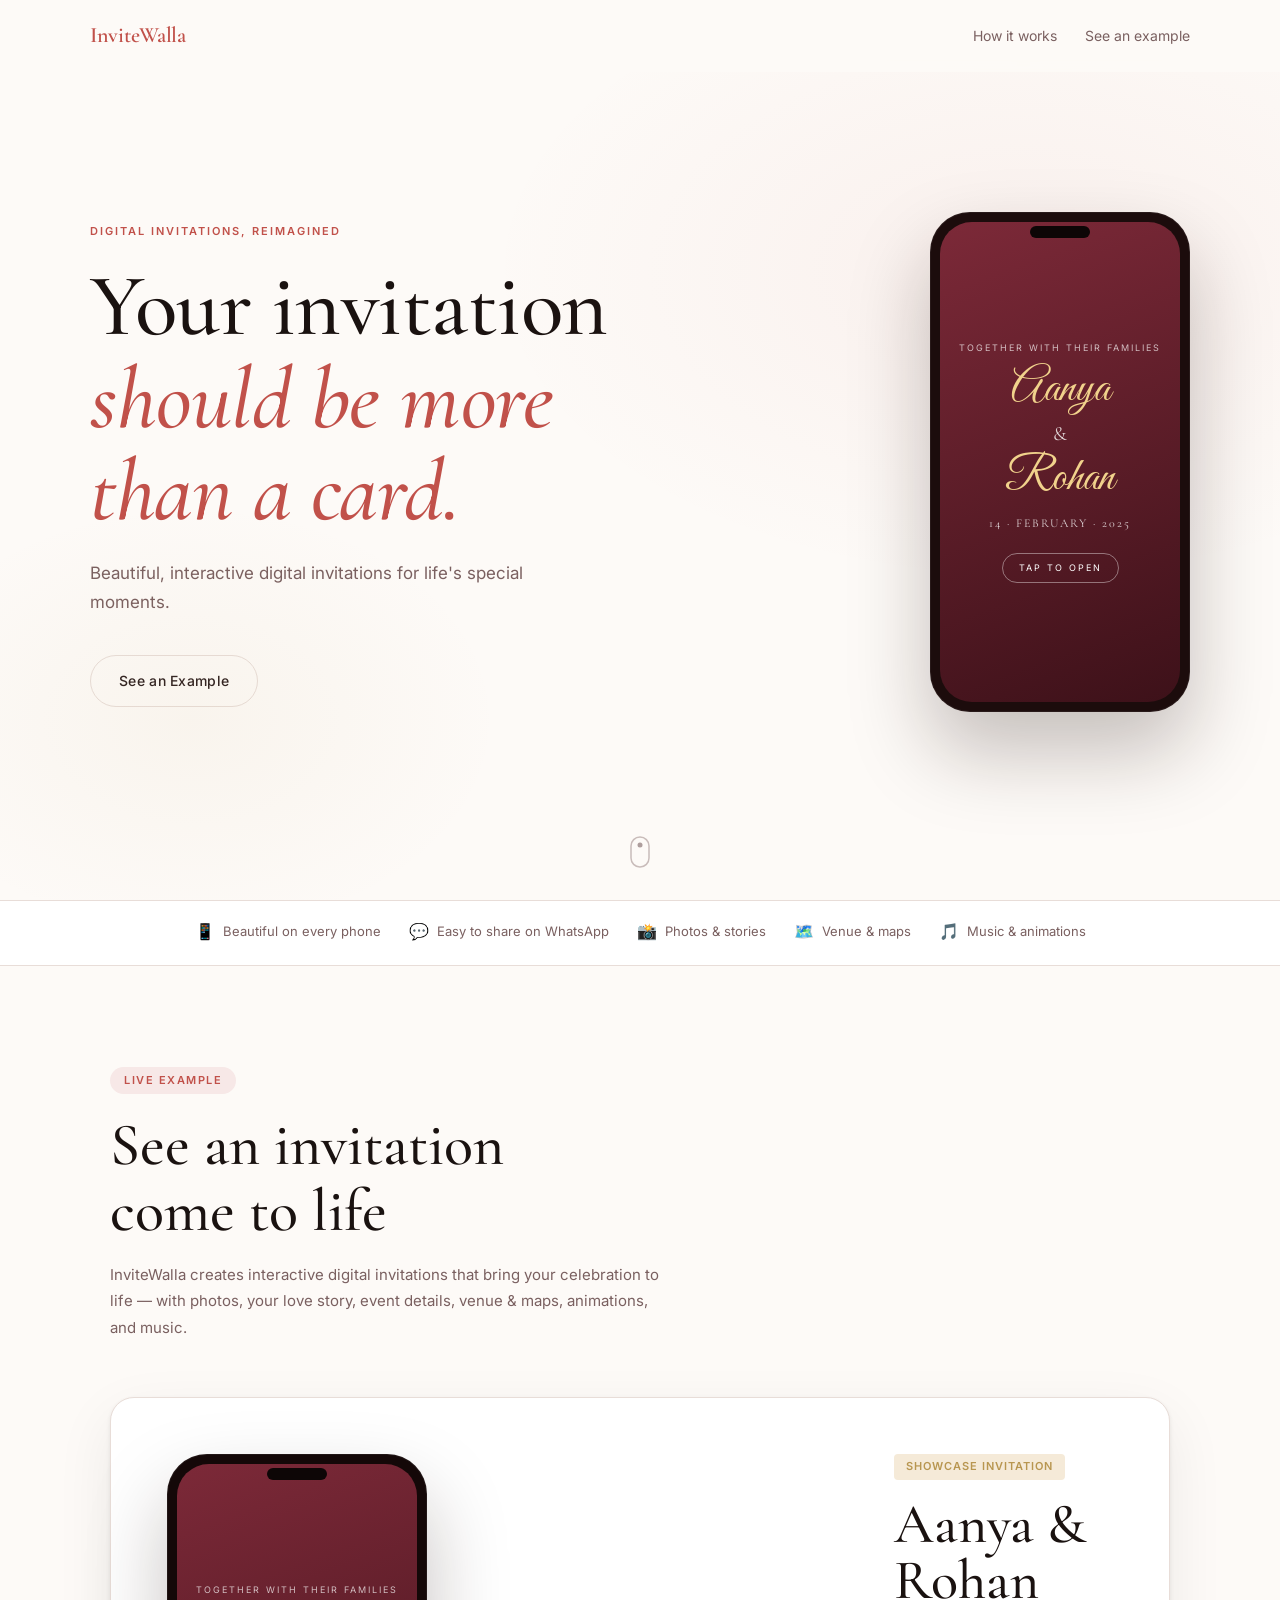
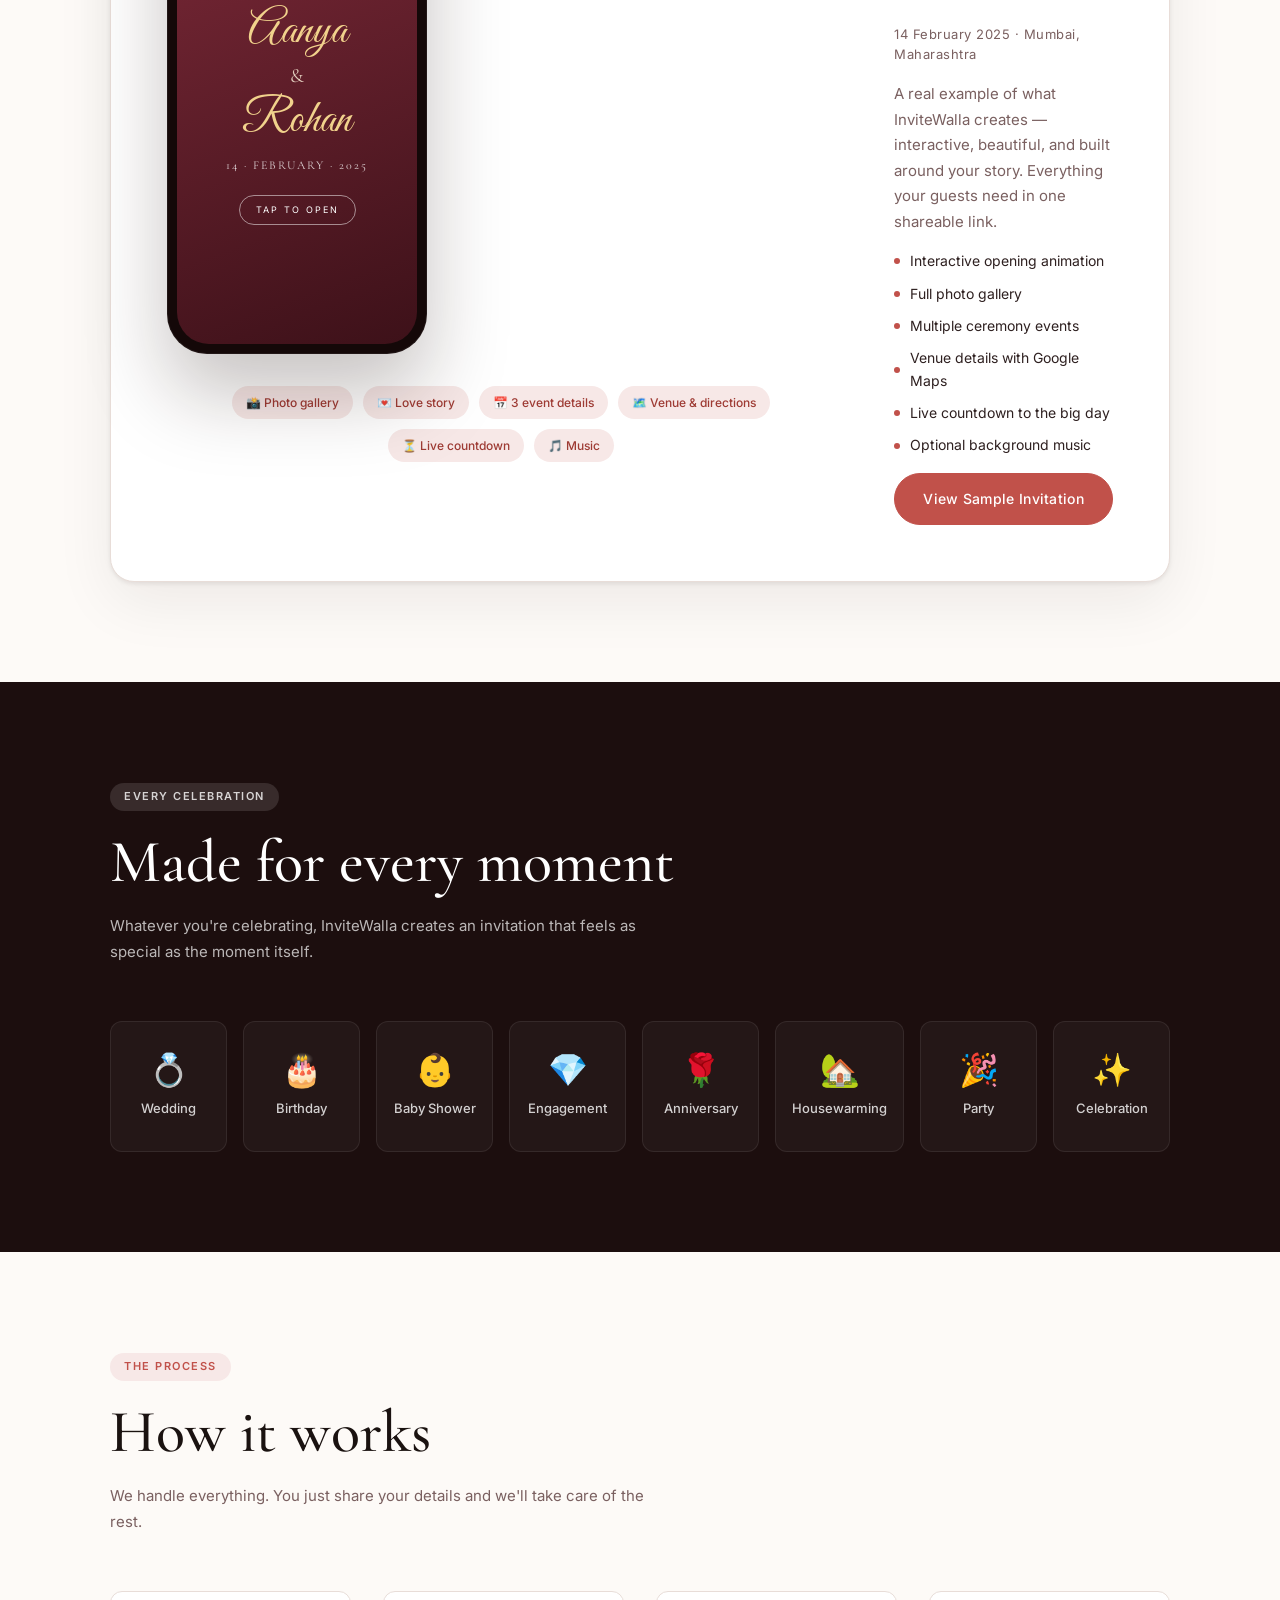
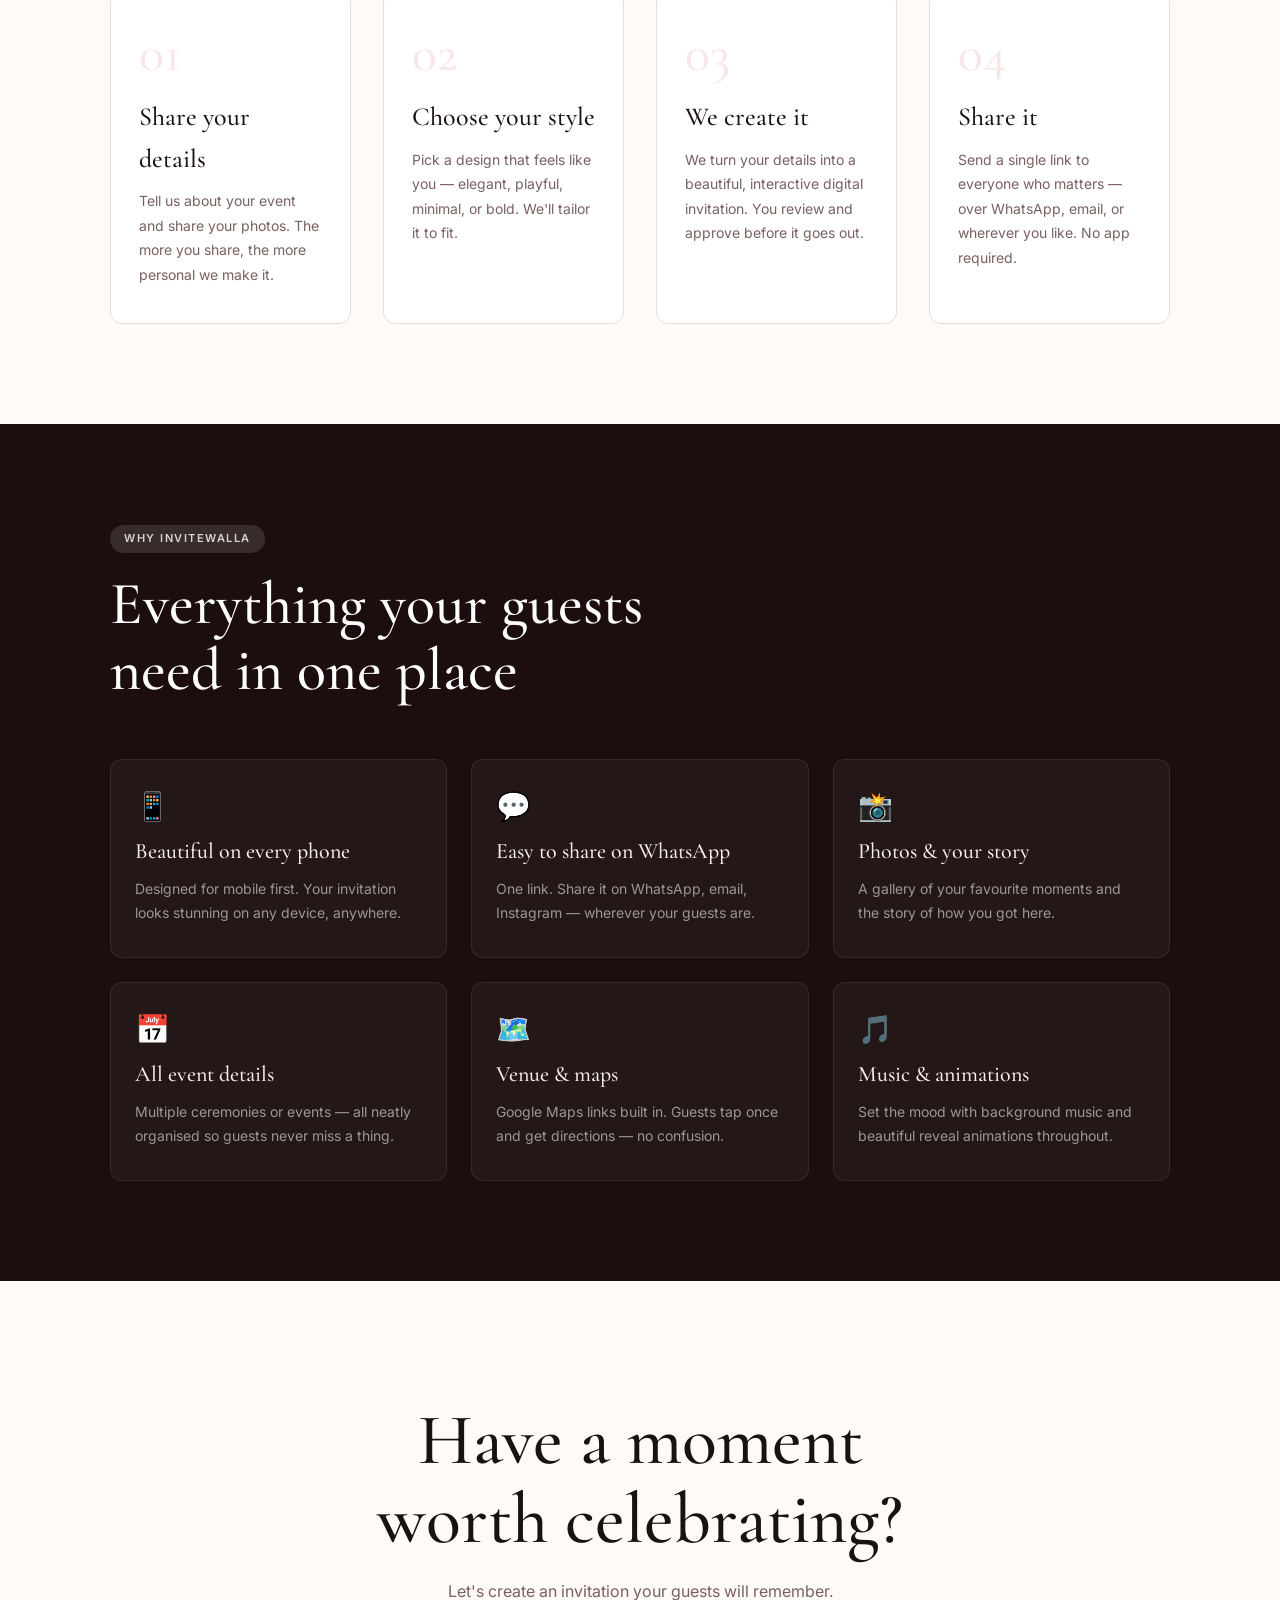
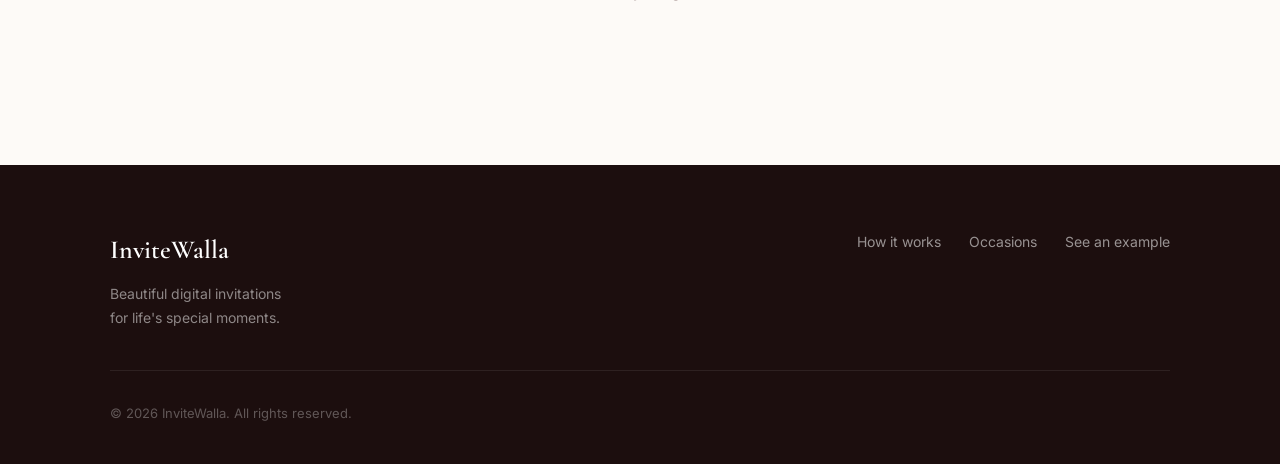
==== index.html @ a3f411bb "First Commit Home Page, Sample Page and Mital Karan Wedding Invite" ====
<!DOCTYPE html>
<html lang="en">
<head>
  <meta charset="UTF-8" />
  <meta name="viewport" content="width=device-width, initial-scale=1.0" />

  <title>InviteWalla — Beautiful Digital Invitations for Every Occasion</title>
  <meta name="description" content="Create beautiful digital invitations for weddings, birthdays, baby showers, anniversaries, parties and life's special moments." />

  <!-- Open Graph -->
  <meta property="og:title" content="InviteWalla — Beautiful Digital Invitations for Every Occasion" />
  <meta property="og:description" content="Create beautiful digital invitations for weddings, birthdays, baby showers, anniversaries, parties and life's special moments." />
  <meta property="og:type" content="website" />
  <meta property="og:url" content="https://invitewalla.com/" />
  <meta property="og:image" content="https://invitewalla.com/images/og-preview.jpg" />

  <!-- Twitter Card -->
  <meta name="twitter:card" content="summary_large_image" />
  <meta name="twitter:title" content="InviteWalla — Beautiful Digital Invitations" />
  <meta name="twitter:description" content="Beautiful, interactive digital invitations for life's special moments." />

  <!-- Favicon placeholder — replace with real favicon -->
  <link rel="icon" href="favicon.ico" type="image/x-icon" />

  <link rel="preconnect" href="https://fonts.googleapis.com">
  <link rel="preconnect" href="https://fonts.gstatic.com" crossorigin>
  <link
    href="https://fonts.googleapis.com/css2?family=Cormorant+Garamond:ital,wght@0,400;0,500;0,600;1,400&family=Inter:wght@300;400;500;600&family=Great+Vibes&display=swap"
    rel="stylesheet"
  >

  <link rel="stylesheet" href="css/marketing.css">
</head>

<body>

  <!-- =========================================================
       NAV
  ========================================================= -->

  <header class="site-header" role="banner">
    <nav class="nav" aria-label="Main navigation">
      <a class="nav-logo" href="/" aria-label="InviteWalla home">
        InviteWalla
      </a>
      <ul class="nav-links" role="list">
        <li><a href="#how-it-works">How it works</a></li>
        <li><a href="#showcase">See an example</a></li>
        <!-- <li><a href="#enquire" class="nav-cta">Get started</a></li> -->
      </ul>
      <button class="nav-mobile-toggle" aria-label="Toggle menu" aria-expanded="false" aria-controls="mobile-menu">
        <span></span>
        <span></span>
        <span></span>
      </button>
    </nav>
    <div class="mobile-menu" id="mobile-menu" hidden>
      <ul role="list">
        <li><a href="#how-it-works">How it works</a></li>
        <li><a href="#showcase">See an example</a></li>
        <li><a href="#occasions">Occasions</a></li>
        <!-- <li><a href="#enquire">Get started</a></li> -->
      </ul>
    </div>
  </header>


  <!-- =========================================================
       HERO
  ========================================================= -->

  <section class="mkt-hero" aria-labelledby="hero-heading">

    <div class="mkt-hero-inner">

      <div class="mkt-hero-text">

        <p class="mkt-eyebrow">Digital invitations, reimagined</p>

        <h1 class="mkt-hero-heading" id="hero-heading">
          Your invitation<br>
          <em>should be more<br>than a card.</em>
        </h1>

        <p class="mkt-hero-sub">
          Beautiful, interactive digital invitations
          for life's special moments.
        </p>

        <div class="mkt-hero-actions">
          <!-- CTA hidden until funnel is ready
          <a href="#enquire" class="btn btn-primary">
            Create Your Invitation
          </a>
          -->
          <a href="invite/aanya-rohan/" class="btn btn-ghost">
            See an Example
          </a>
        </div>

      </div>

      <div class="mkt-hero-visual" aria-hidden="true">
        <div class="phone-mockup">
          <div class="phone-screen">
            <div class="phone-invitation">
              <div class="pi-label">Together with their families</div>
              <div class="pi-name">Aanya</div>
              <div class="pi-and">&amp;</div>
              <div class="pi-name">Rohan</div>
              <div class="pi-date">14 · FEBRUARY · 2025</div>
              <div class="pi-btn">Tap to open</div>
            </div>
          </div>
        </div>
      </div>

    </div>

    <div class="mkt-hero-scroll" aria-hidden="true">
      <svg width="20" height="32" viewBox="0 0 20 32" fill="none" aria-hidden="true">
        <rect x="1" y="1" width="18" height="30" rx="9" stroke="currentColor" stroke-width="1.5" opacity="0.4"/>
        <circle class="scroll-dot" cx="10" cy="9" r="2.5" fill="currentColor" opacity="0.6"/>
      </svg>
    </div>

  </section>


  <!-- =========================================================
       TRUST BAR
  ========================================================= -->

  <div class="trust-bar" aria-label="What InviteWalla includes">
    <ul class="trust-items" role="list">
      <li>
        <span aria-hidden="true">📱</span>
        Beautiful on every phone
      </li>
      <li>
        <span aria-hidden="true">💬</span>
        Easy to share on WhatsApp
      </li>
      <li>
        <span aria-hidden="true">📸</span>
        Photos &amp; stories
      </li>
      <li>
        <span aria-hidden="true">🗺️</span>
        Venue &amp; maps
      </li>
      <li>
        <span aria-hidden="true">🎵</span>
        Music &amp; animations
      </li>
    </ul>
  </div>


  <!-- =========================================================
       SHOWCASE
  ========================================================= -->

  <section class="mkt-showcase" id="showcase" aria-labelledby="showcase-heading">

    <div class="section-container">

      <div class="mkt-eyebrow-row reveal">
        <span class="tag">Live example</span>
      </div>

      <h2 class="mkt-section-heading reveal" id="showcase-heading">
        See an invitation<br>come to life
      </h2>

      <p class="mkt-section-text reveal">
        InviteWalla creates interactive digital invitations that bring your
        celebration to life — with photos, your love story, event details,
        venue &amp; maps, animations, and music.
      </p>

      <div class="showcase-card reveal" aria-label="Sample wedding invitation preview">

        <div class="showcase-preview">

          <div class="showcase-phone-wrap" aria-hidden="true">
            <div class="phone-mockup phone-mockup--dark">
              <div class="phone-screen phone-screen--dark">
                <div class="phone-invitation phone-invitation--dark">
                  <div class="pi-label">Together with their families</div>
                  <div class="pi-name pi-name--gold">Aanya</div>
                  <div class="pi-and pi-and--gold">&amp;</div>
                  <div class="pi-name pi-name--gold">Rohan</div>
                  <div class="pi-date">14 · FEBRUARY · 2025</div>
                  <div class="pi-btn pi-btn--outline">Tap to open</div>
                </div>
              </div>
            </div>
          </div>

          <div class="showcase-features" aria-hidden="true">
            <div class="sf-item">📸 Photo gallery</div>
            <div class="sf-item">💌 Love story</div>
            <div class="sf-item">📅 3 event details</div>
            <div class="sf-item">🗺️ Venue &amp; directions</div>
            <div class="sf-item">⏳ Live countdown</div>
            <div class="sf-item">🎵 Music</div>
          </div>

        </div>

        <div class="showcase-info">

          <div class="showcase-badge">Showcase Invitation</div>

          <h3 class="showcase-names">Aanya &amp; Rohan</h3>

          <p class="showcase-date">14 February 2025 · Mumbai, Maharashtra</p>

          <p class="showcase-desc">
            A real example of what InviteWalla creates — interactive,
            beautiful, and built around your story. Everything your
            guests need in one shareable link.
          </p>

          <ul class="showcase-list" role="list">
            <li>Interactive opening animation</li>
            <li>Full photo gallery</li>
            <li>Multiple ceremony events</li>
            <li>Venue details with Google Maps</li>
            <li>Live countdown to the big day</li>
            <li>Optional background music</li>
          </ul>

          <a
            href="invite/aanya-rohan/"
            class="btn btn-primary"
            aria-label="View a sample wedding invitation"
          >
            View Sample Invitation
          </a>

        </div>

      </div>

    </div>

  </section>


  <!-- =========================================================
       OCCASIONS
  ========================================================= -->

  <section class="mkt-occasions" id="occasions" aria-labelledby="occasions-heading">

    <div class="section-container">

      <div class="mkt-eyebrow-row reveal">
        <span class="tag tag--light">Every celebration</span>
      </div>

      <h2 class="mkt-section-heading mkt-section-heading--light reveal" id="occasions-heading">
        Made for every moment
      </h2>

      <p class="mkt-section-text mkt-section-text--light reveal">
        Whatever you're celebrating, InviteWalla creates an invitation
        that feels as special as the moment itself.
      </p>

      <!-- Occasions grid — add or remove items freely -->
      <ul class="occasions-grid reveal" role="list">

        <li class="occasion-item">
          <div class="occasion-icon" aria-hidden="true">💍</div>
          <div class="occasion-name">Wedding</div>
        </li>

        <li class="occasion-item">
          <div class="occasion-icon" aria-hidden="true">🎂</div>
          <div class="occasion-name">Birthday</div>
        </li>

        <li class="occasion-item">
          <div class="occasion-icon" aria-hidden="true">👶</div>
          <div class="occasion-name">Baby Shower</div>
        </li>

        <li class="occasion-item">
          <div class="occasion-icon" aria-hidden="true">💎</div>
          <div class="occasion-name">Engagement</div>
        </li>

        <li class="occasion-item">
          <div class="occasion-icon" aria-hidden="true">🌹</div>
          <div class="occasion-name">Anniversary</div>
        </li>

        <li class="occasion-item">
          <div class="occasion-icon" aria-hidden="true">🏡</div>
          <div class="occasion-name">Housewarming</div>
        </li>

        <li class="occasion-item">
          <div class="occasion-icon" aria-hidden="true">🎉</div>
          <div class="occasion-name">Party</div>
        </li>

        <li class="occasion-item">
          <div class="occasion-icon" aria-hidden="true">✨</div>
          <div class="occasion-name">Celebration</div>
        </li>

      </ul>

    </div>

  </section>


  <!-- =========================================================
       HOW IT WORKS
  ========================================================= -->

  <section class="mkt-how" id="how-it-works" aria-labelledby="how-heading">

    <div class="section-container">

      <div class="mkt-eyebrow-row reveal">
        <span class="tag">The process</span>
      </div>

      <h2 class="mkt-section-heading reveal" id="how-heading">
        How it works
      </h2>

      <p class="mkt-section-text reveal">
        We handle everything. You just share your details and we'll
        take care of the rest.
      </p>

      <ol class="steps-grid" role="list">

        <li class="step reveal">
          <div class="step-number" aria-hidden="true">01</div>
          <h3 class="step-title">Share your details</h3>
          <p class="step-desc">
            Tell us about your event and share your photos. The more you
            share, the more personal we make it.
          </p>
        </li>

        <li class="step reveal">
          <div class="step-number" aria-hidden="true">02</div>
          <h3 class="step-title">Choose your style</h3>
          <p class="step-desc">
            Pick a design that feels like you — elegant, playful, minimal,
            or bold. We'll tailor it to fit.
          </p>
        </li>

        <li class="step reveal">
          <div class="step-number" aria-hidden="true">03</div>
          <h3 class="step-title">We create it</h3>
          <p class="step-desc">
            We turn your details into a beautiful, interactive digital
            invitation. You review and approve before it goes out.
          </p>
        </li>

        <li class="step reveal">
          <div class="step-number" aria-hidden="true">04</div>
          <h3 class="step-title">Share it</h3>
          <p class="step-desc">
            Send a single link to everyone who matters — over WhatsApp,
            email, or wherever you like. No app required.
          </p>
        </li>

      </ol>

    </div>

  </section>


  <!-- =========================================================
       WHY INVITEWALLA
  ========================================================= -->

  <section class="mkt-why" id="why" aria-labelledby="why-heading">

    <div class="section-container">

      <div class="mkt-eyebrow-row reveal">
        <span class="tag tag--light">Why InviteWalla</span>
      </div>

      <h2 class="mkt-section-heading mkt-section-heading--light reveal" id="why-heading">
        Everything your guests<br>need in one place
      </h2>

      <ul class="benefits-grid reveal" role="list">

        <li class="benefit">
          <div class="benefit-icon" aria-hidden="true">📱</div>
          <h3 class="benefit-title">Beautiful on every phone</h3>
          <p class="benefit-desc">Designed for mobile first. Your invitation looks stunning on any device, anywhere.</p>
        </li>

        <li class="benefit">
          <div class="benefit-icon" aria-hidden="true">💬</div>
          <h3 class="benefit-title">Easy to share on WhatsApp</h3>
          <p class="benefit-desc">One link. Share it on WhatsApp, email, Instagram — wherever your guests are.</p>
        </li>

        <li class="benefit">
          <div class="benefit-icon" aria-hidden="true">📸</div>
          <h3 class="benefit-title">Photos &amp; your story</h3>
          <p class="benefit-desc">A gallery of your favourite moments and the story of how you got here.</p>
        </li>

        <li class="benefit">
          <div class="benefit-icon" aria-hidden="true">📅</div>
          <h3 class="benefit-title">All event details</h3>
          <p class="benefit-desc">Multiple ceremonies or events — all neatly organised so guests never miss a thing.</p>
        </li>

        <li class="benefit">
          <div class="benefit-icon" aria-hidden="true">🗺️</div>
          <h3 class="benefit-title">Venue &amp; maps</h3>
          <p class="benefit-desc">Google Maps links built in. Guests tap once and get directions — no confusion.</p>
        </li>

        <li class="benefit">
          <div class="benefit-icon" aria-hidden="true">🎵</div>
          <h3 class="benefit-title">Music &amp; animations</h3>
          <p class="benefit-desc">Set the mood with background music and beautiful reveal animations throughout.</p>
        </li>

      </ul>

    </div>

  </section>


  <!-- =========================================================
       FINAL CTA
  ========================================================= -->

  <section class="mkt-final-cta" aria-labelledby="final-cta-heading">

    <div class="section-container">

      <h2 class="mkt-final-cta-heading reveal" id="final-cta-heading">
        Have a moment<br>worth celebrating?
      </h2>

      <p class="mkt-final-cta-sub reveal">
        Let's create an invitation your guests will remember.
      </p>

      <!-- CTA hidden until funnel is ready
      <div class="reveal">
        <a href="#enquire" class="btn btn-primary btn-large">
          Create My Invitation
        </a>
      </div>
      -->

    </div>

  </section>


  <!-- =========================================================
       ENQUIRY / LEAD FORM
  ========================================================= -->

  <section class="mkt-enquire" id="enquire" aria-labelledby="enquire-heading">

    <div class="section-container">

      <div class="mkt-eyebrow-row reveal">
        <span class="tag">Get in touch</span>
      </div>

      <h2 class="mkt-section-heading reveal" id="enquire-heading">
        Start your invitation
      </h2>

      <p class="mkt-section-text reveal">
        Fill in your details below and we'll get back to you within 24 hours.
        Or reach us directly on WhatsApp — whichever feels easier.
      </p>

      <div class="enquire-layout reveal">

        <!-- Lead form -->
        <form
          class="enquiry-form"
          id="enquiryForm"
          novalidate
          aria-label="Enquiry form"
        >

          <!--
            ━━━━━━━━━━━━━━━━━━━━━━━━━━━━━━━━━━━━━━━━━━━━
            FORM SUBMISSION PLACEHOLDER
            ━━━━━━━━━━━━━━━━━━━━━━━━━━━━━━━━━━━━━━━━━━━━
            Replace the handleFormSubmit() function below
            with your preferred submission mechanism:

            Option A — Formspree (free tier available):
              fetch("https://formspree.io/f/YOUR_FORM_ID", { method: "POST", body: formData })

            Option B — EmailJS:
              emailjs.sendForm("SERVICE_ID", "TEMPLATE_ID", this)

            Option C — Netlify Forms:
              Add data-netlify="true" to <form> and name="enquiry"

            Option D — Google Forms redirect:
              Change form action to your Google Form URL

            Option E — WhatsApp only (no form backend needed):
              Remove the form and use the WhatsApp CTA exclusively.
            ━━━━━━━━━━━━━━━━━━━━━━━━━━━━━━━━━━━━━━━━━━━━
          -->

          <div class="form-row">
            <div class="form-field">
              <label for="field-name">Your name <span aria-hidden="true">*</span></label>
              <input
                type="text"
                id="field-name"
                name="name"
                autocomplete="name"
                placeholder="Priya Sharma"
                required
                aria-required="true"
              >
              <span class="field-error" id="error-name" role="alert" aria-live="polite"></span>
            </div>
          </div>

          <div class="form-row form-row--two">

            <div class="form-field">
              <label for="field-whatsapp">WhatsApp number <span aria-hidden="true">*</span></label>
              <input
                type="tel"
                id="field-whatsapp"
                name="whatsapp"
                autocomplete="tel"
                placeholder="+91 98765 43210"
                required
                aria-required="true"
              >
              <span class="field-error" id="error-whatsapp" role="alert" aria-live="polite"></span>
            </div>

            <div class="form-field">
              <label for="field-email">Email address</label>
              <input
                type="email"
                id="field-email"
                name="email"
                autocomplete="email"
                placeholder="priya@example.com"
              >
              <span class="field-error" id="error-email" role="alert" aria-live="polite"></span>
            </div>

          </div>

          <div class="form-row">
            <div class="form-field">
              <label for="field-occasion">Occasion <span aria-hidden="true">*</span></label>
              <select
                id="field-occasion"
                name="occasion"
                required
                aria-required="true"
              >
                <option value="" disabled selected>Select an occasion…</option>
                <option value="wedding">Wedding</option>
                <option value="birthday">Birthday</option>
                <option value="baby-shower">Baby Shower</option>
                <option value="engagement">Engagement</option>
                <option value="anniversary">Anniversary</option>
                <option value="housewarming">Housewarming</option>
                <option value="party">Party</option>
                <option value="other">Other celebration</option>
              </select>
              <span class="field-error" id="error-occasion" role="alert" aria-live="polite"></span>
            </div>
          </div>

          <div class="form-row">
            <div class="form-field">
              <label for="field-message">Tell us about your event</label>
              <textarea
                id="field-message"
                name="message"
                rows="4"
                placeholder="Date, venue, any special details you'd like to include…"
              ></textarea>
            </div>
          </div>

          <button type="submit" class="btn btn-primary btn-submit">
            Start My Invitation
          </button>

          <div class="form-status" id="formStatus" role="status" aria-live="polite" hidden></div>

        </form>


        <!-- WhatsApp CTA -->
        <div class="whatsapp-cta">

          <div class="wa-card">

            <div class="wa-icon" aria-hidden="true">
              <svg viewBox="0 0 24 24" fill="currentColor" aria-hidden="true" focusable="false">
                <path d="M17.472 14.382c-.297-.149-1.758-.867-2.03-.967-.273-.099-.471-.148-.67.15-.197.297-.767.966-.94 1.164-.173.199-.347.223-.644.075-.297-.15-1.255-.463-2.39-1.475-.883-.788-1.48-1.761-1.653-2.059-.173-.297-.018-.458.13-.606.134-.133.298-.347.446-.52.149-.174.198-.298.298-.497.099-.198.05-.371-.025-.52-.075-.149-.669-1.612-.916-2.207-.242-.579-.487-.5-.669-.51-.173-.008-.371-.01-.57-.01-.198 0-.52.074-.792.372-.272.297-1.04 1.016-1.04 2.479 0 1.462 1.065 2.875 1.213 3.074.149.198 2.096 3.2 5.077 4.487.709.306 1.262.489 1.694.625.712.227 1.36.195 1.871.118.571-.085 1.758-.719 2.006-1.413.248-.694.248-1.289.173-1.413-.074-.124-.272-.198-.57-.347z"/>
                <path d="M12 0C5.373 0 0 5.373 0 12c0 2.117.554 4.103 1.523 5.828L.057 23.999l6.305-1.654A11.954 11.954 0 0012 24c6.627 0 12-5.373 12-12S18.627 0 12 0zm0 22c-1.886 0-3.645-.525-5.153-1.437l-.369-.221-3.742.981.998-3.649-.241-.374A9.949 9.949 0 012 12C2 6.477 6.477 2 12 2s10 4.477 10 10-4.477 10-10 10z"/>
              </svg>
            </div>

            <h3 class="wa-title">Prefer WhatsApp?</h3>

            <p class="wa-desc">
              Send us a message directly and we'll get back to you right away.
            </p>

            <!--
              ━━━━━━━━━━━━━━━━━━━━━━━━━━━━━━━━━━━━━━━━━
              WHATSAPP CONFIGURATION
              Replace INVITEWALLA_WHATSAPP_NUMBER below
              with the actual business WhatsApp number
              in international format without + or spaces.

              Example: 919876543210  (India +91 98765 43210)
              ━━━━━━━━━━━━━━━━━━━━━━━━━━━━━━━━━━━━━━━━━
            -->
            <a
              class="btn btn-whatsapp"
              id="waLink"
              href="https://wa.me/INVITEWALLA_WHATSAPP_NUMBER?text=Hi%2C%20I%27d%20like%20to%20create%20a%20digital%20invitation%20with%20InviteWalla."
              target="_blank"
              rel="noopener noreferrer"
              aria-label="Chat with InviteWalla on WhatsApp"
            >
              <svg viewBox="0 0 24 24" fill="currentColor" aria-hidden="true" focusable="false" width="20" height="20">
                <path d="M17.472 14.382c-.297-.149-1.758-.867-2.03-.967-.273-.099-.471-.148-.67.15-.197.297-.767.966-.94 1.164-.173.199-.347.223-.644.075-.297-.15-1.255-.463-2.39-1.475-.883-.788-1.48-1.761-1.653-2.059-.173-.297-.018-.458.13-.606.134-.133.298-.347.446-.52.149-.174.198-.298.298-.497.099-.198.05-.371-.025-.52-.075-.149-.669-1.612-.916-2.207-.242-.579-.487-.5-.669-.51-.173-.008-.371-.01-.57-.01-.198 0-.52.074-.792.372-.272.297-1.04 1.016-1.04 2.479 0 1.462 1.065 2.875 1.213 3.074.149.198 2.096 3.2 5.077 4.487.709.306 1.262.489 1.694.625.712.227 1.36.195 1.871.118.571-.085 1.758-.719 2.006-1.413.248-.694.248-1.289.173-1.413-.074-.124-.272-.198-.57-.347z"/>
                <path d="M12 0C5.373 0 0 5.373 0 12c0 2.117.554 4.103 1.523 5.828L.057 23.999l6.305-1.654A11.954 11.954 0 0012 24c6.627 0 12-5.373 12-12S18.627 0 12 0zm0 22c-1.886 0-3.645-.525-5.153-1.437l-.369-.221-3.742.981.998-3.649-.241-.374A9.949 9.949 0 012 12C2 6.477 6.477 2 12 2s10 4.477 10 10-4.477 10-10 10z"/>
              </svg>
              Chat on WhatsApp
            </a>

          </div>

        </div>

      </div>

    </div>

  </section>


  <!-- =========================================================
       SITE FOOTER
  ========================================================= -->

  <footer class="site-footer" role="contentinfo">

    <div class="section-container">

      <div class="site-footer-inner">

        <div class="sf-brand">
          <div class="sf-logo">InviteWalla</div>
          <p class="sf-tagline">Beautiful digital invitations<br>for life's special moments.</p>
        </div>

        <nav class="sf-nav" aria-label="Footer navigation">
          <ul role="list">
            <li><a href="#how-it-works">How it works</a></li>
            <li><a href="#occasions">Occasions</a></li>
            <li><a href="invite/aanya-rohan/">See an example</a></li>
            <!-- <li><a href="#enquire">Get started</a></li> -->
          </ul>
        </nav>

      </div>

      <div class="sf-bottom">
        <p>&copy; <span id="currentYear"></span> InviteWalla. All rights reserved.</p>
      </div>

    </div>

  </footer>


  <!-- =========================================================
       JAVASCRIPT
  ========================================================= -->

  <script>

    /* ── Current year in footer ─────────────────────────── */
    document.getElementById("currentYear").textContent = new Date().getFullYear();


    /* ── Mobile nav toggle ──────────────────────────────── */
    const mobileToggle = document.querySelector(".nav-mobile-toggle");
    const mobileMenu   = document.getElementById("mobile-menu");

    mobileToggle.addEventListener("click", () => {
      const isOpen = !mobileMenu.hidden;
      mobileMenu.hidden = isOpen;
      mobileToggle.setAttribute("aria-expanded", String(!isOpen));
    });

    /* Close mobile menu when a link is clicked */
    mobileMenu.querySelectorAll("a").forEach(link => {
      link.addEventListener("click", () => {
        mobileMenu.hidden = true;
        mobileToggle.setAttribute("aria-expanded", "false");
      });
    });


    /* ── Scroll reveal ──────────────────────────────────── */
    (function initReveal() {

      /* Respect reduced motion */
      const prefersReduced = window.matchMedia("(prefers-reduced-motion: reduce)").matches;

      if (prefersReduced) {
        document.querySelectorAll(".reveal").forEach(el => el.classList.add("visible"));
        return;
      }

      const observer = new IntersectionObserver(
        (entries) => {
          entries.forEach(entry => {
            if (entry.isIntersecting) {
              entry.target.classList.add("visible");
              observer.unobserve(entry.target);
            }
          });
        },
        { threshold: 0.1, rootMargin: "0px 0px -50px 0px" }
      );

      document.querySelectorAll(".reveal").forEach(el => observer.observe(el));

    })();


    /* ── Smooth scroll for anchor links ─────────────────── */
    document.querySelectorAll('a[href^="#"]').forEach(link => {
      link.addEventListener("click", (e) => {
        const target = document.querySelector(link.getAttribute("href"));
        if (!target) return;
        e.preventDefault();
        target.scrollIntoView({ behavior: "smooth", block: "start" });
      });
    });


    /* ── Enquiry form — client-side validation ───────────── */
    (function initForm() {

      const form       = document.getElementById("enquiryForm");
      const statusBox  = document.getElementById("formStatus");

      if (!form) return;

      function showError(fieldId, message) {
        const errEl = document.getElementById("error-" + fieldId);
        const input = document.getElementById("field-" + fieldId);
        if (errEl) errEl.textContent = message;
        if (input) {
          input.setAttribute("aria-invalid", "true");
          input.setAttribute("aria-describedby", "error-" + fieldId);
        }
      }

      function clearErrors() {
        form.querySelectorAll(".field-error").forEach(el => el.textContent = "");
        form.querySelectorAll("[aria-invalid]").forEach(el => {
          el.removeAttribute("aria-invalid");
          el.removeAttribute("aria-describedby");
        });
      }

      function validateForm(data) {
        let valid = true;

        if (!data.get("name") || data.get("name").trim().length < 2) {
          showError("name", "Please enter your name.");
          valid = false;
        }

        const phone = (data.get("whatsapp") || "").replace(/\s/g, "");
        if (!phone || phone.length < 7) {
          showError("whatsapp", "Please enter a valid WhatsApp number.");
          valid = false;
        }

        const email = data.get("email");
        if (email && !/^[^\s@]+@[^\s@]+\.[^\s@]+$/.test(email)) {
          showError("email", "Please enter a valid email address.");
          valid = false;
        }

        if (!data.get("occasion")) {
          showError("occasion", "Please select an occasion.");
          valid = false;
        }

        return valid;
      }

      form.addEventListener("submit", (e) => {
        e.preventDefault();
        clearErrors();

        const data = new FormData(form);
        if (!validateForm(data)) return;

        /*
          ━━━━━━━━━━━━━━━━━━━━━━━━━━━━━━━━━━━━━━━━━━━━━━━━━
          FORM SUBMISSION — replace this block with your
          chosen submission mechanism (see comment in HTML).
          ━━━━━━━━━━━━━━━━━━━━━━━━━━━━━━━━━━━━━━━━━━━━━━━━━

          Example (Formspree):

          fetch("https://formspree.io/f/YOUR_FORM_ID", {
            method: "POST",
            body: data,
            headers: { "Accept": "application/json" }
          })
          .then(res => res.ok ? showSuccess() : showFormError())
          .catch(() => showFormError());

          ━━━━━━━━━━━━━━━━━━━━━━━━━━━━━━━━━━━━━━━━━━━━━━━━━
        */

        /* Fallback: direct to WhatsApp with pre-filled details */
        const name     = data.get("name") || "";
        const occasion = data.get("occasion") || "";
        const message  = data.get("message") || "";

        const waText = encodeURIComponent(
          `Hi, I'd like to create a digital invitation with InviteWalla.\n\nName: ${name}\nOccasion: ${occasion}\n${message ? "Details: " + message : ""}`
        );

        /*
          ━━━━━━━━━━━━━━━━━━━━━━━━━━━━━━━━━━━━━━━━━━━━━━━━━
          WHATSAPP NUMBER — same number used for the CTA.
          Update INVITEWALLA_WHATSAPP_NUMBER in ONE place:
          search this file for INVITEWALLA_WHATSAPP_NUMBER
          ━━━━━━━━━━━━━━━━━━━━━━━━━━━━━━━━━━━━━━━━━━━━━━━━━
        */
        const waNumber = "INVITEWALLA_WHATSAPP_NUMBER";
        window.open(`https://wa.me/${waNumber}?text=${waText}`, "_blank", "noopener");

        showSuccess();
      });

      function showSuccess() {
        statusBox.hidden = false;
        statusBox.className = "form-status form-status--success";
        statusBox.textContent = "Thank you! We'll be in touch shortly.";
        form.querySelectorAll("input, select, textarea").forEach(el => el.value = "");
      }

      function showFormError() {
        statusBox.hidden = false;
        statusBox.className = "form-status form-status--error";
        statusBox.textContent = "Something went wrong. Please try WhatsApp instead.";
      }

    })();


    /* ── Sticky header shadow on scroll ─────────────────── */
    const siteHeader = document.querySelector(".site-header");
    window.addEventListener("scroll", () => {
      siteHeader.classList.toggle("scrolled", window.scrollY > 20);
    }, { passive: true });

  </script>

</body>
</html>
---- css/marketing.css ----
/* =========================================================
   INVITEWALLA — MARKETING HOMEPAGE
   css/marketing.css
   =========================================================
   Design system: clean, premium, warm, modern.
   Mobile-first. Breakpoints: 375 / 390 / 414 / 768 / 1024 / 1440.
   Fonts: Inter (body), Cormorant Garamond (display/script), Great Vibes (accent).
========================================================= */


/* =========================================================
   RESET & TOKENS
========================================================= */

*, *::before, *::after {
  box-sizing: border-box;
  margin: 0;
  padding: 0;
}

html {
  scroll-behavior: smooth;
  -webkit-text-size-adjust: 100%;
}

body {
  font-family: "Inter", system-ui, sans-serif;
  font-size: 16px;
  line-height: 1.6;
  color: var(--iw-text);
  background: var(--iw-bg);
  overflow-x: hidden;
}

img, svg {
  max-width: 100%;
  display: block;
}

a {
  color: inherit;
  text-decoration: none;
}

ul, ol { list-style: none; }

button, input, select, textarea {
  font: inherit;
}

:root {
  /* Brand colours */
  --iw-rose:       #c1514a;
  --iw-rose-dark:  #9e3b34;
  --iw-rose-light: #f7e8e7;
  --iw-gold:       #b89650;
  --iw-gold-light: #f5ead8;

  /* Neutrals */
  --iw-bg:         #fdfaf7;
  --iw-surface:    #ffffff;
  --iw-ink:        #1a1210;
  --iw-text:       #2e2020;
  --iw-muted:      #7a6060;
  --iw-border:     #e8ddd8;
  --iw-shadow:     rgba(30, 15, 10, 0.08);

  /* Dark section */
  --iw-dark-bg:    #1c0e0e;
  --iw-dark-text:  #f9f1ec;

  /* Sizing */
  --iw-radius:     12px;
  --iw-radius-sm:  8px;
  --iw-max-width:  1140px;

  /* Transitions */
  --iw-ease:       cubic-bezier(0.22, 1, 0.36, 1);
}


/* =========================================================
   FOCUS STYLES (accessibility)
========================================================= */

:focus-visible {
  outline: 2px solid var(--iw-rose);
  outline-offset: 3px;
  border-radius: 4px;
}


/* =========================================================
   SCROLL REVEAL
========================================================= */

.reveal {
  opacity: 0;
  transform: translateY(28px);
  transition: opacity 0.7s var(--iw-ease), transform 0.7s var(--iw-ease);
}

.reveal.visible {
  opacity: 1;
  transform: none;
}

@media (prefers-reduced-motion: reduce) {
  .reveal {
    opacity: 1;
    transform: none;
    transition: none;
  }
}


/* =========================================================
   LAYOUT HELPERS
========================================================= */

.section-container {
  width: min(100%, var(--iw-max-width));
  margin-inline: auto;
  padding-inline: 20px;
}

.mkt-eyebrow-row {
  margin-bottom: 18px;
}

.tag {
  display: inline-block;
  padding: 5px 14px;
  border-radius: 50px;
  font-size: 11px;
  font-weight: 600;
  letter-spacing: 1.5px;
  text-transform: uppercase;
  background: var(--iw-rose-light);
  color: var(--iw-rose);
}

.tag--light {
  background: rgba(255,255,255,.12);
  color: rgba(255,255,255,.8);
}

.mkt-section-heading {
  font-family: "Cormorant Garamond", serif;
  font-size: clamp(36px, 8vw, 60px);
  font-weight: 500;
  line-height: 1.1;
  color: var(--iw-ink);
}

.mkt-section-heading--light {
  color: #fff;
}

.mkt-section-text {
  margin-top: 18px;
  max-width: 560px;
  color: var(--iw-muted);
  font-size: 15px;
  line-height: 1.75;
}

.mkt-section-text--light {
  color: rgba(255,255,255,.7);
}


/* =========================================================
   BUTTONS
========================================================= */

.btn {
  display: inline-flex;
  align-items: center;
  gap: 8px;
  padding: 14px 28px;
  border-radius: 50px;
  font-size: 14px;
  font-weight: 500;
  letter-spacing: 0.3px;
  cursor: pointer;
  border: 1.5px solid transparent;
  transition:
    background 0.25s ease,
    color 0.25s ease,
    border-color 0.25s ease,
    box-shadow 0.25s ease,
    transform 0.15s ease;
  text-align: center;
  white-space: nowrap;
}

.btn:active {
  transform: scale(0.97);
}

.btn-primary {
  background: var(--iw-rose);
  color: #fff;
  border-color: var(--iw-rose);
}

.btn-primary:hover {
  background: var(--iw-rose-dark);
  border-color: var(--iw-rose-dark);
  box-shadow: 0 8px 24px rgba(193, 81, 74, 0.3);
}

.btn-ghost {
  background: transparent;
  color: var(--iw-text);
  border-color: var(--iw-border);
}

.btn-ghost:hover {
  background: var(--iw-rose-light);
  border-color: var(--iw-rose);
  color: var(--iw-rose);
}

.btn-large {
  padding: 16px 38px;
  font-size: 15px;
}

.btn-whatsapp {
  background: #25d366;
  color: #fff;
  border-color: #25d366;
  width: 100%;
  justify-content: center;
}

.btn-whatsapp:hover {
  background: #1ebe5d;
  border-color: #1ebe5d;
  box-shadow: 0 8px 24px rgba(37, 211, 102, 0.3);
}

.btn-submit {
  width: 100%;
  justify-content: center;
  padding: 16px;
  font-size: 15px;
  font-weight: 600;
  border-radius: var(--iw-radius);
}


/* =========================================================
   NAVIGATION
========================================================= */

.site-header {
  position: fixed;
  top: 0;
  left: 0;
  right: 0;
  z-index: 200;
  background: rgba(253, 250, 247, 0.92);
  backdrop-filter: blur(12px);
  -webkit-backdrop-filter: blur(12px);
  border-bottom: 1px solid transparent;
  transition: border-color 0.3s ease, box-shadow 0.3s ease;
}

.site-header.scrolled {
  border-bottom-color: var(--iw-border);
  box-shadow: 0 2px 20px var(--iw-shadow);
}

.nav {
  display: flex;
  align-items: center;
  justify-content: space-between;
  width: min(100%, var(--iw-max-width));
  margin-inline: auto;
  padding: 18px 20px;
  gap: 20px;
}

.nav-logo {
  font-family: "Cormorant Garamond", serif;
  font-size: 22px;
  font-weight: 600;
  color: var(--iw-rose);
  letter-spacing: -0.3px;
  flex-shrink: 0;
}

.nav-links {
  display: none;
  align-items: center;
  gap: 28px;
}

.nav-links a {
  font-size: 14px;
  font-weight: 400;
  color: var(--iw-muted);
  transition: color 0.2s ease;
}

.nav-links a:hover {
  color: var(--iw-rose);
}

.nav-cta {
  padding: 9px 22px;
  background: var(--iw-rose);
  color: #fff !important;
  border-radius: 50px;
  font-weight: 500 !important;
  transition: background 0.25s ease, box-shadow 0.25s ease !important;
}

.nav-cta:hover {
  background: var(--iw-rose-dark) !important;
  box-shadow: 0 4px 16px rgba(193, 81, 74, 0.3);
}

/* Mobile hamburger */
.nav-mobile-toggle {
  display: flex;
  flex-direction: column;
  justify-content: space-between;
  width: 26px;
  height: 18px;
  background: none;
  border: none;
  cursor: pointer;
  padding: 0;
}

.nav-mobile-toggle span {
  display: block;
  height: 1.5px;
  background: var(--iw-text);
  border-radius: 2px;
  transition: transform 0.25s ease, opacity 0.25s ease;
}

/* Mobile menu */
.mobile-menu {
  background: var(--iw-surface);
  border-top: 1px solid var(--iw-border);
  padding: 24px 20px;
}

.mobile-menu ul {
  display: flex;
  flex-direction: column;
  gap: 20px;
}

.mobile-menu a {
  font-size: 16px;
  font-weight: 400;
  color: var(--iw-text);
  display: block;
}

.mobile-menu a:hover {
  color: var(--iw-rose);
}


/* =========================================================
   HERO
========================================================= */

.mkt-hero {
  padding-top: 88px; /* nav height */
  min-height: 100svh;
  display: flex;
  flex-direction: column;
  position: relative;
  overflow: hidden;
  background: var(--iw-bg);
}

/* Subtle background texture */
.mkt-hero::before {
  content: "";
  position: absolute;
  inset: 0;
  background:
    radial-gradient(ellipse 60% 50% at 80% 30%, rgba(193,81,74,0.06) 0%, transparent 70%),
    radial-gradient(ellipse 40% 40% at 15% 80%, rgba(184,150,80,0.06) 0%, transparent 60%);
  pointer-events: none;
}

.mkt-hero-inner {
  flex: 1;
  display: flex;
  flex-direction: column;
  align-items: center;
  justify-content: center;
  gap: 56px;
  padding: 60px 20px 40px;
  width: min(100%, var(--iw-max-width));
  margin-inline: auto;
}

.mkt-hero-text {
  text-align: center;
}

.mkt-eyebrow {
  display: inline-block;
  font-size: 11px;
  font-weight: 600;
  letter-spacing: 2px;
  text-transform: uppercase;
  color: var(--iw-rose);
  margin-bottom: 20px;
}

.mkt-hero-heading {
  font-family: "Cormorant Garamond", serif;
  font-size: clamp(44px, 11vw, 88px);
  font-weight: 500;
  line-height: 1.05;
  color: var(--iw-ink);
  letter-spacing: -0.5px;
}

.mkt-hero-heading em {
  font-style: italic;
  color: var(--iw-rose);
}

.mkt-hero-sub {
  margin-top: 22px;
  font-size: clamp(15px, 2.5vw, 17px);
  color: var(--iw-muted);
  max-width: 440px;
  margin-inline: auto;
  line-height: 1.7;
}

.mkt-hero-actions {
  display: flex;
  flex-wrap: wrap;
  gap: 12px;
  justify-content: center;
  margin-top: 38px;
}

/* Phone mockup */
.mkt-hero-visual {
  display: flex;
  justify-content: center;
}

.phone-mockup {
  width: 220px;
  height: 420px;
  background: #1c0c0c;
  border-radius: 40px;
  padding: 10px;
  box-shadow:
    0 40px 80px rgba(30,15,10,0.25),
    0 0 0 1px rgba(255,255,255,0.06) inset;
  position: relative;
  flex-shrink: 0;
}

/* Notch */
.phone-mockup::before {
  content: "";
  position: absolute;
  top: 14px;
  left: 50%;
  transform: translateX(-50%);
  width: 60px;
  height: 12px;
  background: #0d0606;
  border-radius: 6px;
  z-index: 2;
}

.phone-screen {
  width: 100%;
  height: 100%;
  border-radius: 32px;
  background: linear-gradient(160deg, #7c2938 0%, #3d1119 100%);
  display: flex;
  align-items: center;
  justify-content: center;
  overflow: hidden;
}

.phone-invitation {
  text-align: center;
  color: white;
  padding: 24px 16px;
  animation: heroReveal 1.5s ease;
}

@keyframes heroReveal {
  from { opacity: 0; transform: translateY(12px); }
  to   { opacity: 1; transform: none; }
}

.pi-label {
  font-size: 7px;
  letter-spacing: 2px;
  text-transform: uppercase;
  opacity: .7;
  margin-bottom: 14px;
}

.pi-name {
  font-family: "Great Vibes", cursive;
  font-size: 38px;
  line-height: 0.9;
  color: #f1d28c;
}

.pi-and {
  font-family: "Cormorant Garamond", serif;
  font-size: 16px;
  margin: 8px 0;
  opacity: .8;
}

.pi-date {
  font-family: "Cormorant Garamond", serif;
  font-size: 10px;
  letter-spacing: 2px;
  margin-top: 14px;
  opacity: .8;
}

.pi-btn {
  margin-top: 20px;
  display: inline-block;
  padding: 7px 16px;
  border: 1px solid rgba(255,255,255,.4);
  border-radius: 50px;
  font-size: 7px;
  letter-spacing: 2px;
  text-transform: uppercase;
}

/* Scroll nudge */
.mkt-hero-scroll {
  display: flex;
  justify-content: center;
  padding: 20px 0 32px;
  color: var(--iw-muted);
}

.scroll-dot {
  animation: scrollBounce 2s ease-in-out infinite;
}

@keyframes scrollBounce {
  0%, 100% { transform: translateY(0); }
  50%       { transform: translateY(8px); }
}


/* =========================================================
   TRUST BAR
========================================================= */

.trust-bar {
  background: var(--iw-surface);
  border-top: 1px solid var(--iw-border);
  border-bottom: 1px solid var(--iw-border);
  padding: 18px 20px;
  overflow: hidden;
}

.trust-items {
  display: flex;
  gap: 28px;
  overflow-x: auto;
  scrollbar-width: none;
  -webkit-overflow-scrolling: touch;
  padding-bottom: 2px;
}

.trust-items::-webkit-scrollbar { display: none; }

.trust-items li {
  display: flex;
  align-items: center;
  gap: 8px;
  font-size: 13px;
  color: var(--iw-muted);
  white-space: nowrap;
  font-weight: 400;
}

.trust-items li span {
  font-size: 16px;
}


/* =========================================================
   SHOWCASE
========================================================= */

.mkt-showcase {
  padding: 100px 0;
  background: var(--iw-bg);
}

.showcase-card {
  margin-top: 56px;
  display: grid;
  grid-template-columns: 1fr;
  gap: 48px;
  background: var(--iw-surface);
  border-radius: 24px;
  padding: 40px 28px;
  box-shadow:
    0 2px 4px var(--iw-shadow),
    0 20px 60px rgba(30,15,10,0.07);
  border: 1px solid var(--iw-border);
}

.showcase-preview {
  display: flex;
  flex-direction: column;
  align-items: center;
  gap: 32px;
}

.showcase-phone-wrap {
  flex-shrink: 0;
}

/* Dark variant for showcase */
.phone-mockup--dark {
  background: #140808;
}

.phone-screen--dark {
  background: linear-gradient(160deg, #7c2938 0%, #3d1119 100%);
}

.phone-invitation--dark .pi-name--gold {
  color: #f1d28c;
}

.phone-invitation--dark .pi-and--gold {
  color: #fff5df;
}

.phone-invitation--dark .pi-btn--outline {
  border-color: rgba(255,255,255,.5);
}

/* Feature pills */
.showcase-features {
  display: flex;
  flex-wrap: wrap;
  gap: 10px;
  justify-content: center;
}

.sf-item {
  padding: 7px 14px;
  background: var(--iw-rose-light);
  border-radius: 50px;
  font-size: 12px;
  color: var(--iw-rose-dark);
  font-weight: 500;
}

/* Info side */
.showcase-info {
  display: flex;
  flex-direction: column;
  gap: 16px;
}

.showcase-badge {
  display: inline-block;
  padding: 4px 12px;
  border-radius: 4px;
  background: var(--iw-gold-light);
  color: var(--iw-gold);
  font-size: 11px;
  font-weight: 600;
  letter-spacing: 1px;
  text-transform: uppercase;
  width: fit-content;
}

.showcase-names {
  font-family: "Cormorant Garamond", serif;
  font-size: clamp(38px, 8vw, 56px);
  font-weight: 500;
  color: var(--iw-ink);
  line-height: 1;
}

.showcase-date {
  font-size: 13px;
  color: var(--iw-muted);
  letter-spacing: 0.5px;
}

.showcase-desc {
  font-size: 15px;
  color: var(--iw-muted);
  line-height: 1.7;
}

.showcase-list {
  list-style: none;
  display: flex;
  flex-direction: column;
  gap: 10px;
}

.showcase-list li {
  display: flex;
  align-items: center;
  gap: 10px;
  font-size: 14px;
  color: var(--iw-text);
}

.showcase-list li::before {
  content: "";
  display: block;
  width: 6px;
  height: 6px;
  border-radius: 50%;
  background: var(--iw-rose);
  flex-shrink: 0;
}


/* =========================================================
   OCCASIONS
========================================================= */

.mkt-occasions {
  padding: 100px 0;
  background: var(--iw-dark-bg);
}

.occasions-grid {
  margin-top: 56px;
  display: grid;
  grid-template-columns: repeat(2, 1fr);
  gap: 16px;
}

.occasion-item {
  display: flex;
  flex-direction: column;
  align-items: center;
  gap: 12px;
  padding: 28px 20px;
  background: rgba(255,255,255,.04);
  border: 1px solid rgba(255,255,255,.08);
  border-radius: var(--iw-radius);
  transition: background 0.25s ease, border-color 0.25s ease, transform 0.2s ease;
  cursor: default;
}

.occasion-item:hover {
  background: rgba(255,255,255,.07);
  border-color: rgba(193,81,74,.4);
  transform: translateY(-3px);
}

.occasion-icon {
  font-size: 32px;
  line-height: 1;
}

.occasion-name {
  font-size: 13px;
  font-weight: 500;
  color: rgba(255,255,255,.8);
  text-align: center;
}


/* =========================================================
   HOW IT WORKS
========================================================= */

.mkt-how {
  padding: 100px 0;
  background: var(--iw-bg);
}

.steps-grid {
  margin-top: 56px;
  display: grid;
  grid-template-columns: 1fr;
  gap: 32px;
}

.step {
  padding: 36px 28px;
  background: var(--iw-surface);
  border: 1px solid var(--iw-border);
  border-radius: var(--iw-radius);
  transition: box-shadow 0.25s ease, transform 0.2s ease;
}

.step:hover {
  box-shadow: 0 12px 40px var(--iw-shadow);
  transform: translateY(-2px);
}

.step-number {
  font-family: "Cormorant Garamond", serif;
  font-size: 52px;
  font-weight: 500;
  color: var(--iw-rose-light);
  line-height: 1;
  margin-bottom: 16px;
}

.step-title {
  font-family: "Cormorant Garamond", serif;
  font-size: 26px;
  font-weight: 500;
  color: var(--iw-ink);
  margin-bottom: 10px;
}

.step-desc {
  font-size: 14px;
  color: var(--iw-muted);
  line-height: 1.75;
}


/* =========================================================
   WHY INVITEWALLA
========================================================= */

.mkt-why {
  padding: 100px 0;
  background: var(--iw-dark-bg);
}

.benefits-grid {
  margin-top: 56px;
  display: grid;
  grid-template-columns: 1fr;
  gap: 24px;
}

.benefit {
  padding: 32px 24px;
  background: rgba(255,255,255,.04);
  border: 1px solid rgba(255,255,255,.08);
  border-radius: var(--iw-radius);
  transition: background 0.25s ease, border-color 0.25s ease;
}

.benefit:hover {
  background: rgba(255,255,255,.07);
  border-color: rgba(193,81,74,.35);
}

.benefit-icon {
  font-size: 28px;
  margin-bottom: 14px;
  line-height: 1;
}

.benefit-title {
  font-size: 17px;
  font-weight: 500;
  color: #f7ede8;
  margin-bottom: 8px;
  font-family: "Cormorant Garamond", serif;
  font-size: 22px;
}

.benefit-desc {
  font-size: 14px;
  color: rgba(255,255,255,.55);
  line-height: 1.7;
}


/* =========================================================
   FINAL CTA
========================================================= */

.mkt-final-cta {
  padding: 120px 0;
  background: var(--iw-bg);
  text-align: center;
}

.mkt-final-cta-heading {
  font-family: "Cormorant Garamond", serif;
  font-size: clamp(40px, 9vw, 72px);
  font-weight: 500;
  color: var(--iw-ink);
  line-height: 1.1;
  margin-bottom: 20px;
}

.mkt-final-cta-sub {
  font-size: 16px;
  color: var(--iw-muted);
  margin-bottom: 40px;
  max-width: 400px;
  margin-inline: auto;
  margin-bottom: 40px;
}


/* =========================================================
   ENQUIRY FORM
========================================================= */

.mkt-enquire {
  padding: 100px 0;
  background: var(--iw-surface);
  border-top: 1px solid var(--iw-border);
}

.enquire-layout {
  margin-top: 56px;
  display: grid;
  grid-template-columns: 1fr;
  gap: 48px;
}

/* Form */
.enquiry-form {
  display: flex;
  flex-direction: column;
  gap: 20px;
}

.form-row {
  display: flex;
  flex-direction: column;
  gap: 20px;
}

.form-row--two {
  display: grid;
  grid-template-columns: 1fr;
  gap: 20px;
}

.form-field {
  display: flex;
  flex-direction: column;
  gap: 7px;
}

.form-field label {
  font-size: 13px;
  font-weight: 500;
  color: var(--iw-text);
}

.form-field label span {
  color: var(--iw-rose);
}

.form-field input,
.form-field select,
.form-field textarea {
  width: 100%;
  padding: 13px 16px;
  border: 1.5px solid var(--iw-border);
  border-radius: var(--iw-radius-sm);
  background: var(--iw-bg);
  color: var(--iw-text);
  font-size: 15px;
  transition: border-color 0.2s ease, box-shadow 0.2s ease;
  appearance: none;
  -webkit-appearance: none;
}

.form-field input::placeholder,
.form-field textarea::placeholder {
  color: #bbb;
}

.form-field input:focus,
.form-field select:focus,
.form-field textarea:focus {
  outline: none;
  border-color: var(--iw-rose);
  box-shadow: 0 0 0 3px rgba(193, 81, 74, 0.12);
}

.form-field input[aria-invalid="true"],
.form-field select[aria-invalid="true"],
.form-field textarea[aria-invalid="true"] {
  border-color: #d0392e;
}

.form-field select {
  background-image: url("data:image/svg+xml,%3Csvg xmlns='http://www.w3.org/2000/svg' width='12' height='8' viewBox='0 0 12 8'%3E%3Cpath d='M1 1l5 5 5-5' stroke='%237a6060' stroke-width='1.5' fill='none' stroke-linecap='round' stroke-linejoin='round'/%3E%3C/svg%3E");
  background-repeat: no-repeat;
  background-position: right 14px center;
  padding-right: 40px;
  cursor: pointer;
}

.form-field textarea {
  resize: vertical;
  min-height: 110px;
}

.field-error {
  font-size: 12px;
  color: #d0392e;
  min-height: 16px;
}

.form-status {
  padding: 14px 18px;
  border-radius: var(--iw-radius-sm);
  font-size: 14px;
  font-weight: 500;
}

.form-status--success {
  background: #edfaf3;
  color: #1a7a47;
  border: 1px solid #c3e8d5;
}

.form-status--error {
  background: #fef2f2;
  color: #d0392e;
  border: 1px solid #fbc9c9;
}


/* WhatsApp CTA */
.wa-card {
  padding: 36px 28px;
  background: var(--iw-bg);
  border: 1px solid var(--iw-border);
  border-radius: var(--iw-radius);
  display: flex;
  flex-direction: column;
  gap: 16px;
}

.wa-icon {
  width: 48px;
  height: 48px;
  background: #e8faf1;
  border-radius: 50%;
  display: flex;
  align-items: center;
  justify-content: center;
  color: #25d366;
}

.wa-icon svg {
  width: 24px;
  height: 24px;
}

.wa-title {
  font-family: "Cormorant Garamond", serif;
  font-size: 26px;
  font-weight: 500;
  color: var(--iw-ink);
}

.wa-desc {
  font-size: 14px;
  color: var(--iw-muted);
  line-height: 1.7;
}


/* =========================================================
   SITE FOOTER
========================================================= */

.site-footer {
  background: var(--iw-dark-bg);
  padding: 64px 0 40px;
  color: rgba(255,255,255,.6);
}

.site-footer-inner {
  display: flex;
  flex-direction: column;
  gap: 40px;
  padding-bottom: 40px;
  border-bottom: 1px solid rgba(255,255,255,.08);
}

.sf-logo {
  font-family: "Cormorant Garamond", serif;
  font-size: 26px;
  font-weight: 600;
  color: #fff;
  margin-bottom: 12px;
}

.sf-tagline {
  font-size: 14px;
  line-height: 1.7;
  color: rgba(255,255,255,.5);
}

.sf-nav ul {
  display: flex;
  flex-direction: column;
  gap: 14px;
}

.sf-nav a {
  font-size: 14px;
  color: rgba(255,255,255,.55);
  transition: color 0.2s ease;
}

.sf-nav a:hover {
  color: #fff;
}

.sf-bottom {
  padding-top: 32px;
  font-size: 13px;
  text-align: center;
  color: rgba(255,255,255,.3);
}


/* =========================================================
   RESPONSIVE — 480px+
========================================================= */

@media (min-width: 480px) {

  .occasions-grid {
    grid-template-columns: repeat(4, 1fr);
  }

  .form-row--two {
    grid-template-columns: 1fr 1fr;
  }

}


/* =========================================================
   RESPONSIVE — 768px+
========================================================= */

@media (min-width: 768px) {

  .nav-links {
    display: flex;
  }

  .nav-mobile-toggle {
    display: none;
  }

  .mobile-menu {
    display: none !important;
  }

  .mkt-hero-inner {
    flex-direction: row;
    text-align: left;
    gap: 60px;
    padding: 80px 20px 60px;
  }

  .mkt-hero-text {
    flex: 1;
    text-align: left;
  }

  .mkt-hero-sub {
    margin-inline: 0;
  }

  .mkt-hero-actions {
    justify-content: flex-start;
  }

  .mkt-hero-visual {
    flex-shrink: 0;
  }

  .phone-mockup {
    width: 260px;
    height: 500px;
  }

  .pi-name { font-size: 46px; }
  .pi-and  { font-size: 20px; }
  .pi-date { font-size: 12px; }
  .pi-btn  { font-size: 9px; }
  .pi-label { font-size: 9px; }

  .trust-items {
    justify-content: center;
  }

  .showcase-card {
    grid-template-columns: auto 1fr;
    padding: 56px;
    gap: 60px;
  }

  .showcase-preview {
    align-items: flex-start;
  }

  .steps-grid {
    grid-template-columns: repeat(2, 1fr);
  }

  .benefits-grid {
    grid-template-columns: repeat(2, 1fr);
  }

  .enquire-layout {
    grid-template-columns: 1fr 360px;
    align-items: start;
  }

  .site-footer-inner {
    flex-direction: row;
    justify-content: space-between;
    align-items: flex-start;
  }

  .sf-nav ul {
    flex-direction: row;
    gap: 28px;
  }

  .sf-bottom {
    text-align: left;
  }

}


/* =========================================================
   RESPONSIVE — 1024px+
========================================================= */

@media (min-width: 1024px) {

  .section-container {
    padding-inline: 40px;
  }

  .steps-grid {
    grid-template-columns: repeat(4, 1fr);
  }

  .benefits-grid {
    grid-template-columns: repeat(3, 1fr);
  }

  .occasions-grid {
    grid-template-columns: repeat(8, 1fr);
  }

  .occasion-item {
    padding: 32px 16px;
  }

}


/* =========================================================
   RESPONSIVE — 1440px+
========================================================= */

@media (min-width: 1440px) {

  .mkt-hero-inner {
    gap: 100px;
  }

  .phone-mockup {
    width: 280px;
    height: 540px;
  }

}


/* =========================================================
   TEMPORARY — Hide enquiry/lead capture section
   Remove this block once a funnel/submission mechanism
   is in place.
========================================================= */

.mkt-enquire { display: none !important; }
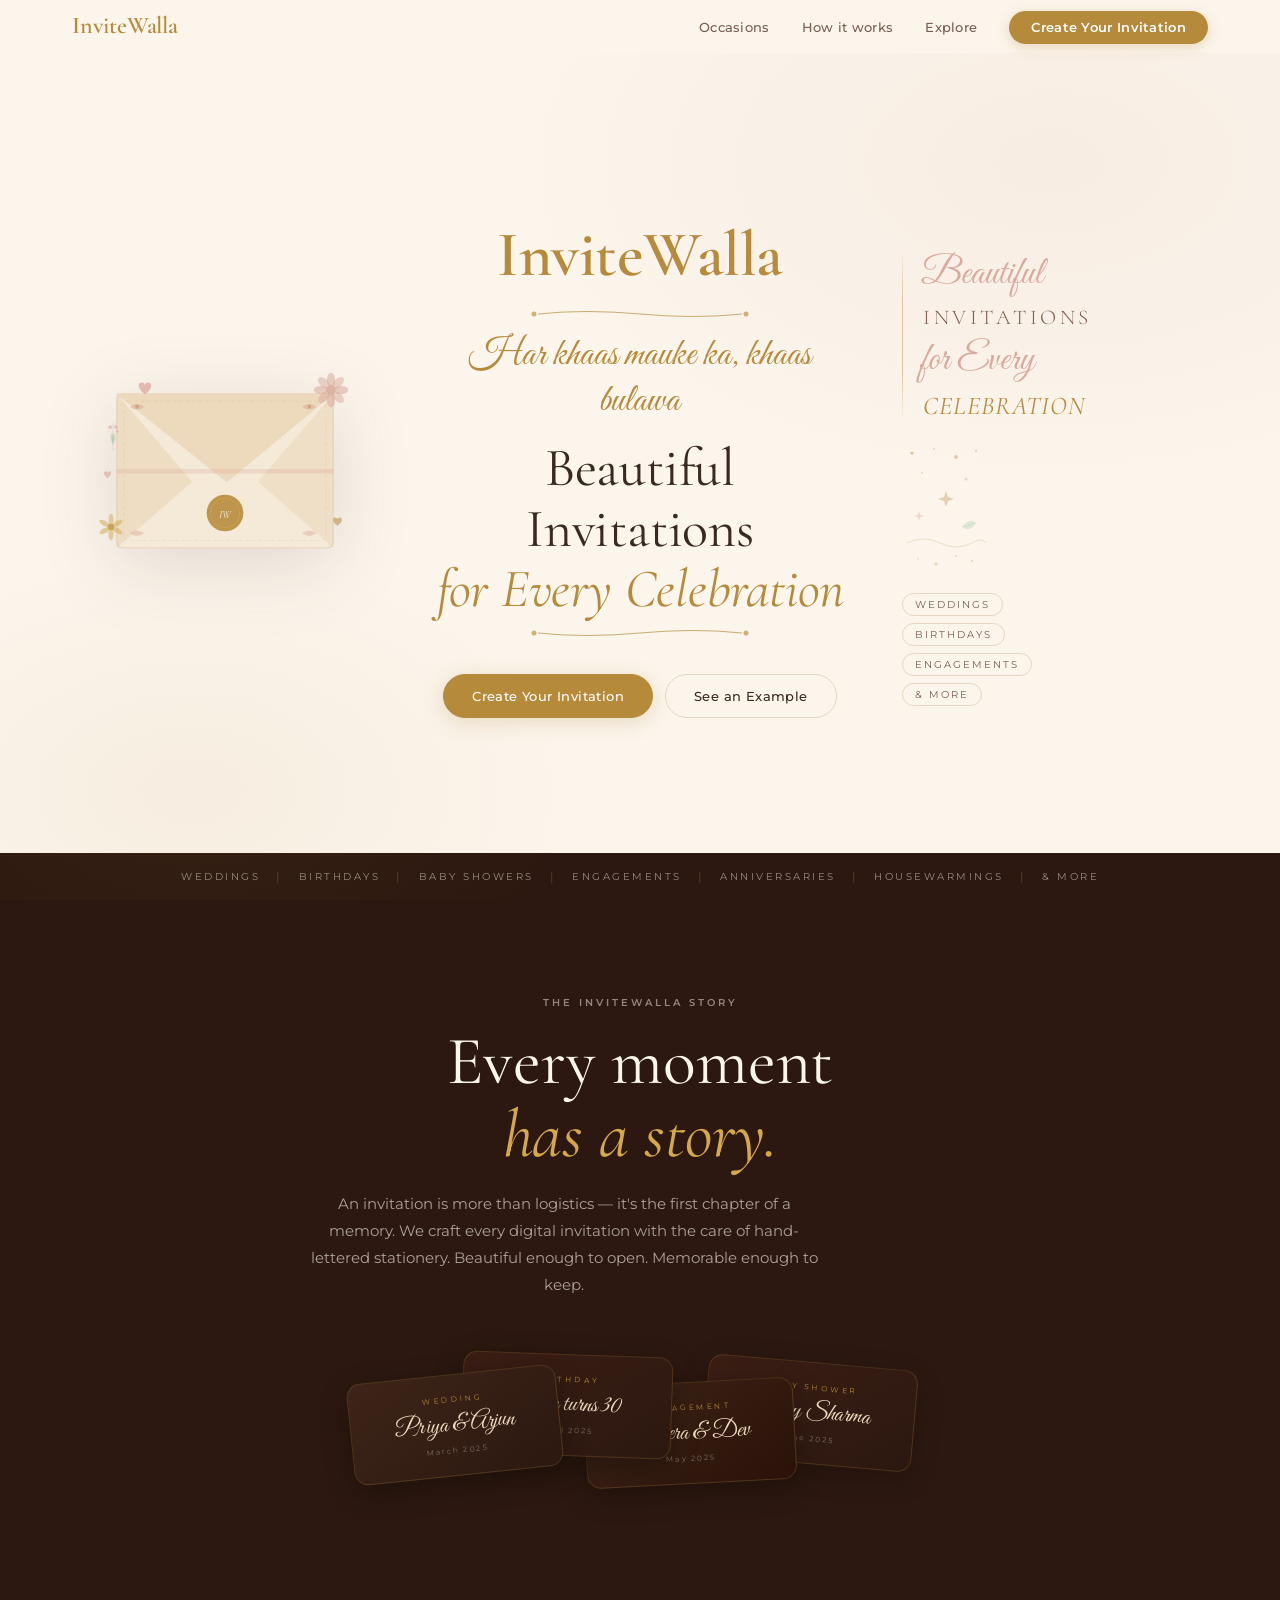
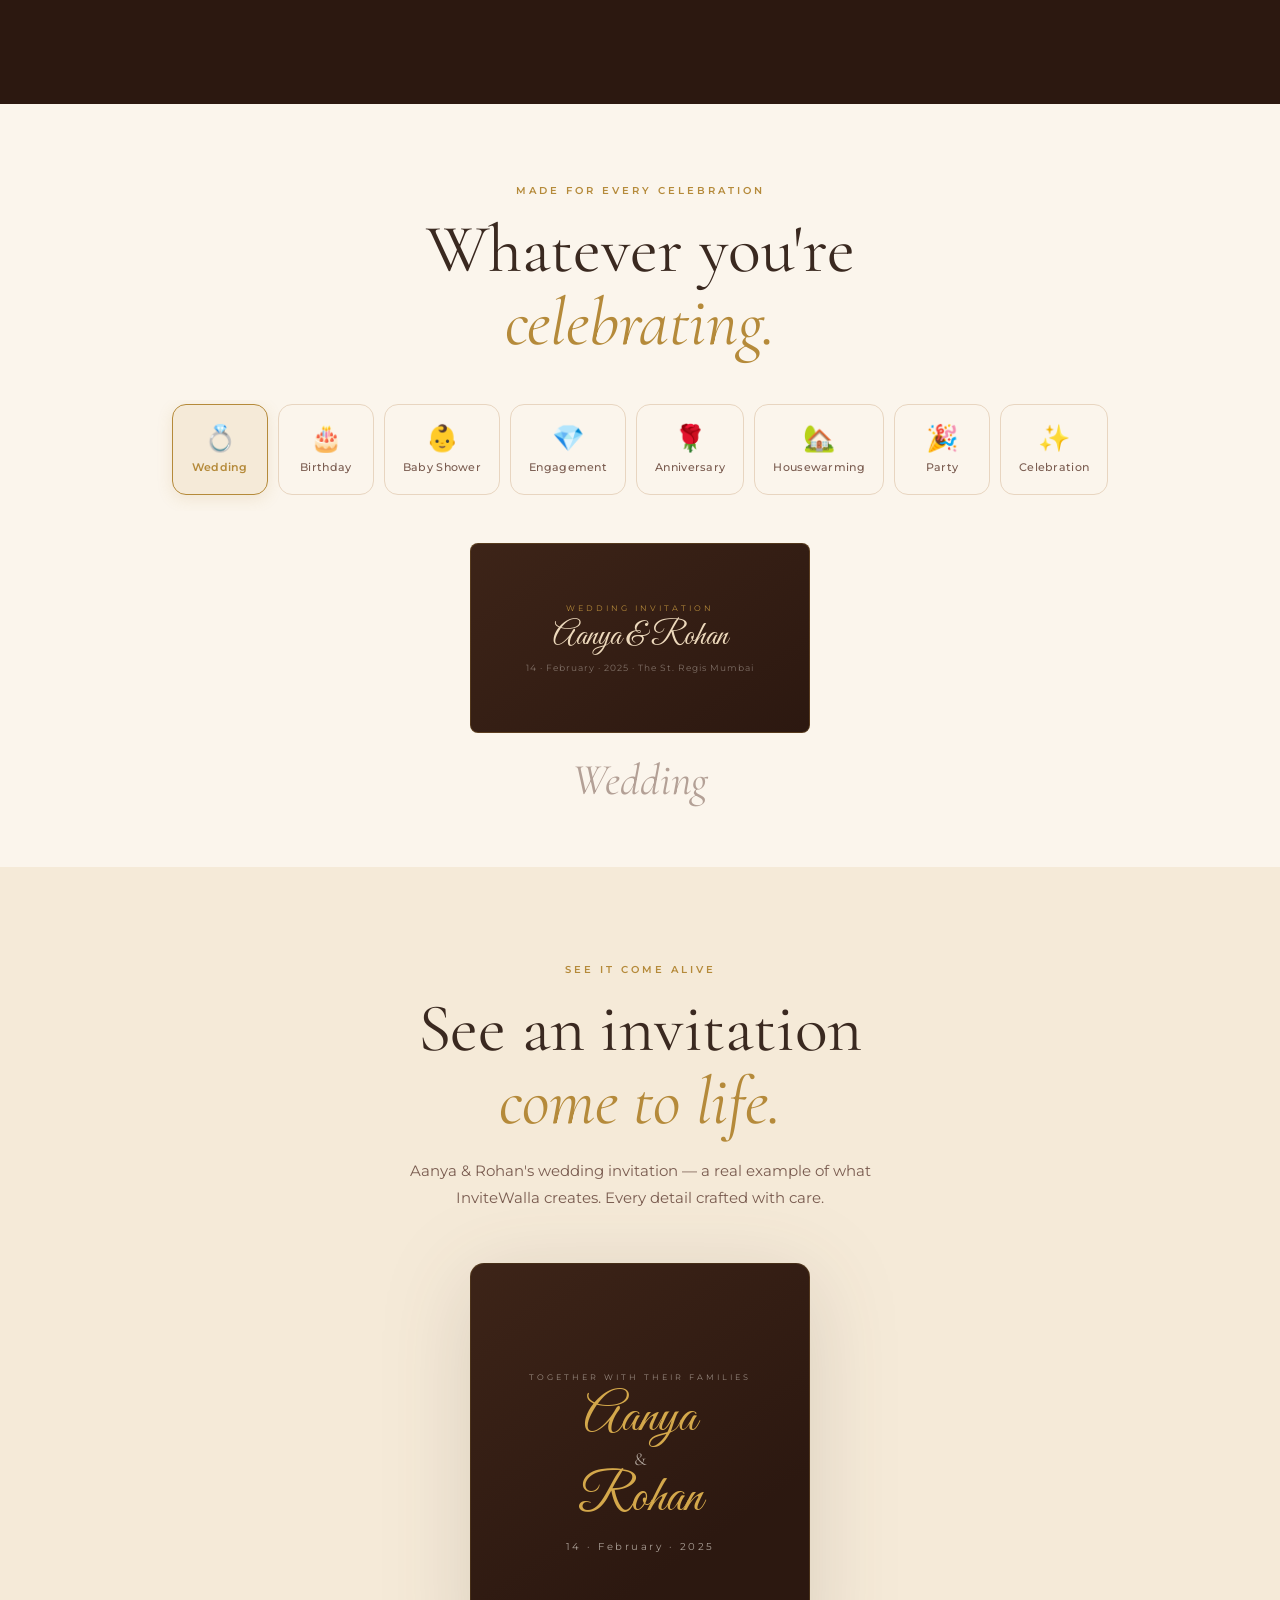
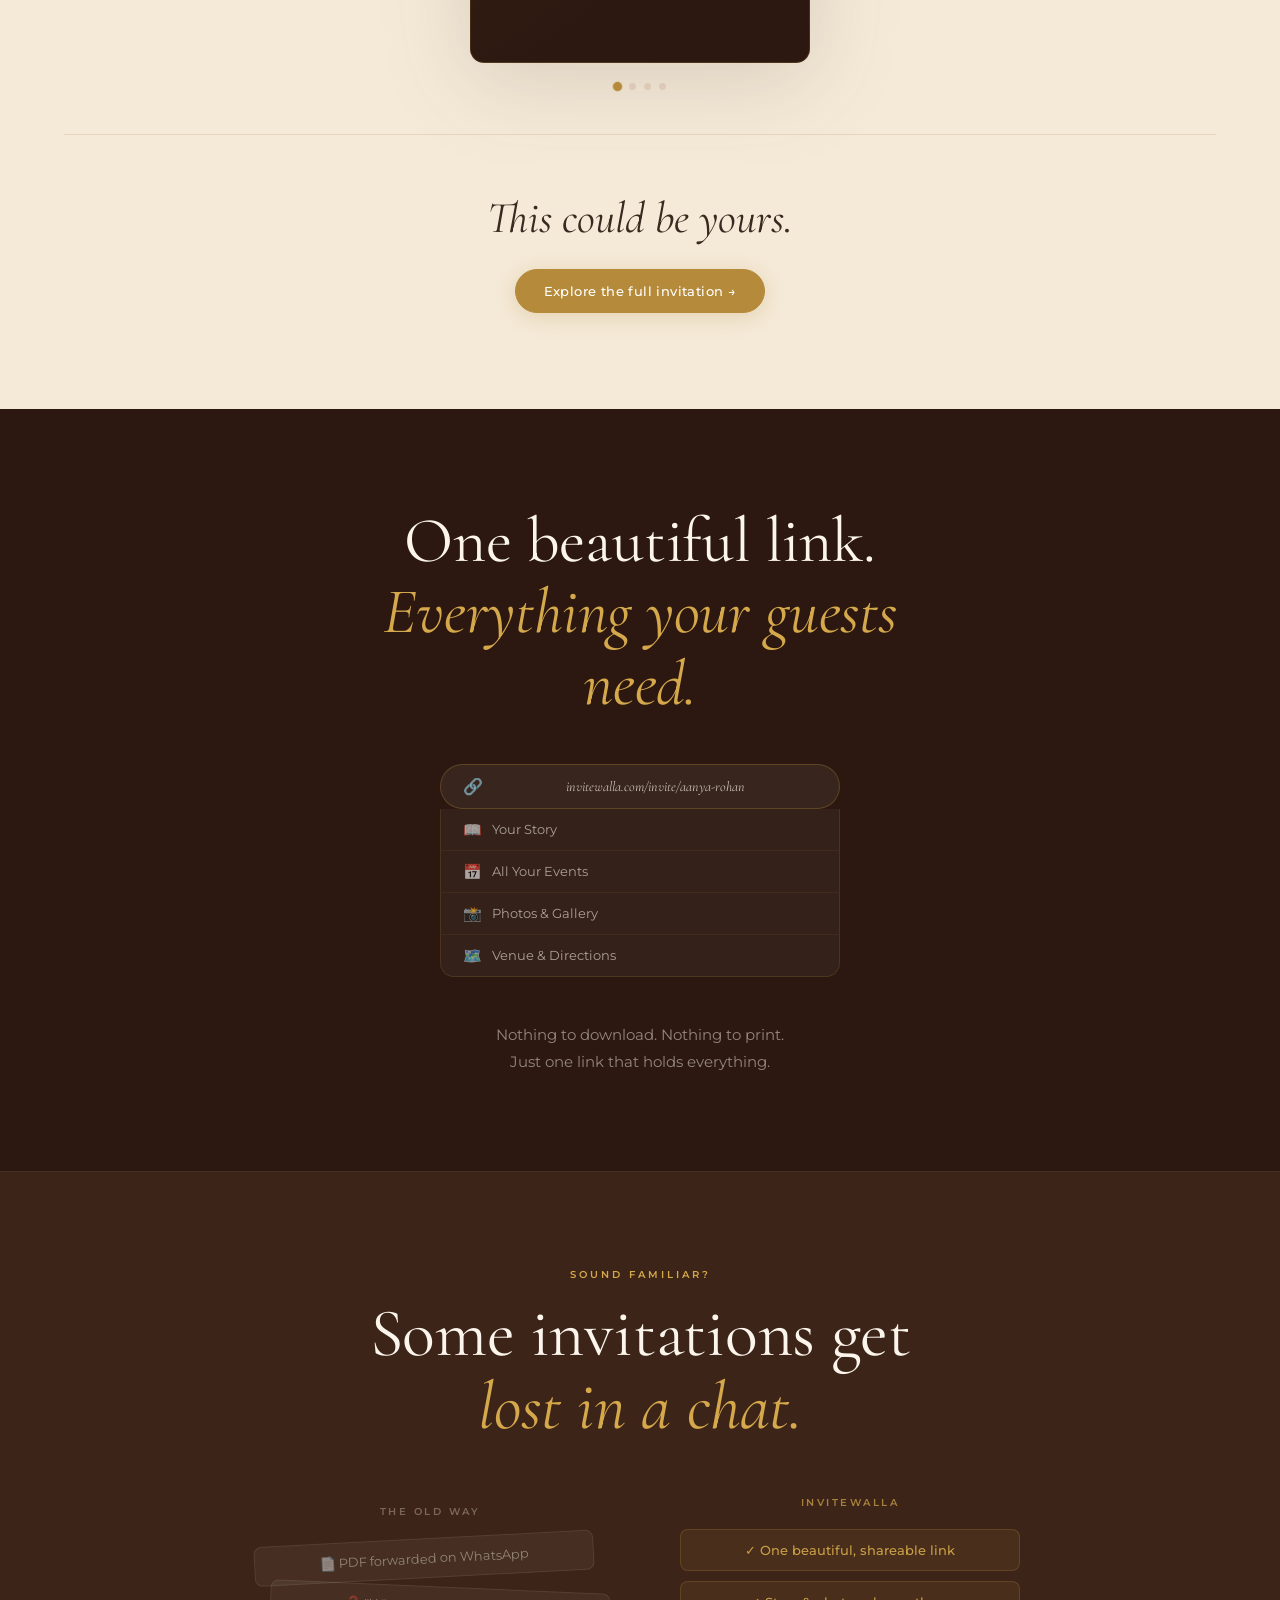
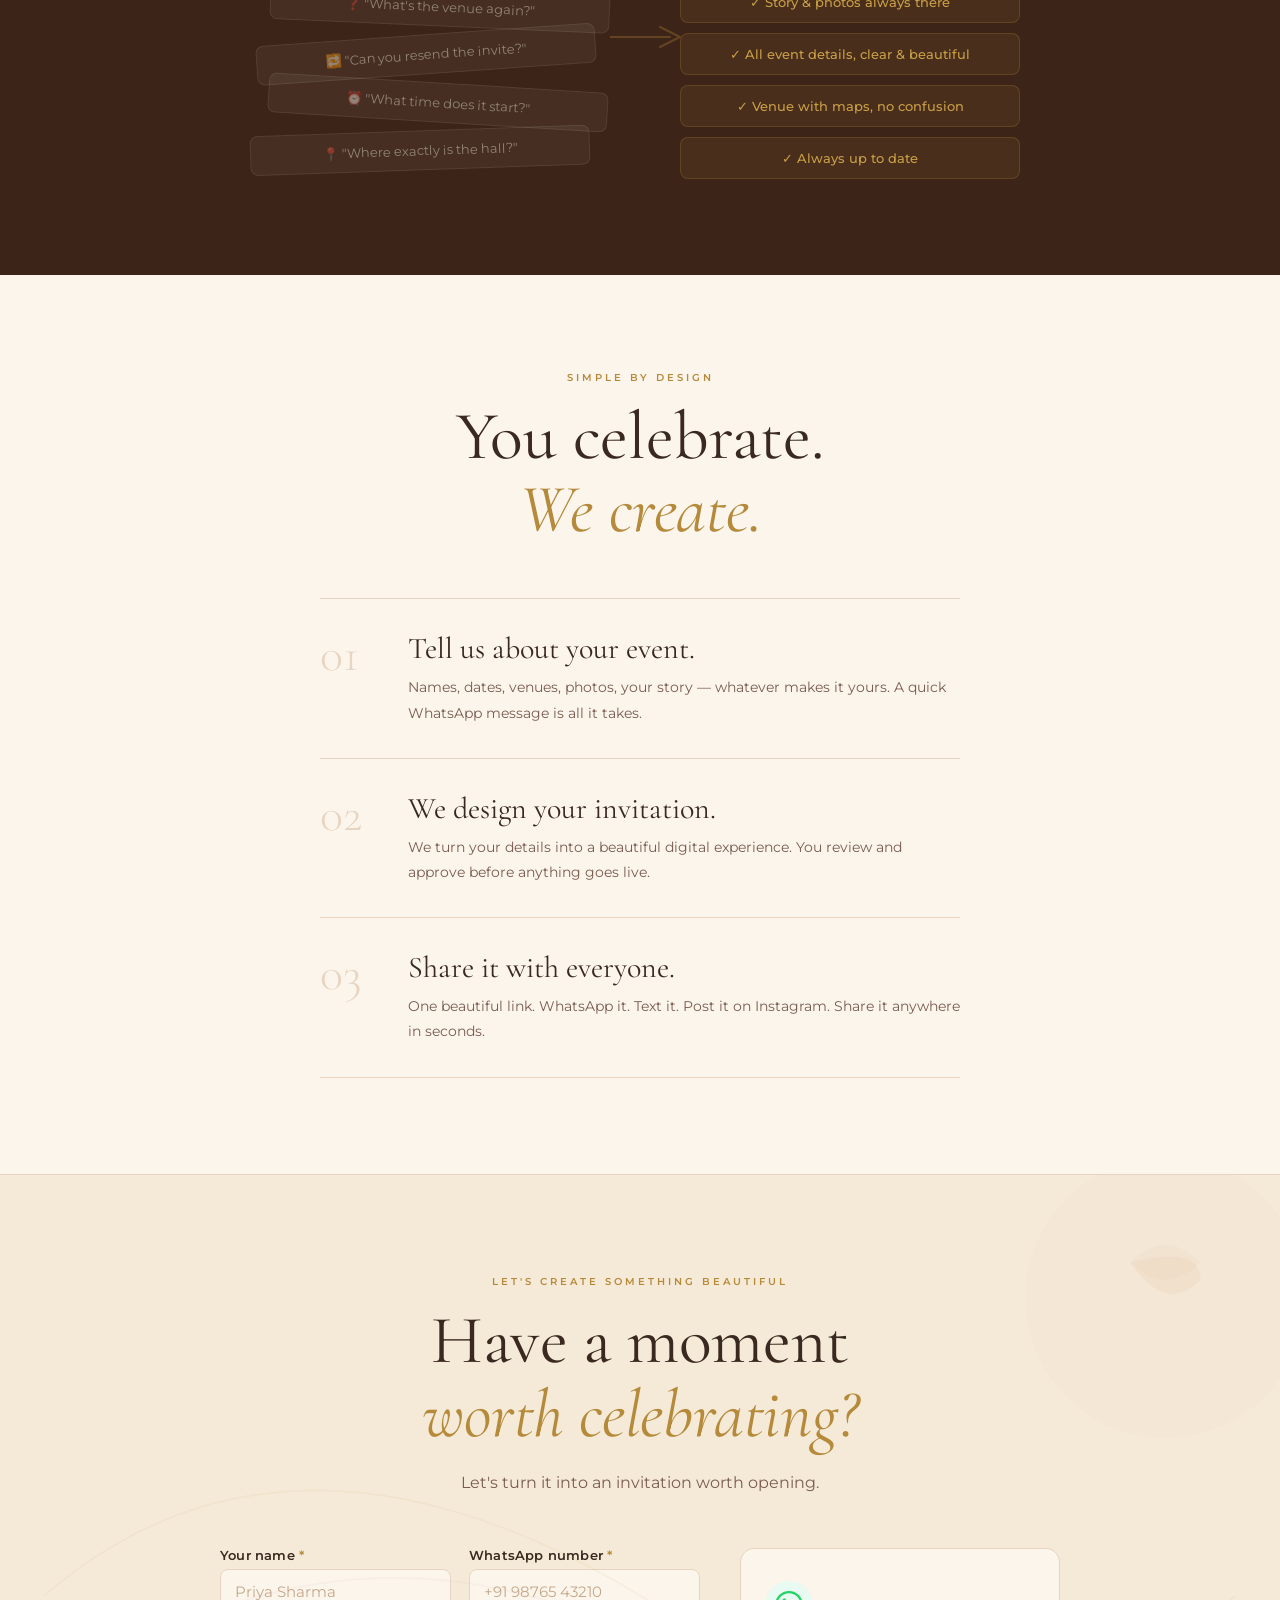
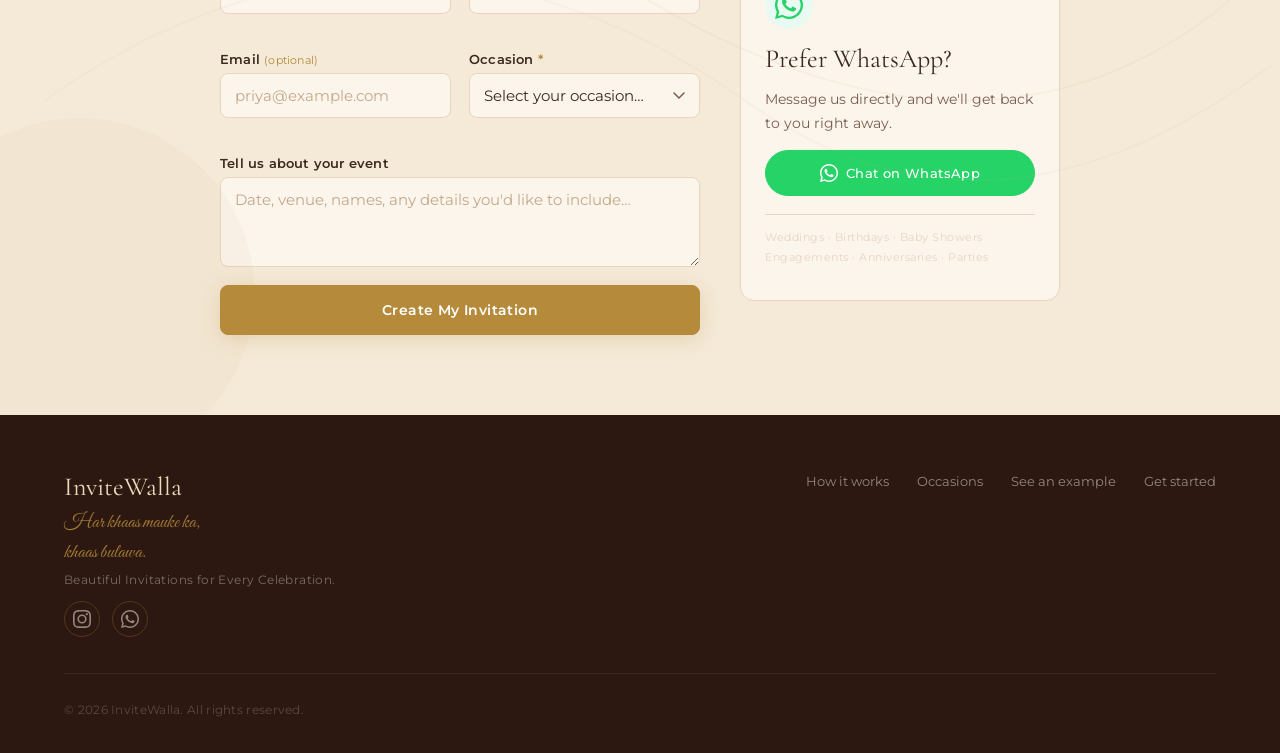
==== commit 717606f1: "Update: Homepage Changes Removed Duplicate Images, Theme Changes" ====
--- a/index.html
+++ b/index.html
@@ -5,11 +5,11 @@
   <meta name="viewport" content="width=device-width, initial-scale=1.0" />
 
   <title>InviteWalla — Beautiful Digital Invitations for Every Occasion</title>
-  <meta name="description" content="Create beautiful digital invitations for weddings, birthdays, baby showers, anniversaries, parties and life's special moments." />
+  <meta name="description" content="Beautiful digital invitations for weddings, birthdays, baby showers, anniversaries, parties and life's special moments." />
 
   <!-- Open Graph -->
   <meta property="og:title" content="InviteWalla — Beautiful Digital Invitations for Every Occasion" />
-  <meta property="og:description" content="Create beautiful digital invitations for weddings, birthdays, baby showers, anniversaries, parties and life's special moments." />
+  <meta property="og:description" content="Har khaas mauke ka, khaas bulawa. Premium digital invitations for every celebration." />
   <meta property="og:type" content="website" />
   <meta property="og:url" content="https://invitewalla.com/" />
   <meta property="og:image" content="https://invitewalla.com/images/og-preview.jpg" />
@@ -17,15 +17,14 @@
   <!-- Twitter Card -->
   <meta name="twitter:card" content="summary_large_image" />
   <meta name="twitter:title" content="InviteWalla — Beautiful Digital Invitations" />
-  <meta name="twitter:description" content="Beautiful, interactive digital invitations for life's special moments." />
-
-  <!-- Favicon placeholder — replace with real favicon -->
+  <meta name="twitter:description" content="Har khaas mauke ka, khaas bulawa." />
+
   <link rel="icon" href="favicon.ico" type="image/x-icon" />
 
   <link rel="preconnect" href="https://fonts.googleapis.com">
   <link rel="preconnect" href="https://fonts.gstatic.com" crossorigin>
   <link
-    href="https://fonts.googleapis.com/css2?family=Cormorant+Garamond:ital,wght@0,400;0,500;0,600;1,400&family=Inter:wght@300;400;500;600&family=Great+Vibes&display=swap"
+    href="https://fonts.googleapis.com/css2?family=Cormorant+Garamond:ital,wght@0,300;0,400;0,500;0,600;1,300;1,400;1,500;1,600&family=Great+Vibes&family=Montserrat:wght@300;400;500;600&family=Inter:wght@300;400;500&display=swap"
     rel="stylesheet"
   >
 
@@ -35,874 +34,775 @@
 <body>
 
   <!-- =========================================================
-       NAV
+       MAIN SITE
   ========================================================= -->
 
-  <header class="site-header" role="banner">
-    <nav class="nav" aria-label="Main navigation">
-      <a class="nav-logo" href="/" aria-label="InviteWalla home">
-        InviteWalla
-      </a>
-      <ul class="nav-links" role="list">
-        <li><a href="#how-it-works">How it works</a></li>
-        <li><a href="#showcase">See an example</a></li>
-        <!-- <li><a href="#enquire" class="nav-cta">Get started</a></li> -->
-      </ul>
-      <button class="nav-mobile-toggle" aria-label="Toggle menu" aria-expanded="false" aria-controls="mobile-menu">
-        <span></span>
-        <span></span>
-        <span></span>
-      </button>
-    </nav>
-    <div class="mobile-menu" id="mobile-menu" hidden>
-      <ul role="list">
-        <li><a href="#how-it-works">How it works</a></li>
-        <li><a href="#showcase">See an example</a></li>
-        <li><a href="#occasions">Occasions</a></li>
-        <!-- <li><a href="#enquire">Get started</a></li> -->
-      </ul>
-    </div>
-  </header>
-
-
-  <!-- =========================================================
-       HERO
-  ========================================================= -->
-
-  <section class="mkt-hero" aria-labelledby="hero-heading">
-
-    <div class="mkt-hero-inner">
-
-      <div class="mkt-hero-text">
-
-        <p class="mkt-eyebrow">Digital invitations, reimagined</p>
-
-        <h1 class="mkt-hero-heading" id="hero-heading">
-          Your invitation<br>
-          <em>should be more<br>than a card.</em>
-        </h1>
-
-        <p class="mkt-hero-sub">
-          Beautiful, interactive digital invitations
-          for life's special moments.
+  <div class="iw-site iw-site--visible" id="iwSite">
+
+    <!-- ── NAV ─────────────────────────────────────────────── -->
+
+    <header class="iw-nav" id="iwNav" role="banner">
+      <nav aria-label="Main navigation">
+        <a class="iw-nav-logo" href="/" aria-label="InviteWalla home">
+          <span class="iw-nav-logo-text">InviteWalla</span>
+        </a>
+        <ul class="iw-nav-links" role="list">
+          <li><a href="#occasions">Occasions</a></li>
+          <li><a href="#how-it-works">How it works</a></li>
+          <li><a href="invite/aanya-rohan/">Explore</a></li>
+          <li>
+            <a href="#enquire" class="iw-nav-cta">Create Your Invitation</a>
+          </li>
+        </ul>
+        <button class="iw-nav-toggle" id="iwNavToggle" aria-label="Toggle menu" aria-expanded="false" aria-controls="iwMobileMenu">
+          <span></span><span></span><span></span>
+        </button>
+      </nav>
+      <div class="iw-mobile-menu" id="iwMobileMenu" hidden>
+        <ul role="list">
+          <li><a href="#occasions">Occasions</a></li>
+          <li><a href="#how-it-works">How it works</a></li>
+          <li><a href="invite/aanya-rohan/">Explore</a></li>
+          <li><a href="#enquire" class="iw-mobile-cta">Create Your Invitation</a></li>
+        </ul>
+      </div>
+    </header>
+
+
+    <!-- ── HERO ────────────────────────────────────────────── -->
+
+    <section class="iw-hero" id="hero" aria-labelledby="iw-hero-heading">
+
+      <div class="iw-hero-inner">
+
+        <!-- LEFT: Envelope illustration -->
+        <div class="iw-hero-left" aria-hidden="true">
+          <div class="iw-hero-envelope" id="iwHeroEnvelope">
+
+            <svg class="iw-hero-env-svg" viewBox="0 0 240 172" fill="none" xmlns="http://www.w3.org/2000/svg">
+              <rect x="2" y="2" width="236" height="168" rx="6" fill="#F5EAD8" stroke="#E8D5C0" stroke-width="1.5"/>
+              <path d="M2 2 L122 98 L238 2 Z" fill="#EDD9BC" stroke="#E8D5C0" stroke-width="0.8"/>
+              <path d="M2 170 L84 98 L2 2" fill="#E4CCA8" opacity="0.45"/>
+              <path d="M238 170 L156 98 L238 2" fill="#E4CCA8" opacity="0.38"/>
+              <circle cx="120" cy="132" r="20" fill="#B58A3A" opacity="0.88"/>
+              <circle cx="120" cy="132" r="16" fill="none" stroke="#D4A84B" stroke-width="1" opacity="0.65"/>
+              <text x="120" y="137" text-anchor="middle" font-family="Cormorant Garamond, serif" font-size="12" font-style="italic" fill="#FBF5EC" opacity="0.92">IW</text>
+              <!-- Ribbon horizontal -->
+              <rect x="2" y="84" width="236" height="5" fill="#D9A99B" opacity="0.3"/>
+              <!-- Corner florals -->
+              <path d="M16 16 Q24 10 32 16 Q24 22 16 16Z" fill="#D9A99B" opacity="0.55"/>
+              <circle cx="24" cy="16" r="2" fill="#B58A3A" opacity="0.4"/>
+              <path d="M204 16 Q212 10 220 16 Q212 22 204 16Z" fill="#D9A99B" opacity="0.55"/>
+              <circle cx="212" cy="16" r="2" fill="#B58A3A" opacity="0.4"/>
+              <path d="M16 154 Q24 148 32 154 Q24 160 16 154Z" fill="#D9A99B" opacity="0.45"/>
+              <path d="M204 154 Q212 148 220 154 Q212 160 204 154Z" fill="#D9A99B" opacity="0.45"/>
+              <!-- Dashed inner border -->
+              <rect x="10" y="10" width="220" height="152" rx="4" fill="none" stroke="#B58A3A" stroke-width="0.5" stroke-dasharray="4 3" opacity="0.25"/>
+            </svg>
+
+            <!-- Florals around envelope -->
+            <div class="iw-hero-florals">
+              <svg class="hero-floral hero-floral-1" viewBox="0 0 44 44" fill="none" width="40" height="40">
+                <circle cx="22" cy="22" r="5" fill="#D9A99B" opacity="0.85"/>
+                <ellipse cx="22" cy="11" rx="4.5" ry="8" fill="#D9A99B" opacity="0.55" transform="rotate(0 22 22)"/>
+                <ellipse cx="22" cy="11" rx="4.5" ry="8" fill="#D9A99B" opacity="0.5"  transform="rotate(45 22 22)"/>
+                <ellipse cx="22" cy="11" rx="4.5" ry="8" fill="#D9A99B" opacity="0.55" transform="rotate(90 22 22)"/>
+                <ellipse cx="22" cy="11" rx="4.5" ry="8" fill="#D9A99B" opacity="0.5"  transform="rotate(135 22 22)"/>
+                <ellipse cx="22" cy="11" rx="4.5" ry="8" fill="#D9A99B" opacity="0.55" transform="rotate(180 22 22)"/>
+                <ellipse cx="22" cy="11" rx="4.5" ry="8" fill="#D9A99B" opacity="0.5"  transform="rotate(225 22 22)"/>
+                <ellipse cx="22" cy="11" rx="4.5" ry="8" fill="#D9A99B" opacity="0.55" transform="rotate(270 22 22)"/>
+                <ellipse cx="22" cy="11" rx="4.5" ry="8" fill="#D9A99B" opacity="0.5"  transform="rotate(315 22 22)"/>
+              </svg>
+              <svg class="hero-floral hero-floral-2" viewBox="0 0 34 34" fill="none" width="28" height="28">
+                <circle cx="17" cy="17" r="4" fill="#B58A3A" opacity="0.75"/>
+                <ellipse cx="17" cy="8"  rx="3" ry="7" fill="#D4A84B" opacity="0.5" transform="rotate(0 17 17)"/>
+                <ellipse cx="17" cy="8"  rx="3" ry="7" fill="#D4A84B" opacity="0.5" transform="rotate(60 17 17)"/>
+                <ellipse cx="17" cy="8"  rx="3" ry="7" fill="#D4A84B" opacity="0.5" transform="rotate(120 17 17)"/>
+                <ellipse cx="17" cy="8"  rx="3" ry="7" fill="#D4A84B" opacity="0.5" transform="rotate(180 17 17)"/>
+                <ellipse cx="17" cy="8"  rx="3" ry="7" fill="#D4A84B" opacity="0.5" transform="rotate(240 17 17)"/>
+                <ellipse cx="17" cy="8"  rx="3" ry="7" fill="#D4A84B" opacity="0.5" transform="rotate(300 17 17)"/>
+              </svg>
+              <!-- Baby's breath sprig -->
+              <svg class="hero-floral hero-floral-3" viewBox="0 0 22 42" fill="none" width="16" height="30">
+                <line x1="11" y1="42" x2="11" y2="6" stroke="#A8C4A0" stroke-width="0.9" opacity="0.55"/>
+                <path d="M11 34 Q5 26 9 18 Q14 24 11 34Z" fill="#A8C4A0" opacity="0.5"/>
+                <path d="M11 34 Q17 26 13 18 Q8 24 11 34Z" fill="#A8C4A0" opacity="0.45"/>
+                <circle cx="7"  cy="10" r="2.5" fill="#D9A99B" opacity="0.6"/>
+                <circle cx="11" cy="6"  r="2"   fill="#F2DDD8" opacity="0.7"/>
+                <circle cx="15" cy="10" r="2.5" fill="#D9A99B" opacity="0.6"/>
+                <circle cx="5"  cy="16" r="2"   fill="#F2DDD8" opacity="0.55"/>
+                <circle cx="17" cy="16" r="2"   fill="#D9A99B" opacity="0.55"/>
+              </svg>
+            </div>
+
+            <!-- Floating hearts -->
+            <div class="iw-hero-hearts" aria-hidden="true">
+              <svg class="hero-heart hero-heart-1" viewBox="0 0 20 18" width="16" height="14">
+                <path d="M10 16 C10 16 2 10 2 5.5 A3.8 3.8 0 0 1 10 4 A3.8 3.8 0 0 1 18 5.5 C18 10 10 16 10 16Z" fill="#D9A99B" opacity="0.75"/>
+              </svg>
+              <svg class="hero-heart hero-heart-2" viewBox="0 0 20 18" width="11" height="10">
+                <path d="M10 16 C10 16 2 10 2 5.5 A3.8 3.8 0 0 1 10 4 A3.8 3.8 0 0 1 18 5.5 C18 10 10 16 10 16Z" fill="#B58A3A" opacity="0.55"/>
+              </svg>
+              <svg class="hero-heart hero-heart-3" viewBox="0 0 20 18" width="9" height="8">
+                <path d="M10 16 C10 16 2 10 2 5.5 A3.8 3.8 0 0 1 10 4 A3.8 3.8 0 0 1 18 5.5 C18 10 10 16 10 16Z" fill="#D9A99B" opacity="0.65"/>
+              </svg>
+            </div>
+
+          </div>
+        </div>
+
+        <!-- CENTER: Brand identity -->
+        <div class="iw-hero-center">
+
+          <div class="iw-hero-logo-wrap iw-hero-anim iw-hero-anim--0">
+            <p class="iw-hero-logo-text">InviteWalla</p>
+          </div>
+
+          <div class="iw-hero-gold-line iw-hero-anim iw-hero-anim--1" aria-hidden="true">
+            <svg viewBox="0 0 220 14" fill="none" width="220" height="14" class="iw-gold-svg">
+              <path class="iw-gold-path" d="M8 7 Q55 2 110 7 Q165 12 212 7" stroke="#B58A3A" stroke-width="1" fill="none" opacity="0.7"/>
+              <circle cx="4"   cy="7" r="2.5" fill="#B58A3A" opacity="0.65"/>
+              <circle cx="216" cy="7" r="2.5" fill="#B58A3A" opacity="0.65"/>
+            </svg>
+          </div>
+
+          <p class="iw-hero-tagline iw-hero-anim iw-hero-anim--2">
+            Har khaas mauke ka, khaas bulawa
+          </p>
+
+          <h1 class="iw-hero-heading iw-hero-anim iw-hero-anim--3" id="iw-hero-heading">
+            Beautiful Invitations<br>
+            <em>for Every Celebration</em>
+          </h1>
+
+          <div class="iw-hero-gold-line iw-hero-anim iw-hero-anim--4" aria-hidden="true">
+            <svg viewBox="0 0 220 14" fill="none" width="220" height="14" class="iw-gold-svg">
+              <path class="iw-gold-path" d="M8 7 Q55 12 110 7 Q165 2 212 7" stroke="#B58A3A" stroke-width="1" fill="none" opacity="0.7"/>
+              <circle cx="4"   cy="7" r="2.5" fill="#B58A3A" opacity="0.65"/>
+              <circle cx="216" cy="7" r="2.5" fill="#B58A3A" opacity="0.65"/>
+            </svg>
+          </div>
+
+          <div class="iw-hero-actions iw-hero-anim iw-hero-anim--5">
+            <a href="#enquire" class="iw-btn iw-btn-primary">Create Your Invitation</a>
+            <a href="invite/aanya-rohan/" class="iw-btn iw-btn-ghost">See an Example</a>
+          </div>
+
+        </div>
+
+        <!-- RIGHT: Handwritten accent text -->
+        <div class="iw-hero-right" aria-hidden="true">
+
+          <div class="iw-hero-script-wrap">
+            <div class="iw-hero-vline"></div>
+            <div class="iw-hero-script-content">
+              <p class="iw-hero-script iw-hero-script--anim">Beautiful</p>
+              <p class="iw-hero-script-serif">Invitations</p>
+              <p class="iw-hero-script iw-hero-script--anim iw-hero-script--delay">for Every</p>
+              <p class="iw-hero-script-serif iw-hero-script-serif--gold">Celebration</p>
+            </div>
+          </div>
+
+          <!-- Decorative sparkles / dots -->
+          <div class="iw-hero-dots">
+            <svg viewBox="0 0 88 130" fill="none" width="88" height="130">
+              <circle cx="10"  cy="10"  r="1.5" fill="#B58A3A" opacity="0.6"/>
+              <circle cx="32"  cy="6"   r="1"   fill="#D9A99B" opacity="0.55"/>
+              <circle cx="54"  cy="14"  r="2"   fill="#B58A3A" opacity="0.45"/>
+              <circle cx="74"  cy="8"   r="1.2" fill="#D9A99B" opacity="0.6"/>
+              <circle cx="20"  cy="30"  r="1"   fill="#B58A3A" opacity="0.35"/>
+              <circle cx="64"  cy="36"  r="1.5" fill="#D9A99B" opacity="0.5"/>
+              <!-- 4-point star -->
+              <path d="M42 54 L44 48 L46 54 L52 56 L46 58 L44 64 L42 58 L36 56 Z" fill="#B58A3A" opacity="0.4"/>
+              <!-- Tiny star -->
+              <path d="M16 72 L17 68 L18 72 L22 73 L18 74 L17 78 L16 74 L12 73 Z" fill="#D9A99B" opacity="0.5"/>
+              <!-- Leaf doodle -->
+              <path d="M60 84 Q68 74 74 80 Q68 90 60 84Z" fill="#A8C4A0" opacity="0.38"/>
+              <line x1="60" y1="84" x2="74" y2="80" stroke="#A8C4A0" stroke-width="0.8" opacity="0.28"/>
+              <!-- Curly line -->
+              <path d="M4 100 Q22 92 38 100 Q54 108 70 100 Q80 94 84 100" stroke="#B58A3A" stroke-width="0.8" fill="none" opacity="0.3"/>
+              <!-- Bottom dots -->
+              <circle cx="16"  cy="116" r="1"   fill="#D9A99B" opacity="0.4"/>
+              <circle cx="34"  cy="121" r="1.5" fill="#B58A3A" opacity="0.35"/>
+              <circle cx="54"  cy="113" r="1"   fill="#D9A99B" opacity="0.45"/>
+              <circle cx="70"  cy="118" r="1.2" fill="#B58A3A" opacity="0.3"/>
+            </svg>
+          </div>
+
+          <!-- Occasion badges -->
+          <div class="iw-hero-badges">
+            <span class="iw-hero-badge">Weddings</span>
+            <span class="iw-hero-badge">Birthdays</span>
+            <span class="iw-hero-badge">Engagements</span>
+            <span class="iw-hero-badge">& More</span>
+          </div>
+
+        </div>
+
+      </div>
+
+      <!-- Occasion strip -->
+      <div class="iw-hero-occasions" aria-label="Occasions InviteWalla serves">
+        <ul class="iw-hero-occ-list" role="list">
+          <li>Weddings</li>
+          <li class="sep" aria-hidden="true">|</li>
+          <li>Birthdays</li>
+          <li class="sep" aria-hidden="true">|</li>
+          <li>Baby Showers</li>
+          <li class="sep" aria-hidden="true">|</li>
+          <li>Engagements</li>
+          <li class="sep" aria-hidden="true">|</li>
+          <li>Anniversaries</li>
+          <li class="sep" aria-hidden="true">|</li>
+          <li>Housewarmings</li>
+          <li class="sep" aria-hidden="true">|</li>
+          <li>&amp; More</li>
+        </ul>
+      </div>
+
+    </section>
+
+
+    <!-- ── STORY SECTION ───────────────────────────────────── -->
+
+    <section class="iw-story" id="story" aria-labelledby="iw-story-heading">
+
+      <div class="iw-section-container">
+        <p class="iw-eyebrow iw-eyebrow--light reveal">The InviteWalla story</p>
+        <h2 class="iw-section-heading iw-section-heading--light reveal" id="iw-story-heading">
+          Every moment<br><em>has a story.</em>
+        </h2>
+        <p class="iw-section-sub iw-section-sub--light reveal">
+          An invitation is more than logistics — it's the first chapter of a memory.
+          We craft every digital invitation with the care of hand-lettered stationery.
+          Beautiful enough to open. Memorable enough to keep.
         </p>
-
-        <div class="mkt-hero-actions">
-          <!-- CTA hidden until funnel is ready
-          <a href="#enquire" class="btn btn-primary">
-            Create Your Invitation
-          </a>
-          -->
-          <a href="invite/aanya-rohan/" class="btn btn-ghost">
-            See an Example
-          </a>
-        </div>
-
-      </div>
-
-      <div class="mkt-hero-visual" aria-hidden="true">
-        <div class="phone-mockup">
-          <div class="phone-screen">
-            <div class="phone-invitation">
-              <div class="pi-label">Together with their families</div>
-              <div class="pi-name">Aanya</div>
-              <div class="pi-and">&amp;</div>
-              <div class="pi-name">Rohan</div>
-              <div class="pi-date">14 · FEBRUARY · 2025</div>
-              <div class="pi-btn">Tap to open</div>
-            </div>
-          </div>
-        </div>
-      </div>
-
-    </div>
-
-    <div class="mkt-hero-scroll" aria-hidden="true">
-      <svg width="20" height="32" viewBox="0 0 20 32" fill="none" aria-hidden="true">
-        <rect x="1" y="1" width="18" height="30" rx="9" stroke="currentColor" stroke-width="1.5" opacity="0.4"/>
-        <circle class="scroll-dot" cx="10" cy="9" r="2.5" fill="currentColor" opacity="0.6"/>
-      </svg>
-    </div>
-
-  </section>
-
-
-  <!-- =========================================================
-       TRUST BAR
-  ========================================================= -->
-
-  <div class="trust-bar" aria-label="What InviteWalla includes">
-    <ul class="trust-items" role="list">
-      <li>
-        <span aria-hidden="true">📱</span>
-        Beautiful on every phone
-      </li>
-      <li>
-        <span aria-hidden="true">💬</span>
-        Easy to share on WhatsApp
-      </li>
-      <li>
-        <span aria-hidden="true">📸</span>
-        Photos &amp; stories
-      </li>
-      <li>
-        <span aria-hidden="true">🗺️</span>
-        Venue &amp; maps
-      </li>
-      <li>
-        <span aria-hidden="true">🎵</span>
-        Music &amp; animations
-      </li>
-    </ul>
-  </div>
-
-
-  <!-- =========================================================
-       SHOWCASE
-  ========================================================= -->
-
-  <section class="mkt-showcase" id="showcase" aria-labelledby="showcase-heading">
-
-    <div class="section-container">
-
-      <div class="mkt-eyebrow-row reveal">
-        <span class="tag">Live example</span>
-      </div>
-
-      <h2 class="mkt-section-heading reveal" id="showcase-heading">
-        See an invitation<br>come to life
-      </h2>
-
-      <p class="mkt-section-text reveal">
-        InviteWalla creates interactive digital invitations that bring your
-        celebration to life — with photos, your love story, event details,
-        venue &amp; maps, animations, and music.
-      </p>
-
-      <div class="showcase-card reveal" aria-label="Sample wedding invitation preview">
-
-        <div class="showcase-preview">
-
-          <div class="showcase-phone-wrap" aria-hidden="true">
-            <div class="phone-mockup phone-mockup--dark">
-              <div class="phone-screen phone-screen--dark">
-                <div class="phone-invitation phone-invitation--dark">
-                  <div class="pi-label">Together with their families</div>
-                  <div class="pi-name pi-name--gold">Aanya</div>
-                  <div class="pi-and pi-and--gold">&amp;</div>
-                  <div class="pi-name pi-name--gold">Rohan</div>
-                  <div class="pi-date">14 · FEBRUARY · 2025</div>
-                  <div class="pi-btn pi-btn--outline">Tap to open</div>
+      </div>
+
+      <!-- Overlapping occasion cards -->
+      <div class="iw-story-cards reveal" aria-label="Sample invitation cards for different occasions">
+        <div class="iw-story-card iw-story-card--1">
+          <div class="iw-story-card-inner">
+            <p class="iw-story-card-label">Wedding</p>
+            <p class="iw-story-card-names">Priya &amp; Arjun</p>
+            <p class="iw-story-card-date">March 2025</p>
+          </div>
+        </div>
+        <div class="iw-story-card iw-story-card--2">
+          <div class="iw-story-card-inner">
+            <p class="iw-story-card-label">Birthday</p>
+            <p class="iw-story-card-names">Riya turns 30</p>
+            <p class="iw-story-card-date">April 2025</p>
+          </div>
+        </div>
+        <div class="iw-story-card iw-story-card--3">
+          <div class="iw-story-card-inner">
+            <p class="iw-story-card-label">Engagement</p>
+            <p class="iw-story-card-names">Meera &amp; Dev</p>
+            <p class="iw-story-card-date">May 2025</p>
+          </div>
+        </div>
+        <div class="iw-story-card iw-story-card--4">
+          <div class="iw-story-card-inner">
+            <p class="iw-story-card-label">Baby Shower</p>
+            <p class="iw-story-card-names">Baby Sharma</p>
+            <p class="iw-story-card-date">June 2025</p>
+          </div>
+        </div>
+      </div>
+
+    </section>
+
+
+    <!-- ── OCCASIONS ───────────────────────────────────────── -->
+
+    <section class="iw-occasions" id="occasions" aria-labelledby="iw-occasions-heading">
+
+      <div class="iw-section-container">
+        <p class="iw-eyebrow reveal">Made for every celebration</p>
+        <h2 class="iw-section-heading reveal" id="iw-occasions-heading">
+          Whatever you're<br><em>celebrating.</em>
+        </h2>
+      </div>
+
+      <div class="iw-occasions-track-wrap" role="list" aria-label="Occasions InviteWalla serves">
+        <ul class="iw-occasions-track" id="iwOccasionsTrack">
+          <li class="iw-occasion iw-occasion--active" data-label="Wedding"     data-card="wedding"     role="listitem" tabindex="0">
+            <span class="iw-occ-icon" aria-hidden="true">💍</span>
+            <span class="iw-occ-label">Wedding</span>
+          </li>
+          <li class="iw-occasion" data-label="Birthday"    data-card="birthday"    role="listitem" tabindex="0">
+            <span class="iw-occ-icon" aria-hidden="true">🎂</span>
+            <span class="iw-occ-label">Birthday</span>
+          </li>
+          <li class="iw-occasion" data-label="Baby Shower" data-card="baby"        role="listitem" tabindex="0">
+            <span class="iw-occ-icon" aria-hidden="true">👶</span>
+            <span class="iw-occ-label">Baby Shower</span>
+          </li>
+          <li class="iw-occasion" data-label="Engagement"  data-card="engagement"  role="listitem" tabindex="0">
+            <span class="iw-occ-icon" aria-hidden="true">💎</span>
+            <span class="iw-occ-label">Engagement</span>
+          </li>
+          <li class="iw-occasion" data-label="Anniversary" data-card="anniversary" role="listitem" tabindex="0">
+            <span class="iw-occ-icon" aria-hidden="true">🌹</span>
+            <span class="iw-occ-label">Anniversary</span>
+          </li>
+          <li class="iw-occasion" data-label="Housewarming" data-card="housewarming" role="listitem" tabindex="0">
+            <span class="iw-occ-icon" aria-hidden="true">🏡</span>
+            <span class="iw-occ-label">Housewarming</span>
+          </li>
+          <li class="iw-occasion" data-label="Party"       data-card="party"       role="listitem" tabindex="0">
+            <span class="iw-occ-icon" aria-hidden="true">🎉</span>
+            <span class="iw-occ-label">Party</span>
+          </li>
+          <li class="iw-occasion" data-label="Celebration" data-card="celebration" role="listitem" tabindex="0">
+            <span class="iw-occ-icon" aria-hidden="true">✨</span>
+            <span class="iw-occ-label">Celebration</span>
+          </li>
+        </ul>
+      </div>
+
+      <!-- Occasion card preview -->
+      <div class="iw-occasions-card-area" aria-live="polite">
+        <div class="iw-occ-card iw-occ-card--active" id="occ-card-wedding"     data-occ="wedding">
+          <div class="iw-occ-card-inner">
+            <p class="iw-occ-card-label">Wedding Invitation</p>
+            <p class="iw-occ-card-names">Aanya &amp; Rohan</p>
+            <p class="iw-occ-card-detail">14 · February · 2025 · The St. Regis Mumbai</p>
+          </div>
+        </div>
+        <div class="iw-occ-card" id="occ-card-birthday"    data-occ="birthday">
+          <div class="iw-occ-card-inner iw-occ-card-inner--birthday">
+            <p class="iw-occ-card-label">Birthday Invitation</p>
+            <p class="iw-occ-card-names">Riya turns 30</p>
+            <p class="iw-occ-card-detail">April 2025 · Taj Mahal Palace, Mumbai</p>
+          </div>
+        </div>
+        <div class="iw-occ-card" id="occ-card-baby"        data-occ="baby">
+          <div class="iw-occ-card-inner iw-occ-card-inner--baby">
+            <p class="iw-occ-card-label">Baby Shower</p>
+            <p class="iw-occ-card-names">Baby Sharma</p>
+            <p class="iw-occ-card-detail">June 2025 · ITC Grand Bharat</p>
+          </div>
+        </div>
+        <div class="iw-occ-card" id="occ-card-engagement"  data-occ="engagement">
+          <div class="iw-occ-card-inner iw-occ-card-inner--engagement">
+            <p class="iw-occ-card-label">Engagement</p>
+            <p class="iw-occ-card-names">Meera &amp; Dev</p>
+            <p class="iw-occ-card-detail">May 2025 · The Leela Palace, Delhi</p>
+          </div>
+        </div>
+        <div class="iw-occ-card" id="occ-card-anniversary" data-occ="anniversary">
+          <div class="iw-occ-card-inner iw-occ-card-inner--anniversary">
+            <p class="iw-occ-card-label">Anniversary</p>
+            <p class="iw-occ-card-names">25 Years Together</p>
+            <p class="iw-occ-card-detail">December 2025 · Grand Hyatt, Chennai</p>
+          </div>
+        </div>
+        <div class="iw-occ-card" id="occ-card-housewarming" data-occ="housewarming">
+          <div class="iw-occ-card-inner iw-occ-card-inner--housewarming">
+            <p class="iw-occ-card-label">Housewarming</p>
+            <p class="iw-occ-card-names">The Patel Family</p>
+            <p class="iw-occ-card-detail">September 2025 · Pune</p>
+          </div>
+        </div>
+        <div class="iw-occ-card" id="occ-card-party"       data-occ="party">
+          <div class="iw-occ-card-inner iw-occ-card-inner--party">
+            <p class="iw-occ-card-label">Party</p>
+            <p class="iw-occ-card-names">New Year's Gala</p>
+            <p class="iw-occ-card-detail">31 Dec 2025 · Bandra Rooftop</p>
+          </div>
+        </div>
+        <div class="iw-occ-card" id="occ-card-celebration" data-occ="celebration">
+          <div class="iw-occ-card-inner iw-occ-card-inner--celebration">
+            <p class="iw-occ-card-label">Celebration</p>
+            <p class="iw-occ-card-names">Your Special Moment</p>
+            <p class="iw-occ-card-detail">Any occasion · Anywhere in India</p>
+          </div>
+        </div>
+      </div>
+
+      <div class="iw-occasions-active-label" aria-live="polite">
+        <span id="iwActiveOccLabel">Wedding</span>
+      </div>
+
+    </section>
+
+
+    <!-- ── SHOWCASE ────────────────────────────────────────── -->
+
+    <section class="iw-showcase" id="showcase" aria-labelledby="iw-showcase-heading">
+
+      <div class="iw-section-container">
+
+        <p class="iw-eyebrow reveal">See it come alive</p>
+        <h2 class="iw-section-heading reveal" id="iw-showcase-heading">
+          See an invitation<br><em>come to life.</em>
+        </h2>
+        <p class="iw-section-sub reveal">
+          Aanya &amp; Rohan's wedding invitation — a real example of what InviteWalla creates.
+          Every detail crafted with care.
+        </p>
+
+        <div class="iw-demo-wrap" id="iwDemoWrap">
+          <div class="iw-demo-sticky">
+
+            <div class="iw-demo-card-stack" id="iwDemoStack" aria-hidden="true">
+
+              <div class="iw-demo-layer iw-demo-card-cover" id="iwDemoCardCover">
+                <p class="idcc-small">Together with their families</p>
+                <p class="idcc-name">Aanya</p>
+                <p class="idcc-amp">&amp;</p>
+                <p class="idcc-name">Rohan</p>
+                <p class="idcc-date">14 · February · 2025</p>
+              </div>
+
+              <div class="iw-demo-layer iw-demo-story" id="iwDemoStory">
+                <p class="ids-label">Their Story</p>
+                <p class="ids-text">It started with a chance meeting at a friend's rooftop in Mumbai — one conversation that somehow never ended.</p>
+                <p class="ids-text">Now, after three years of adventures, late-night drives and a thousand little moments, they're ready to begin the greatest chapter yet.</p>
+              </div>
+
+              <div class="iw-demo-layer iw-demo-events" id="iwDemoEvents">
+                <p class="ide-label">The Events</p>
+                <div class="ide-event">
+                  <span class="ide-icon">🌸</span>
+                  <div>
+                    <p class="ide-title">Mehendi &amp; Sangeet</p>
+                    <p class="ide-detail">13 Feb · 6:00 PM</p>
+                  </div>
+                </div>
+                <div class="ide-event">
+                  <span class="ide-icon">💍</span>
+                  <div>
+                    <p class="ide-title">Wedding Ceremony</p>
+                    <p class="ide-detail">14 Feb · 11:00 AM</p>
+                  </div>
+                </div>
+                <div class="ide-event">
+                  <span class="ide-icon">✨</span>
+                  <div>
+                    <p class="ide-title">Reception</p>
+                    <p class="ide-detail">14 Feb · 7:00 PM</p>
+                  </div>
                 </div>
               </div>
-            </div>
-          </div>
-
-          <div class="showcase-features" aria-hidden="true">
-            <div class="sf-item">📸 Photo gallery</div>
-            <div class="sf-item">💌 Love story</div>
-            <div class="sf-item">📅 3 event details</div>
-            <div class="sf-item">🗺️ Venue &amp; directions</div>
-            <div class="sf-item">⏳ Live countdown</div>
-            <div class="sf-item">🎵 Music</div>
-          </div>
-
-        </div>
-
-        <div class="showcase-info">
-
-          <div class="showcase-badge">Showcase Invitation</div>
-
-          <h3 class="showcase-names">Aanya &amp; Rohan</h3>
-
-          <p class="showcase-date">14 February 2025 · Mumbai, Maharashtra</p>
-
-          <p class="showcase-desc">
-            A real example of what InviteWalla creates — interactive,
-            beautiful, and built around your story. Everything your
-            guests need in one shareable link.
+
+              <div class="iw-demo-layer iw-demo-venue" id="iwDemoVenue">
+                <p class="idv-label">Venue</p>
+                <p class="idv-name">The St. Regis Mumbai</p>
+                <p class="idv-address">462 Senapati Bapat Marg<br>Lower Parel, Mumbai</p>
+                <div class="idv-map-placeholder" aria-hidden="true">
+                  <svg viewBox="0 0 200 90" fill="none">
+                    <rect width="200" height="90" fill="#F5EAD8" rx="8"/>
+                    <circle cx="100" cy="45" r="8" fill="#B58A3A" opacity=".75"/>
+                    <circle cx="100" cy="45" r="16" stroke="#B58A3A" stroke-width="1.5" opacity=".3"/>
+                    <path d="M60 45 Q80 30 100 45 Q120 60 140 45" stroke="#D9A99B" stroke-width="1" opacity=".5" fill="none"/>
+                  </svg>
+                </div>
+              </div>
+
+            </div>
+
+            <div class="iw-demo-progress" aria-hidden="true">
+              <button class="iw-demo-pip iw-demo-pip--active" aria-label="Card cover"></button>
+              <button class="iw-demo-pip" aria-label="Their story"></button>
+              <button class="iw-demo-pip" aria-label="Events"></button>
+              <button class="iw-demo-pip" aria-label="Venue"></button>
+            </div>
+
+          </div>
+        </div>
+
+        <div class="iw-showcase-end reveal">
+          <p class="iw-showcase-end-text">This could be yours.</p>
+          <a href="invite/aanya-rohan/" class="iw-btn iw-btn-primary">
+            Explore the full invitation →
+          </a>
+        </div>
+
+      </div>
+
+    </section>
+
+
+    <!-- ── ONE LINK ─────────────────────────────────────────── -->
+
+    <section class="iw-onelink" id="one-link" aria-labelledby="iw-onelink-heading">
+      <div class="iw-section-container">
+
+        <h2 class="iw-onelink-heading reveal" id="iw-onelink-heading">
+          One beautiful link.<br>
+          <em>Everything your guests need.</em>
+        </h2>
+
+        <div class="iw-onelink-visual reveal" aria-hidden="true">
+          <div class="iw-link-pill" id="iwLinkPill">
+            <span class="iw-link-icon">🔗</span>
+            <span class="iw-link-text">invitewalla.com/invite/aanya-rohan</span>
+          </div>
+          <div class="iw-link-expands" id="iwLinkExpands">
+            <div class="iw-link-item" style="--i:0"><span class="iw-li-icon">📖</span> Your Story</div>
+            <div class="iw-link-item" style="--i:1"><span class="iw-li-icon">📅</span> All Your Events</div>
+            <div class="iw-link-item" style="--i:2"><span class="iw-li-icon">📸</span> Photos &amp; Gallery</div>
+            <div class="iw-link-item" style="--i:3"><span class="iw-li-icon">🗺️</span> Venue &amp; Directions</div>
+          </div>
+        </div>
+
+        <p class="iw-onelink-sub reveal">
+          Nothing to download. Nothing to print.<br>
+          Just one link that holds everything.
+        </p>
+
+      </div>
+    </section>
+
+
+    <!-- ── COMPARE ─────────────────────────────────────────── -->
+
+    <section class="iw-compare" id="compare" aria-labelledby="iw-compare-heading">
+      <div class="iw-section-container">
+
+        <p class="iw-eyebrow iw-eyebrow--gold reveal">Sound familiar?</p>
+        <h2 class="iw-section-heading iw-section-heading--light reveal" id="iw-compare-heading">
+          Some invitations get<br><em>lost in a chat.</em>
+        </h2>
+
+        <div class="iw-compare-layout">
+
+          <div class="iw-compare-old reveal">
+            <p class="iw-compare-label">The old way</p>
+            <div class="iw-compare-mess">
+              <div class="iw-mess-item" style="--r:-3deg;  --x:-6px">📄 PDF forwarded on WhatsApp</div>
+              <div class="iw-mess-item" style="--r: 2.5deg; --x:10px">❓ "What's the venue again?"</div>
+              <div class="iw-mess-item" style="--r:-4deg;  --x:-4px">🔁 "Can you resend the invite?"</div>
+              <div class="iw-mess-item" style="--r: 3.5deg; --x: 8px">⏰ "What time does it start?"</div>
+              <div class="iw-mess-item" style="--r:-2deg;  --x:-10px">📍 "Where exactly is the hall?"</div>
+            </div>
+          </div>
+
+          <div class="iw-compare-arrow" aria-hidden="true">
+            <svg viewBox="0 0 40 80" fill="none">
+              <path d="M20 0 L20 60 M10 50 L20 70 L30 50" stroke="currentColor" stroke-width="2" stroke-linecap="round" stroke-linejoin="round"/>
+            </svg>
+          </div>
+
+          <div class="iw-compare-new reveal">
+            <p class="iw-compare-label iw-compare-label--new">InviteWalla</p>
+            <div class="iw-compare-clean">
+              <div class="iw-clean-item">✓ One beautiful, shareable link</div>
+              <div class="iw-clean-item">✓ Story &amp; photos always there</div>
+              <div class="iw-clean-item">✓ All event details, clear &amp; beautiful</div>
+              <div class="iw-clean-item">✓ Venue with maps, no confusion</div>
+              <div class="iw-clean-item">✓ Always up to date</div>
+            </div>
+          </div>
+
+        </div>
+
+      </div>
+    </section>
+
+
+    <!-- ── HOW IT WORKS ─────────────────────────────────────── -->
+
+    <section class="iw-how" id="how-it-works" aria-labelledby="iw-how-heading">
+      <div class="iw-section-container">
+
+        <p class="iw-eyebrow reveal">Simple by design</p>
+        <h2 class="iw-section-heading reveal" id="iw-how-heading">
+          You celebrate.<br><em>We create.</em>
+        </h2>
+
+        <ol class="iw-steps" role="list">
+          <li class="iw-step reveal">
+            <div class="iw-step-num" aria-hidden="true">01</div>
+            <div class="iw-step-body">
+              <h3 class="iw-step-title">Tell us about your event.</h3>
+              <p class="iw-step-desc">Names, dates, venues, photos, your story — whatever makes it yours. A quick WhatsApp message is all it takes.</p>
+            </div>
+          </li>
+          <li class="iw-step reveal">
+            <div class="iw-step-num" aria-hidden="true">02</div>
+            <div class="iw-step-body">
+              <h3 class="iw-step-title">We design your invitation.</h3>
+              <p class="iw-step-desc">We turn your details into a beautiful digital experience. You review and approve before anything goes live.</p>
+            </div>
+          </li>
+          <li class="iw-step reveal">
+            <div class="iw-step-num" aria-hidden="true">03</div>
+            <div class="iw-step-body">
+              <h3 class="iw-step-title">Share it with everyone.</h3>
+              <p class="iw-step-desc">One beautiful link. WhatsApp it. Text it. Post it on Instagram. Share it anywhere in seconds.</p>
+            </div>
+          </li>
+        </ol>
+
+      </div>
+    </section>
+
+
+    <!-- ── FINAL CTA ────────────────────────────────────────── -->
+
+    <section class="iw-final-cta" id="enquire" aria-labelledby="iw-cta-heading">
+
+      <div class="iw-final-cta-bg" aria-hidden="true">
+        <svg class="iw-final-bg-svg" viewBox="0 0 800 480" fill="none" preserveAspectRatio="xMidYMid slice">
+          <path d="M60 240 Q200 120 400 240 Q600 360 740 240" stroke="#B58A3A" stroke-width="1" fill="none" opacity="0.07"/>
+          <path d="M60 300 Q260 160 460 300 Q600 400 760 280" stroke="#D9A99B" stroke-width="1" fill="none" opacity="0.09"/>
+          <circle cx="700" cy="70"  r="80"  fill="#D9A99B" opacity="0.05"/>
+          <circle cx="80"  cy="410" r="100" fill="#B58A3A" opacity="0.04"/>
+          <!-- Corner floral hint -->
+          <path d="M680 50 Q700 30 720 50 Q700 70 680 50Z" fill="#D9A99B" opacity="0.08"/>
+          <path d="M680 50 Q720 40 720 60 Q700 80 680 50Z" fill="#B58A3A" opacity="0.06"/>
+        </svg>
+      </div>
+
+      <div class="iw-section-container">
+
+        <div class="iw-final-intro reveal">
+          <p class="iw-eyebrow">Let's create something beautiful</p>
+          <h2 class="iw-final-heading" id="iw-cta-heading">
+            Have a moment<br><em>worth celebrating?</em>
+          </h2>
+          <p class="iw-final-sub">
+            Let's turn it into an invitation worth opening.
           </p>
-
-          <ul class="showcase-list" role="list">
-            <li>Interactive opening animation</li>
-            <li>Full photo gallery</li>
-            <li>Multiple ceremony events</li>
-            <li>Venue details with Google Maps</li>
-            <li>Live countdown to the big day</li>
-            <li>Optional background music</li>
-          </ul>
-
-          <a
-            href="invite/aanya-rohan/"
-            class="btn btn-primary"
-            aria-label="View a sample wedding invitation"
-          >
-            View Sample Invitation
-          </a>
-
-        </div>
-
-      </div>
-
-    </div>
-
-  </section>
-
-
-  <!-- =========================================================
-       OCCASIONS
-  ========================================================= -->
-
-  <section class="mkt-occasions" id="occasions" aria-labelledby="occasions-heading">
-
-    <div class="section-container">
-
-      <div class="mkt-eyebrow-row reveal">
-        <span class="tag tag--light">Every celebration</span>
-      </div>
-
-      <h2 class="mkt-section-heading mkt-section-heading--light reveal" id="occasions-heading">
-        Made for every moment
-      </h2>
-
-      <p class="mkt-section-text mkt-section-text--light reveal">
-        Whatever you're celebrating, InviteWalla creates an invitation
-        that feels as special as the moment itself.
-      </p>
-
-      <!-- Occasions grid — add or remove items freely -->
-      <ul class="occasions-grid reveal" role="list">
-
-        <li class="occasion-item">
-          <div class="occasion-icon" aria-hidden="true">💍</div>
-          <div class="occasion-name">Wedding</div>
-        </li>
-
-        <li class="occasion-item">
-          <div class="occasion-icon" aria-hidden="true">🎂</div>
-          <div class="occasion-name">Birthday</div>
-        </li>
-
-        <li class="occasion-item">
-          <div class="occasion-icon" aria-hidden="true">👶</div>
-          <div class="occasion-name">Baby Shower</div>
-        </li>
-
-        <li class="occasion-item">
-          <div class="occasion-icon" aria-hidden="true">💎</div>
-          <div class="occasion-name">Engagement</div>
-        </li>
-
-        <li class="occasion-item">
-          <div class="occasion-icon" aria-hidden="true">🌹</div>
-          <div class="occasion-name">Anniversary</div>
-        </li>
-
-        <li class="occasion-item">
-          <div class="occasion-icon" aria-hidden="true">🏡</div>
-          <div class="occasion-name">Housewarming</div>
-        </li>
-
-        <li class="occasion-item">
-          <div class="occasion-icon" aria-hidden="true">🎉</div>
-          <div class="occasion-name">Party</div>
-        </li>
-
-        <li class="occasion-item">
-          <div class="occasion-icon" aria-hidden="true">✨</div>
-          <div class="occasion-name">Celebration</div>
-        </li>
-
-      </ul>
-
-    </div>
-
-  </section>
-
-
-  <!-- =========================================================
-       HOW IT WORKS
-  ========================================================= -->
-
-  <section class="mkt-how" id="how-it-works" aria-labelledby="how-heading">
-
-    <div class="section-container">
-
-      <div class="mkt-eyebrow-row reveal">
-        <span class="tag">The process</span>
-      </div>
-
-      <h2 class="mkt-section-heading reveal" id="how-heading">
-        How it works
-      </h2>
-
-      <p class="mkt-section-text reveal">
-        We handle everything. You just share your details and we'll
-        take care of the rest.
-      </p>
-
-      <ol class="steps-grid" role="list">
-
-        <li class="step reveal">
-          <div class="step-number" aria-hidden="true">01</div>
-          <h3 class="step-title">Share your details</h3>
-          <p class="step-desc">
-            Tell us about your event and share your photos. The more you
-            share, the more personal we make it.
-          </p>
-        </li>
-
-        <li class="step reveal">
-          <div class="step-number" aria-hidden="true">02</div>
-          <h3 class="step-title">Choose your style</h3>
-          <p class="step-desc">
-            Pick a design that feels like you — elegant, playful, minimal,
-            or bold. We'll tailor it to fit.
-          </p>
-        </li>
-
-        <li class="step reveal">
-          <div class="step-number" aria-hidden="true">03</div>
-          <h3 class="step-title">We create it</h3>
-          <p class="step-desc">
-            We turn your details into a beautiful, interactive digital
-            invitation. You review and approve before it goes out.
-          </p>
-        </li>
-
-        <li class="step reveal">
-          <div class="step-number" aria-hidden="true">04</div>
-          <h3 class="step-title">Share it</h3>
-          <p class="step-desc">
-            Send a single link to everyone who matters — over WhatsApp,
-            email, or wherever you like. No app required.
-          </p>
-        </li>
-
-      </ol>
-
-    </div>
-
-  </section>
-
-
-  <!-- =========================================================
-       WHY INVITEWALLA
-  ========================================================= -->
-
-  <section class="mkt-why" id="why" aria-labelledby="why-heading">
-
-    <div class="section-container">
-
-      <div class="mkt-eyebrow-row reveal">
-        <span class="tag tag--light">Why InviteWalla</span>
-      </div>
-
-      <h2 class="mkt-section-heading mkt-section-heading--light reveal" id="why-heading">
-        Everything your guests<br>need in one place
-      </h2>
-
-      <ul class="benefits-grid reveal" role="list">
-
-        <li class="benefit">
-          <div class="benefit-icon" aria-hidden="true">📱</div>
-          <h3 class="benefit-title">Beautiful on every phone</h3>
-          <p class="benefit-desc">Designed for mobile first. Your invitation looks stunning on any device, anywhere.</p>
-        </li>
-
-        <li class="benefit">
-          <div class="benefit-icon" aria-hidden="true">💬</div>
-          <h3 class="benefit-title">Easy to share on WhatsApp</h3>
-          <p class="benefit-desc">One link. Share it on WhatsApp, email, Instagram — wherever your guests are.</p>
-        </li>
-
-        <li class="benefit">
-          <div class="benefit-icon" aria-hidden="true">📸</div>
-          <h3 class="benefit-title">Photos &amp; your story</h3>
-          <p class="benefit-desc">A gallery of your favourite moments and the story of how you got here.</p>
-        </li>
-
-        <li class="benefit">
-          <div class="benefit-icon" aria-hidden="true">📅</div>
-          <h3 class="benefit-title">All event details</h3>
-          <p class="benefit-desc">Multiple ceremonies or events — all neatly organised so guests never miss a thing.</p>
-        </li>
-
-        <li class="benefit">
-          <div class="benefit-icon" aria-hidden="true">🗺️</div>
-          <h3 class="benefit-title">Venue &amp; maps</h3>
-          <p class="benefit-desc">Google Maps links built in. Guests tap once and get directions — no confusion.</p>
-        </li>
-
-        <li class="benefit">
-          <div class="benefit-icon" aria-hidden="true">🎵</div>
-          <h3 class="benefit-title">Music &amp; animations</h3>
-          <p class="benefit-desc">Set the mood with background music and beautiful reveal animations throughout.</p>
-        </li>
-
-      </ul>
-
-    </div>
-
-  </section>
-
-
-  <!-- =========================================================
-       FINAL CTA
-  ========================================================= -->
-
-  <section class="mkt-final-cta" aria-labelledby="final-cta-heading">
-
-    <div class="section-container">
-
-      <h2 class="mkt-final-cta-heading reveal" id="final-cta-heading">
-        Have a moment<br>worth celebrating?
-      </h2>
-
-      <p class="mkt-final-cta-sub reveal">
-        Let's create an invitation your guests will remember.
-      </p>
-
-      <!-- CTA hidden until funnel is ready
-      <div class="reveal">
-        <a href="#enquire" class="btn btn-primary btn-large">
-          Create My Invitation
-        </a>
-      </div>
-      -->
-
-    </div>
-
-  </section>
-
-
-  <!-- =========================================================
-       ENQUIRY / LEAD FORM
-  ========================================================= -->
-
-  <section class="mkt-enquire" id="enquire" aria-labelledby="enquire-heading">
-
-    <div class="section-container">
-
-      <div class="mkt-eyebrow-row reveal">
-        <span class="tag">Get in touch</span>
-      </div>
-
-      <h2 class="mkt-section-heading reveal" id="enquire-heading">
-        Start your invitation
-      </h2>
-
-      <p class="mkt-section-text reveal">
-        Fill in your details below and we'll get back to you within 24 hours.
-        Or reach us directly on WhatsApp — whichever feels easier.
-      </p>
-
-      <div class="enquire-layout reveal">
-
-        <!-- Lead form -->
-        <form
-          class="enquiry-form"
-          id="enquiryForm"
-          novalidate
-          aria-label="Enquiry form"
-        >
-
-          <!--
-            ━━━━━━━━━━━━━━━━━━━━━━━━━━━━━━━━━━━━━━━━━━━━
-            FORM SUBMISSION PLACEHOLDER
-            ━━━━━━━━━━━━━━━━━━━━━━━━━━━━━━━━━━━━━━━━━━━━
-            Replace the handleFormSubmit() function below
-            with your preferred submission mechanism:
-
-            Option A — Formspree (free tier available):
-              fetch("https://formspree.io/f/YOUR_FORM_ID", { method: "POST", body: formData })
-
-            Option B — EmailJS:
-              emailjs.sendForm("SERVICE_ID", "TEMPLATE_ID", this)
-
-            Option C — Netlify Forms:
-              Add data-netlify="true" to <form> and name="enquiry"
-
-            Option D — Google Forms redirect:
-              Change form action to your Google Form URL
-
-            Option E — WhatsApp only (no form backend needed):
-              Remove the form and use the WhatsApp CTA exclusively.
-            ━━━━━━━━━━━━━━━━━━━━━━━━━━━━━━━━━━━━━━━━━━━━
-          -->
-
-          <div class="form-row">
-            <div class="form-field">
-              <label for="field-name">Your name <span aria-hidden="true">*</span></label>
-              <input
-                type="text"
-                id="field-name"
-                name="name"
-                autocomplete="name"
-                placeholder="Priya Sharma"
-                required
-                aria-required="true"
-              >
-              <span class="field-error" id="error-name" role="alert" aria-live="polite"></span>
-            </div>
-          </div>
-
-          <div class="form-row form-row--two">
-
-            <div class="form-field">
-              <label for="field-whatsapp">WhatsApp number <span aria-hidden="true">*</span></label>
-              <input
-                type="tel"
-                id="field-whatsapp"
-                name="whatsapp"
-                autocomplete="tel"
-                placeholder="+91 98765 43210"
-                required
-                aria-required="true"
-              >
-              <span class="field-error" id="error-whatsapp" role="alert" aria-live="polite"></span>
-            </div>
-
-            <div class="form-field">
-              <label for="field-email">Email address</label>
-              <input
-                type="email"
-                id="field-email"
-                name="email"
-                autocomplete="email"
-                placeholder="priya@example.com"
-              >
-              <span class="field-error" id="error-email" role="alert" aria-live="polite"></span>
-            </div>
-
-          </div>
-
-          <div class="form-row">
-            <div class="form-field">
-              <label for="field-occasion">Occasion <span aria-hidden="true">*</span></label>
-              <select
-                id="field-occasion"
-                name="occasion"
-                required
-                aria-required="true"
-              >
-                <option value="" disabled selected>Select an occasion…</option>
-                <option value="wedding">Wedding</option>
-                <option value="birthday">Birthday</option>
-                <option value="baby-shower">Baby Shower</option>
-                <option value="engagement">Engagement</option>
-                <option value="anniversary">Anniversary</option>
-                <option value="housewarming">Housewarming</option>
-                <option value="party">Party</option>
-                <option value="other">Other celebration</option>
-              </select>
-              <span class="field-error" id="error-occasion" role="alert" aria-live="polite"></span>
-            </div>
-          </div>
-
-          <div class="form-row">
-            <div class="form-field">
+        </div>
+
+        <div class="iw-enquire-layout reveal">
+
+          <form class="iw-enquiry-form" id="enquiryForm" novalidate aria-label="Enquiry form">
+
+            <div class="iw-form-row iw-form-row--two">
+              <div class="iw-form-field">
+                <label for="field-name">Your name <span aria-hidden="true">*</span></label>
+                <input type="text" id="field-name" name="name" autocomplete="name" placeholder="Priya Sharma" required aria-required="true">
+                <span class="iw-field-error" id="error-name" role="alert" aria-live="polite"></span>
+              </div>
+              <div class="iw-form-field">
+                <label for="field-whatsapp">WhatsApp number <span aria-hidden="true">*</span></label>
+                <input type="tel" id="field-whatsapp" name="whatsapp" autocomplete="tel" placeholder="+91 98765 43210" required aria-required="true">
+                <span class="iw-field-error" id="error-whatsapp" role="alert" aria-live="polite"></span>
+              </div>
+            </div>
+
+            <div class="iw-form-row iw-form-row--two">
+              <div class="iw-form-field">
+                <label for="field-email">Email <span class="iw-optional">(optional)</span></label>
+                <input type="email" id="field-email" name="email" autocomplete="email" placeholder="priya@example.com">
+                <span class="iw-field-error" id="error-email" role="alert" aria-live="polite"></span>
+              </div>
+              <div class="iw-form-field">
+                <label for="field-occasion">Occasion <span aria-hidden="true">*</span></label>
+                <select id="field-occasion" name="occasion" required aria-required="true">
+                  <option value="" disabled selected>Select your occasion…</option>
+                  <option value="wedding">Wedding</option>
+                  <option value="birthday">Birthday</option>
+                  <option value="baby-shower">Baby Shower</option>
+                  <option value="engagement">Engagement</option>
+                  <option value="anniversary">Anniversary</option>
+                  <option value="housewarming">Housewarming</option>
+                  <option value="party">Party</option>
+                  <option value="other">Other</option>
+                </select>
+                <span class="iw-field-error" id="error-occasion" role="alert" aria-live="polite"></span>
+              </div>
+            </div>
+
+            <div class="iw-form-field">
               <label for="field-message">Tell us about your event</label>
-              <textarea
-                id="field-message"
-                name="message"
-                rows="4"
-                placeholder="Date, venue, any special details you'd like to include…"
-              ></textarea>
-            </div>
-          </div>
-
-          <button type="submit" class="btn btn-primary btn-submit">
-            Start My Invitation
-          </button>
-
-          <div class="form-status" id="formStatus" role="status" aria-live="polite" hidden></div>
-
-        </form>
-
-
-        <!-- WhatsApp CTA -->
-        <div class="whatsapp-cta">
-
-          <div class="wa-card">
-
-            <div class="wa-icon" aria-hidden="true">
-              <svg viewBox="0 0 24 24" fill="currentColor" aria-hidden="true" focusable="false">
+              <textarea id="field-message" name="message" rows="3" placeholder="Date, venue, names, any details you'd like to include…"></textarea>
+            </div>
+
+            <button type="submit" class="iw-btn iw-btn-primary iw-btn-submit">
+              Create My Invitation
+            </button>
+
+            <div class="iw-form-status" id="formStatus" role="status" aria-live="polite" hidden></div>
+
+          </form>
+
+          <div class="iw-wa-panel">
+            <div class="iw-wa-icon" aria-hidden="true">
+              <svg viewBox="0 0 24 24" fill="currentColor" width="28" height="28">
                 <path d="M17.472 14.382c-.297-.149-1.758-.867-2.03-.967-.273-.099-.471-.148-.67.15-.197.297-.767.966-.94 1.164-.173.199-.347.223-.644.075-.297-.15-1.255-.463-2.39-1.475-.883-.788-1.48-1.761-1.653-2.059-.173-.297-.018-.458.13-.606.134-.133.298-.347.446-.52.149-.174.198-.298.298-.497.099-.198.05-.371-.025-.52-.075-.149-.669-1.612-.916-2.207-.242-.579-.487-.5-.669-.51-.173-.008-.371-.01-.57-.01-.198 0-.52.074-.792.372-.272.297-1.04 1.016-1.04 2.479 0 1.462 1.065 2.875 1.213 3.074.149.198 2.096 3.2 5.077 4.487.709.306 1.262.489 1.694.625.712.227 1.36.195 1.871.118.571-.085 1.758-.719 2.006-1.413.248-.694.248-1.289.173-1.413-.074-.124-.272-.198-.57-.347z"/>
                 <path d="M12 0C5.373 0 0 5.373 0 12c0 2.117.554 4.103 1.523 5.828L.057 23.999l6.305-1.654A11.954 11.954 0 0012 24c6.627 0 12-5.373 12-12S18.627 0 12 0zm0 22c-1.886 0-3.645-.525-5.153-1.437l-.369-.221-3.742.981.998-3.649-.241-.374A9.949 9.949 0 012 12C2 6.477 6.477 2 12 2s10 4.477 10 10-4.477 10-10 10z"/>
               </svg>
             </div>
-
-            <h3 class="wa-title">Prefer WhatsApp?</h3>
-
-            <p class="wa-desc">
-              Send us a message directly and we'll get back to you right away.
-            </p>
-
-            <!--
-              ━━━━━━━━━━━━━━━━━━━━━━━━━━━━━━━━━━━━━━━━━
-              WHATSAPP CONFIGURATION
-              Replace INVITEWALLA_WHATSAPP_NUMBER below
-              with the actual business WhatsApp number
-              in international format without + or spaces.
-
-              Example: 919876543210  (India +91 98765 43210)
-              ━━━━━━━━━━━━━━━━━━━━━━━━━━━━━━━━━━━━━━━━━
-            -->
+            <p class="iw-wa-title">Prefer WhatsApp?</p>
+            <p class="iw-wa-desc">Message us directly and we'll get back to you right away.</p>
             <a
-              class="btn btn-whatsapp"
+              class="iw-btn iw-btn-whatsapp"
               id="waLink"
-              href="https://wa.me/INVITEWALLA_WHATSAPP_NUMBER?text=Hi%2C%20I%27d%20like%20to%20create%20a%20digital%20invitation%20with%20InviteWalla."
+              data-wa-link
+              href="https://wa.me/917055747717?text=Hi%2C%20I%27d%20like%20to%20create%20a%20digital%20invitation%20with%20InviteWalla."
               target="_blank"
               rel="noopener noreferrer"
               aria-label="Chat with InviteWalla on WhatsApp"
             >
-              <svg viewBox="0 0 24 24" fill="currentColor" aria-hidden="true" focusable="false" width="20" height="20">
+              <svg viewBox="0 0 24 24" fill="currentColor" width="18" height="18" aria-hidden="true">
                 <path d="M17.472 14.382c-.297-.149-1.758-.867-2.03-.967-.273-.099-.471-.148-.67.15-.197.297-.767.966-.94 1.164-.173.199-.347.223-.644.075-.297-.15-1.255-.463-2.39-1.475-.883-.788-1.48-1.761-1.653-2.059-.173-.297-.018-.458.13-.606.134-.133.298-.347.446-.52.149-.174.198-.298.298-.497.099-.198.05-.371-.025-.52-.075-.149-.669-1.612-.916-2.207-.242-.579-.487-.5-.669-.51-.173-.008-.371-.01-.57-.01-.198 0-.52.074-.792.372-.272.297-1.04 1.016-1.04 2.479 0 1.462 1.065 2.875 1.213 3.074.149.198 2.096 3.2 5.077 4.487.709.306 1.262.489 1.694.625.712.227 1.36.195 1.871.118.571-.085 1.758-.719 2.006-1.413.248-.694.248-1.289.173-1.413-.074-.124-.272-.198-.57-.347z"/>
                 <path d="M12 0C5.373 0 0 5.373 0 12c0 2.117.554 4.103 1.523 5.828L.057 23.999l6.305-1.654A11.954 11.954 0 0012 24c6.627 0 12-5.373 12-12S18.627 0 12 0zm0 22c-1.886 0-3.645-.525-5.153-1.437l-.369-.221-3.742.981.998-3.649-.241-.374A9.949 9.949 0 012 12C2 6.477 6.477 2 12 2s10 4.477 10 10-4.477 10-10 10z"/>
               </svg>
               Chat on WhatsApp
             </a>
-
-          </div>
-
-        </div>
-
-      </div>
-
-    </div>
-
-  </section>
-
-
-  <!-- =========================================================
-       SITE FOOTER
-  ========================================================= -->
-
-  <footer class="site-footer" role="contentinfo">
-
-    <div class="section-container">
-
-      <div class="site-footer-inner">
-
-        <div class="sf-brand">
-          <div class="sf-logo">InviteWalla</div>
-          <p class="sf-tagline">Beautiful digital invitations<br>for life's special moments.</p>
-        </div>
-
-        <nav class="sf-nav" aria-label="Footer navigation">
-          <ul role="list">
-            <li><a href="#how-it-works">How it works</a></li>
-            <li><a href="#occasions">Occasions</a></li>
-            <li><a href="invite/aanya-rohan/">See an example</a></li>
-            <!-- <li><a href="#enquire">Get started</a></li> -->
-          </ul>
-        </nav>
-
-      </div>
-
-      <div class="sf-bottom">
-        <p>&copy; <span id="currentYear"></span> InviteWalla. All rights reserved.</p>
-      </div>
-
-    </div>
-
-  </footer>
-
-
-  <!-- =========================================================
-       JAVASCRIPT
-  ========================================================= -->
-
-  <script>
-
-    /* ── Current year in footer ─────────────────────────── */
-    document.getElementById("currentYear").textContent = new Date().getFullYear();
-
-
-    /* ── Mobile nav toggle ──────────────────────────────── */
-    const mobileToggle = document.querySelector(".nav-mobile-toggle");
-    const mobileMenu   = document.getElementById("mobile-menu");
-
-    mobileToggle.addEventListener("click", () => {
-      const isOpen = !mobileMenu.hidden;
-      mobileMenu.hidden = isOpen;
-      mobileToggle.setAttribute("aria-expanded", String(!isOpen));
-    });
-
-    /* Close mobile menu when a link is clicked */
-    mobileMenu.querySelectorAll("a").forEach(link => {
-      link.addEventListener("click", () => {
-        mobileMenu.hidden = true;
-        mobileToggle.setAttribute("aria-expanded", "false");
-      });
-    });
-
-
-    /* ── Scroll reveal ──────────────────────────────────── */
-    (function initReveal() {
-
-      /* Respect reduced motion */
-      const prefersReduced = window.matchMedia("(prefers-reduced-motion: reduce)").matches;
-
-      if (prefersReduced) {
-        document.querySelectorAll(".reveal").forEach(el => el.classList.add("visible"));
-        return;
-      }
-
-      const observer = new IntersectionObserver(
-        (entries) => {
-          entries.forEach(entry => {
-            if (entry.isIntersecting) {
-              entry.target.classList.add("visible");
-              observer.unobserve(entry.target);
-            }
-          });
-        },
-        { threshold: 0.1, rootMargin: "0px 0px -50px 0px" }
-      );
-
-      document.querySelectorAll(".reveal").forEach(el => observer.observe(el));
-
-    })();
-
-
-    /* ── Smooth scroll for anchor links ─────────────────── */
-    document.querySelectorAll('a[href^="#"]').forEach(link => {
-      link.addEventListener("click", (e) => {
-        const target = document.querySelector(link.getAttribute("href"));
-        if (!target) return;
-        e.preventDefault();
-        target.scrollIntoView({ behavior: "smooth", block: "start" });
-      });
-    });
-
-
-    /* ── Enquiry form — client-side validation ───────────── */
-    (function initForm() {
-
-      const form       = document.getElementById("enquiryForm");
-      const statusBox  = document.getElementById("formStatus");
-
-      if (!form) return;
-
-      function showError(fieldId, message) {
-        const errEl = document.getElementById("error-" + fieldId);
-        const input = document.getElementById("field-" + fieldId);
-        if (errEl) errEl.textContent = message;
-        if (input) {
-          input.setAttribute("aria-invalid", "true");
-          input.setAttribute("aria-describedby", "error-" + fieldId);
-        }
-      }
-
-      function clearErrors() {
-        form.querySelectorAll(".field-error").forEach(el => el.textContent = "");
-        form.querySelectorAll("[aria-invalid]").forEach(el => {
-          el.removeAttribute("aria-invalid");
-          el.removeAttribute("aria-describedby");
-        });
-      }
-
-      function validateForm(data) {
-        let valid = true;
-
-        if (!data.get("name") || data.get("name").trim().length < 2) {
-          showError("name", "Please enter your name.");
-          valid = false;
-        }
-
-        const phone = (data.get("whatsapp") || "").replace(/\s/g, "");
-        if (!phone || phone.length < 7) {
-          showError("whatsapp", "Please enter a valid WhatsApp number.");
-          valid = false;
-        }
-
-        const email = data.get("email");
-        if (email && !/^[^\s@]+@[^\s@]+\.[^\s@]+$/.test(email)) {
-          showError("email", "Please enter a valid email address.");
-          valid = false;
-        }
-
-        if (!data.get("occasion")) {
-          showError("occasion", "Please select an occasion.");
-          valid = false;
-        }
-
-        return valid;
-      }
-
-      form.addEventListener("submit", (e) => {
-        e.preventDefault();
-        clearErrors();
-
-        const data = new FormData(form);
-        if (!validateForm(data)) return;
-
-        /*
-          ━━━━━━━━━━━━━━━━━━━━━━━━━━━━━━━━━━━━━━━━━━━━━━━━━
-          FORM SUBMISSION — replace this block with your
-          chosen submission mechanism (see comment in HTML).
-          ━━━━━━━━━━━━━━━━━━━━━━━━━━━━━━━━━━━━━━━━━━━━━━━━━
-
-          Example (Formspree):
-
-          fetch("https://formspree.io/f/YOUR_FORM_ID", {
-            method: "POST",
-            body: data,
-            headers: { "Accept": "application/json" }
-          })
-          .then(res => res.ok ? showSuccess() : showFormError())
-          .catch(() => showFormError());
-
-          ━━━━━━━━━━━━━━━━━━━━━━━━━━━━━━━━━━━━━━━━━━━━━━━━━
-        */
-
-        /* Fallback: direct to WhatsApp with pre-filled details */
-        const name     = data.get("name") || "";
-        const occasion = data.get("occasion") || "";
-        const message  = data.get("message") || "";
-
-        const waText = encodeURIComponent(
-          `Hi, I'd like to create a digital invitation with InviteWalla.\n\nName: ${name}\nOccasion: ${occasion}\n${message ? "Details: " + message : ""}`
-        );
-
-        /*
-          ━━━━━━━━━━━━━━━━━━━━━━━━━━━━━━━━━━━━━━━━━━━━━━━━━
-          WHATSAPP NUMBER — same number used for the CTA.
-          Update INVITEWALLA_WHATSAPP_NUMBER in ONE place:
-          search this file for INVITEWALLA_WHATSAPP_NUMBER
-          ━━━━━━━━━━━━━━━━━━━━━━━━━━━━━━━━━━━━━━━━━━━━━━━━━
-        */
-        const waNumber = "INVITEWALLA_WHATSAPP_NUMBER";
-        window.open(`https://wa.me/${waNumber}?text=${waText}`, "_blank", "noopener");
-
-        showSuccess();
-      });
-
-      function showSuccess() {
-        statusBox.hidden = false;
-        statusBox.className = "form-status form-status--success";
-        statusBox.textContent = "Thank you! We'll be in touch shortly.";
-        form.querySelectorAll("input, select, textarea").forEach(el => el.value = "");
-      }
-
-      function showFormError() {
-        statusBox.hidden = false;
-        statusBox.className = "form-status form-status--error";
-        statusBox.textContent = "Something went wrong. Please try WhatsApp instead.";
-      }
-
-    })();
-
-
-    /* ── Sticky header shadow on scroll ─────────────────── */
-    const siteHeader = document.querySelector(".site-header");
-    window.addEventListener("scroll", () => {
-      siteHeader.classList.toggle("scrolled", window.scrollY > 20);
-    }, { passive: true });
-
-  </script>
+            <div class="iw-wa-occasions">
+              <p>Weddings · Birthdays · Baby Showers</p>
+              <p>Engagements · Anniversaries · Parties</p>
+            </div>
+          </div>
+
+        </div>
+
+      </div>
+    </section>
+
+
+    <!-- ── FOOTER ────────────────────────────────────────────── -->
+
+    <footer class="iw-footer" role="contentinfo">
+      <div class="iw-section-container">
+        <div class="iw-footer-inner">
+
+          <div class="iw-footer-brand">
+            <p class="iw-footer-logo">InviteWalla</p>
+            <p class="iw-footer-tagline">Har khaas mauke ka,<br>khaas bulawa.</p>
+            <p class="iw-footer-sub">Beautiful Invitations for Every Celebration.</p>
+            <div class="iw-footer-social">
+              <a href="https://instagram.com/invitewalla" data-ig-link target="_blank" rel="noopener noreferrer" aria-label="InviteWalla on Instagram" class="iw-footer-social-link">
+                <svg viewBox="0 0 24 24" fill="currentColor" width="18" height="18" aria-hidden="true">
+                  <path d="M12 2.163c3.204 0 3.584.012 4.85.07 3.252.148 4.771 1.691 4.919 4.919.058 1.265.069 1.645.069 4.849 0 3.205-.012 3.584-.069 4.849-.149 3.225-1.664 4.771-4.919 4.919-1.266.058-1.644.07-4.85.07-3.204 0-3.584-.012-4.849-.07-3.26-.149-4.771-1.699-4.919-4.92-.058-1.265-.07-1.644-.07-4.849 0-3.204.013-3.583.07-4.849.149-3.227 1.664-4.771 4.919-4.919 1.266-.057 1.645-.069 4.849-.069zM12 0C8.741 0 8.333.014 7.053.072 2.695.272.273 2.69.073 7.052.014 8.333 0 8.741 0 12c0 3.259.014 3.668.072 4.948.2 4.358 2.618 6.78 6.98 6.98C8.333 23.986 8.741 24 12 24c3.259 0 3.668-.014 4.948-.072 4.354-.2 6.782-2.618 6.979-6.98.059-1.28.073-1.689.073-4.948 0-3.259-.014-3.667-.072-4.947-.196-4.354-2.617-6.78-6.979-6.98C15.668.014 15.259 0 12 0zm0 5.838a6.162 6.162 0 100 12.324 6.162 6.162 0 000-12.324zM12 16a4 4 0 110-8 4 4 0 010 8zm6.406-11.845a1.44 1.44 0 100 2.881 1.44 1.44 0 000-2.881z"/>
+                </svg>
+              </a>
+              <a href="https://wa.me/917055747717" data-wa-link target="_blank" rel="noopener noreferrer" aria-label="WhatsApp InviteWalla" class="iw-footer-social-link">
+                <svg viewBox="0 0 24 24" fill="currentColor" width="18" height="18" aria-hidden="true">
+                  <path d="M17.472 14.382c-.297-.149-1.758-.867-2.03-.967-.273-.099-.471-.148-.67.15-.197.297-.767.966-.94 1.164-.173.199-.347.223-.644.075-.297-.15-1.255-.463-2.39-1.475-.883-.788-1.48-1.761-1.653-2.059-.173-.297-.018-.458.13-.606.134-.133.298-.347.446-.52.149-.174.198-.298.298-.497.099-.198.05-.371-.025-.52-.075-.149-.669-1.612-.916-2.207-.242-.579-.487-.5-.669-.51-.173-.008-.371-.01-.57-.01-.198 0-.52.074-.792.372-.272.297-1.04 1.016-1.04 2.479 0 1.462 1.065 2.875 1.213 3.074.149.198 2.096 3.2 5.077 4.487.709.306 1.262.489 1.694.625.712.227 1.36.195 1.871.118.571-.085 1.758-.719 2.006-1.413.248-.694.248-1.289.173-1.413-.074-.124-.272-.198-.57-.347z"/>
+                  <path d="M12 0C5.373 0 0 5.373 0 12c0 2.117.554 4.103 1.523 5.828L.057 23.999l6.305-1.654A11.954 11.954 0 0012 24c6.627 0 12-5.373 12-12S18.627 0 12 0zm0 22c-1.886 0-3.645-.525-5.153-1.437l-.369-.221-3.742.981.998-3.649-.241-.374A9.949 9.949 0 012 12C2 6.477 6.477 2 12 2s10 4.477 10 10-4.477 10-10 10z"/>
+                </svg>
+              </a>
+            </div>
+          </div>
+
+          <nav aria-label="Footer navigation">
+            <ul class="iw-footer-links" role="list">
+              <li><a href="#how-it-works">How it works</a></li>
+              <li><a href="#occasions">Occasions</a></li>
+              <li><a href="invite/aanya-rohan/">See an example</a></li>
+              <li><a href="#enquire">Get started</a></li>
+            </ul>
+          </nav>
+
+        </div>
+        <p class="iw-footer-copy">&copy; <span id="currentYear"></span> InviteWalla. All rights reserved.</p>
+      </div>
+    </footer>
+
+  </div><!-- /.iw-site -->
+
+
+  <script src="site-config.js"></script>
+  <script src="js/home.js"></script>
 
 </body>
 </html>
--- a/css/marketing.css
+++ b/css/marketing.css
@@ -1,793 +1,1350 @@
 /* =========================================================
-   INVITEWALLA — MARKETING HOMEPAGE
+   INVITEWALLA — Marketing Homepage  v3
    css/marketing.css
    =========================================================
-   Design system: clean, premium, warm, modern.
-   Mobile-first. Breakpoints: 375 / 390 / 414 / 768 / 1024 / 1440.
-   Fonts: Inter (body), Cormorant Garamond (display/script), Great Vibes (accent).
+   Fonts: Cormorant Garamond (headings), Great Vibes (accent),
+          Montserrat (body / nav / UI)
+   Mobile-first. Breakpoints: 480 / 768 / 1024 / 1440
+   All animations respect prefers-reduced-motion.
 ========================================================= */
 
 
-/* =========================================================
-   RESET & TOKENS
-========================================================= */
-
-*, *::before, *::after {
-  box-sizing: border-box;
-  margin: 0;
-  padding: 0;
-}
-
-html {
-  scroll-behavior: smooth;
-  -webkit-text-size-adjust: 100%;
-}
-
+/* ── TOKENS ────────────────────────────────────────────── */
+
+:root {
+  --ivory:        #FBF5EC;
+  --cream:        #F5EAD8;
+  --parchment:    #EDD9BC;
+  --gold:         #B58A3A;
+  --gold-light:   #D4A84B;
+  --gold-pale:    #F2E4C8;
+  --blush:        #D9A99B;
+  --blush-light:  #F2DDD8;
+  --dark-bg:      #2C1810;
+  --dark-mid:     #3D2418;
+  --text:         #3A2920;
+  --muted:        #7A5C50;
+  --border:       #E8D5C0;
+  --shadow:       rgba(58,41,32,.08);
+  --max:          1200px;
+  --ease:         cubic-bezier(0.22, 1, 0.36, 1);
+  --radius:       14px;
+  --radius-sm:    8px;
+}
+
+
+/* ── RESET ─────────────────────────────────────────────── */
+
+*, *::before, *::after { box-sizing: border-box; margin: 0; padding: 0; }
+html { scroll-behavior: smooth; -webkit-text-size-adjust: 100%; overflow-x: hidden; }
 body {
-  font-family: "Inter", system-ui, sans-serif;
-  font-size: 16px;
-  line-height: 1.6;
-  color: var(--iw-text);
-  background: var(--iw-bg);
+  background: var(--ivory);
+  color: var(--text);
+  font-family: "Montserrat", sans-serif;
   overflow-x: hidden;
-}
-
-img, svg {
-  max-width: 100%;
-  display: block;
-}
-
-a {
-  color: inherit;
-  text-decoration: none;
-}
-
+  -webkit-font-smoothing: antialiased;
+  -moz-osx-font-smoothing: grayscale;
+}
+img, svg { max-width: 100%; display: block; }
+a { color: inherit; text-decoration: none; }
 ul, ol { list-style: none; }
-
-button, input, select, textarea {
-  font: inherit;
-}
-
-:root {
-  /* Brand colours */
-  --iw-rose:       #c1514a;
-  --iw-rose-dark:  #9e3b34;
-  --iw-rose-light: #f7e8e7;
-  --iw-gold:       #b89650;
-  --iw-gold-light: #f5ead8;
-
-  /* Neutrals */
-  --iw-bg:         #fdfaf7;
-  --iw-surface:    #ffffff;
-  --iw-ink:        #1a1210;
-  --iw-text:       #2e2020;
-  --iw-muted:      #7a6060;
-  --iw-border:     #e8ddd8;
-  --iw-shadow:     rgba(30, 15, 10, 0.08);
-
-  /* Dark section */
-  --iw-dark-bg:    #1c0e0e;
-  --iw-dark-text:  #f9f1ec;
-
-  /* Sizing */
-  --iw-radius:     12px;
-  --iw-radius-sm:  8px;
-  --iw-max-width:  1140px;
-
-  /* Transitions */
-  --iw-ease:       cubic-bezier(0.22, 1, 0.36, 1);
-}
-
-
-/* =========================================================
-   FOCUS STYLES (accessibility)
-========================================================= */
+button, input, select, textarea { font: inherit; }
 
 :focus-visible {
-  outline: 2px solid var(--iw-rose);
+  outline: 2px solid var(--gold);
   outline-offset: 3px;
   border-radius: 4px;
 }
 
 
-/* =========================================================
-   SCROLL REVEAL
-========================================================= */
+/* ── SCROLL REVEAL ──────────────────────────────────────── */
 
 .reveal {
   opacity: 0;
   transform: translateY(28px);
-  transition: opacity 0.7s var(--iw-ease), transform 0.7s var(--iw-ease);
-}
-
-.reveal.visible {
-  opacity: 1;
-  transform: none;
-}
-
-@media (prefers-reduced-motion: reduce) {
-  .reveal {
-    opacity: 1;
-    transform: none;
-    transition: none;
-  }
-}
-
-
-/* =========================================================
-   LAYOUT HELPERS
-========================================================= */
-
-.section-container {
-  width: min(100%, var(--iw-max-width));
+  transition: opacity .8s var(--ease), transform .8s var(--ease);
+}
+.reveal.visible { opacity: 1; transform: none; }
+
+
+/* ── LAYOUT HELPERS ─────────────────────────────────────── */
+
+.iw-section-container {
+  width: min(100%, var(--max));
   margin-inline: auto;
-  padding-inline: 20px;
-}
-
-.mkt-eyebrow-row {
-  margin-bottom: 18px;
-}
-
-.tag {
-  display: inline-block;
-  padding: 5px 14px;
+  padding-inline: 24px;
+}
+
+.iw-eyebrow {
+  font-family: "Montserrat", sans-serif;
+  font-size: 10px;
+  font-weight: 600;
+  letter-spacing: 3px;
+  text-transform: uppercase;
+  color: var(--gold);
+  margin-bottom: 16px;
+  display: block;
+}
+.iw-eyebrow--gold  { color: var(--gold-light); }
+.iw-eyebrow--light { color: rgba(251,245,236,.5); }
+
+.iw-section-heading {
+  font-family: "Cormorant Garamond", serif;
+  font-size: clamp(40px, 8vw, 68px);
+  font-weight: 400;
+  line-height: 1.08;
+  color: var(--text);
+  letter-spacing: -.2px;
+}
+.iw-section-heading em          { font-style: italic; color: var(--gold); }
+.iw-section-heading--light      { color: var(--ivory); }
+.iw-section-heading--light em   { color: var(--gold-light); }
+
+.iw-section-sub {
+  margin-top: 18px;
+  font-size: 15px;
+  color: var(--muted);
+  line-height: 1.8;
+  max-width: 520px;
+}
+.iw-section-sub--light { color: rgba(251,245,236,.62); }
+
+
+/* ── BUTTONS ────────────────────────────────────────────── */
+
+.iw-btn {
+  display: inline-flex;
+  align-items: center;
+  gap: 8px;
+  padding: 13px 28px;
   border-radius: 50px;
-  font-size: 11px;
-  font-weight: 600;
-  letter-spacing: 1.5px;
-  text-transform: uppercase;
-  background: var(--iw-rose-light);
-  color: var(--iw-rose);
-}
-
-.tag--light {
-  background: rgba(255,255,255,.12);
-  color: rgba(255,255,255,.8);
-}
-
-.mkt-section-heading {
-  font-family: "Cormorant Garamond", serif;
-  font-size: clamp(36px, 8vw, 60px);
+  font-family: "Montserrat", sans-serif;
+  font-size: 13px;
   font-weight: 500;
-  line-height: 1.1;
-  color: var(--iw-ink);
-}
-
-.mkt-section-heading--light {
+  letter-spacing: .4px;
+  border: 1.5px solid transparent;
+  cursor: pointer;
+  transition: background .22s ease, border-color .22s ease,
+              box-shadow .22s ease, transform .14s ease;
+  white-space: nowrap;
+  text-align: center;
+  text-decoration: none;
+}
+.iw-btn:active { transform: scale(.97); }
+
+.iw-btn-primary {
+  background: var(--gold);
   color: #fff;
-}
-
-.mkt-section-text {
-  margin-top: 18px;
-  max-width: 560px;
-  color: var(--iw-muted);
-  font-size: 15px;
-  line-height: 1.75;
-}
-
-.mkt-section-text--light {
-  color: rgba(255,255,255,.7);
-}
-
-
-/* =========================================================
-   BUTTONS
-========================================================= */
-
-.btn {
-  display: inline-flex;
-  align-items: center;
-  gap: 8px;
-  padding: 14px 28px;
-  border-radius: 50px;
-  font-size: 14px;
-  font-weight: 500;
-  letter-spacing: 0.3px;
-  cursor: pointer;
-  border: 1.5px solid transparent;
-  transition:
-    background 0.25s ease,
-    color 0.25s ease,
-    border-color 0.25s ease,
-    box-shadow 0.25s ease,
-    transform 0.15s ease;
-  text-align: center;
-  white-space: nowrap;
-}
-
-.btn:active {
-  transform: scale(0.97);
-}
-
-.btn-primary {
-  background: var(--iw-rose);
-  color: #fff;
-  border-color: var(--iw-rose);
-}
-
-.btn-primary:hover {
-  background: var(--iw-rose-dark);
-  border-color: var(--iw-rose-dark);
-  box-shadow: 0 8px 24px rgba(193, 81, 74, 0.3);
-}
-
-.btn-ghost {
+  border-color: var(--gold);
+  box-shadow: 0 4px 20px rgba(181,138,58,.25);
+}
+.iw-btn-primary:hover {
+  background: var(--gold-light);
+  border-color: var(--gold-light);
+  box-shadow: 0 8px 28px rgba(181,138,58,.38);
+}
+
+.iw-btn-ghost {
   background: transparent;
-  color: var(--iw-text);
-  border-color: var(--iw-border);
-}
-
-.btn-ghost:hover {
-  background: var(--iw-rose-light);
-  border-color: var(--iw-rose);
-  color: var(--iw-rose);
-}
-
-.btn-large {
-  padding: 16px 38px;
-  font-size: 15px;
-}
-
-.btn-whatsapp {
+  color: var(--text);
+  border-color: var(--border);
+}
+.iw-btn-ghost:hover {
+  background: var(--cream);
+  border-color: var(--gold);
+  color: var(--gold);
+}
+
+.iw-btn-whatsapp {
   background: #25d366;
   color: #fff;
   border-color: #25d366;
   width: 100%;
   justify-content: center;
 }
-
-.btn-whatsapp:hover {
+.iw-btn-whatsapp:hover {
   background: #1ebe5d;
-  border-color: #1ebe5d;
-  box-shadow: 0 8px 24px rgba(37, 211, 102, 0.3);
-}
-
-.btn-submit {
+  box-shadow: 0 6px 20px rgba(37,211,102,.28);
+}
+
+.iw-btn-submit {
   width: 100%;
   justify-content: center;
-  padding: 16px;
-  font-size: 15px;
+  padding: 15px;
+  font-size: 14px;
   font-weight: 600;
-  border-radius: var(--iw-radius);
+  border-radius: var(--radius-sm);
 }
 
 
 /* =========================================================
-   NAVIGATION
+   OPENING SCREEN
 ========================================================= */
 
-.site-header {
+.iw-opening {
   position: fixed;
-  top: 0;
-  left: 0;
-  right: 0;
+  inset: 0;
+  z-index: 500;
+  display: flex;
+  flex-direction: column;
+  align-items: center;
+  justify-content: center;
+  gap: 36px;
+  background: var(--dark-bg);
+  overflow: hidden;
+  transition: opacity .9s var(--ease), visibility .9s var(--ease);
+}
+.iw-opening.dismissed {
+  opacity: 0;
+  visibility: hidden;
+  pointer-events: none;
+}
+
+/* Floating petals */
+.iw-opening-petals {
+  position: absolute;
+  inset: 0;
+  pointer-events: none;
+  overflow: hidden;
+}
+.petal {
+  position: absolute;
+  border-radius: 50% 50% 50% 50% / 60% 60% 40% 40%;
+  opacity: 0;
+  animation: petalFall 8s ease-in infinite;
+}
+.petal-1 { left: 10%; width: 5px;  height: 8px;  background: var(--blush);     animation-delay: 0s;   animation-duration: 9s; }
+.petal-2 { left: 25%; width: 7px;  height: 11px; background: var(--gold-pale); animation-delay: 1.5s; animation-duration: 7s; }
+.petal-3 { left: 45%; width: 4px;  height: 7px;  background: var(--blush);     animation-delay: 3s;   animation-duration: 10s;}
+.petal-4 { left: 65%; width: 6px;  height: 9px;  background: var(--parchment); animation-delay: 0.8s; animation-duration: 8s; }
+.petal-5 { left: 80%; width: 5px;  height: 8px;  background: var(--blush);     animation-delay: 2.2s; animation-duration: 9s; }
+.petal-6 { left: 55%; width: 4px;  height: 6px;  background: var(--gold-pale); animation-delay: 4s;   animation-duration: 7s; }
+
+@keyframes petalFall {
+  0%   { transform: translateY(-20px) rotate(0deg); opacity: 0; }
+  10%  { opacity: .7; }
+  100% { transform: translateY(110vh) rotate(720deg); opacity: 0; }
+}
+
+/* Corner ornaments */
+.iw-opening-corner { position: absolute; pointer-events: none; }
+.iw-opening-corner--tl { top: 20px; left: 20px; }
+.iw-opening-corner--tr { top: 20px; right: 20px; }
+.iw-opening-corner--bl { bottom: 20px; left: 20px; }
+.iw-opening-corner--br { bottom: 20px; right: 20px; }
+
+/* Envelope */
+.iw-envelope {
+  position: relative;
+  width: min(320px, 82vw);
+  height: min(240px, 62vw);
+  flex-shrink: 0;
+  animation: envFloat 3.6s ease-in-out infinite;
+}
+@keyframes envFloat {
+  0%, 100% { transform: translateY(0) rotate(-1deg); }
+  50%       { transform: translateY(-12px) rotate(1deg); }
+}
+
+.iw-env-svg {
+  position: absolute;
+  inset: 0;
+  width: 100%;
+  height: 100%;
+}
+
+.iw-env-flap {
+  position: absolute;
+  top: 0; left: 0;
+  width: 100%;
+  height: 54%;
+  transform-origin: top center;
+  transition: transform .85s var(--ease);
+  pointer-events: none;
+}
+.iw-envelope.open .iw-env-flap { transform: rotateX(180deg); }
+
+.iw-env-card {
+  position: absolute;
+  left: 12%;
+  width: 76%;
+  bottom: 8%;
+  background: linear-gradient(145deg, var(--dark-mid), var(--dark-bg));
+  border: 1px solid rgba(181,138,58,.3);
+  border-radius: 8px;
+  z-index: 2;
+  padding: 18px 16px;
+  text-align: center;
+  transform: translateY(0);
+  transition: transform .9s var(--ease);
+  box-shadow: 0 8px 32px rgba(0,0,0,.4);
+}
+.iw-envelope.open .iw-env-card { transform: translateY(-76%); }
+
+.iw-env-card-inner { color: var(--ivory); }
+.iw-env-eyebrow {
+  font-family: "Montserrat", sans-serif;
+  font-size: 7px;
+  letter-spacing: 2.5px;
+  text-transform: uppercase;
+  opacity: .5;
+  margin-bottom: 8px;
+}
+.iw-env-names {
+  font-family: "Great Vibes", cursive;
+  font-size: clamp(22px, 5.5vw, 30px);
+  line-height: 1;
+  color: var(--gold-light);
+  display: flex;
+  flex-direction: column;
+  align-items: center;
+  gap: 0;
+}
+.name-a, .name-b { line-height: 1.15; }
+.iw-env-amp {
+  font-family: "Cormorant Garamond", serif;
+  font-size: .45em;
+  opacity: .7;
+  line-height: 1.6;
+}
+.iw-env-divider {
+  width: 32px;
+  height: 1px;
+  background: rgba(181,138,58,.4);
+  margin: 8px auto;
+}
+.iw-env-date {
+  font-family: "Montserrat", sans-serif;
+  font-size: 7px;
+  letter-spacing: 2px;
+  opacity: .55;
+}
+
+/* Opening text */
+.iw-opening-text {
+  text-align: center;
+  color: var(--ivory);
+  animation: openingFadeIn 1.2s var(--ease) .4s both;
+}
+@keyframes openingFadeIn {
+  from { opacity: 0; transform: translateY(18px); }
+  to   { opacity: 1; transform: none; }
+}
+
+.iw-opening-brand {
+  font-family: "Cormorant Garamond", serif;
+  font-size: 12px;
+  letter-spacing: 5px;
+  text-transform: uppercase;
+  color: var(--gold);
+  margin-bottom: 10px;
+}
+
+.iw-opening-tagline {
+  font-family: "Great Vibes", cursive;
+  font-size: clamp(32px, 9vw, 52px);
+  color: var(--parchment);
+  margin-bottom: 28px;
+  line-height: 1.1;
+}
+
+.iw-opening-btn {
+  display: inline-flex;
+  align-items: center;
+  gap: 8px;
+  padding: 12px 30px;
+  border: 1px solid rgba(181,138,58,.5);
+  border-radius: 50px;
+  background: transparent;
+  color: var(--parchment);
+  font-family: "Montserrat", sans-serif;
+  font-size: 11px;
+  letter-spacing: 2.5px;
+  text-transform: uppercase;
+  cursor: pointer;
+  transition: background .25s ease, border-color .25s ease, color .25s ease;
+}
+.iw-opening-btn:hover {
+  background: rgba(181,138,58,.12);
+  border-color: var(--gold);
+  color: var(--gold-light);
+}
+.iw-opening-btn svg { animation: btnBounce 1.8s ease-in-out infinite; }
+@keyframes btnBounce {
+  0%, 100% { transform: translateY(0); }
+  50%       { transform: translateY(4px); }
+}
+
+
+/* =========================================================
+   SITE WRAPPER
+========================================================= */
+
+.iw-site {
+  opacity: 0;
+  transition: opacity .6s ease .1s;
+  overflow-x: hidden;
+}
+.iw-site.visible,
+.iw-site--visible { opacity: 1; }
+
+
+/* =========================================================
+   NAV
+========================================================= */
+
+.iw-nav {
+  position: fixed;
+  top: 0; left: 0; right: 0;
   z-index: 200;
-  background: rgba(253, 250, 247, 0.92);
-  backdrop-filter: blur(12px);
-  -webkit-backdrop-filter: blur(12px);
+  background: rgba(251,245,236,.94);
+  backdrop-filter: blur(14px);
+  -webkit-backdrop-filter: blur(14px);
   border-bottom: 1px solid transparent;
-  transition: border-color 0.3s ease, box-shadow 0.3s ease;
-}
-
-.site-header.scrolled {
-  border-bottom-color: var(--iw-border);
-  box-shadow: 0 2px 20px var(--iw-shadow);
-}
-
-.nav {
+  transition: border-color .3s ease, box-shadow .3s ease;
+}
+.iw-nav.scrolled {
+  border-bottom-color: var(--border);
+  box-shadow: 0 2px 24px var(--shadow);
+}
+
+.iw-nav nav {
   display: flex;
   align-items: center;
   justify-content: space-between;
-  width: min(100%, var(--iw-max-width));
+  width: min(100%, var(--max));
   margin-inline: auto;
-  padding: 18px 20px;
+  padding: 12px 24px;
   gap: 20px;
 }
 
-.nav-logo {
+.iw-nav-logo {
+  display: flex;
+  align-items: center;
+  flex-shrink: 0;
+  text-decoration: none;
+}
+.iw-nav-logo-text {
   font-family: "Cormorant Garamond", serif;
-  font-size: 22px;
+  font-size: 24px;
   font-weight: 600;
-  color: var(--iw-rose);
-  letter-spacing: -0.3px;
-  flex-shrink: 0;
-}
-
-.nav-links {
+  color: var(--gold);
+  letter-spacing: -.2px;
+  line-height: 1;
+}
+/* hide the img fallback entirely */
+.iw-nav-logo-img { display: none; }
+
+.iw-nav-links {
   display: none;
   align-items: center;
-  gap: 28px;
-}
-
-.nav-links a {
-  font-size: 14px;
-  font-weight: 400;
-  color: var(--iw-muted);
-  transition: color 0.2s ease;
-}
-
-.nav-links a:hover {
-  color: var(--iw-rose);
-}
-
-.nav-cta {
-  padding: 9px 22px;
-  background: var(--iw-rose);
+  gap: 32px;
+}
+.iw-nav-links a {
+  font-family: "Montserrat", sans-serif;
+  font-size: 12.5px;
+  font-weight: 500;
+  color: var(--muted);
+  letter-spacing: .3px;
+  transition: color .2s ease;
+}
+.iw-nav-links a:hover { color: var(--gold); }
+
+.iw-nav-cta {
+  padding: 9px 22px !important;
+  background: var(--gold) !important;
   color: #fff !important;
   border-radius: 50px;
-  font-weight: 500 !important;
-  transition: background 0.25s ease, box-shadow 0.25s ease !important;
-}
-
-.nav-cta:hover {
-  background: var(--iw-rose-dark) !important;
-  box-shadow: 0 4px 16px rgba(193, 81, 74, 0.3);
-}
-
-/* Mobile hamburger */
-.nav-mobile-toggle {
+  font-weight: 600 !important;
+  letter-spacing: .3px !important;
+  transition: background .22s ease !important;
+  box-shadow: 0 3px 14px rgba(181,138,58,.28);
+}
+.iw-nav-cta:hover {
+  background: var(--gold-light) !important;
+  box-shadow: 0 5px 20px rgba(181,138,58,.38) !important;
+}
+
+/* Mobile toggle */
+.iw-nav-toggle {
   display: flex;
   flex-direction: column;
   justify-content: space-between;
-  width: 26px;
-  height: 18px;
+  width: 24px;
+  height: 16px;
   background: none;
   border: none;
   cursor: pointer;
   padding: 0;
-}
-
-.nav-mobile-toggle span {
+  flex-shrink: 0;
+}
+.iw-nav-toggle span {
   display: block;
   height: 1.5px;
-  background: var(--iw-text);
+  background: var(--text);
   border-radius: 2px;
-  transition: transform 0.25s ease, opacity 0.25s ease;
+  transition: transform .22s ease, opacity .22s ease;
 }
 
 /* Mobile menu */
-.mobile-menu {
-  background: var(--iw-surface);
-  border-top: 1px solid var(--iw-border);
-  padding: 24px 20px;
-}
-
-.mobile-menu ul {
-  display: flex;
-  flex-direction: column;
-  gap: 20px;
-}
-
-.mobile-menu a {
+.iw-mobile-menu {
+  background: var(--ivory);
+  border-top: 1px solid var(--border);
+  padding: 24px;
+}
+.iw-mobile-menu ul { display: flex; flex-direction: column; gap: 20px; }
+.iw-mobile-menu a {
+  font-family: "Montserrat", sans-serif;
   font-size: 16px;
   font-weight: 400;
-  color: var(--iw-text);
+  color: var(--text);
   display: block;
-}
-
-.mobile-menu a:hover {
-  color: var(--iw-rose);
-}
+  transition: color .2s ease;
+}
+.iw-mobile-menu a:hover { color: var(--gold); }
+.iw-mobile-cta { color: var(--gold) !important; font-weight: 600 !important; }
 
 
 /* =========================================================
-   HERO
+   HERO — three-column (desktop) / stacked (mobile)
 ========================================================= */
 
-.mkt-hero {
-  padding-top: 88px; /* nav height */
+.iw-hero {
   min-height: 100svh;
-  display: flex;
-  flex-direction: column;
+  padding-top: 68px;
+  display: flex;
+  flex-direction: column;
+  background: var(--ivory);
   position: relative;
   overflow: hidden;
-  background: var(--iw-bg);
-}
-
-/* Subtle background texture */
-.mkt-hero::before {
+}
+
+/* Subtle warm gradient background */
+.iw-hero::before {
   content: "";
   position: absolute;
   inset: 0;
   background:
-    radial-gradient(ellipse 60% 50% at 80% 30%, rgba(193,81,74,0.06) 0%, transparent 70%),
-    radial-gradient(ellipse 40% 40% at 15% 80%, rgba(184,150,80,0.06) 0%, transparent 60%);
+    radial-gradient(ellipse 65% 55% at 82% 18%, rgba(217,169,155,.11) 0%, transparent 65%),
+    radial-gradient(ellipse 50% 45% at 15% 88%, rgba(181,138,58,.07) 0%, transparent 60%);
   pointer-events: none;
 }
 
-.mkt-hero-inner {
+.iw-hero-inner {
   flex: 1;
   display: flex;
   flex-direction: column;
   align-items: center;
   justify-content: center;
-  gap: 56px;
-  padding: 60px 20px 40px;
-  width: min(100%, var(--iw-max-width));
+  gap: 36px;
+  padding: 48px 24px 32px;
+  width: min(100%, var(--max));
   margin-inline: auto;
 }
 
-.mkt-hero-text {
+/* ── LEFT: envelope illustration ── */
+
+.iw-hero-left {
+  display: none;
+  align-items: center;
+  justify-content: center;
+  flex: 1;
+}
+
+.iw-hero-envelope {
+  position: relative;
+  width: 220px;
+  cursor: pointer;
+  animation: heroEnvFloat 4.2s ease-in-out infinite;
+}
+@keyframes heroEnvFloat {
+  0%, 100% { transform: translateY(0) rotate(-2deg); }
+  50%       { transform: translateY(-15px) rotate(1.5deg); }
+}
+
+.iw-hero-env-svg {
+  width: 100%;
+  height: auto;
+  filter: drop-shadow(0 14px 36px rgba(58,41,32,.14));
+}
+
+/* Florals */
+.iw-hero-florals {
+  position: absolute;
+  inset: 0;
+  pointer-events: none;
+}
+.hero-floral {
+  position: absolute;
+  animation: floralSway 5.5s ease-in-out infinite;
+}
+.hero-floral-1 { top: -22px;  right: -16px; animation-delay: 0s; }
+.hero-floral-2 { bottom: 8px; left: -18px;  animation-delay: 1.6s; }
+.hero-floral-3 { top: 28px;   left: -10px;  animation-delay: 0.9s; }
+@keyframes floralSway {
+  0%, 100% { transform: rotate(-5deg) scale(1); }
+  50%       { transform: rotate(5deg) scale(1.04); }
+}
+
+/* Floating hearts */
+.iw-hero-hearts {
+  position: absolute;
+  inset: 0;
+  pointer-events: none;
+}
+.hero-heart {
+  position: absolute;
+  animation: heartFloat 3.8s ease-in-out infinite;
+}
+.hero-heart-1 { top: -10px;  left: 22px;  animation-delay: 0s;   }
+.hero-heart-2 { bottom: 22px; right: -8px;  animation-delay: 1.2s; }
+.hero-heart-3 { top: 50%;    left: -12px; animation-delay: 0.6s; }
+@keyframes heartFloat {
+  0%, 100% { transform: translateY(0) scale(1);    opacity: .7; }
+  50%       { transform: translateY(-9px) scale(1.12); opacity: 1; }
+}
+
+/* ── CENTER: brand identity ── */
+
+.iw-hero-center {
+  display: flex;
+  flex-direction: column;
+  align-items: center;
   text-align: center;
-}
-
-.mkt-eyebrow {
-  display: inline-block;
-  font-size: 11px;
+  flex: 0 0 auto;
+  max-width: 560px;
+  width: 100%;
+}
+
+/* Hero entrance animations */
+.iw-hero-anim {
+  opacity: 0;
+  transform: translateY(20px);
+  transition: opacity .8s var(--ease), transform .8s var(--ease);
+}
+.iw-hero-anim.iw-hero-in { opacity: 1; transform: none; }
+.iw-hero-anim--0 { transition-delay: .10s; }
+.iw-hero-anim--1 { transition-delay: .24s; }
+.iw-hero-anim--2 { transition-delay: .40s; }
+.iw-hero-anim--3 { transition-delay: .56s; }
+.iw-hero-anim--4 { transition-delay: .72s; }
+.iw-hero-anim--5 { transition-delay: .88s; }
+
+.iw-hero-logo-wrap {
+  display: flex;
+  align-items: center;
+  justify-content: center;
+  margin-bottom: 14px;
+}
+.iw-hero-logo-text {
+  font-family: "Cormorant Garamond", serif;
+  font-size: clamp(44px, 8vw, 64px);
   font-weight: 600;
-  letter-spacing: 2px;
-  text-transform: uppercase;
-  color: var(--iw-rose);
-  margin-bottom: 20px;
-}
-
-.mkt-hero-heading {
+  color: var(--gold);
+  letter-spacing: -.5px;
+  line-height: 1;
+}
+.iw-hero-logo-img     { display: none; }
+.iw-hero-logo-fallback { display: none; }
+
+/* Gold decorative lines */
+.iw-hero-gold-line {
+  display: flex;
+  justify-content: center;
+  margin: 6px 0;
+}
+.iw-gold-svg .iw-gold-path {
+  stroke-dasharray: 300;
+  stroke-dashoffset: 300;
+  transition: stroke-dashoffset 1.3s var(--ease);
+}
+.iw-hero-anim--1.iw-hero-in .iw-gold-path,
+.iw-hero-anim--4.iw-hero-in .iw-gold-path {
+  stroke-dashoffset: 0;
+}
+
+/* Hindi tagline in Great Vibes */
+.iw-hero-tagline {
+  font-family: "Great Vibes", cursive;
+  font-size: clamp(26px, 5.5vw, 38px);
+  color: var(--gold);
+  line-height: 1.2;
+  margin: 6px 0 14px;
+}
+
+/* Main hero heading */
+.iw-hero-heading {
   font-family: "Cormorant Garamond", serif;
-  font-size: clamp(44px, 11vw, 88px);
-  font-weight: 500;
-  line-height: 1.05;
-  color: var(--iw-ink);
-  letter-spacing: -0.5px;
-}
-
-.mkt-hero-heading em {
-  font-style: italic;
-  color: var(--iw-rose);
-}
-
-.mkt-hero-sub {
-  margin-top: 22px;
-  font-size: clamp(15px, 2.5vw, 17px);
-  color: var(--iw-muted);
-  max-width: 440px;
-  margin-inline: auto;
-  line-height: 1.7;
-}
-
-.mkt-hero-actions {
+  font-size: clamp(32px, 6.5vw, 54px);
+  font-weight: 400;
+  line-height: 1.12;
+  color: var(--text);
+  letter-spacing: -.2px;
+}
+.iw-hero-heading em { font-style: italic; color: var(--gold); }
+
+.iw-hero-actions {
   display: flex;
   flex-wrap: wrap;
   gap: 12px;
   justify-content: center;
-  margin-top: 38px;
-}
-
-/* Phone mockup */
-.mkt-hero-visual {
-  display: flex;
+  margin-top: 28px;
+}
+
+/* ── RIGHT: handwritten accent text ── */
+
+.iw-hero-right {
+  display: none;
+  flex: 1;
+  flex-direction: column;
+  align-items: flex-start;
   justify-content: center;
-}
-
-.phone-mockup {
-  width: 220px;
-  height: 420px;
-  background: #1c0c0c;
-  border-radius: 40px;
-  padding: 10px;
-  box-shadow:
-    0 40px 80px rgba(30,15,10,0.25),
-    0 0 0 1px rgba(255,255,255,0.06) inset;
-  position: relative;
+  padding-top: 16px;
+}
+
+.iw-hero-script-wrap {
+  display: flex;
+  gap: 18px;
+  align-items: flex-start;
+}
+
+.iw-hero-vline {
+  width: 1px;
+  height: 170px;
+  background: linear-gradient(to bottom, transparent, var(--gold) 30%, var(--gold) 70%, transparent);
   flex-shrink: 0;
-}
-
-/* Notch */
-.phone-mockup::before {
-  content: "";
-  position: absolute;
-  top: 14px;
-  left: 50%;
-  transform: translateX(-50%);
-  width: 60px;
-  height: 12px;
-  background: #0d0606;
-  border-radius: 6px;
-  z-index: 2;
-}
-
-.phone-screen {
-  width: 100%;
-  height: 100%;
-  border-radius: 32px;
-  background: linear-gradient(160deg, #7c2938 0%, #3d1119 100%);
-  display: flex;
-  align-items: center;
-  justify-content: center;
-  overflow: hidden;
-}
-
-.phone-invitation {
-  text-align: center;
-  color: white;
-  padding: 24px 16px;
-  animation: heroReveal 1.5s ease;
-}
-
-@keyframes heroReveal {
-  from { opacity: 0; transform: translateY(12px); }
-  to   { opacity: 1; transform: none; }
-}
-
-.pi-label {
-  font-size: 7px;
+  opacity: 0;
+  animation: vlineGrow 1.4s var(--ease) 1.3s both;
+}
+@keyframes vlineGrow {
+  from { height: 0; opacity: 0; }
+  to   { height: 170px; opacity: .45; }
+}
+
+.iw-hero-script-content {
+  display: flex;
+  flex-direction: column;
+  gap: 3px;
+}
+
+.iw-hero-script {
+  font-family: "Great Vibes", cursive;
+  font-size: clamp(28px, 3vw, 40px);
+  color: var(--blush);
+  line-height: 1.2;
+  opacity: 0;
+  transform: translateX(14px);
+  transition: opacity .8s var(--ease), transform .8s var(--ease);
+}
+.iw-hero-script--anim.iw-script-in {
+  opacity: 1;
+  transform: none;
+}
+.iw-hero-script--delay { transition-delay: .38s; }
+
+.iw-hero-script-serif {
+  font-family: "Cormorant Garamond", serif;
+  font-size: clamp(15px, 1.7vw, 21px);
+  font-weight: 300;
+  letter-spacing: 3.5px;
+  text-transform: uppercase;
+  color: var(--muted);
+  padding-left: 2px;
+  margin: 4px 0;
+}
+.iw-hero-script-serif--gold {
+  color: var(--gold);
+  font-style: italic;
+  letter-spacing: 1px;
+  font-size: clamp(17px, 2vw, 26px);
+  font-weight: 400;
+}
+
+.iw-hero-dots { margin-top: 18px; opacity: .85; }
+
+.iw-hero-badges {
+  margin-top: 20px;
+  display: flex;
+  flex-direction: column;
+  gap: 7px;
+}
+.iw-hero-badge {
+  font-family: "Montserrat", sans-serif;
+  font-size: 9.5px;
   letter-spacing: 2px;
   text-transform: uppercase;
-  opacity: .7;
-  margin-bottom: 14px;
-}
-
-.pi-name {
+  color: var(--muted);
+  padding: 5px 12px;
+  border: 1px solid var(--border);
+  border-radius: 20px;
+  display: inline-block;
+  width: fit-content;
+}
+
+/* ── Occasions strip ── */
+
+.iw-hero-occasions {
+  background: var(--dark-bg);
+  padding: 15px 24px;
+  width: 100%;
+}
+.iw-hero-occ-list {
+  display: flex;
+  flex-wrap: wrap;
+  justify-content: center;
+  align-items: center;
+  gap: 9px 16px;
+  max-width: var(--max);
+  margin-inline: auto;
+}
+.iw-hero-occ-list li {
+  font-family: "Montserrat", sans-serif;
+  font-size: 9.5px;
+  letter-spacing: 2.5px;
+  text-transform: uppercase;
+  color: rgba(251,245,236,.52);
+}
+.iw-hero-occ-list .sep { color: rgba(181,138,58,.38); font-size: 12px; }
+
+
+/* =========================================================
+   STORY SECTION
+========================================================= */
+
+.iw-story {
+  background: var(--dark-bg);
+  padding: 96px 0 80px;
+  /* overflow handled per breakpoint via .iw-story-cards */
+  text-align: center;
+}
+.iw-story .iw-section-container { max-width: 720px; }
+
+/* Overlapping invitation cards */
+.iw-story-cards {
+  /* Mobile: vertical stack */
+  display: flex;
+  flex-direction: column;
+  gap: 12px;
+  padding: 16px 24px 24px;
+  margin: 40px auto 0;
+  width: min(340px, 88vw);
+}
+
+.iw-story-card {
+  width: 100%;
+  padding: 20px 16px;
+  border-radius: var(--radius);
+  border: 1px solid rgba(181,138,58,.22);
+  text-align: center;
+  transition: transform .32s var(--ease), box-shadow .32s ease;
+}
+.iw-story-card:hover {
+  transform: translateY(-4px) !important;
+  box-shadow: 0 20px 44px rgba(0,0,0,.4);
+}
+.iw-story-card--1 {
+  background: linear-gradient(145deg, var(--dark-mid), var(--dark-bg));
+  box-shadow: 0 8px 28px rgba(0,0,0,.3);
+}
+.iw-story-card--2 {
+  background: linear-gradient(145deg, #3a1e14, var(--dark-bg));
+  box-shadow: 0 8px 28px rgba(0,0,0,.28);
+}
+.iw-story-card--3 {
+  background: linear-gradient(145deg, var(--dark-mid), #2a1208);
+  box-shadow: 0 8px 28px rgba(0,0,0,.25);
+}
+.iw-story-card--4 {
+  background: linear-gradient(145deg, #3a1e14, var(--dark-bg));
+  box-shadow: 0 8px 28px rgba(0,0,0,.2);
+}
+
+.iw-story-card-inner { color: var(--ivory); }
+.iw-story-card-label {
+  font-family: "Montserrat", sans-serif;
+  font-size: 7.5px;
+  letter-spacing: 2.5px;
+  text-transform: uppercase;
+  color: var(--gold);
+  margin-bottom: 8px;
+}
+.iw-story-card-names {
   font-family: "Great Vibes", cursive;
-  font-size: 38px;
-  line-height: 0.9;
-  color: #f1d28c;
-}
-
-.pi-and {
-  font-family: "Cormorant Garamond", serif;
-  font-size: 16px;
-  margin: 8px 0;
-  opacity: .8;
-}
-
-.pi-date {
-  font-family: "Cormorant Garamond", serif;
-  font-size: 10px;
-  letter-spacing: 2px;
-  margin-top: 14px;
-  opacity: .8;
-}
-
-.pi-btn {
-  margin-top: 20px;
-  display: inline-block;
-  padding: 7px 16px;
-  border: 1px solid rgba(255,255,255,.4);
-  border-radius: 50px;
-  font-size: 7px;
-  letter-spacing: 2px;
-  text-transform: uppercase;
-}
-
-/* Scroll nudge */
-.mkt-hero-scroll {
-  display: flex;
-  justify-content: center;
-  padding: 20px 0 32px;
-  color: var(--iw-muted);
-}
-
-.scroll-dot {
-  animation: scrollBounce 2s ease-in-out infinite;
-}
-
-@keyframes scrollBounce {
-  0%, 100% { transform: translateY(0); }
-  50%       { transform: translateY(8px); }
+  font-size: 24px;
+  line-height: 1.1;
+  color: var(--parchment);
+}
+.iw-story-card-date {
+  font-family: "Montserrat", sans-serif;
+  font-size: 7.5px;
+  letter-spacing: 1.5px;
+  color: rgba(251,245,236,.38);
+  margin-top: 8px;
 }
 
 
 /* =========================================================
-   TRUST BAR
+   OCCASIONS
 ========================================================= */
 
-.trust-bar {
-  background: var(--iw-surface);
-  border-top: 1px solid var(--iw-border);
-  border-bottom: 1px solid var(--iw-border);
-  padding: 18px 20px;
+.iw-occasions {
+  padding: 80px 0 60px;
+  background: var(--ivory);
   overflow: hidden;
 }
-
-.trust-items {
-  display: flex;
-  gap: 28px;
+.iw-occasions .iw-section-container {
+  margin-bottom: 40px;
+  text-align: center;
+}
+
+.iw-occasions-track-wrap {
+  padding: 0 24px;
   overflow-x: auto;
   scrollbar-width: none;
   -webkit-overflow-scrolling: touch;
-  padding-bottom: 2px;
-}
-
-.trust-items::-webkit-scrollbar { display: none; }
-
-.trust-items li {
-  display: flex;
-  align-items: center;
-  gap: 8px;
-  font-size: 13px;
-  color: var(--iw-muted);
+  cursor: grab;
+}
+.iw-occasions-track-wrap:active { cursor: grabbing; }
+.iw-occasions-track-wrap::-webkit-scrollbar { display: none; }
+
+.iw-occasions-track {
+  display: flex;
+  gap: 10px;
+  width: max-content;
+  padding: 4px 0 16px;
+  max-width: var(--max);
+  margin-inline: auto;
+}
+
+.iw-occasion {
+  display: flex;
+  flex-direction: column;
+  align-items: center;
+  gap: 10px;
+  padding: 20px 18px;
+  background: var(--ivory);
+  border: 1.5px solid var(--border);
+  border-radius: var(--radius);
+  min-width: 96px;
+  cursor: pointer;
+  transition: background .25s ease, border-color .25s ease,
+              transform .2s ease, box-shadow .25s ease;
+  user-select: none;
+}
+.iw-occasion:hover {
+  background: var(--cream);
+  border-color: var(--gold);
+  transform: translateY(-3px);
+  box-shadow: 0 6px 20px var(--shadow);
+}
+.iw-occasion--active {
+  background: var(--cream);
+  border-color: var(--gold);
+  box-shadow: 0 4px 16px rgba(181,138,58,.15);
+}
+.iw-occasion--active .iw-occ-label { color: var(--gold); font-weight: 600; }
+
+.iw-occ-icon  { font-size: 26px; line-height: 1; }
+.iw-occ-label {
+  font-family: "Montserrat", sans-serif;
+  font-size: 10.5px;
+  font-weight: 500;
+  color: var(--muted);
+  text-align: center;
   white-space: nowrap;
-  font-weight: 400;
-}
-
-.trust-items li span {
-  font-size: 16px;
+  letter-spacing: .3px;
+  transition: color .2s ease;
+}
+
+/* Occasion card preview area */
+.iw-occasions-card-area {
+  position: relative;
+  width: min(340px, 88vw);
+  height: 190px;
+  margin: 32px auto 0;
+}
+
+.iw-occ-card {
+  position: absolute;
+  inset: 0;
+  border-radius: var(--radius);
+  opacity: 0;
+  transform: translateY(12px) scale(.98);
+  transition: opacity .4s var(--ease), transform .4s var(--ease);
+  pointer-events: none;
+}
+.iw-occ-card--active { opacity: 1; transform: none; pointer-events: auto; }
+
+.iw-occ-card-inner {
+  background: linear-gradient(145deg, var(--dark-mid), var(--dark-bg));
+  border: 1px solid rgba(181,138,58,.28);
+  border-radius: var(--radius-sm);
+  padding: 28px 24px;
+  text-align: center;
+  height: 100%;
+  display: flex;
+  flex-direction: column;
+  align-items: center;
+  justify-content: center;
+  gap: 7px;
+}
+.iw-occ-card-inner--birthday    { background: linear-gradient(145deg, #1e1528, #0d0a18); border-color: rgba(180,130,200,.3); }
+.iw-occ-card-inner--baby        { background: linear-gradient(145deg, #1a2035, #0d1020); border-color: rgba(130,160,220,.28); }
+.iw-occ-card-inner--engagement  { background: linear-gradient(145deg, #2a1430, #180e20); border-color: rgba(200,130,180,.28); }
+.iw-occ-card-inner--anniversary { background: linear-gradient(145deg, #1a2830, #0d1418); border-color: rgba(130,200,180,.22); }
+.iw-occ-card-inner--housewarming{ background: linear-gradient(145deg, #1e1a10, #100e08); border-color: rgba(200,180,100,.22); }
+.iw-occ-card-inner--party       { background: linear-gradient(145deg, #201015, #10080c); border-color: rgba(220,100,120,.28); }
+.iw-occ-card-inner--celebration { background: linear-gradient(145deg, var(--dark-mid), var(--dark-bg)); border-color: rgba(181,138,58,.38); }
+
+.iw-occ-card-label {
+  font-family: "Montserrat", sans-serif;
+  font-size: 8px;
+  letter-spacing: 3px;
+  text-transform: uppercase;
+  color: var(--gold);
+}
+.iw-occ-card-names {
+  font-family: "Great Vibes", cursive;
+  font-size: 32px;
+  color: var(--parchment);
+  line-height: 1.1;
+}
+.iw-occ-card-detail {
+  font-family: "Montserrat", sans-serif;
+  font-size: 9px;
+  letter-spacing: 1px;
+  color: rgba(251,245,236,.38);
+}
+
+/* Active occasion label */
+.iw-occasions-active-label {
+  text-align: center;
+  padding: 20px 24px 0;
+  font-family: "Cormorant Garamond", serif;
+  font-size: clamp(26px, 6vw, 44px);
+  font-style: italic;
+  color: var(--muted);
+  opacity: .55;
+  min-height: 56px;
+}
+.iw-occasions-active-label span {
+  display: inline-block;
+  transition: opacity .25s ease, transform .3s var(--ease);
 }
 
 
 /* =========================================================
-   SHOWCASE
+   SHOWCASE / PRODUCT DEMO
 ========================================================= */
 
-.mkt-showcase {
-  padding: 100px 0;
-  background: var(--iw-bg);
-}
-
-.showcase-card {
-  margin-top: 56px;
-  display: grid;
-  grid-template-columns: 1fr;
-  gap: 48px;
-  background: var(--iw-surface);
-  border-radius: 24px;
-  padding: 40px 28px;
-  box-shadow:
-    0 2px 4px var(--iw-shadow),
-    0 20px 60px rgba(30,15,10,0.07);
-  border: 1px solid var(--iw-border);
-}
-
-.showcase-preview {
-  display: flex;
-  flex-direction: column;
-  align-items: center;
-  gap: 32px;
-}
-
-.showcase-phone-wrap {
-  flex-shrink: 0;
-}
-
-/* Dark variant for showcase */
-.phone-mockup--dark {
-  background: #140808;
-}
-
-.phone-screen--dark {
-  background: linear-gradient(160deg, #7c2938 0%, #3d1119 100%);
-}
-
-.phone-invitation--dark .pi-name--gold {
-  color: #f1d28c;
-}
-
-.phone-invitation--dark .pi-and--gold {
-  color: #fff5df;
-}
-
-.phone-invitation--dark .pi-btn--outline {
-  border-color: rgba(255,255,255,.5);
-}
-
-/* Feature pills */
-.showcase-features {
-  display: flex;
-  flex-wrap: wrap;
+.iw-showcase {
+  padding: 96px 0;
+  background: var(--cream);
+}
+.iw-showcase .iw-section-container { text-align: center; }
+.iw-showcase .iw-section-heading   { margin-top: 12px; }
+.iw-showcase .iw-section-sub       { margin-inline: auto; }
+
+.iw-demo-wrap {
+  margin-top: 52px;
+  display: flex;
+  flex-direction: column;
+  align-items: center;
+  gap: 20px;
+}
+.iw-demo-sticky {
+  display: flex;
+  justify-content: center;
+  align-items: center;
+  flex-direction: column;
+  gap: 20px;
+  width: 100%;
+}
+
+.iw-demo-card-stack {
+  position: relative;
+  width: min(340px, 88vw);
+  height: clamp(280px, 55vw, 400px);
+  filter: drop-shadow(0 16px 44px rgba(58,41,32,.15));
+}
+
+.iw-demo-layer {
+  position: absolute;
+  inset: 0;
+  border-radius: var(--radius);
+  padding: 28px 24px;
+  opacity: 0;
+  transform: translateY(18px) scale(.97);
+  transition: opacity .5s var(--ease), transform .5s var(--ease);
+  pointer-events: none;
+}
+.iw-demo-layer.active {
+  opacity: 1;
+  transform: none;
+  pointer-events: auto;
+}
+
+/* Demo layer: cover card */
+.iw-demo-card-cover {
+  background: linear-gradient(145deg, var(--dark-mid) 0%, var(--dark-bg) 70%);
+  color: var(--ivory);
+  text-align: center;
+  display: flex;
+  flex-direction: column;
+  align-items: center;
+  justify-content: center;
+  gap: 5px;
+  border: 1px solid rgba(181,138,58,.2);
+}
+.idcc-small {
+  font-size: 8px;
+  letter-spacing: 3px;
+  text-transform: uppercase;
+  opacity: .5;
+  margin-bottom: 8px;
+  font-family: "Montserrat", sans-serif;
+}
+.idcc-name {
+  font-family: "Great Vibes", cursive;
+  font-size: clamp(36px, 9vw, 52px);
+  line-height: .92;
+  color: var(--gold-light);
+}
+.idcc-amp  { font-family: "Cormorant Garamond", serif; font-size: 18px; opacity: .6; }
+.idcc-date {
+  font-size: 10px;
+  letter-spacing: 2.5px;
+  opacity: .6;
+  margin-top: 12px;
+  font-family: "Montserrat", sans-serif;
+}
+
+/* Demo layer: story */
+.iw-demo-story {
+  background: var(--ivory);
+  border: 1px solid var(--border);
+  display: flex;
+  flex-direction: column;
+  gap: 14px;
+  justify-content: center;
+}
+.ids-label { font-family: "Cormorant Garamond", serif; font-size: 13px; letter-spacing: 2.5px; text-transform: uppercase; color: var(--gold); }
+.ids-text  { font-size: 13px; line-height: 1.8; color: var(--muted); }
+
+/* Demo layer: events */
+.iw-demo-events {
+  background: var(--ivory);
+  border: 1px solid var(--border);
+  display: flex;
+  flex-direction: column;
+  gap: 14px;
+  justify-content: center;
+}
+.ide-label  { font-family: "Cormorant Garamond", serif; font-size: 13px; letter-spacing: 2.5px; text-transform: uppercase; color: var(--gold); }
+.ide-event  { display: flex; align-items: flex-start; gap: 12px; }
+.ide-icon   { font-size: 18px; flex-shrink: 0; }
+.ide-title  { font-size: 13px; font-weight: 500; color: var(--text); }
+.ide-detail { font-size: 11px; color: var(--muted); margin-top: 2px; }
+
+/* Demo layer: venue */
+.iw-demo-venue {
+  background: var(--ivory);
+  border: 1px solid var(--border);
+  display: flex;
+  flex-direction: column;
   gap: 10px;
   justify-content: center;
 }
-
-.sf-item {
-  padding: 7px 14px;
-  background: var(--iw-rose-light);
+.idv-label   { font-family: "Cormorant Garamond", serif; font-size: 13px; letter-spacing: 2.5px; text-transform: uppercase; color: var(--gold); }
+.idv-name    { font-family: "Cormorant Garamond", serif; font-size: 22px; color: var(--text); }
+.idv-address { font-size: 12px; color: var(--muted); line-height: 1.65; }
+.idv-map-placeholder { margin-top: 8px; border-radius: 8px; overflow: hidden; }
+
+/* Progress dots */
+.iw-demo-progress { display: flex; gap: 8px; justify-content: center; }
+.iw-demo-pip {
+  width: 7px; height: 7px;
+  border-radius: 50%;
+  background: var(--border);
+  border: none;
+  cursor: pointer;
+  transition: background .3s ease, transform .3s ease;
+  padding: 0;
+}
+.iw-demo-pip--active { background: var(--gold); transform: scale(1.35); }
+
+/* Showcase end CTA */
+.iw-showcase-end {
+  text-align: center;
+  padding-top: 56px;
+  margin-top: 44px;
+  border-top: 1px solid var(--border);
+}
+.iw-showcase-end-text {
+  font-family: "Cormorant Garamond", serif;
+  font-size: clamp(28px, 6vw, 44px);
+  font-style: italic;
+  color: var(--text);
+  margin-bottom: 24px;
+}
+
+
+/* =========================================================
+   ONE LINK
+========================================================= */
+
+.iw-onelink {
+  padding: 96px 0;
+  background: var(--dark-bg);
+  text-align: center;
+  overflow: hidden;
+}
+.iw-onelink .iw-section-container { max-width: 680px; }
+
+.iw-onelink-heading {
+  font-family: "Cormorant Garamond", serif;
+  font-size: clamp(36px, 8vw, 64px);
+  font-weight: 400;
+  line-height: 1.12;
+  color: var(--ivory);
+  letter-spacing: -.2px;
+}
+.iw-onelink-heading em { font-style: italic; color: var(--gold-light); }
+
+.iw-onelink-visual {
+  margin: 44px auto;
+  max-width: 480px;
+  display: flex;
+  flex-direction: column;
+  align-items: center;
+}
+
+.iw-link-pill {
+  display: inline-flex;
+  align-items: center;
+  gap: 10px;
+  padding: 12px 22px;
+  background: rgba(251,245,236,.06);
+  border: 1px solid rgba(181,138,58,.3);
   border-radius: 50px;
   font-size: 12px;
-  color: var(--iw-rose-dark);
+  color: rgba(251,245,236,.75);
+  width: 100%;
+  max-width: 400px;
+}
+.iw-link-icon { font-size: 16px; }
+.iw-link-text {
+  font-family: "Cormorant Garamond", serif;
+  font-size: 14px;
+  font-style: italic;
+  overflow: hidden;
+  text-overflow: ellipsis;
+  white-space: nowrap;
+  flex: 1;
+}
+
+.iw-link-expands {
+  display: flex;
+  flex-direction: column;
+  overflow: hidden;
+  max-height: 0;
+  transition: max-height .7s var(--ease);
+  width: 100%;
+  max-width: 400px;
+}
+.iw-link-expands.expanded { max-height: 290px; }
+
+.iw-link-item {
+  display: flex;
+  align-items: center;
+  gap: 10px;
+  padding: 11px 22px;
+  background: rgba(251,245,236,.04);
+  border-left: 1px solid rgba(181,138,58,.18);
+  border-right: 1px solid rgba(181,138,58,.18);
+  border-bottom: 1px solid rgba(181,138,58,.1);
+  font-size: 13px;
+  color: rgba(251,245,236,.6);
+  opacity: 0;
+  transform: translateX(-10px);
+  transition:
+    opacity .4s var(--ease) calc(var(--i) * .09s),
+    transform .4s var(--ease) calc(var(--i) * .09s);
+}
+.iw-link-expands.expanded .iw-link-item { opacity: 1; transform: none; }
+.iw-link-item:last-child {
+  border-radius: 0 0 var(--radius) var(--radius);
+  border-bottom: 1px solid rgba(181,138,58,.2);
+}
+.iw-li-icon { font-size: 15px; }
+
+.iw-onelink-sub {
+  font-size: 15px;
+  color: rgba(251,245,236,.5);
+  line-height: 1.8;
+  max-width: 360px;
+  margin-inline: auto;
+}
+
+
+/* =========================================================
+   COMPARE
+========================================================= */
+
+.iw-compare {
+  padding: 96px 0;
+  background: var(--dark-mid);
+  border-top: 1px solid rgba(251,245,236,.04);
+}
+.iw-compare .iw-section-container { text-align: center; }
+
+.iw-compare-layout {
+  margin-top: 52px;
+  display: flex;
+  flex-direction: column;
+  gap: 32px;
+  align-items: center;
+}
+
+.iw-compare-label {
+  font-family: "Montserrat", sans-serif;
+  font-size: 10px;
+  letter-spacing: 2.5px;
+  text-transform: uppercase;
+  color: rgba(251,245,236,.32);
+  margin-bottom: 20px;
+  font-weight: 600;
+}
+.iw-compare-label--new { color: rgba(212,168,75,.7); }
+
+.iw-compare-old { width: min(340px, 90vw); }
+.iw-compare-mess { display: flex; flex-direction: column; gap: 8px; }
+.iw-mess-item {
+  padding: 11px 16px;
+  background: rgba(251,245,236,.05);
+  border: 1px solid rgba(251,245,236,.08);
+  border-radius: 8px;
+  font-size: 13px;
+  color: rgba(251,245,236,.42);
+  transform: rotate(var(--r)) translateX(var(--x));
+}
+
+.iw-compare-arrow {
+  width: 40px; height: 60px;
+  color: rgba(181,138,58,.32);
+  flex-shrink: 0;
+}
+
+.iw-compare-new { width: min(340px, 90vw); }
+.iw-compare-clean { display: flex; flex-direction: column; gap: 10px; }
+.iw-clean-item {
+  padding: 12px 18px;
+  background: rgba(181,138,58,.1);
+  border: 1px solid rgba(181,138,58,.24);
+  border-radius: 8px;
+  font-size: 13px;
+  color: rgba(212,168,75,.92);
   font-weight: 500;
-}
-
-/* Info side */
-.showcase-info {
-  display: flex;
-  flex-direction: column;
-  gap: 16px;
-}
-
-.showcase-badge {
-  display: inline-block;
-  padding: 4px 12px;
-  border-radius: 4px;
-  background: var(--iw-gold-light);
-  color: var(--iw-gold);
-  font-size: 11px;
-  font-weight: 600;
-  letter-spacing: 1px;
-  text-transform: uppercase;
-  width: fit-content;
-}
-
-.showcase-names {
-  font-family: "Cormorant Garamond", serif;
-  font-size: clamp(38px, 8vw, 56px);
-  font-weight: 500;
-  color: var(--iw-ink);
-  line-height: 1;
-}
-
-.showcase-date {
-  font-size: 13px;
-  color: var(--iw-muted);
-  letter-spacing: 0.5px;
-}
-
-.showcase-desc {
-  font-size: 15px;
-  color: var(--iw-muted);
-  line-height: 1.7;
-}
-
-.showcase-list {
-  list-style: none;
-  display: flex;
-  flex-direction: column;
-  gap: 10px;
-}
-
-.showcase-list li {
-  display: flex;
-  align-items: center;
-  gap: 10px;
-  font-size: 14px;
-  color: var(--iw-text);
-}
-
-.showcase-list li::before {
-  content: "";
-  display: block;
-  width: 6px;
-  height: 6px;
-  border-radius: 50%;
-  background: var(--iw-rose);
-  flex-shrink: 0;
-}
-
-
-/* =========================================================
-   OCCASIONS
-========================================================= */
-
-.mkt-occasions {
-  padding: 100px 0;
-  background: var(--iw-dark-bg);
-}
-
-.occasions-grid {
-  margin-top: 56px;
-  display: grid;
-  grid-template-columns: repeat(2, 1fr);
-  gap: 16px;
-}
-
-.occasion-item {
-  display: flex;
-  flex-direction: column;
-  align-items: center;
-  gap: 12px;
-  padding: 28px 20px;
-  background: rgba(255,255,255,.04);
-  border: 1px solid rgba(255,255,255,.08);
-  border-radius: var(--iw-radius);
-  transition: background 0.25s ease, border-color 0.25s ease, transform 0.2s ease;
-  cursor: default;
-}
-
-.occasion-item:hover {
-  background: rgba(255,255,255,.07);
-  border-color: rgba(193,81,74,.4);
-  transform: translateY(-3px);
-}
-
-.occasion-icon {
-  font-size: 32px;
-  line-height: 1;
-}
-
-.occasion-name {
-  font-size: 13px;
-  font-weight: 500;
-  color: rgba(255,255,255,.8);
-  text-align: center;
 }
 
 
@@ -795,274 +1352,177 @@
    HOW IT WORKS
 ========================================================= */
 
-.mkt-how {
-  padding: 100px 0;
-  background: var(--iw-bg);
-}
-
-.steps-grid {
-  margin-top: 56px;
+.iw-how {
+  padding: 96px 0;
+  background: var(--ivory);
+}
+.iw-how .iw-section-container { text-align: center; }
+.iw-how .iw-section-heading   { margin-top: 14px; }
+
+.iw-steps {
+  margin-top: 52px;
+  display: flex;
+  flex-direction: column;
+  gap: 0;
+  text-align: left;
+  max-width: 640px;
+  margin-inline: auto;
+}
+.iw-step {
+  display: flex;
+  gap: 24px;
+  padding: 32px 0;
+  border-bottom: 1px solid var(--border);
+}
+.iw-step:first-child { border-top: 1px solid var(--border); }
+.iw-step-num {
+  font-family: "Cormorant Garamond", serif;
+  font-size: 48px;
+  font-weight: 300;
+  color: var(--border);
+  line-height: 1;
+  flex-shrink: 0;
+  width: 64px;
+  transition: color .3s ease;
+}
+.iw-step:hover .iw-step-num { color: var(--gold-pale); }
+.iw-step-title {
+  font-family: "Cormorant Garamond", serif;
+  font-size: clamp(22px, 3.8vw, 30px);
+  font-weight: 400;
+  color: var(--text);
+  margin-bottom: 8px;
+  line-height: 1.2;
+}
+.iw-step-desc { font-size: 14px; color: var(--muted); line-height: 1.8; }
+
+
+/* =========================================================
+   FINAL CTA / ENQUIRY
+========================================================= */
+
+.iw-final-cta {
+  padding: 100px 0 80px;
+  background: var(--cream);
+  border-top: 1px solid var(--border);
+  position: relative;
+  overflow: hidden;
+}
+
+.iw-final-cta-bg {
+  position: absolute;
+  inset: 0;
+  pointer-events: none;
+}
+.iw-final-bg-svg {
+  position: absolute;
+  inset: 0;
+  width: 100%;
+  height: 100%;
+}
+
+.iw-final-intro {
+  text-align: center;
+  max-width: 560px;
+  margin-inline: auto;
+  margin-bottom: 52px;
+}
+
+.iw-final-heading {
+  font-family: "Cormorant Garamond", serif;
+  font-size: clamp(38px, 8vw, 68px);
+  font-weight: 400;
+  line-height: 1.1;
+  color: var(--text);
+  letter-spacing: -.2px;
+  margin-top: 12px;
+  margin-bottom: 16px;
+}
+.iw-final-heading em { font-style: italic; color: var(--gold); }
+.iw-final-sub { font-size: 16px; color: var(--muted); line-height: 1.7; }
+
+/* Enquiry grid */
+.iw-enquire-layout {
   display: grid;
   grid-template-columns: 1fr;
-  gap: 32px;
-}
-
-.step {
-  padding: 36px 28px;
-  background: var(--iw-surface);
-  border: 1px solid var(--iw-border);
-  border-radius: var(--iw-radius);
-  transition: box-shadow 0.25s ease, transform 0.2s ease;
-}
-
-.step:hover {
-  box-shadow: 0 12px 40px var(--iw-shadow);
-  transform: translateY(-2px);
-}
-
-.step-number {
-  font-family: "Cormorant Garamond", serif;
-  font-size: 52px;
-  font-weight: 500;
-  color: var(--iw-rose-light);
-  line-height: 1;
-  margin-bottom: 16px;
-}
-
-.step-title {
-  font-family: "Cormorant Garamond", serif;
-  font-size: 26px;
-  font-weight: 500;
-  color: var(--iw-ink);
-  margin-bottom: 10px;
-}
-
-.step-desc {
-  font-size: 14px;
-  color: var(--iw-muted);
-  line-height: 1.75;
-}
-
-
-/* =========================================================
-   WHY INVITEWALLA
-========================================================= */
-
-.mkt-why {
-  padding: 100px 0;
-  background: var(--iw-dark-bg);
-}
-
-.benefits-grid {
-  margin-top: 56px;
-  display: grid;
-  grid-template-columns: 1fr;
-  gap: 24px;
-}
-
-.benefit {
-  padding: 32px 24px;
-  background: rgba(255,255,255,.04);
-  border: 1px solid rgba(255,255,255,.08);
-  border-radius: var(--iw-radius);
-  transition: background 0.25s ease, border-color 0.25s ease;
-}
-
-.benefit:hover {
-  background: rgba(255,255,255,.07);
-  border-color: rgba(193,81,74,.35);
-}
-
-.benefit-icon {
-  font-size: 28px;
-  margin-bottom: 14px;
-  line-height: 1;
-}
-
-.benefit-title {
-  font-size: 17px;
-  font-weight: 500;
-  color: #f7ede8;
-  margin-bottom: 8px;
-  font-family: "Cormorant Garamond", serif;
-  font-size: 22px;
-}
-
-.benefit-desc {
-  font-size: 14px;
-  color: rgba(255,255,255,.55);
-  line-height: 1.7;
-}
-
-
-/* =========================================================
-   FINAL CTA
-========================================================= */
-
-.mkt-final-cta {
-  padding: 120px 0;
-  background: var(--iw-bg);
-  text-align: center;
-}
-
-.mkt-final-cta-heading {
-  font-family: "Cormorant Garamond", serif;
-  font-size: clamp(40px, 9vw, 72px);
-  font-weight: 500;
-  color: var(--iw-ink);
-  line-height: 1.1;
-  margin-bottom: 20px;
-}
-
-.mkt-final-cta-sub {
-  font-size: 16px;
-  color: var(--iw-muted);
-  margin-bottom: 40px;
-  max-width: 400px;
+  gap: 40px;
+  max-width: 840px;
   margin-inline: auto;
-  margin-bottom: 40px;
-}
-
-
-/* =========================================================
-   ENQUIRY FORM
-========================================================= */
-
-.mkt-enquire {
-  padding: 100px 0;
-  background: var(--iw-surface);
-  border-top: 1px solid var(--iw-border);
-}
-
-.enquire-layout {
-  margin-top: 56px;
-  display: grid;
-  grid-template-columns: 1fr;
-  gap: 48px;
 }
 
 /* Form */
-.enquiry-form {
-  display: flex;
-  flex-direction: column;
-  gap: 20px;
-}
-
-.form-row {
-  display: flex;
-  flex-direction: column;
-  gap: 20px;
-}
-
-.form-row--two {
-  display: grid;
-  grid-template-columns: 1fr;
-  gap: 20px;
-}
-
-.form-field {
-  display: flex;
-  flex-direction: column;
-  gap: 7px;
-}
-
-.form-field label {
-  font-size: 13px;
-  font-weight: 500;
-  color: var(--iw-text);
-}
-
-.form-field label span {
-  color: var(--iw-rose);
-}
-
-.form-field input,
-.form-field select,
-.form-field textarea {
+.iw-enquiry-form { display: flex; flex-direction: column; gap: 18px; }
+.iw-form-row     { display: flex; flex-direction: column; gap: 18px; }
+.iw-form-row--two { display: grid; grid-template-columns: 1fr; gap: 18px; }
+
+.iw-form-field { display: flex; flex-direction: column; gap: 6px; }
+.iw-form-field label {
+  font-family: "Montserrat", sans-serif;
+  font-size: 12.5px;
+  font-weight: 600;
+  color: var(--text);
+  letter-spacing: .2px;
+}
+.iw-form-field label span { color: var(--gold); }
+.iw-optional { font-weight: 400; color: var(--muted); font-size: 11px; }
+
+.iw-form-field input,
+.iw-form-field select,
+.iw-form-field textarea {
   width: 100%;
-  padding: 13px 16px;
-  border: 1.5px solid var(--iw-border);
-  border-radius: var(--iw-radius-sm);
-  background: var(--iw-bg);
-  color: var(--iw-text);
+  padding: 12px 14px;
+  border: 1.5px solid var(--border);
+  border-radius: var(--radius-sm);
+  background: var(--ivory);
+  color: var(--text);
   font-size: 15px;
-  transition: border-color 0.2s ease, box-shadow 0.2s ease;
+  transition: border-color .2s ease, box-shadow .2s ease;
   appearance: none;
   -webkit-appearance: none;
 }
-
-.form-field input::placeholder,
-.form-field textarea::placeholder {
-  color: #bbb;
-}
-
-.form-field input:focus,
-.form-field select:focus,
-.form-field textarea:focus {
+.iw-form-field input::placeholder,
+.iw-form-field textarea::placeholder { color: #c4a88a; }
+.iw-form-field input:focus,
+.iw-form-field select:focus,
+.iw-form-field textarea:focus {
   outline: none;
-  border-color: var(--iw-rose);
-  box-shadow: 0 0 0 3px rgba(193, 81, 74, 0.12);
-}
-
-.form-field input[aria-invalid="true"],
-.form-field select[aria-invalid="true"],
-.form-field textarea[aria-invalid="true"] {
-  border-color: #d0392e;
-}
-
-.form-field select {
-  background-image: url("data:image/svg+xml,%3Csvg xmlns='http://www.w3.org/2000/svg' width='12' height='8' viewBox='0 0 12 8'%3E%3Cpath d='M1 1l5 5 5-5' stroke='%237a6060' stroke-width='1.5' fill='none' stroke-linecap='round' stroke-linejoin='round'/%3E%3C/svg%3E");
+  border-color: var(--gold);
+  box-shadow: 0 0 0 3px rgba(181,138,58,.1);
+}
+.iw-form-field input[aria-invalid="true"],
+.iw-form-field select[aria-invalid="true"] { border-color: #c0392b; }
+.iw-form-field select {
+  background-image: url("data:image/svg+xml,%3Csvg xmlns='http://www.w3.org/2000/svg' width='12' height='8' viewBox='0 0 12 8'%3E%3Cpath d='M1 1l5 5 5-5' stroke='%237A5C50' stroke-width='1.5' fill='none' stroke-linecap='round' stroke-linejoin='round'/%3E%3C/svg%3E");
   background-repeat: no-repeat;
   background-position: right 14px center;
   padding-right: 40px;
   cursor: pointer;
 }
-
-.form-field textarea {
-  resize: vertical;
-  min-height: 110px;
-}
-
-.field-error {
-  font-size: 12px;
-  color: #d0392e;
-  min-height: 16px;
-}
-
-.form-status {
-  padding: 14px 18px;
-  border-radius: var(--iw-radius-sm);
+.iw-form-field textarea { resize: vertical; min-height: 90px; }
+.iw-field-error { font-size: 12px; color: #c0392b; min-height: 14px; }
+
+.iw-form-status {
+  padding: 13px 16px;
+  border-radius: var(--radius-sm);
   font-size: 14px;
   font-weight: 500;
 }
-
-.form-status--success {
-  background: #edfaf3;
-  color: #1a7a47;
-  border: 1px solid #c3e8d5;
-}
-
-.form-status--error {
-  background: #fef2f2;
-  color: #d0392e;
-  border: 1px solid #fbc9c9;
-}
-
-
-/* WhatsApp CTA */
-.wa-card {
-  padding: 36px 28px;
-  background: var(--iw-bg);
-  border: 1px solid var(--iw-border);
-  border-radius: var(--iw-radius);
-  display: flex;
-  flex-direction: column;
-  gap: 16px;
-}
-
-.wa-icon {
-  width: 48px;
-  height: 48px;
+.iw-form-status--success { background: #f0f9f5; color: #1a7a47; border: 1px solid #c3e8d5; }
+.iw-form-status--error   { background: #fef2f2; color: #c0392b; border: 1px solid #fbc9c9; }
+
+/* WhatsApp panel */
+.iw-wa-panel {
+  display: flex;
+  flex-direction: column;
+  gap: 14px;
+  padding: 32px 24px;
+  background: var(--ivory);
+  border: 1.5px solid var(--border);
+  border-radius: var(--radius);
+  align-self: start;
+}
+.iw-wa-icon {
+  width: 48px; height: 48px;
   background: #e8faf1;
   border-radius: 50%;
   display: flex;
@@ -1070,248 +1530,232 @@
   justify-content: center;
   color: #25d366;
 }
-
-.wa-icon svg {
-  width: 24px;
-  height: 24px;
-}
-
-.wa-title {
+.iw-wa-title { font-family: "Cormorant Garamond", serif; font-size: 26px; font-weight: 400; color: var(--text); }
+.iw-wa-desc  { font-size: 14px; color: var(--muted); line-height: 1.7; }
+.iw-wa-occasions {
+  font-size: 11px;
+  color: var(--border);
+  letter-spacing: .5px;
+  line-height: 1.85;
+  border-top: 1px solid var(--border);
+  padding-top: 12px;
+  margin-top: 4px;
+}
+
+
+/* =========================================================
+   FOOTER
+========================================================= */
+
+.iw-footer {
+  background: var(--dark-bg);
+  padding: 56px 0 36px;
+  color: rgba(251,245,236,.5);
+}
+.iw-footer-inner {
+  display: flex;
+  flex-direction: column;
+  gap: 36px;
+  padding-bottom: 36px;
+  border-bottom: 1px solid rgba(251,245,236,.07);
+}
+
+.iw-footer-logo {
   font-family: "Cormorant Garamond", serif;
   font-size: 26px;
-  font-weight: 500;
-  color: var(--iw-ink);
-}
-
-.wa-desc {
-  font-size: 14px;
-  color: var(--iw-muted);
-  line-height: 1.7;
+  font-weight: 400;
+  color: var(--parchment);
+  margin-bottom: 6px;
+}
+.iw-footer-tagline {
+  font-family: "Great Vibes", cursive;
+  font-size: 20px;
+  color: var(--gold);
+  line-height: 1.5;
+  opacity: .85;
+  margin-bottom: 4px;
+}
+.iw-footer-sub {
+  font-size: 12px;
+  color: rgba(251,245,236,.38);
+  letter-spacing: .4px;
+  margin-bottom: 14px;
+}
+.iw-footer-social { display: flex; gap: 12px; }
+.iw-footer-social-link {
+  width: 36px; height: 36px;
+  border-radius: 50%;
+  border: 1px solid rgba(181,138,58,.28);
+  display: flex;
+  align-items: center;
+  justify-content: center;
+  color: rgba(251,245,236,.5);
+  transition: border-color .2s ease, color .2s ease, background .2s ease;
+}
+.iw-footer-social-link:hover {
+  border-color: var(--gold);
+  color: var(--gold);
+  background: rgba(181,138,58,.1);
+}
+
+.iw-footer-links { display: flex; flex-direction: column; gap: 14px; }
+.iw-footer-links a { font-size: 13px; color: rgba(251,245,236,.5); transition: color .2s ease; }
+.iw-footer-links a:hover { color: var(--gold); }
+
+.iw-footer-copy {
+  font-size: 12px;
+  text-align: center;
+  color: rgba(251,245,236,.22);
+  padding-top: 28px;
+  letter-spacing: .3px;
 }
 
 
 /* =========================================================
-   SITE FOOTER
+   RESPONSIVE — 480px
 ========================================================= */
 
-.site-footer {
-  background: var(--iw-dark-bg);
-  padding: 64px 0 40px;
-  color: rgba(255,255,255,.6);
-}
-
-.site-footer-inner {
-  display: flex;
-  flex-direction: column;
-  gap: 40px;
-  padding-bottom: 40px;
-  border-bottom: 1px solid rgba(255,255,255,.08);
-}
-
-.sf-logo {
-  font-family: "Cormorant Garamond", serif;
-  font-size: 26px;
-  font-weight: 600;
-  color: #fff;
-  margin-bottom: 12px;
-}
-
-.sf-tagline {
-  font-size: 14px;
-  line-height: 1.7;
-  color: rgba(255,255,255,.5);
-}
-
-.sf-nav ul {
-  display: flex;
-  flex-direction: column;
-  gap: 14px;
-}
-
-.sf-nav a {
-  font-size: 14px;
-  color: rgba(255,255,255,.55);
-  transition: color 0.2s ease;
-}
-
-.sf-nav a:hover {
-  color: #fff;
-}
-
-.sf-bottom {
-  padding-top: 32px;
-  font-size: 13px;
-  text-align: center;
-  color: rgba(255,255,255,.3);
+@media (min-width: 480px) {
+  .iw-form-row--two { grid-template-columns: 1fr 1fr; }
+  .iw-hero-occ-list { flex-wrap: nowrap; }
 }
 
 
 /* =========================================================
-   RESPONSIVE — 480px+
+   RESPONSIVE — 768px
 ========================================================= */
 
-@media (min-width: 480px) {
-
-  .occasions-grid {
-    grid-template-columns: repeat(4, 1fr);
+@media (min-width: 768px) {
+
+  .iw-nav nav      { padding: 14px 32px; }
+  .iw-nav-links    { display: flex; }
+  .iw-nav-toggle   { display: none; }
+  .iw-nav-logo-img { height: 50px; }
+
+  .iw-hero-inner {
+    flex-direction: row;
+    align-items: center;
+    padding: 60px 32px 40px;
+    gap: 28px;
   }
-
-  .form-row--two {
-    grid-template-columns: 1fr 1fr;
+  .iw-hero-left   { display: flex; }
+  .iw-hero-right  { display: flex; }
+  .iw-hero-center { flex: 1.4; }
+  .iw-hero-occasions { padding: 16px 32px; }
+
+  .iw-story-cards {
+    display: block;
+    position: relative;
+    overflow: visible;
+    padding: 0;
+    margin: 56px auto 0;
+    width: 100%;
+    max-width: 520px;
+    height: 260px;
   }
-
-}
-
-
-/* =========================================================
-   RESPONSIVE — 768px+
-========================================================= */
-
-@media (min-width: 768px) {
-
-  .nav-links {
-    display: flex;
+  .iw-story-card {
+    position: absolute;
+    flex: none;
+    width: 190px;
   }
-
-  .nav-mobile-toggle {
-    display: none;
+  .iw-story-card:hover {
+    transform: translateY(-10px) rotate(0deg) !important;
+    z-index: 10 !important;
+    box-shadow: 0 24px 52px rgba(0,0,0,.4);
   }
-
-  .mobile-menu {
-    display: none !important;
+  .iw-story-card--1 { top: 20px; left: 0;     transform: rotate(-6deg); z-index: 4; }
+  .iw-story-card--2 { top: 0;    left: 90px;  transform: rotate(2deg);  z-index: 3; }
+  .iw-story-card--3 { top: 28px; left: 188px; transform: rotate(-3deg); z-index: 2; }
+  .iw-story-card--4 { top: 8px;  left: 282px; transform: rotate(5deg);  z-index: 1; }
+
+  .iw-compare-layout {
+    flex-direction: row;
+    align-items: center;
+    justify-content: center;
+    flex-wrap: wrap;
+    gap: 20px;
   }
-
-  .mkt-hero-inner {
-    flex-direction: row;
-    text-align: left;
-    gap: 60px;
-    padding: 80px 20px 60px;
-  }
-
-  .mkt-hero-text {
-    flex: 1;
-    text-align: left;
-  }
-
-  .mkt-hero-sub {
-    margin-inline: 0;
-  }
-
-  .mkt-hero-actions {
-    justify-content: flex-start;
-  }
-
-  .mkt-hero-visual {
-    flex-shrink: 0;
-  }
-
-  .phone-mockup {
-    width: 260px;
-    height: 500px;
-  }
-
-  .pi-name { font-size: 46px; }
-  .pi-and  { font-size: 20px; }
-  .pi-date { font-size: 12px; }
-  .pi-btn  { font-size: 9px; }
-  .pi-label { font-size: 9px; }
-
-  .trust-items {
-    justify-content: center;
-  }
-
-  .showcase-card {
-    grid-template-columns: auto 1fr;
-    padding: 56px;
-    gap: 60px;
-  }
-
-  .showcase-preview {
-    align-items: flex-start;
-  }
-
-  .steps-grid {
-    grid-template-columns: repeat(2, 1fr);
-  }
-
-  .benefits-grid {
-    grid-template-columns: repeat(2, 1fr);
-  }
-
-  .enquire-layout {
-    grid-template-columns: 1fr 360px;
-    align-items: start;
-  }
-
-  .site-footer-inner {
+  .iw-compare-arrow { transform: rotate(-90deg); }
+
+  .iw-footer-inner {
     flex-direction: row;
     justify-content: space-between;
     align-items: flex-start;
   }
-
-  .sf-nav ul {
+  .iw-footer-links {
     flex-direction: row;
-    gap: 28px;
+    flex-wrap: wrap;
+    gap: 10px 28px;
+    align-items: center;
   }
-
-  .sf-bottom {
-    text-align: left;
+  .iw-footer-copy { text-align: left; }
+
+}
+
+
+/* =========================================================
+   RESPONSIVE — 1024px
+========================================================= */
+
+@media (min-width: 1024px) {
+
+  .iw-hero-inner   { gap: 48px; }
+
+  .iw-enquire-layout { grid-template-columns: 1fr 320px; }
+
+  .iw-story-cards { max-width: 580px; height: 270px; }
+  .iw-story-card  { width: 210px; }
+  .iw-story-card--1 { top: 20px; left: 0;     }
+  .iw-story-card--2 { top: 0;    left: 112px; }
+  .iw-story-card--3 { top: 28px; left: 235px; }
+  .iw-story-card--4 { top: 8px;  left: 355px; }
+
+}
+
+
+/* =========================================================
+   RESPONSIVE — 1440px
+========================================================= */
+
+@media (min-width: 1440px) {
+  .iw-hero-inner    { gap: 64px; padding: 72px 0 48px; }
+  .iw-hero-envelope { width: 255px; }
+}
+
+
+/* =========================================================
+   REDUCED MOTION
+========================================================= */
+
+@media (prefers-reduced-motion: reduce) {
+  .reveal { opacity: 1; transform: none; transition: none; }
+
+  .iw-envelope,
+  .iw-hero-envelope,
+  .hero-floral,
+  .hero-heart,
+  .petal,
+  .iw-opening-btn svg { animation: none !important; }
+
+  .iw-hero-anim {
+    opacity: 1 !important;
+    transform: none !important;
+    transition: none !important;
   }
-
-}
-
-
-/* =========================================================
-   RESPONSIVE — 1024px+
-========================================================= */
-
-@media (min-width: 1024px) {
-
-  .section-container {
-    padding-inline: 40px;
+  .iw-hero-script {
+    opacity: 1 !important;
+    transform: none !important;
+    transition: none !important;
   }
-
-  .steps-grid {
-    grid-template-columns: repeat(4, 1fr);
+  .iw-hero-vline {
+    opacity: .45 !important;
+    height: 170px !important;
+    animation: none !important;
   }
-
-  .benefits-grid {
-    grid-template-columns: repeat(3, 1fr);
+  .iw-gold-svg .iw-gold-path {
+    stroke-dashoffset: 0 !important;
+    transition: none !important;
   }
-
-  .occasions-grid {
-    grid-template-columns: repeat(8, 1fr);
-  }
-
-  .occasion-item {
-    padding: 32px 16px;
-  }
-
-}
-
-
-/* =========================================================
-   RESPONSIVE — 1440px+
-========================================================= */
-
-@media (min-width: 1440px) {
-
-  .mkt-hero-inner {
-    gap: 100px;
-  }
-
-  .phone-mockup {
-    width: 280px;
-    height: 540px;
-  }
-
-}
-
-
-/* =========================================================
-   TEMPORARY — Hide enquiry/lead capture section
-   Remove this block once a funnel/submission mechanism
-   is in place.
-========================================================= */
-
-.mkt-enquire { display: none !important; }
+  .iw-link-item { transition: none !important; }
+  .iw-demo-layer { transition: none !important; }
+}
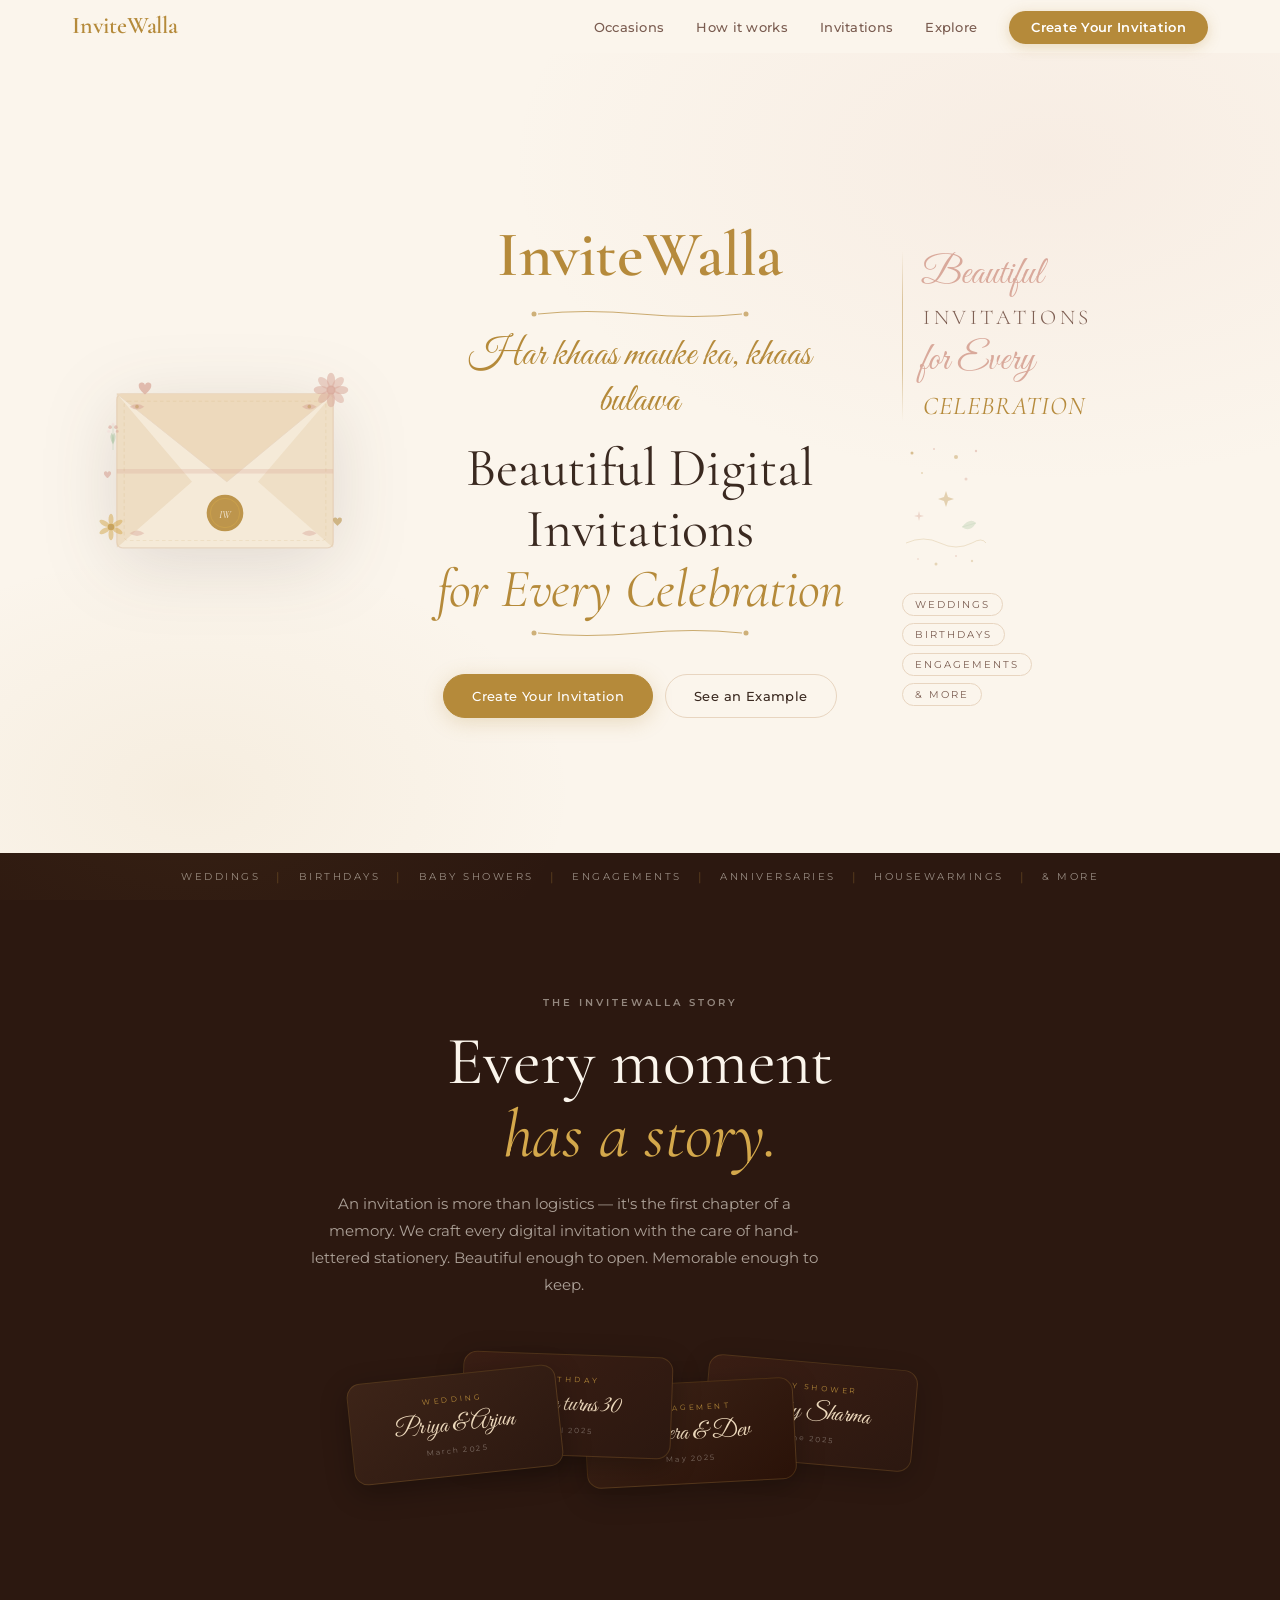
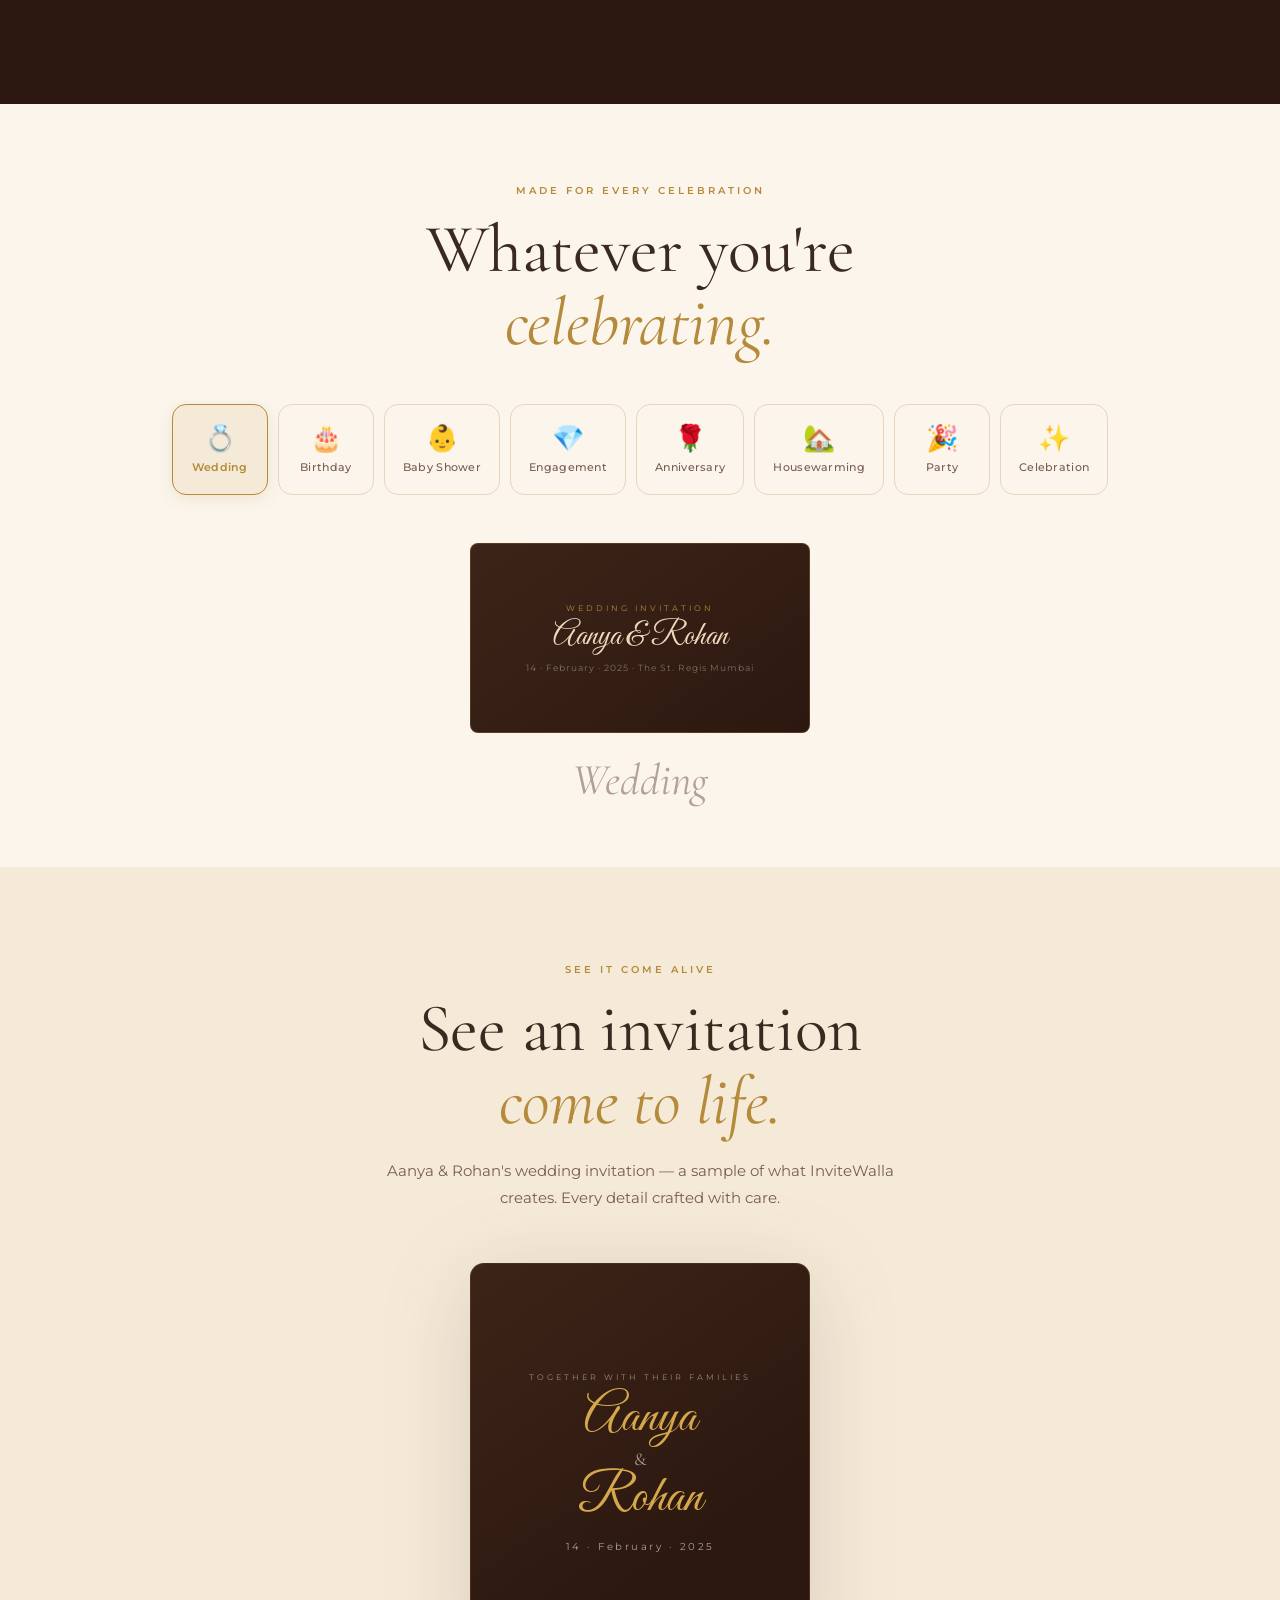
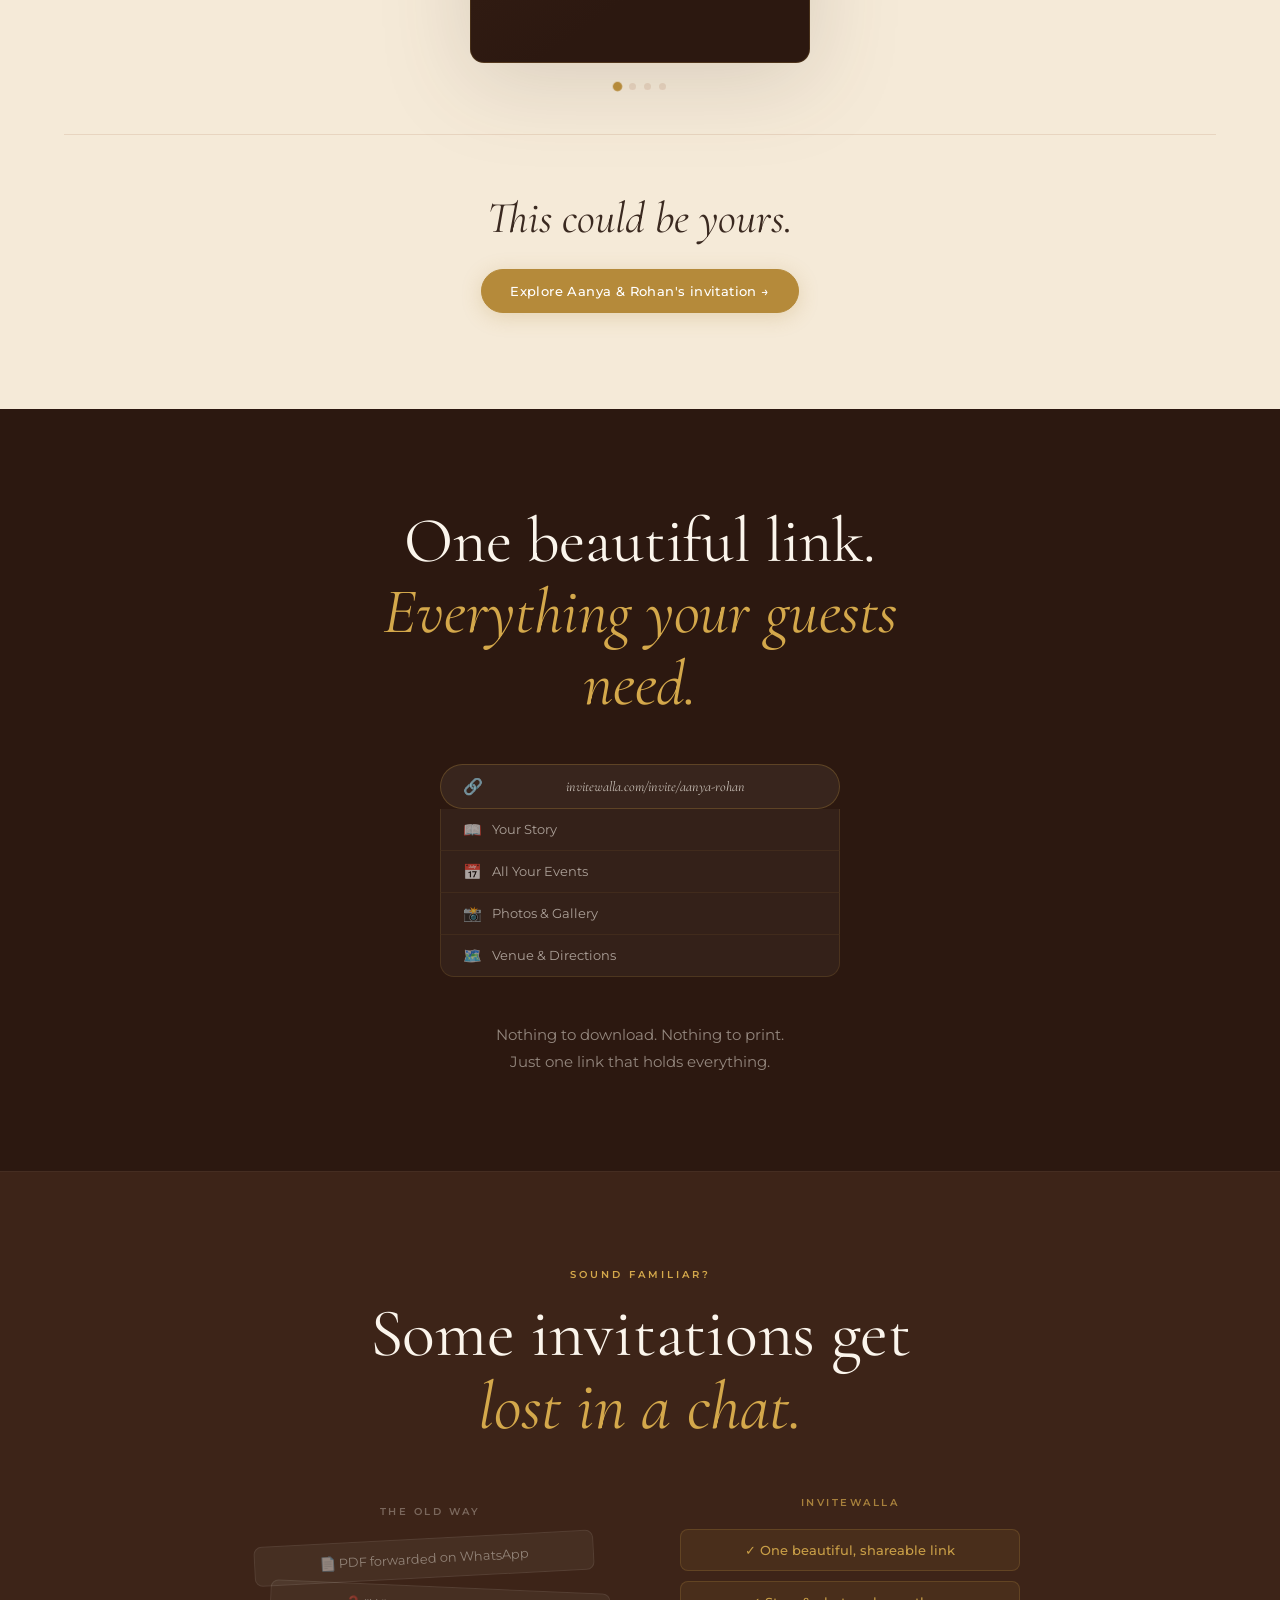
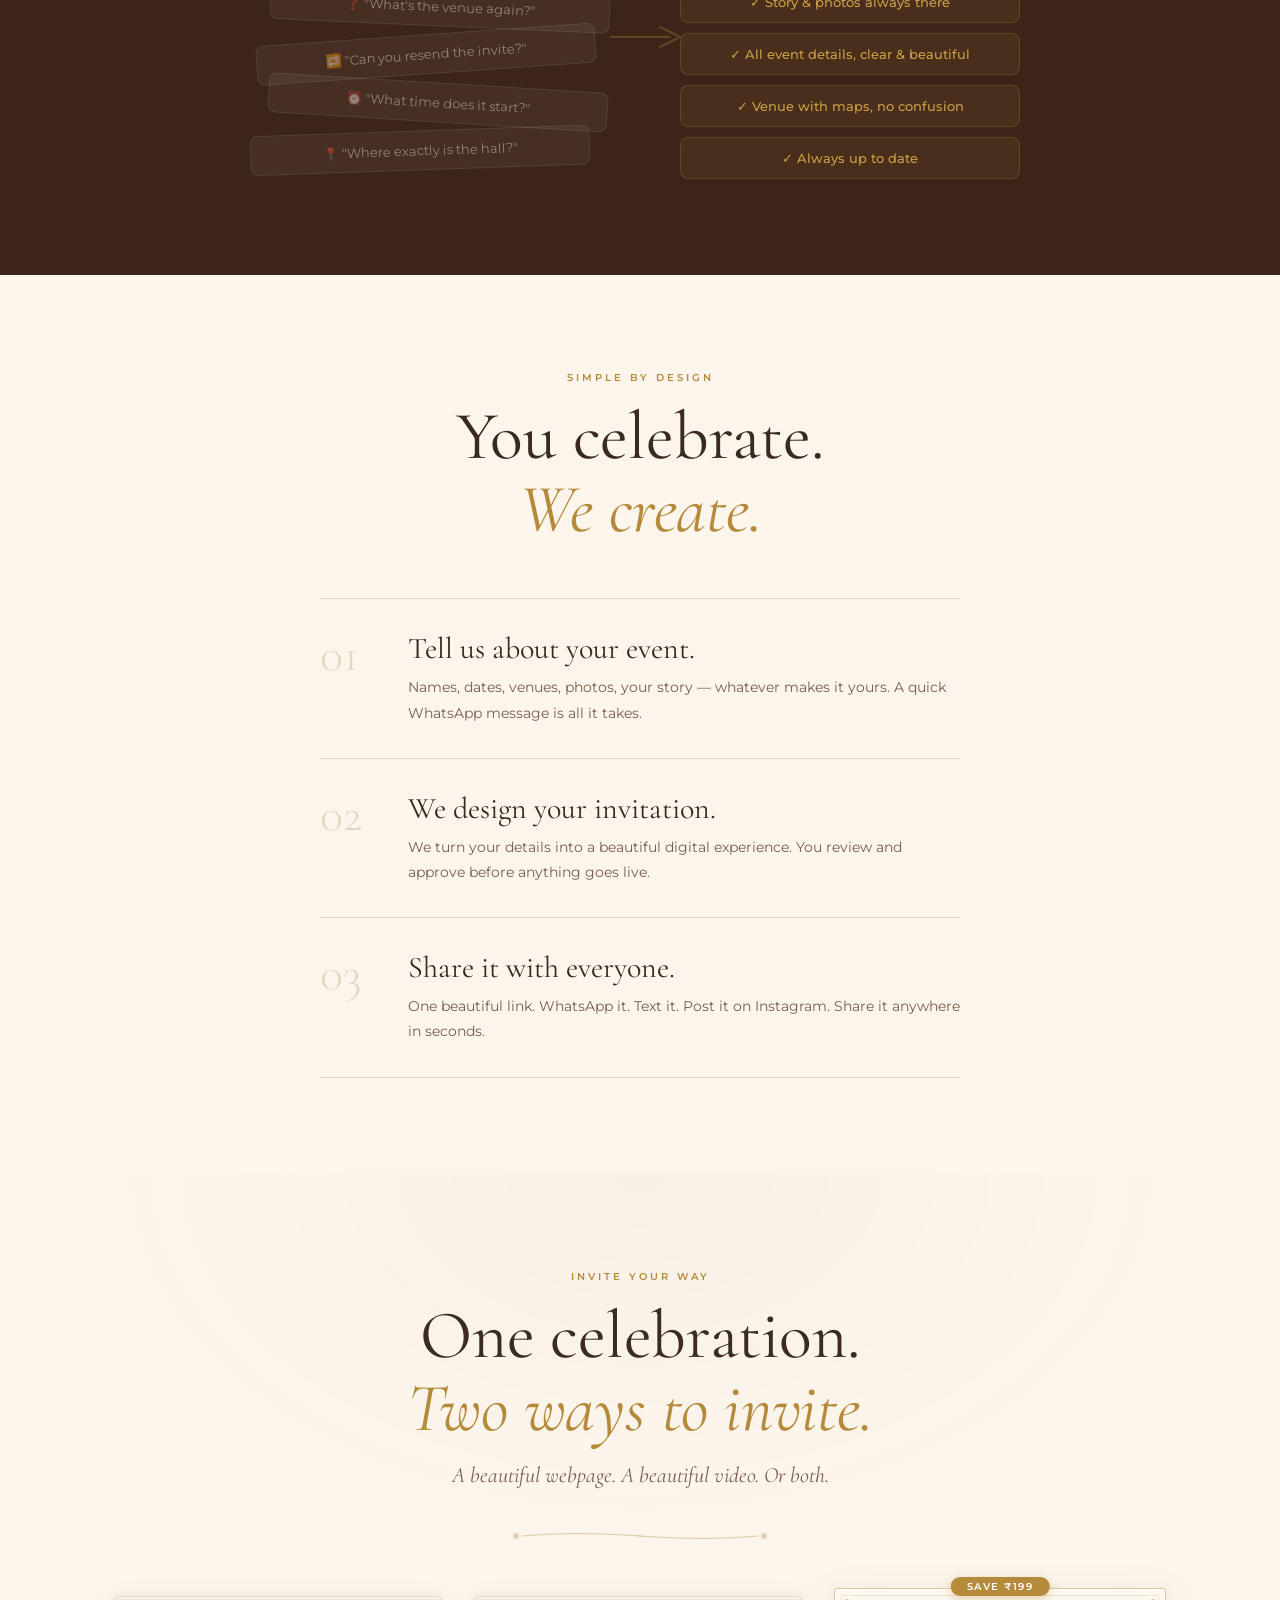
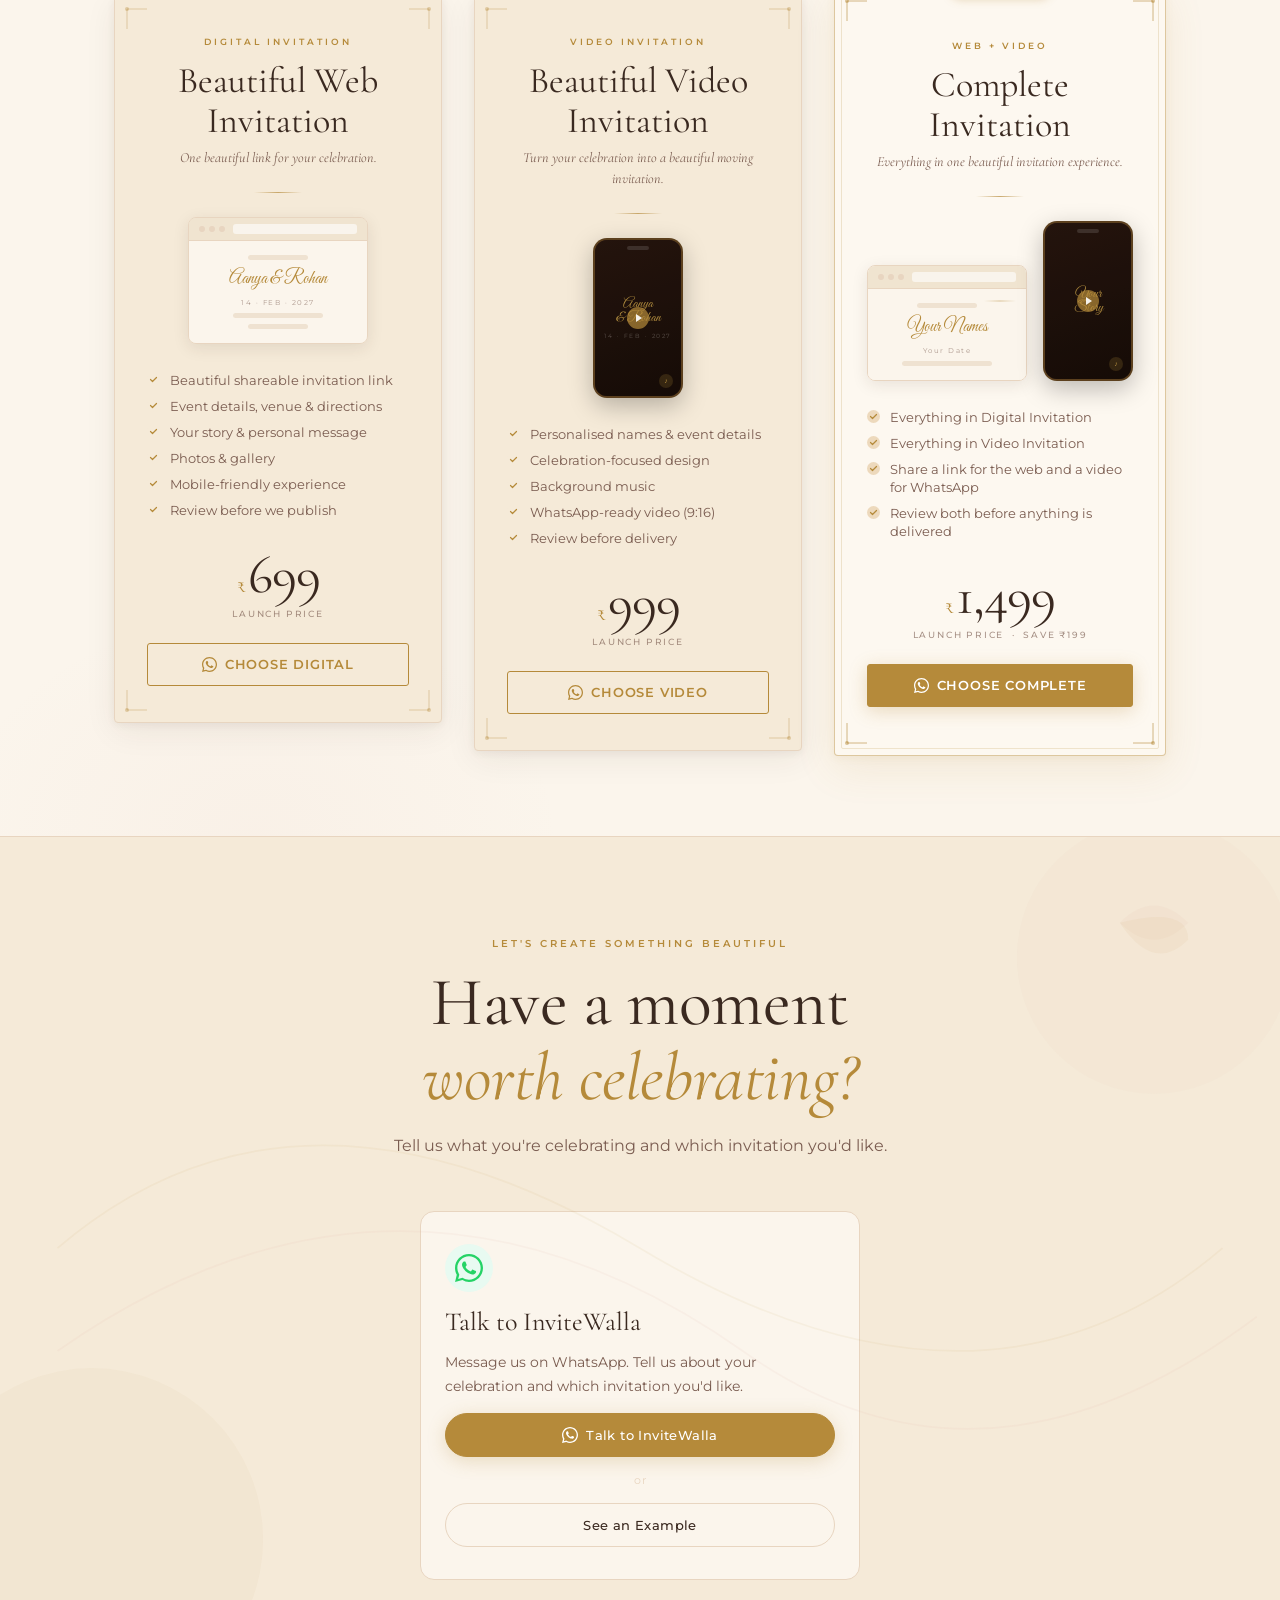
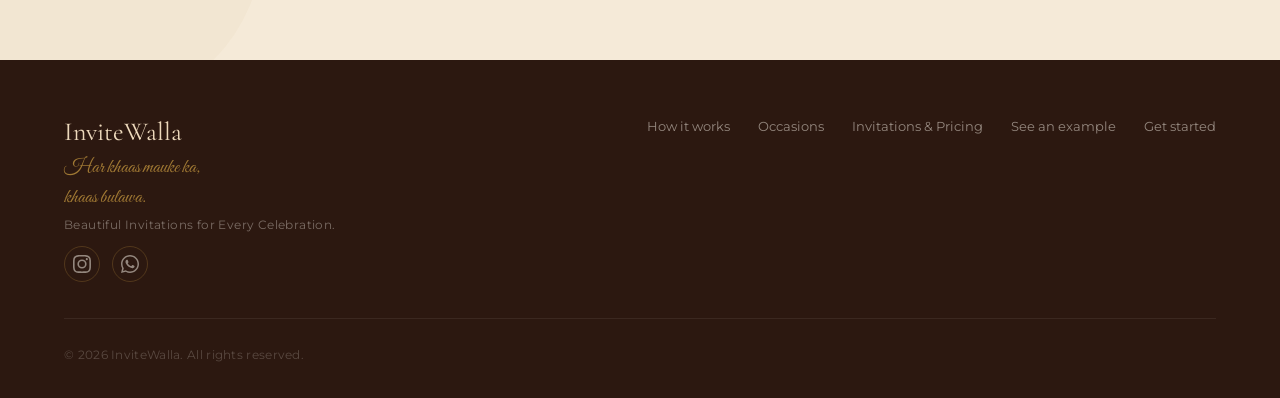
==== commit 64ccb6ae: "Update: SEO and pricing SEO Done, and Pricing Added for Digital Web Invite and Video Invite" ====
--- a/index.html
+++ b/index.html
@@ -4,31 +4,62 @@
   <meta charset="UTF-8" />
   <meta name="viewport" content="width=device-width, initial-scale=1.0" />
 
+  <!-- SEO -->
   <title>InviteWalla — Beautiful Digital Invitations for Every Occasion</title>
-  <meta name="description" content="Beautiful digital invitations for weddings, birthdays, baby showers, anniversaries, parties and life's special moments." />
+  <meta name="description" content="Create beautiful digital and video invitations for weddings, birthdays, baby showers, engagements, anniversaries, housewarmings and every special celebration." />
+  <meta name="robots" content="index, follow" />
+  <link rel="canonical" href="https://invitewalla.com/" />
 
   <!-- Open Graph -->
   <meta property="og:title" content="InviteWalla — Beautiful Digital Invitations for Every Occasion" />
-  <meta property="og:description" content="Har khaas mauke ka, khaas bulawa. Premium digital invitations for every celebration." />
+  <meta property="og:description" content="Beautiful digital and video invitations for weddings, birthdays, baby showers, engagements, anniversaries, housewarmings and every special celebration." />
   <meta property="og:type" content="website" />
   <meta property="og:url" content="https://invitewalla.com/" />
-  <meta property="og:image" content="https://invitewalla.com/images/og-preview.jpg" />
-
-  <!-- Twitter Card -->
+  <meta property="og:image" content="https://invitewalla.com/images/banner.jpeg" />
+  <meta property="og:image:alt" content="InviteWalla — Beautiful Digital Invitations for Every Occasion" />
+  <meta property="og:site_name" content="InviteWalla" />
+  <meta property="og:locale" content="en_IN" />
+
+  <!-- Twitter / X Card -->
   <meta name="twitter:card" content="summary_large_image" />
-  <meta name="twitter:title" content="InviteWalla — Beautiful Digital Invitations" />
-  <meta name="twitter:description" content="Har khaas mauke ka, khaas bulawa." />
-
-  <link rel="icon" href="favicon.ico" type="image/x-icon" />
-
+  <meta name="twitter:title" content="InviteWalla — Beautiful Digital Invitations for Every Occasion" />
+  <meta name="twitter:description" content="Beautiful digital and video invitations for weddings, birthdays, baby showers, engagements, anniversaries, housewarmings and every special celebration." />
+  <meta name="twitter:image" content="https://invitewalla.com/images/banner.jpeg" />
+
+  <!-- Favicon -->
+  <link rel="icon" href="images/logo.jpeg" type="image/jpeg" />
+
+  <!-- Fonts -->
   <link rel="preconnect" href="https://fonts.googleapis.com">
   <link rel="preconnect" href="https://fonts.gstatic.com" crossorigin>
   <link
-    href="https://fonts.googleapis.com/css2?family=Cormorant+Garamond:ital,wght@0,300;0,400;0,500;0,600;1,300;1,400;1,500;1,600&family=Great+Vibes&family=Montserrat:wght@300;400;500;600&family=Inter:wght@300;400;500&display=swap"
+    href="https://fonts.googleapis.com/css2?family=Cormorant+Garamond:ital,wght@0,300;0,400;0,500;0,600;1,300;1,400;1,500;1,600&family=Great+Vibes&family=Montserrat:wght@300;400;500;600&display=swap"
     rel="stylesheet"
   >
 
+  <!-- Styles -->
   <link rel="stylesheet" href="css/marketing.css">
+  <link rel="stylesheet" href="css/pricing.css">
+
+  <!-- Structured Data -->
+  <script type="application/ld+json">
+  {
+    "@context": "https://schema.org",
+    "@type": "Organization",
+    "name": "InviteWalla",
+    "url": "https://invitewalla.com/",
+    "logo": "https://invitewalla.com/images/logo.jpeg",
+    "description": "InviteWalla creates beautiful digital and video invitations for weddings, birthdays, baby showers, engagements, anniversaries, housewarmings and every special celebration.",
+    "sameAs": [
+      "https://instagram.com/invitewalla"
+    ],
+    "contactPoint": {
+      "@type": "ContactPoint",
+      "contactType": "customer service",
+      "availableLanguage": ["English", "Hindi"]
+    }
+  }
+  </script>
 </head>
 
 <body>
@@ -49,7 +80,8 @@
         <ul class="iw-nav-links" role="list">
           <li><a href="#occasions">Occasions</a></li>
           <li><a href="#how-it-works">How it works</a></li>
-          <li><a href="invite/aanya-rohan/">Explore</a></li>
+          <li><a href="#pricing">Invitations</a></li>
+          <li><a href="invite/aanya-rohan/" aria-label="See a sample digital wedding invitation by InviteWalla">Explore</a></li>
           <li>
             <a href="#enquire" class="iw-nav-cta">Create Your Invitation</a>
           </li>
@@ -62,6 +94,7 @@
         <ul role="list">
           <li><a href="#occasions">Occasions</a></li>
           <li><a href="#how-it-works">How it works</a></li>
+          <li><a href="#pricing">Invitations</a></li>
           <li><a href="invite/aanya-rohan/">Explore</a></li>
           <li><a href="#enquire" class="iw-mobile-cta">Create Your Invitation</a></li>
         </ul>
@@ -171,9 +204,12 @@
           </p>
 
           <h1 class="iw-hero-heading iw-hero-anim iw-hero-anim--3" id="iw-hero-heading">
-            Beautiful Invitations<br>
+            Beautiful Digital Invitations<br>
             <em>for Every Celebration</em>
           </h1>
+          <p class="iw-hero-occasions-seo iw-sr-only">
+            Beautiful invitations for weddings, birthdays, baby showers, engagements, anniversaries, housewarmings and every special celebration.
+          </p>
 
           <div class="iw-hero-gold-line iw-hero-anim iw-hero-anim--4" aria-hidden="true">
             <svg viewBox="0 0 220 14" fill="none" width="220" height="14" class="iw-gold-svg">
@@ -440,7 +476,7 @@
           See an invitation<br><em>come to life.</em>
         </h2>
         <p class="iw-section-sub reveal">
-          Aanya &amp; Rohan's wedding invitation — a real example of what InviteWalla creates.
+          Aanya &amp; Rohan's wedding invitation — a sample of what InviteWalla creates.
           Every detail crafted with care.
         </p>
 
@@ -517,7 +553,7 @@
         <div class="iw-showcase-end reveal">
           <p class="iw-showcase-end-text">This could be yours.</p>
           <a href="invite/aanya-rohan/" class="iw-btn iw-btn-primary">
-            Explore the full invitation →
+            Explore Aanya &amp; Rohan's invitation →
           </a>
         </div>
 
@@ -637,6 +673,369 @@
             </div>
           </li>
         </ol>
+
+      </div>
+    </section>
+
+
+    <!-- ── PRICING / PRODUCTS ───────────────────────────────── -->
+
+    <section class="iw-pricing" id="pricing" aria-labelledby="iw-pricing-heading">
+      <div class="iw-section-container">
+
+        <p class="iw-eyebrow reveal">Invite your way</p>
+        <h2 class="iw-section-heading reveal" id="iw-pricing-heading">
+          One celebration.<br><em>Two ways to invite.</em>
+        </h2>
+        <p class="iw-pricing-sub reveal">
+          A beautiful webpage. A beautiful video. Or both.
+        </p>
+
+        <!-- Gold divider -->
+        <div class="iw-pricing-divider reveal" aria-hidden="true">
+          <svg viewBox="0 0 260 16" fill="none" width="260" height="16">
+            <path d="M12 8 Q65 3 130 8 Q195 13 248 8" stroke="#B58A3A" stroke-width="0.9" fill="none" opacity="0.7"/>
+            <circle cx="6"   cy="8" r="3" fill="#B58A3A" opacity="0.5"/>
+            <circle cx="254" cy="8" r="3" fill="#B58A3A" opacity="0.5"/>
+            <circle cx="130" cy="8" r="2" fill="#D4A84B" opacity="0.45"/>
+          </svg>
+        </div>
+
+        <div class="iw-pricing-grid">
+
+          <!-- ── DIGITAL INVITATION ── -->
+          <article class="iw-price-card" aria-label="Digital Invitation — ₹699">
+
+            <!-- Corner ornaments -->
+            <svg class="iw-price-card-corner iw-price-card-corner--tl" viewBox="0 0 24 24" fill="none" aria-hidden="true">
+              <path d="M2 22 L2 2 L22 2" stroke="#B58A3A" stroke-width="0.8" opacity="0.45"/>
+              <circle cx="2" cy="2" r="2" fill="#B58A3A" opacity="0.35"/>
+            </svg>
+            <svg class="iw-price-card-corner iw-price-card-corner--tr" viewBox="0 0 24 24" fill="none" aria-hidden="true">
+              <path d="M2 22 L2 2 L22 2" stroke="#B58A3A" stroke-width="0.8" opacity="0.45"/>
+              <circle cx="2" cy="2" r="2" fill="#B58A3A" opacity="0.35"/>
+            </svg>
+            <svg class="iw-price-card-corner iw-price-card-corner--bl" viewBox="0 0 24 24" fill="none" aria-hidden="true">
+              <path d="M2 22 L2 2 L22 2" stroke="#B58A3A" stroke-width="0.8" opacity="0.45"/>
+              <circle cx="2" cy="2" r="2" fill="#B58A3A" opacity="0.35"/>
+            </svg>
+            <svg class="iw-price-card-corner iw-price-card-corner--br" viewBox="0 0 24 24" fill="none" aria-hidden="true">
+              <path d="M2 22 L2 2 L22 2" stroke="#B58A3A" stroke-width="0.8" opacity="0.45"/>
+              <circle cx="2" cy="2" r="2" fill="#B58A3A" opacity="0.35"/>
+            </svg>
+
+            <span class="iw-price-eyebrow">Digital Invitation</span>
+
+            <h3 class="iw-price-name">Beautiful Web<br>Invitation</h3>
+            <p class="iw-price-tagline">One beautiful link for your celebration.</p>
+
+            <div class="iw-price-rule" aria-hidden="true"></div>
+
+            <!-- Web preview mockup -->
+            <div class="iw-price-visual" aria-hidden="true">
+              <div class="iw-price-web-preview">
+                <div class="iw-price-web-preview-bar">
+                  <div class="iw-price-web-preview-dot"></div>
+                  <div class="iw-price-web-preview-dot"></div>
+                  <div class="iw-price-web-preview-dot"></div>
+                  <div class="iw-price-web-preview-url"></div>
+                </div>
+                <div class="iw-price-web-preview-body">
+                  <div class="iw-price-web-preview-line iw-price-web-preview-line--sm"></div>
+                  <p class="iw-price-web-preview-name">Aanya &amp; Rohan</p>
+                  <p class="iw-price-web-preview-date">14 · FEB · 2027</p>
+                  <div class="iw-price-web-preview-line iw-price-web-preview-line--md"></div>
+                  <div class="iw-price-web-preview-line iw-price-web-preview-line--sm"></div>
+                </div>
+              </div>
+            </div>
+
+            <ul class="iw-price-features">
+              <li class="iw-price-feature">
+                <span class="iw-price-feature-check" aria-hidden="true">
+                  <svg width="13" height="13" viewBox="0 0 13 13" fill="none"><circle cx="6.5" cy="6.5" r="6.5" fill="#F5EAD8"/><path d="M3.5 6.5 L5.5 8.5 L9.5 4.5" stroke="#B58A3A" stroke-width="1.2" stroke-linecap="round" stroke-linejoin="round"/></svg>
+                </span>
+                Beautiful shareable invitation link
+              </li>
+              <li class="iw-price-feature">
+                <span class="iw-price-feature-check" aria-hidden="true">
+                  <svg width="13" height="13" viewBox="0 0 13 13" fill="none"><circle cx="6.5" cy="6.5" r="6.5" fill="#F5EAD8"/><path d="M3.5 6.5 L5.5 8.5 L9.5 4.5" stroke="#B58A3A" stroke-width="1.2" stroke-linecap="round" stroke-linejoin="round"/></svg>
+                </span>
+                Event details, venue &amp; directions
+              </li>
+              <li class="iw-price-feature">
+                <span class="iw-price-feature-check" aria-hidden="true">
+                  <svg width="13" height="13" viewBox="0 0 13 13" fill="none"><circle cx="6.5" cy="6.5" r="6.5" fill="#F5EAD8"/><path d="M3.5 6.5 L5.5 8.5 L9.5 4.5" stroke="#B58A3A" stroke-width="1.2" stroke-linecap="round" stroke-linejoin="round"/></svg>
+                </span>
+                Your story &amp; personal message
+              </li>
+              <li class="iw-price-feature">
+                <span class="iw-price-feature-check" aria-hidden="true">
+                  <svg width="13" height="13" viewBox="0 0 13 13" fill="none"><circle cx="6.5" cy="6.5" r="6.5" fill="#F5EAD8"/><path d="M3.5 6.5 L5.5 8.5 L9.5 4.5" stroke="#B58A3A" stroke-width="1.2" stroke-linecap="round" stroke-linejoin="round"/></svg>
+                </span>
+                Photos &amp; gallery
+              </li>
+              <li class="iw-price-feature">
+                <span class="iw-price-feature-check" aria-hidden="true">
+                  <svg width="13" height="13" viewBox="0 0 13 13" fill="none"><circle cx="6.5" cy="6.5" r="6.5" fill="#F5EAD8"/><path d="M3.5 6.5 L5.5 8.5 L9.5 4.5" stroke="#B58A3A" stroke-width="1.2" stroke-linecap="round" stroke-linejoin="round"/></svg>
+                </span>
+                Mobile-friendly experience
+              </li>
+              <li class="iw-price-feature">
+                <span class="iw-price-feature-check" aria-hidden="true">
+                  <svg width="13" height="13" viewBox="0 0 13 13" fill="none"><circle cx="6.5" cy="6.5" r="6.5" fill="#F5EAD8"/><path d="M3.5 6.5 L5.5 8.5 L9.5 4.5" stroke="#B58A3A" stroke-width="1.2" stroke-linecap="round" stroke-linejoin="round"/></svg>
+                </span>
+                Review before we publish
+              </li>
+            </ul>
+
+            <div class="iw-price-amount-wrap">
+              <span class="iw-price-currency">₹</span>
+              <span class="iw-price-amount">699</span>
+            </div>
+            <p class="iw-price-launch">Launch price</p>
+
+            <a
+              class="iw-price-cta"
+              href="https://wa.me/917055747717?text=Hi%20InviteWalla%2C%20I%27d%20like%20a%20Digital%20Invitation%20for%20my%20event."
+              target="_blank"
+              rel="noopener noreferrer"
+              data-price-wa
+              aria-label="Choose Digital Invitation — ₹699. Message InviteWalla on WhatsApp."
+            >
+              <svg class="iw-price-wa-icon" viewBox="0 0 24 24" fill="currentColor" width="15" height="15" aria-hidden="true">
+                <path d="M17.472 14.382c-.297-.149-1.758-.867-2.03-.967-.273-.099-.471-.148-.67.15-.197.297-.767.966-.94 1.164-.173.199-.347.223-.644.075-.297-.15-1.255-.463-2.39-1.475-.883-.788-1.48-1.761-1.653-2.059-.173-.297-.018-.458.13-.606.134-.133.298-.347.446-.52.149-.174.198-.298.298-.497.099-.198.05-.371-.025-.52-.075-.149-.669-1.612-.916-2.207-.242-.579-.487-.5-.669-.51-.173-.008-.371-.01-.57-.01-.198 0-.52.074-.792.372-.272.297-1.04 1.016-1.04 2.479 0 1.462 1.065 2.875 1.213 3.074.149.198 2.096 3.2 5.077 4.487.709.306 1.262.489 1.694.625.712.227 1.36.195 1.871.118.571-.085 1.758-.719 2.006-1.413.248-.694.248-1.289.173-1.413-.074-.124-.272-.198-.57-.347z"/>
+                <path d="M12 0C5.373 0 0 5.373 0 12c0 2.117.554 4.103 1.523 5.828L.057 23.999l6.305-1.654A11.954 11.954 0 0012 24c6.627 0 12-5.373 12-12S18.627 0 12 0zm0 22c-1.886 0-3.645-.525-5.153-1.437l-.369-.221-3.742.981.998-3.649-.241-.374A9.949 9.949 0 012 12C2 6.477 6.477 2 12 2s10 4.477 10 10-4.477 10-10 10z"/>
+              </svg>
+              Choose Digital
+            </a>
+          </article>
+
+
+          <!-- ── VIDEO INVITATION ── -->
+          <article class="iw-price-card" aria-label="Video Invitation — ₹999">
+
+            <svg class="iw-price-card-corner iw-price-card-corner--tl" viewBox="0 0 24 24" fill="none" aria-hidden="true">
+              <path d="M2 22 L2 2 L22 2" stroke="#B58A3A" stroke-width="0.8" opacity="0.45"/>
+              <circle cx="2" cy="2" r="2" fill="#B58A3A" opacity="0.35"/>
+            </svg>
+            <svg class="iw-price-card-corner iw-price-card-corner--tr" viewBox="0 0 24 24" fill="none" aria-hidden="true">
+              <path d="M2 22 L2 2 L22 2" stroke="#B58A3A" stroke-width="0.8" opacity="0.45"/>
+              <circle cx="2" cy="2" r="2" fill="#B58A3A" opacity="0.35"/>
+            </svg>
+            <svg class="iw-price-card-corner iw-price-card-corner--bl" viewBox="0 0 24 24" fill="none" aria-hidden="true">
+              <path d="M2 22 L2 2 L22 2" stroke="#B58A3A" stroke-width="0.8" opacity="0.45"/>
+              <circle cx="2" cy="2" r="2" fill="#B58A3A" opacity="0.35"/>
+            </svg>
+            <svg class="iw-price-card-corner iw-price-card-corner--br" viewBox="0 0 24 24" fill="none" aria-hidden="true">
+              <path d="M2 22 L2 2 L22 2" stroke="#B58A3A" stroke-width="0.8" opacity="0.45"/>
+              <circle cx="2" cy="2" r="2" fill="#B58A3A" opacity="0.35"/>
+            </svg>
+
+            <span class="iw-price-eyebrow">Video Invitation</span>
+
+            <h3 class="iw-price-name">Beautiful Video<br>Invitation</h3>
+            <p class="iw-price-tagline">Turn your celebration into a beautiful moving invitation.</p>
+
+            <div class="iw-price-rule" aria-hidden="true"></div>
+
+            <!-- Phone / video mockup -->
+            <div class="iw-price-visual" aria-hidden="true">
+              <div class="iw-price-phone">
+                <div class="iw-price-phone-frame">
+                  <div class="iw-price-phone-notch"></div>
+                  <div class="iw-price-phone-screen">
+                    <p class="iw-price-phone-names">Aanya<br>&amp; Rohan</p>
+                    <p class="iw-price-phone-date">14 · FEB · 2027</p>
+                    <div class="iw-price-phone-music">
+                      <span class="iw-price-phone-music-icon">♪</span>
+                    </div>
+                  </div>
+                  <div class="iw-price-phone-play">
+                    <div class="iw-price-phone-play-btn">
+                      <svg width="8" height="10" viewBox="0 0 8 10" fill="none" aria-label="Play">
+                        <path d="M1 1 L7 5 L1 9 Z" fill="white" opacity="0.9"/>
+                      </svg>
+                    </div>
+                  </div>
+                </div>
+              </div>
+            </div>
+
+            <ul class="iw-price-features">
+              <li class="iw-price-feature">
+                <span class="iw-price-feature-check" aria-hidden="true">
+                  <svg width="13" height="13" viewBox="0 0 13 13" fill="none"><circle cx="6.5" cy="6.5" r="6.5" fill="#F5EAD8"/><path d="M3.5 6.5 L5.5 8.5 L9.5 4.5" stroke="#B58A3A" stroke-width="1.2" stroke-linecap="round" stroke-linejoin="round"/></svg>
+                </span>
+                Personalised names &amp; event details
+              </li>
+              <li class="iw-price-feature">
+                <span class="iw-price-feature-check" aria-hidden="true">
+                  <svg width="13" height="13" viewBox="0 0 13 13" fill="none"><circle cx="6.5" cy="6.5" r="6.5" fill="#F5EAD8"/><path d="M3.5 6.5 L5.5 8.5 L9.5 4.5" stroke="#B58A3A" stroke-width="1.2" stroke-linecap="round" stroke-linejoin="round"/></svg>
+                </span>
+                Celebration-focused design
+              </li>
+              <li class="iw-price-feature">
+                <span class="iw-price-feature-check" aria-hidden="true">
+                  <svg width="13" height="13" viewBox="0 0 13 13" fill="none"><circle cx="6.5" cy="6.5" r="6.5" fill="#F5EAD8"/><path d="M3.5 6.5 L5.5 8.5 L9.5 4.5" stroke="#B58A3A" stroke-width="1.2" stroke-linecap="round" stroke-linejoin="round"/></svg>
+                </span>
+                Background music
+              </li>
+              <li class="iw-price-feature">
+                <span class="iw-price-feature-check" aria-hidden="true">
+                  <svg width="13" height="13" viewBox="0 0 13 13" fill="none"><circle cx="6.5" cy="6.5" r="6.5" fill="#F5EAD8"/><path d="M3.5 6.5 L5.5 8.5 L9.5 4.5" stroke="#B58A3A" stroke-width="1.2" stroke-linecap="round" stroke-linejoin="round"/></svg>
+                </span>
+                WhatsApp-ready video (9:16)
+              </li>
+              <li class="iw-price-feature">
+                <span class="iw-price-feature-check" aria-hidden="true">
+                  <svg width="13" height="13" viewBox="0 0 13 13" fill="none"><circle cx="6.5" cy="6.5" r="6.5" fill="#F5EAD8"/><path d="M3.5 6.5 L5.5 8.5 L9.5 4.5" stroke="#B58A3A" stroke-width="1.2" stroke-linecap="round" stroke-linejoin="round"/></svg>
+                </span>
+                Review before delivery
+              </li>
+            </ul>
+
+            <div class="iw-price-amount-wrap">
+              <span class="iw-price-currency">₹</span>
+              <span class="iw-price-amount">999</span>
+            </div>
+            <p class="iw-price-launch">Launch price</p>
+
+            <a
+              class="iw-price-cta"
+              href="https://wa.me/917055747717?text=Hi%20InviteWalla%2C%20I%27d%20like%20a%20Video%20Invitation%20for%20my%20event."
+              target="_blank"
+              rel="noopener noreferrer"
+              data-price-wa
+              aria-label="Choose Video Invitation — ₹999. Message InviteWalla on WhatsApp."
+            >
+              <svg class="iw-price-wa-icon" viewBox="0 0 24 24" fill="currentColor" width="15" height="15" aria-hidden="true">
+                <path d="M17.472 14.382c-.297-.149-1.758-.867-2.03-.967-.273-.099-.471-.148-.67.15-.197.297-.767.966-.94 1.164-.173.199-.347.223-.644.075-.297-.15-1.255-.463-2.39-1.475-.883-.788-1.48-1.761-1.653-2.059-.173-.297-.018-.458.13-.606.134-.133.298-.347.446-.52.149-.174.198-.298.298-.497.099-.198.05-.371-.025-.52-.075-.149-.669-1.612-.916-2.207-.242-.579-.487-.5-.669-.51-.173-.008-.371-.01-.57-.01-.198 0-.52.074-.792.372-.272.297-1.04 1.016-1.04 2.479 0 1.462 1.065 2.875 1.213 3.074.149.198 2.096 3.2 5.077 4.487.709.306 1.262.489 1.694.625.712.227 1.36.195 1.871.118.571-.085 1.758-.719 2.006-1.413.248-.694.248-1.289.173-1.413-.074-.124-.272-.198-.57-.347z"/>
+                <path d="M12 0C5.373 0 0 5.373 0 12c0 2.117.554 4.103 1.523 5.828L.057 23.999l6.305-1.654A11.954 11.954 0 0012 24c6.627 0 12-5.373 12-12S18.627 0 12 0zm0 22c-1.886 0-3.645-.525-5.153-1.437l-.369-.221-3.742.981.998-3.649-.241-.374A9.949 9.949 0 012 12C2 6.477 6.477 2 12 2s10 4.477 10 10-4.477 10-10 10z"/>
+              </svg>
+              Choose Video
+            </a>
+          </article>
+
+
+          <!-- ── COMPLETE INVITATION ── -->
+          <article class="iw-price-card iw-price-card--featured" aria-label="Complete Invitation — ₹1,499. Save ₹199.">
+
+            <div class="iw-price-save" aria-label="Save ₹199">Save ₹199</div>
+
+            <svg class="iw-price-card-corner iw-price-card-corner--tl" viewBox="0 0 24 24" fill="none" aria-hidden="true">
+              <path d="M2 22 L2 2 L22 2" stroke="#B58A3A" stroke-width="1" opacity="0.6"/>
+              <circle cx="2" cy="2" r="2" fill="#B58A3A" opacity="0.5"/>
+            </svg>
+            <svg class="iw-price-card-corner iw-price-card-corner--tr" viewBox="0 0 24 24" fill="none" aria-hidden="true">
+              <path d="M2 22 L2 2 L22 2" stroke="#B58A3A" stroke-width="1" opacity="0.6"/>
+              <circle cx="2" cy="2" r="2" fill="#B58A3A" opacity="0.5"/>
+            </svg>
+            <svg class="iw-price-card-corner iw-price-card-corner--bl" viewBox="0 0 24 24" fill="none" aria-hidden="true">
+              <path d="M2 22 L2 2 L22 2" stroke="#B58A3A" stroke-width="1" opacity="0.6"/>
+              <circle cx="2" cy="2" r="2" fill="#B58A3A" opacity="0.5"/>
+            </svg>
+            <svg class="iw-price-card-corner iw-price-card-corner--br" viewBox="0 0 24 24" fill="none" aria-hidden="true">
+              <path d="M2 22 L2 2 L22 2" stroke="#B58A3A" stroke-width="1" opacity="0.6"/>
+              <circle cx="2" cy="2" r="2" fill="#B58A3A" opacity="0.5"/>
+            </svg>
+
+            <span class="iw-price-eyebrow">Web + Video</span>
+
+            <h3 class="iw-price-name">Complete<br>Invitation</h3>
+            <p class="iw-price-tagline">Everything in one beautiful invitation experience.</p>
+
+            <div class="iw-price-rule" aria-hidden="true"></div>
+
+            <!-- Combined visual: web preview + phone -->
+            <div class="iw-price-visual" aria-hidden="true">
+              <div class="iw-price-combo-visual">
+                <div class="iw-price-web-preview">
+                  <div class="iw-price-web-preview-bar">
+                    <div class="iw-price-web-preview-dot"></div>
+                    <div class="iw-price-web-preview-dot"></div>
+                    <div class="iw-price-web-preview-dot"></div>
+                    <div class="iw-price-web-preview-url"></div>
+                  </div>
+                  <div class="iw-price-web-preview-body">
+                    <div class="iw-price-web-preview-line iw-price-web-preview-line--sm"></div>
+                    <p class="iw-price-web-preview-name">Your Names</p>
+                    <p class="iw-price-web-preview-date">Your Date</p>
+                    <div class="iw-price-web-preview-line iw-price-web-preview-line--md"></div>
+                  </div>
+                </div>
+                <div class="iw-price-combo-line"></div>
+                <div class="iw-price-phone">
+                  <div class="iw-price-phone-frame">
+                    <div class="iw-price-phone-notch"></div>
+                    <div class="iw-price-phone-screen">
+                      <p class="iw-price-phone-names">Your<br>Story</p>
+                      <div class="iw-price-phone-music">
+                        <span class="iw-price-phone-music-icon">♪</span>
+                      </div>
+                    </div>
+                    <div class="iw-price-phone-play">
+                      <div class="iw-price-phone-play-btn">
+                        <svg width="8" height="10" viewBox="0 0 8 10" fill="none" aria-label="Play">
+                          <path d="M1 1 L7 5 L1 9 Z" fill="white" opacity="0.9"/>
+                        </svg>
+                      </div>
+                    </div>
+                  </div>
+                </div>
+              </div>
+            </div>
+
+            <ul class="iw-price-features">
+              <li class="iw-price-feature">
+                <span class="iw-price-feature-check" aria-hidden="true">
+                  <svg width="13" height="13" viewBox="0 0 13 13" fill="none"><circle cx="6.5" cy="6.5" r="6.5" fill="#EDD9BC"/><path d="M3.5 6.5 L5.5 8.5 L9.5 4.5" stroke="#B58A3A" stroke-width="1.2" stroke-linecap="round" stroke-linejoin="round"/></svg>
+                </span>
+                Everything in Digital Invitation
+              </li>
+              <li class="iw-price-feature">
+                <span class="iw-price-feature-check" aria-hidden="true">
+                  <svg width="13" height="13" viewBox="0 0 13 13" fill="none"><circle cx="6.5" cy="6.5" r="6.5" fill="#EDD9BC"/><path d="M3.5 6.5 L5.5 8.5 L9.5 4.5" stroke="#B58A3A" stroke-width="1.2" stroke-linecap="round" stroke-linejoin="round"/></svg>
+                </span>
+                Everything in Video Invitation
+              </li>
+              <li class="iw-price-feature">
+                <span class="iw-price-feature-check" aria-hidden="true">
+                  <svg width="13" height="13" viewBox="0 0 13 13" fill="none"><circle cx="6.5" cy="6.5" r="6.5" fill="#EDD9BC"/><path d="M3.5 6.5 L5.5 8.5 L9.5 4.5" stroke="#B58A3A" stroke-width="1.2" stroke-linecap="round" stroke-linejoin="round"/></svg>
+                </span>
+                Share a link for the web and a video for WhatsApp
+              </li>
+              <li class="iw-price-feature">
+                <span class="iw-price-feature-check" aria-hidden="true">
+                  <svg width="13" height="13" viewBox="0 0 13 13" fill="none"><circle cx="6.5" cy="6.5" r="6.5" fill="#EDD9BC"/><path d="M3.5 6.5 L5.5 8.5 L9.5 4.5" stroke="#B58A3A" stroke-width="1.2" stroke-linecap="round" stroke-linejoin="round"/></svg>
+                </span>
+                Review both before anything is delivered
+              </li>
+            </ul>
+
+            <div class="iw-price-amount-wrap">
+              <span class="iw-price-currency">₹</span>
+              <span class="iw-price-amount">1,499</span>
+            </div>
+            <p class="iw-price-launch">Launch price &nbsp;·&nbsp; Save ₹199</p>
+
+            <a
+              class="iw-price-cta"
+              href="https://wa.me/917055747717?text=Hi%20InviteWalla%2C%20I%27d%20like%20the%20Complete%20Invitation%20%E2%80%94%20Web%20%2B%20Video."
+              target="_blank"
+              rel="noopener noreferrer"
+              data-price-wa
+              aria-label="Choose Complete Invitation — ₹1,499. Message InviteWalla on WhatsApp."
+            >
+              <svg class="iw-price-wa-icon" viewBox="0 0 24 24" fill="currentColor" width="15" height="15" aria-hidden="true">
+                <path d="M17.472 14.382c-.297-.149-1.758-.867-2.03-.967-.273-.099-.471-.148-.67.15-.197.297-.767.966-.94 1.164-.173.199-.347.223-.644.075-.297-.15-1.255-.463-2.39-1.475-.883-.788-1.48-1.761-1.653-2.059-.173-.297-.018-.458.13-.606.134-.133.298-.347.446-.52.149-.174.198-.298.298-.497.099-.198.05-.371-.025-.52-.075-.149-.669-1.612-.916-2.207-.242-.579-.487-.5-.669-.51-.173-.008-.371-.01-.57-.01-.198 0-.52.074-.792.372-.272.297-1.04 1.016-1.04 2.479 0 1.462 1.065 2.875 1.213 3.074.149.198 2.096 3.2 5.077 4.487.709.306 1.262.489 1.694.625.712.227 1.36.195 1.871.118.571-.085 1.758-.719 2.006-1.413.248-.694.248-1.289.173-1.413-.074-.124-.272-.198-.57-.347z"/>
+                <path d="M12 0C5.373 0 0 5.373 0 12c0 2.117.554 4.103 1.523 5.828L.057 23.999l6.305-1.654A11.954 11.954 0 0012 24c6.627 0 12-5.373 12-12S18.627 0 12 0zm0 22c-1.886 0-3.645-.525-5.153-1.437l-.369-.221-3.742.981.998-3.649-.241-.374A9.949 9.949 0 012 12C2 6.477 6.477 2 12 2s10 4.477 10 10-4.477 10-10 10z"/>
+              </svg>
+              Choose Complete
+            </a>
+          </article>
+
+        </div><!-- /.iw-pricing-grid -->
 
       </div>
     </section>
@@ -666,11 +1065,18 @@
             Have a moment<br><em>worth celebrating?</em>
           </h2>
           <p class="iw-final-sub">
-            Let's turn it into an invitation worth opening.
+            Tell us what you're celebrating and which invitation you'd like.
           </p>
         </div>
 
-        <div class="iw-enquire-layout reveal">
+        <div class="iw-enquire-layout iw-enquire-layout--wa-only reveal">
+
+          <!--
+            ═══════════════════════════════════════════════════
+            ENQUIRY FORM — currently disabled.
+            Enable when a form backend (Formspree / EmailJS)
+            is ready. See js/home.js for submission logic.
+            ═══════════════════════════════════════════════════
 
           <form class="iw-enquiry-form" id="enquiryForm" novalidate aria-label="Enquiry form">
 
@@ -723,6 +1129,8 @@
 
           </form>
 
+          -->
+
           <div class="iw-wa-panel">
             <div class="iw-wa-icon" aria-hidden="true">
               <svg viewBox="0 0 24 24" fill="currentColor" width="28" height="28">
@@ -730,27 +1138,31 @@
                 <path d="M12 0C5.373 0 0 5.373 0 12c0 2.117.554 4.103 1.523 5.828L.057 23.999l6.305-1.654A11.954 11.954 0 0012 24c6.627 0 12-5.373 12-12S18.627 0 12 0zm0 22c-1.886 0-3.645-.525-5.153-1.437l-.369-.221-3.742.981.998-3.649-.241-.374A9.949 9.949 0 012 12C2 6.477 6.477 2 12 2s10 4.477 10 10-4.477 10-10 10z"/>
               </svg>
             </div>
-            <p class="iw-wa-title">Prefer WhatsApp?</p>
-            <p class="iw-wa-desc">Message us directly and we'll get back to you right away.</p>
+            <p class="iw-wa-title">Talk to InviteWalla</p>
+            <p class="iw-wa-desc">Message us on WhatsApp. Tell us about your celebration and which invitation you'd like.</p>
             <a
-              class="iw-btn iw-btn-whatsapp"
+              class="iw-btn iw-btn-wa-brand"
               id="waLink"
               data-wa-link
-              href="https://wa.me/917055747717?text=Hi%2C%20I%27d%20like%20to%20create%20a%20digital%20invitation%20with%20InviteWalla."
+              href="https://wa.me/917055747717?text=Hi%2C%20I%27d%20like%20to%20create%20an%20invitation%20with%20InviteWalla."
               target="_blank"
               rel="noopener noreferrer"
-              aria-label="Chat with InviteWalla on WhatsApp"
+              aria-label="Talk to InviteWalla on WhatsApp"
             >
-              <svg viewBox="0 0 24 24" fill="currentColor" width="18" height="18" aria-hidden="true">
+              <svg viewBox="0 0 24 24" fill="currentColor" width="16" height="16" aria-hidden="true">
                 <path d="M17.472 14.382c-.297-.149-1.758-.867-2.03-.967-.273-.099-.471-.148-.67.15-.197.297-.767.966-.94 1.164-.173.199-.347.223-.644.075-.297-.15-1.255-.463-2.39-1.475-.883-.788-1.48-1.761-1.653-2.059-.173-.297-.018-.458.13-.606.134-.133.298-.347.446-.52.149-.174.198-.298.298-.497.099-.198.05-.371-.025-.52-.075-.149-.669-1.612-.916-2.207-.242-.579-.487-.5-.669-.51-.173-.008-.371-.01-.57-.01-.198 0-.52.074-.792.372-.272.297-1.04 1.016-1.04 2.479 0 1.462 1.065 2.875 1.213 3.074.149.198 2.096 3.2 5.077 4.487.709.306 1.262.489 1.694.625.712.227 1.36.195 1.871.118.571-.085 1.758-.719 2.006-1.413.248-.694.248-1.289.173-1.413-.074-.124-.272-.198-.57-.347z"/>
                 <path d="M12 0C5.373 0 0 5.373 0 12c0 2.117.554 4.103 1.523 5.828L.057 23.999l6.305-1.654A11.954 11.954 0 0012 24c6.627 0 12-5.373 12-12S18.627 0 12 0zm0 22c-1.886 0-3.645-.525-5.153-1.437l-.369-.221-3.742.981.998-3.649-.241-.374A9.949 9.949 0 012 12C2 6.477 6.477 2 12 2s10 4.477 10 10-4.477 10-10 10z"/>
               </svg>
-              Chat on WhatsApp
+              Talk to InviteWalla
             </a>
-            <div class="iw-wa-occasions">
-              <p>Weddings · Birthdays · Baby Showers</p>
-              <p>Engagements · Anniversaries · Parties</p>
-            </div>
+            <div class="iw-wa-or">or</div>
+            <a
+              class="iw-btn iw-btn-ghost iw-wa-example-link"
+              href="invite/aanya-rohan/"
+              aria-label="See a sample digital wedding invitation by InviteWalla"
+            >
+              See an Example
+            </a>
           </div>
 
         </div>
@@ -788,7 +1200,8 @@
             <ul class="iw-footer-links" role="list">
               <li><a href="#how-it-works">How it works</a></li>
               <li><a href="#occasions">Occasions</a></li>
-              <li><a href="invite/aanya-rohan/">See an example</a></li>
+              <li><a href="#pricing">Invitations &amp; Pricing</a></li>
+              <li><a href="invite/aanya-rohan/" aria-label="See a sample digital wedding invitation">See an example</a></li>
               <li><a href="#enquire">Get started</a></li>
             </ul>
           </nav>
--- a/css/marketing.css
+++ b/css/marketing.css
@@ -110,6 +110,21 @@
 .iw-section-sub--light { color: rgba(251,245,236,.62); }
 
 
+/* ── SCREEN READER ONLY ─────────────────────────────────── */
+
+.iw-sr-only {
+  position: absolute;
+  width: 1px;
+  height: 1px;
+  padding: 0;
+  margin: -1px;
+  overflow: hidden;
+  clip: rect(0, 0, 0, 0);
+  white-space: nowrap;
+  border: 0;
+}
+
+
 /* ── BUTTONS ────────────────────────────────────────────── */
 
 .iw-btn {
@@ -165,6 +180,37 @@
 .iw-btn-whatsapp:hover {
   background: #1ebe5d;
   box-shadow: 0 6px 20px rgba(37,211,102,.28);
+}
+
+/* Brand-styled WhatsApp button (uses InviteWalla palette) */
+.iw-btn-wa-brand {
+  background: var(--gold);
+  color: #fff;
+  border-color: var(--gold);
+  width: 100%;
+  justify-content: center;
+  box-shadow: 0 4px 18px rgba(181,138,58,.25);
+}
+.iw-btn-wa-brand:hover {
+  background: var(--gold-light);
+  border-color: var(--gold-light);
+  box-shadow: 0 8px 28px rgba(181,138,58,.38);
+}
+
+/* "or" separator in WA panel */
+.iw-wa-or {
+  text-align: center;
+  font-family: "Montserrat", sans-serif;
+  font-size: 11px;
+  color: var(--border);
+  letter-spacing: .5px;
+  margin: 2px 0;
+}
+
+/* Secondary "see an example" link in WA panel */
+.iw-wa-example-link {
+  width: 100%;
+  justify-content: center;
 }
 
 .iw-btn-submit {
@@ -1448,6 +1494,16 @@
   gap: 40px;
   max-width: 840px;
   margin-inline: auto;
+}
+
+/* When form is disabled, center the WA panel */
+.iw-enquire-layout--wa-only {
+  display: flex;
+  justify-content: center;
+  max-width: 440px;
+}
+.iw-enquire-layout--wa-only .iw-wa-panel {
+  width: 100%;
 }
 
 /* Form */
@@ -1702,6 +1758,7 @@
   .iw-hero-inner   { gap: 48px; }
 
   .iw-enquire-layout { grid-template-columns: 1fr 320px; }
+  .iw-enquire-layout--wa-only { grid-template-columns: 1fr; }
 
   .iw-story-cards { max-width: 580px; height: 270px; }
   .iw-story-card  { width: 210px; }
@@ -1723,9 +1780,7 @@
 }
 
 
-/* =========================================================
-   REDUCED MOTION
-========================================================= */
+/* ── REDUCED MOTION ─────────────────────────────────────── */
 
 @media (prefers-reduced-motion: reduce) {
   .reveal { opacity: 1; transform: none; transition: none; }
--- a/css/pricing.css
+++ b/css/pricing.css
@@ -0,0 +1,558 @@
+/* =========================================================
+   INVITEWALLA — Pricing / Products Section
+   css/pricing.css
+   =========================================================
+   Stationery-inspired layout. No SaaS cards.
+   Cream paper · muted gold borders · elegant typography
+========================================================= */
+
+
+/* =========================================================
+   SECTION WRAPPER
+========================================================= */
+
+.iw-pricing {
+  padding: 96px 0 80px;
+  background: var(--ivory);
+  position: relative;
+  overflow: hidden;
+}
+
+/* Subtle paper texture hint */
+.iw-pricing::before {
+  content: "";
+  position: absolute;
+  inset: 0;
+  background:
+    radial-gradient(ellipse 60% 40% at 50% 0%, rgba(181,138,58,.04) 0%, transparent 70%),
+    radial-gradient(ellipse 40% 30% at 20% 100%, rgba(217,169,155,.06) 0%, transparent 60%);
+  pointer-events: none;
+}
+
+.iw-pricing .iw-section-container {
+  text-align: center;
+}
+
+.iw-pricing-sub {
+  font-family: "Cormorant Garamond", serif;
+  font-size: clamp(17px, 2.8vw, 22px);
+  font-style: italic;
+  color: var(--muted);
+  margin-top: 14px;
+  margin-bottom: 0;
+  line-height: 1.5;
+}
+
+/* Gold divider after heading */
+.iw-pricing-divider {
+  display: flex;
+  justify-content: center;
+  margin: 36px auto 52px;
+}
+.iw-pricing-divider svg { opacity: .65; }
+
+
+/* =========================================================
+   STATIONERY GRID
+========================================================= */
+
+.iw-pricing-grid {
+  display: flex;
+  flex-direction: column;
+  gap: 32px;
+  align-items: center;
+  width: min(100%, 1100px);
+  margin-inline: auto;
+  padding-inline: 24px;
+}
+
+
+/* =========================================================
+   INDIVIDUAL STATIONERY CARD
+========================================================= */
+
+.iw-price-card {
+  position: relative;
+  width: 100%;
+  max-width: 440px;
+  background: var(--cream);
+  border: 1px solid var(--border);
+  border-radius: 4px;
+  padding: 40px 32px 36px;
+  text-align: center;
+
+  /* Paper shadow */
+  box-shadow:
+    0 2px 8px rgba(58,41,32,.06),
+    0 8px 32px rgba(58,41,32,.07),
+    inset 0 1px 0 rgba(255,255,255,.7);
+
+  /* Entrance animation state */
+  opacity: 0;
+  transform: translateY(28px);
+  transition:
+    opacity .7s cubic-bezier(0.22, 1, 0.36, 1),
+    transform .7s cubic-bezier(0.22, 1, 0.36, 1),
+    box-shadow .3s ease;
+}
+
+.iw-price-card.visible {
+  opacity: 1;
+  transform: none;
+}
+
+.iw-price-card:hover {
+  transform: translateY(-6px);
+  box-shadow:
+    0 4px 16px rgba(58,41,32,.08),
+    0 16px 48px rgba(58,41,32,.11),
+    inset 0 1px 0 rgba(255,255,255,.7);
+}
+
+/* Featured (complete) card gets slightly elevated treatment */
+.iw-price-card--featured {
+  background: #FDF8F0;
+  border-color: rgba(181,138,58,.45);
+  box-shadow:
+    0 2px 8px rgba(181,138,58,.08),
+    0 12px 40px rgba(181,138,58,.12),
+    inset 0 1px 0 rgba(255,255,255,.8);
+}
+
+/* Outer thin gold frame on featured */
+.iw-price-card--featured::after {
+  content: "";
+  position: absolute;
+  inset: 6px;
+  border: 1px solid rgba(181,138,58,.2);
+  border-radius: 2px;
+  pointer-events: none;
+}
+
+/* ── Corner ornaments ── */
+.iw-price-card-corner {
+  position: absolute;
+  width: 24px;
+  height: 24px;
+  pointer-events: none;
+}
+.iw-price-card-corner--tl { top: 10px;  left: 10px;  }
+.iw-price-card-corner--tr { top: 10px;  right: 10px; transform: scaleX(-1); }
+.iw-price-card-corner--bl { bottom: 10px; left: 10px;  transform: scaleY(-1); }
+.iw-price-card-corner--br { bottom: 10px; right: 10px; transform: scale(-1); }
+
+
+/* ── Save badge (launch price) ── */
+.iw-price-save {
+  position: absolute;
+  top: -12px;
+  left: 50%;
+  transform: translateX(-50%);
+  background: var(--gold);
+  color: #fff;
+  font-family: "Montserrat", sans-serif;
+  font-size: 9.5px;
+  font-weight: 600;
+  letter-spacing: 1.5px;
+  text-transform: uppercase;
+  padding: 4px 16px;
+  border-radius: 20px;
+  white-space: nowrap;
+  box-shadow: 0 3px 10px rgba(181,138,58,.35);
+}
+
+/* ── Card header ── */
+.iw-price-eyebrow {
+  font-family: "Montserrat", sans-serif;
+  font-size: 8.5px;
+  font-weight: 600;
+  letter-spacing: 3px;
+  text-transform: uppercase;
+  color: var(--gold);
+  margin-bottom: 14px;
+  display: block;
+}
+
+.iw-price-name {
+  font-family: "Cormorant Garamond", serif;
+  font-size: clamp(28px, 5vw, 36px);
+  font-weight: 400;
+  color: var(--text);
+  line-height: 1.1;
+  margin-bottom: 6px;
+}
+
+.iw-price-tagline {
+  font-family: "Cormorant Garamond", serif;
+  font-size: 14px;
+  font-style: italic;
+  color: var(--muted);
+  line-height: 1.5;
+  margin-bottom: 24px;
+}
+
+/* Thin gold rule */
+.iw-price-rule {
+  width: 48px;
+  height: 1px;
+  background: linear-gradient(to right, transparent, var(--gold), transparent);
+  margin: 0 auto 24px;
+  opacity: .7;
+}
+
+/* ── Visual mockup area ── */
+.iw-price-visual {
+  margin: 0 auto 28px;
+}
+
+/* Web invitation mini-preview */
+.iw-price-web-preview {
+  width: 180px;
+  margin: 0 auto;
+  border-radius: 8px;
+  overflow: hidden;
+  border: 1px solid var(--border);
+  box-shadow: 0 4px 16px rgba(58,41,32,.1);
+}
+.iw-price-web-preview-bar {
+  background: #f0e4d0;
+  padding: 6px 10px;
+  display: flex;
+  align-items: center;
+  gap: 4px;
+  border-bottom: 1px solid var(--border);
+}
+.iw-price-web-preview-dot {
+  width: 6px; height: 6px;
+  border-radius: 50%;
+  background: var(--border);
+}
+.iw-price-web-preview-url {
+  flex: 1;
+  background: rgba(255,255,255,.6);
+  border-radius: 3px;
+  height: 10px;
+  margin-left: 4px;
+}
+.iw-price-web-preview-body {
+  background: var(--ivory);
+  padding: 14px 12px;
+  display: flex;
+  flex-direction: column;
+  align-items: center;
+  gap: 6px;
+}
+.iw-price-web-preview-title-bar {
+  width: 80px; height: 8px;
+  background: linear-gradient(to right, var(--gold-pale), var(--parchment));
+  border-radius: 4px;
+}
+.iw-price-web-preview-line {
+  height: 5px;
+  background: var(--border);
+  border-radius: 4px;
+  opacity: .6;
+}
+.iw-price-web-preview-line--sm { width: 60px; }
+.iw-price-web-preview-line--md { width: 90px; }
+.iw-price-web-preview-name {
+  font-family: "Great Vibes", cursive;
+  font-size: 18px;
+  color: var(--gold);
+  line-height: 1;
+  margin: 4px 0;
+}
+.iw-price-web-preview-date {
+  font-family: "Montserrat", sans-serif;
+  font-size: 7px;
+  letter-spacing: 1.5px;
+  color: var(--muted);
+  opacity: .6;
+}
+
+/* Phone / video mockup */
+.iw-price-phone {
+  width: 90px;
+  margin: 0 auto;
+  position: relative;
+}
+.iw-price-phone-frame {
+  width: 90px;
+  height: 160px;
+  background: var(--dark-bg);
+  border-radius: 14px;
+  border: 2px solid rgba(181,138,58,.35);
+  overflow: hidden;
+  position: relative;
+  box-shadow:
+    0 8px 24px rgba(0,0,0,.25),
+    inset 0 0 0 1px rgba(255,255,255,.05);
+}
+.iw-price-phone-notch {
+  position: absolute;
+  top: 6px; left: 50%;
+  transform: translateX(-50%);
+  width: 22px; height: 4px;
+  background: rgba(255,255,255,.12);
+  border-radius: 2px;
+  z-index: 2;
+}
+.iw-price-phone-screen {
+  position: absolute;
+  inset: 0;
+  display: flex;
+  flex-direction: column;
+  align-items: center;
+  justify-content: center;
+  gap: 6px;
+  padding: 16px 8px;
+  background: linear-gradient(160deg, #2C1810 0%, #1a0e08 100%);
+}
+.iw-price-phone-names {
+  font-family: "Great Vibes", cursive;
+  font-size: 14px;
+  color: var(--gold-light);
+  line-height: 1;
+  text-align: center;
+}
+.iw-price-phone-and {
+  font-family: "Cormorant Garamond", serif;
+  font-size: 8px;
+  color: rgba(212,168,75,.55);
+}
+.iw-price-phone-date {
+  font-family: "Montserrat", sans-serif;
+  font-size: 5.5px;
+  letter-spacing: 1.5px;
+  color: rgba(251,245,236,.35);
+  margin-top: 2px;
+}
+.iw-price-phone-music {
+  position: absolute;
+  bottom: 8px;
+  right: 8px;
+  width: 14px; height: 14px;
+  background: rgba(181,138,58,.25);
+  border-radius: 50%;
+  display: flex;
+  align-items: center;
+  justify-content: center;
+}
+.iw-price-phone-music-icon {
+  font-size: 7px;
+  color: var(--gold-light);
+  line-height: 1;
+}
+/* play button overlay */
+.iw-price-phone-play {
+  position: absolute;
+  inset: 0;
+  display: flex;
+  align-items: center;
+  justify-content: center;
+  background: rgba(0,0,0,.18);
+}
+.iw-price-phone-play-btn {
+  width: 22px; height: 22px;
+  background: rgba(181,138,58,.7);
+  border-radius: 50%;
+  display: flex;
+  align-items: center;
+  justify-content: center;
+}
+.iw-price-phone-play-btn svg { margin-left: 2px; }
+
+/* Combined (web + video) visual */
+.iw-price-combo-visual {
+  display: flex;
+  align-items: flex-end;
+  justify-content: center;
+  gap: 16px;
+  position: relative;
+}
+.iw-price-combo-visual .iw-price-web-preview {
+  width: 160px;
+  flex-shrink: 0;
+}
+.iw-price-combo-visual .iw-price-phone {
+  margin: 0;
+}
+
+/* Connecting gold line between web & video */
+.iw-price-combo-line {
+  position: absolute;
+  bottom: 50%;
+  left: 50%;
+  transform: translate(-50%, 50%);
+  width: 32px;
+  height: 1px;
+  background: linear-gradient(to right, transparent, var(--gold), transparent);
+  opacity: .5;
+  pointer-events: none;
+}
+
+/* ── Features list ── */
+.iw-price-features {
+  list-style: none;
+  display: flex;
+  flex-direction: column;
+  gap: 8px;
+  margin: 0 0 28px;
+  text-align: left;
+}
+.iw-price-feature {
+  display: flex;
+  align-items: flex-start;
+  gap: 10px;
+  font-family: "Montserrat", sans-serif;
+  font-size: 12.5px;
+  color: var(--muted);
+  line-height: 1.45;
+}
+.iw-price-feature-check {
+  flex-shrink: 0;
+  margin-top: 1px;
+}
+.iw-price-feature-check svg {
+  display: block;
+}
+
+/* ── Price display ── */
+.iw-price-amount-wrap {
+  display: flex;
+  align-items: baseline;
+  justify-content: center;
+  gap: 3px;
+  margin-bottom: 6px;
+}
+.iw-price-currency {
+  font-family: "Cormorant Garamond", serif;
+  font-size: 20px;
+  font-weight: 400;
+  color: var(--gold);
+  line-height: 1;
+}
+.iw-price-amount {
+  font-family: "Cormorant Garamond", serif;
+  font-size: clamp(42px, 8vw, 54px);
+  font-weight: 400;
+  color: var(--text);
+  line-height: 1;
+  letter-spacing: -1px;
+}
+.iw-price-launch {
+  font-family: "Montserrat", sans-serif;
+  font-size: 9px;
+  font-weight: 500;
+  letter-spacing: 1.8px;
+  text-transform: uppercase;
+  color: var(--muted);
+  opacity: .65;
+  margin-bottom: 24px;
+}
+
+/* ── CTA button ── */
+.iw-price-cta {
+  display: inline-flex;
+  align-items: center;
+  justify-content: center;
+  gap: 8px;
+  width: 100%;
+  padding: 13px 24px;
+  border-radius: 3px;
+  font-family: "Montserrat", sans-serif;
+  font-size: 12.5px;
+  font-weight: 600;
+  letter-spacing: .8px;
+  text-transform: uppercase;
+  border: 1.5px solid var(--gold);
+  background: transparent;
+  color: var(--gold);
+  cursor: pointer;
+  text-decoration: none;
+  transition:
+    background .22s ease,
+    color .22s ease,
+    box-shadow .22s ease,
+    transform .14s ease;
+}
+.iw-price-cta:hover {
+  background: var(--gold);
+  color: #fff;
+  box-shadow: 0 6px 22px rgba(181,138,58,.32);
+}
+.iw-price-cta:active { transform: scale(.98); }
+
+/* Featured card gets filled CTA */
+.iw-price-card--featured .iw-price-cta {
+  background: var(--gold);
+  color: #fff;
+  box-shadow: 0 4px 18px rgba(181,138,58,.28);
+}
+.iw-price-card--featured .iw-price-cta:hover {
+  background: var(--gold-light);
+  border-color: var(--gold-light);
+  box-shadow: 0 8px 28px rgba(181,138,58,.38);
+}
+
+/* WhatsApp icon inside CTA — keep it small and on-brand */
+.iw-price-wa-icon {
+  flex-shrink: 0;
+  color: inherit;
+}
+
+/* ── Type label below card (Product type) ── */
+.iw-price-type {
+  margin-top: 20px;
+  font-family: "Montserrat", sans-serif;
+  font-size: 8.5px;
+  letter-spacing: 2px;
+  text-transform: uppercase;
+  color: var(--border);
+}
+
+
+/* =========================================================
+   DESKTOP — side-by-side 3-column layout
+========================================================= */
+
+@media (min-width: 900px) {
+  .iw-pricing-grid {
+    flex-direction: row;
+    align-items: flex-start;
+    justify-content: center;
+    gap: 24px;
+  }
+
+  .iw-price-card {
+    max-width: none;
+    flex: 1;
+    max-width: 340px;
+  }
+
+  /* Featured card slightly taller feel */
+  .iw-price-card--featured {
+    padding-top: 52px;
+    padding-bottom: 48px;
+    margin-top: -8px;
+  }
+}
+
+@media (min-width: 1100px) {
+  .iw-pricing-grid { gap: 32px; }
+  .iw-price-card { max-width: 360px; }
+}
+
+
+/* =========================================================
+   REDUCED MOTION
+========================================================= */
+
+@media (prefers-reduced-motion: reduce) {
+  .iw-price-card,
+  .iw-price-cta {
+    transition: none !important;
+    opacity: 1 !important;
+    transform: none !important;
+  }
+}
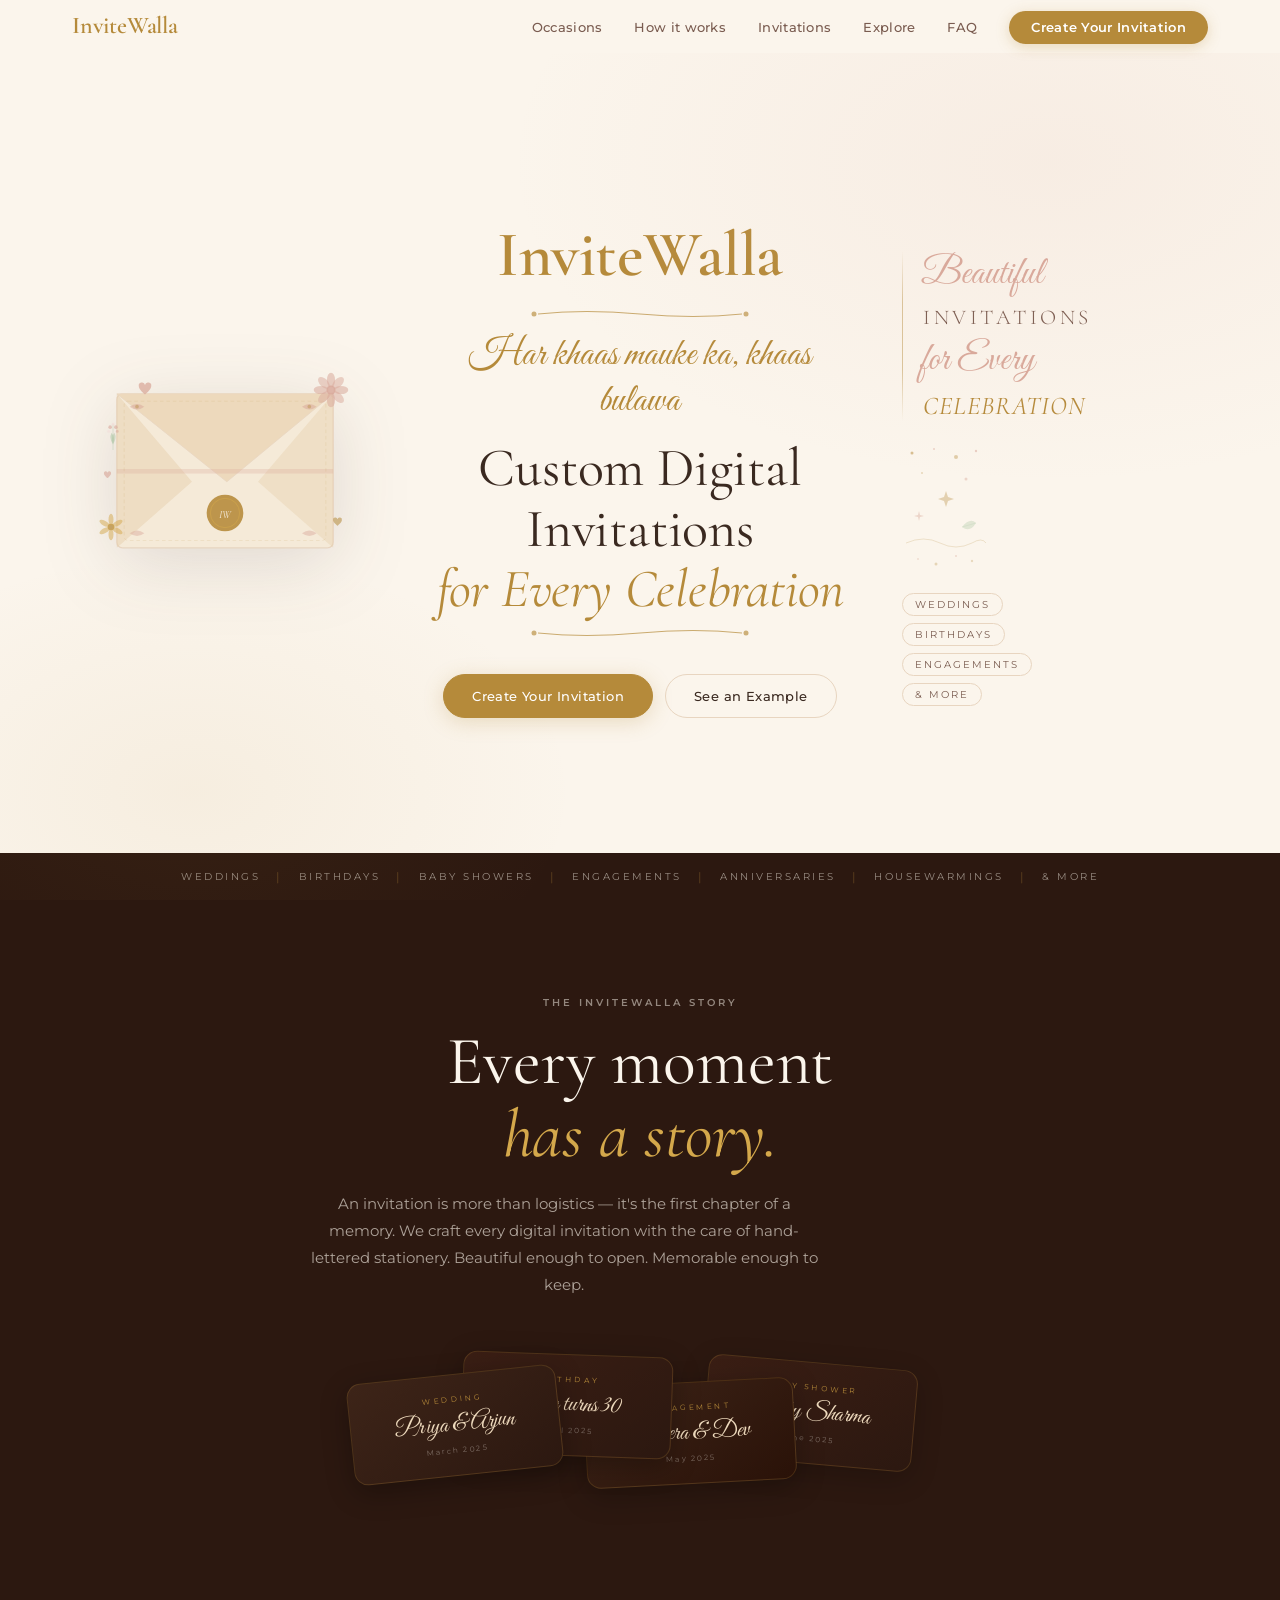
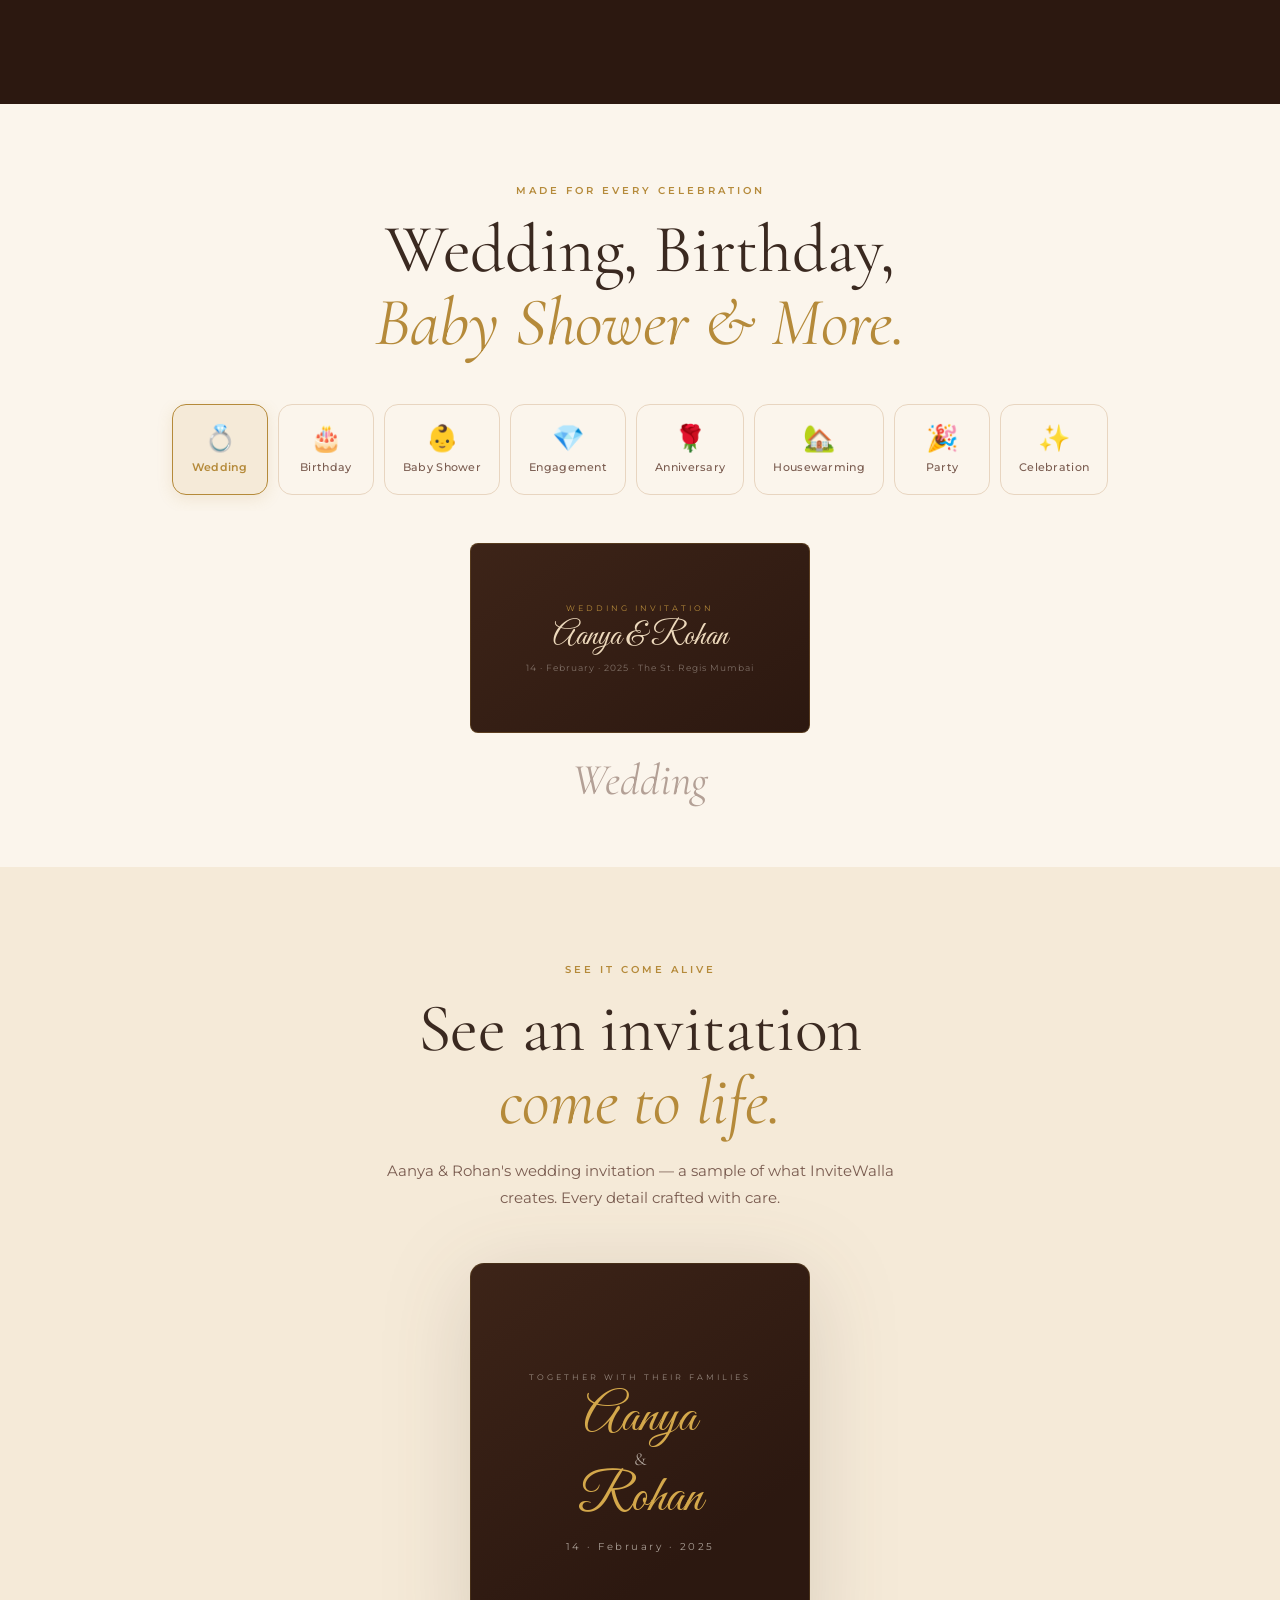
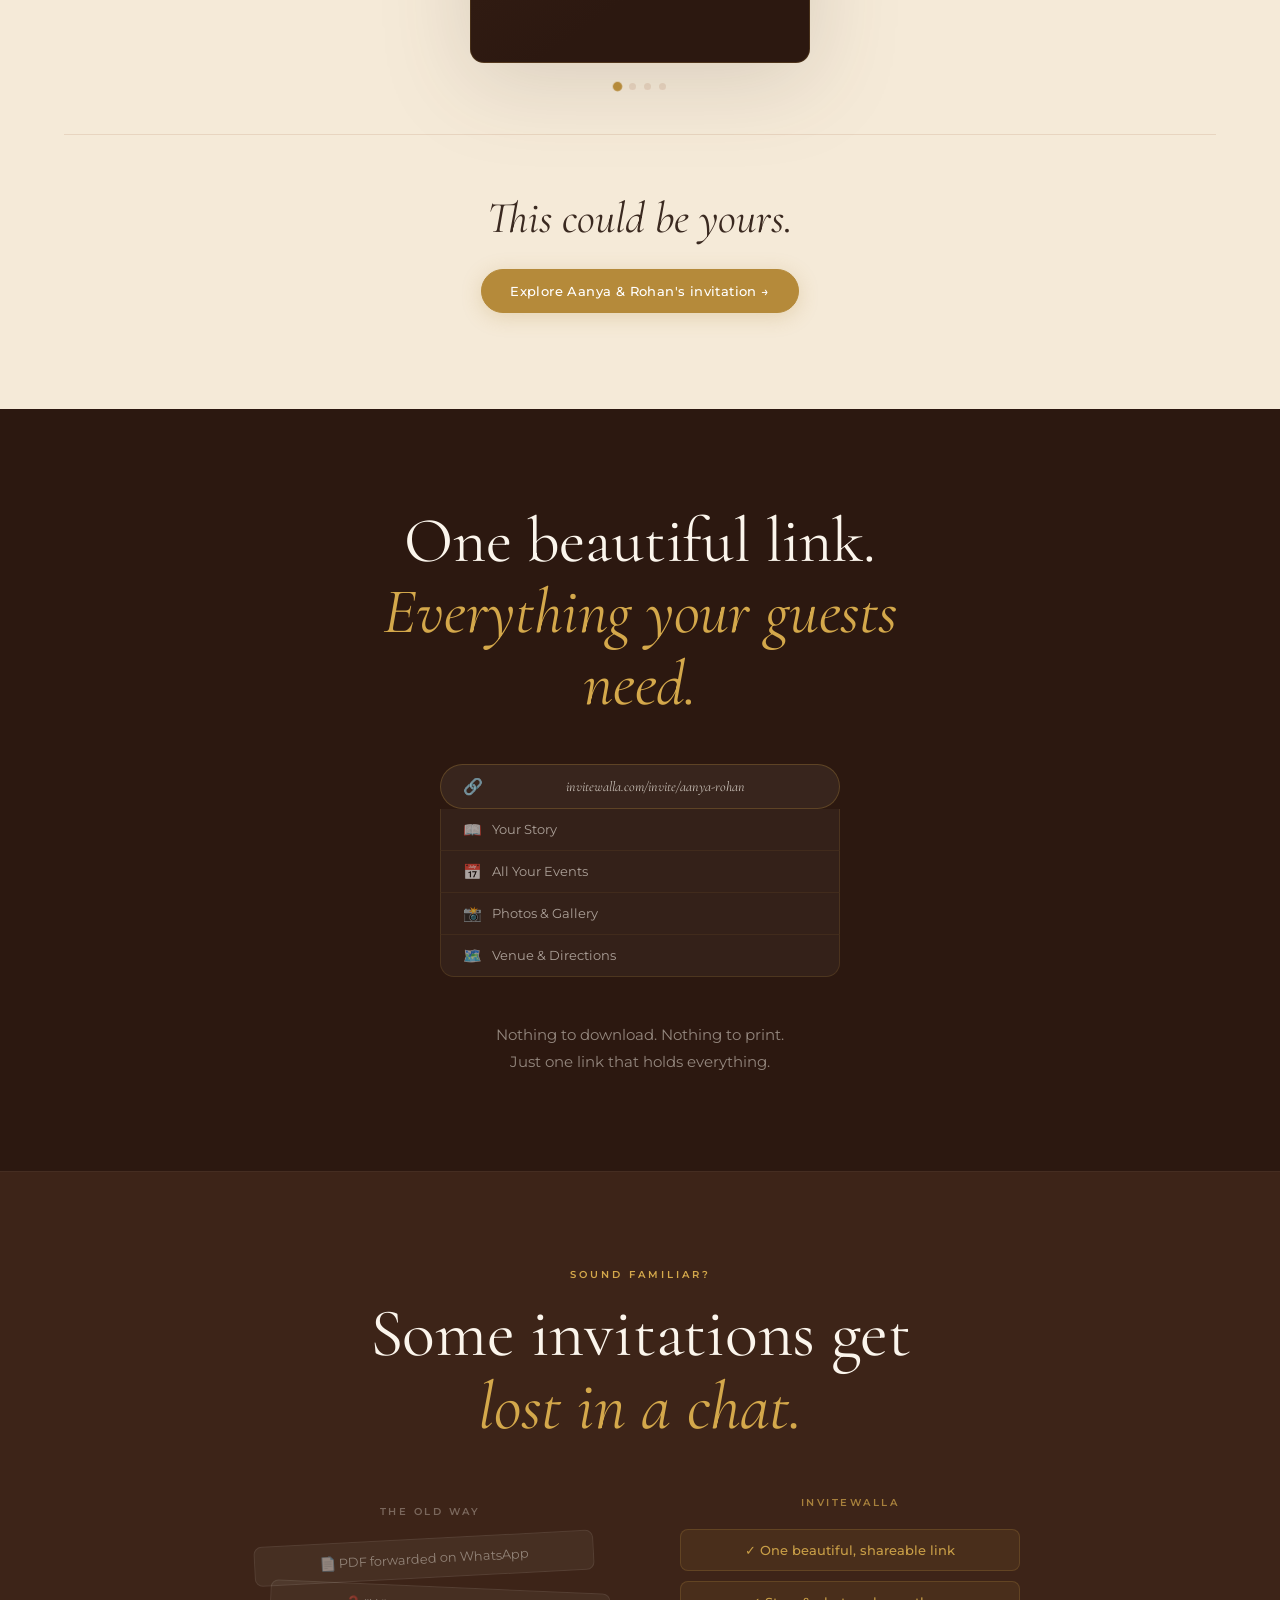
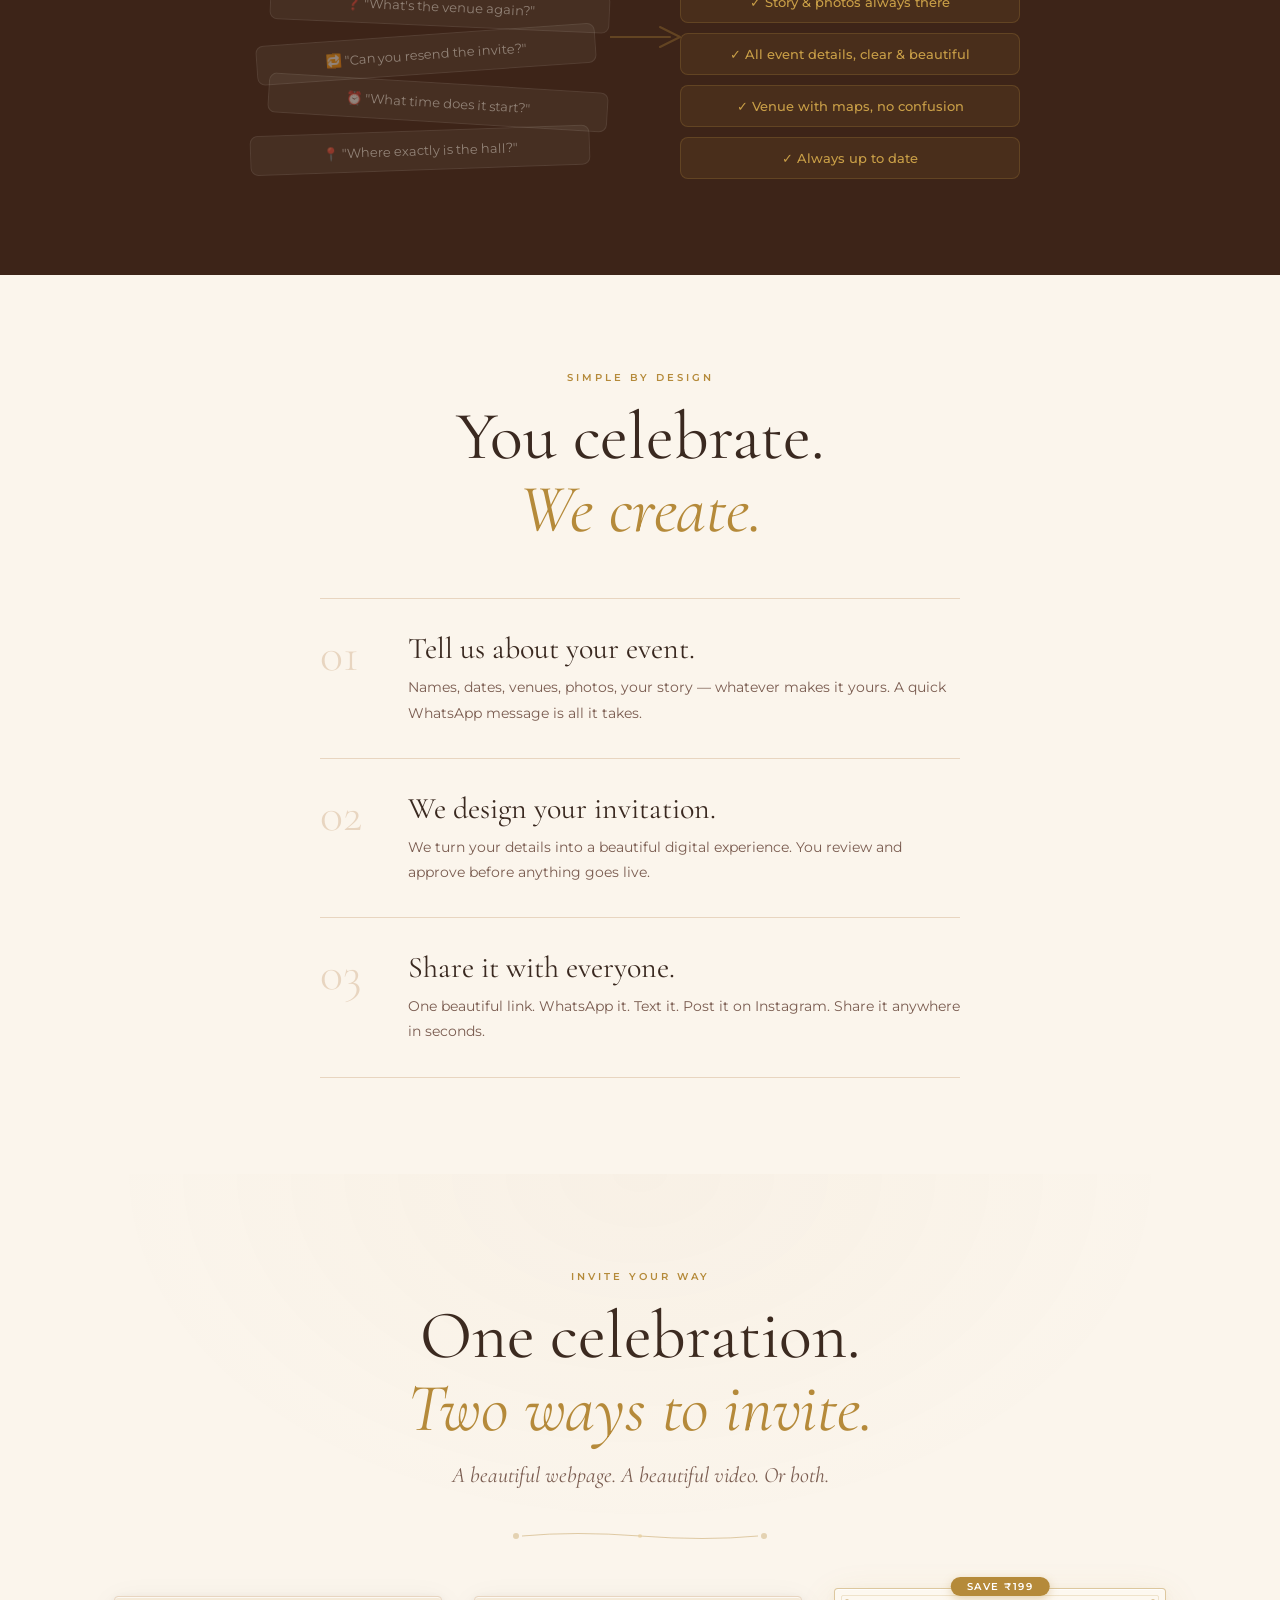
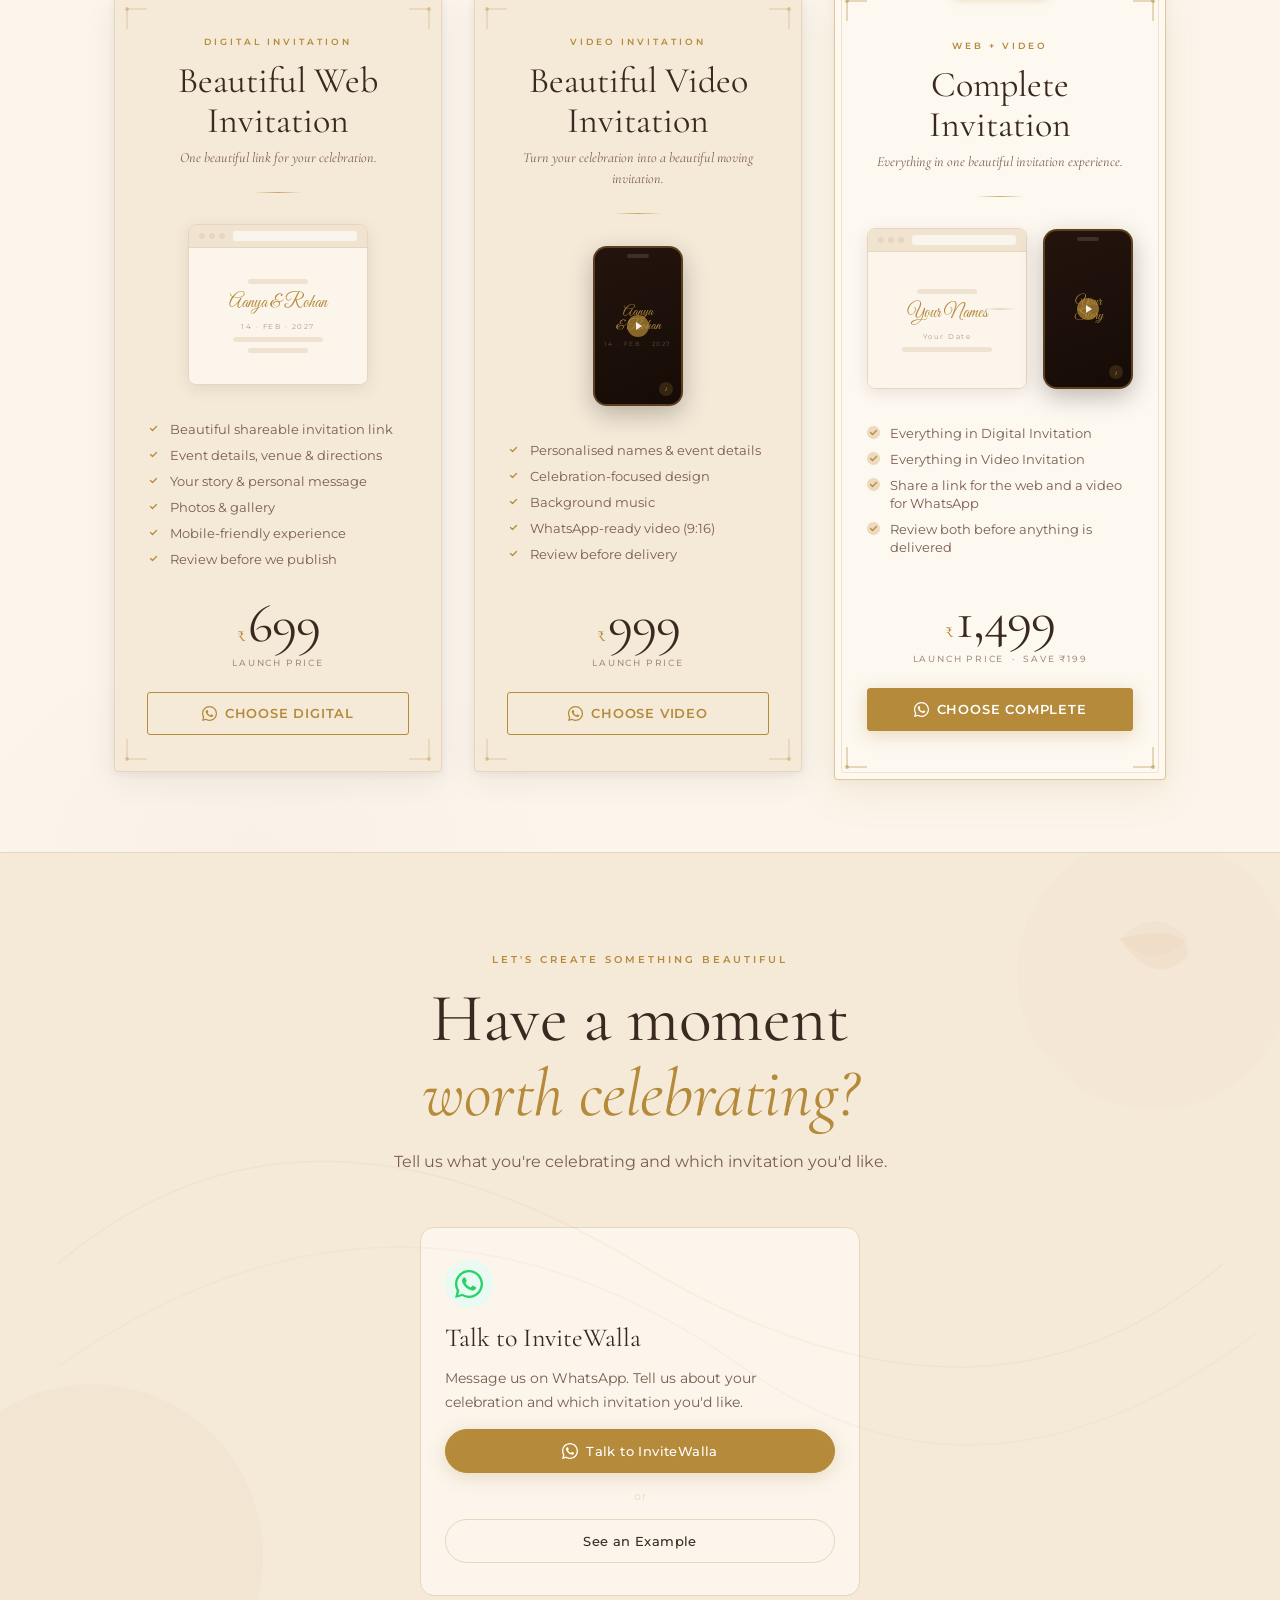
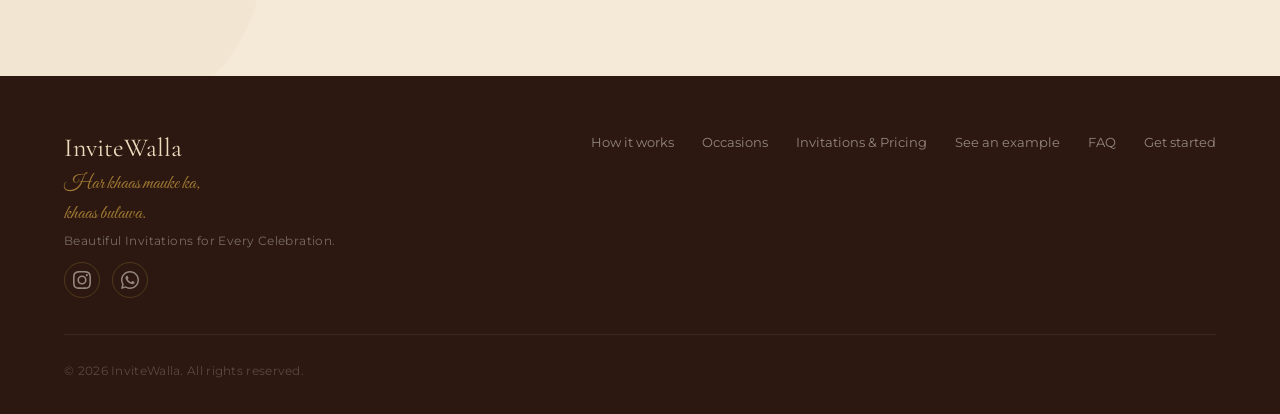
==== commit d988c698: "Update: Google Analytics, FAQ and SEO Added Google Analytics, FAQ Page, and SEO changes" ====
--- a/index.html
+++ b/index.html
@@ -5,29 +5,30 @@
   <meta name="viewport" content="width=device-width, initial-scale=1.0" />
 
   <!-- SEO -->
-  <title>InviteWalla — Beautiful Digital Invitations for Every Occasion</title>
-  <meta name="description" content="Create beautiful digital and video invitations for weddings, birthdays, baby showers, engagements, anniversaries, housewarmings and every special celebration." />
+  <title>InviteWalla — Custom Digital Wedding Invitations Online India</title>
+  <meta name="description" content="Create beautiful custom digital invitations online in India. Wedding e-invites, birthday invitation cards, baby shower invites & more. Shareable link from ₹699. Order on WhatsApp." />
+  <meta name="keywords" content="digital wedding invitation, online wedding invitation India, custom wedding card online India, birthday invitation maker, baby shower e-invite, digital invitation online, e-invite India, wedding invitation link, video wedding invitation" />
   <meta name="robots" content="index, follow" />
   <link rel="canonical" href="https://invitewalla.com/" />
 
   <!-- Open Graph -->
-  <meta property="og:title" content="InviteWalla — Beautiful Digital Invitations for Every Occasion" />
-  <meta property="og:description" content="Beautiful digital and video invitations for weddings, birthdays, baby showers, engagements, anniversaries, housewarmings and every special celebration." />
+  <meta property="og:title" content="InviteWalla — Custom Digital Wedding Invitations Online India" />
+  <meta property="og:description" content="Beautiful custom digital invitations for weddings, birthdays, baby showers & more. Shareable link from ₹699. Trusted by couples across India." />
   <meta property="og:type" content="website" />
   <meta property="og:url" content="https://invitewalla.com/" />
   <meta property="og:image" content="https://invitewalla.com/images/banner.jpeg" />
-  <meta property="og:image:alt" content="InviteWalla — Beautiful Digital Invitations for Every Occasion" />
+  <meta property="og:image:alt" content="InviteWalla — Beautiful Digital Wedding Invitations Online India" />
   <meta property="og:site_name" content="InviteWalla" />
   <meta property="og:locale" content="en_IN" />
 
   <!-- Twitter / X Card -->
   <meta name="twitter:card" content="summary_large_image" />
-  <meta name="twitter:title" content="InviteWalla — Beautiful Digital Invitations for Every Occasion" />
-  <meta name="twitter:description" content="Beautiful digital and video invitations for weddings, birthdays, baby showers, engagements, anniversaries, housewarmings and every special celebration." />
+  <meta name="twitter:title" content="InviteWalla — Custom Digital Wedding Invitations Online India" />
+  <meta name="twitter:description" content="Beautiful custom digital invitations for weddings, birthdays, baby showers & more. Shareable link from ₹699. Trusted by couples across India." />
   <meta name="twitter:image" content="https://invitewalla.com/images/banner.jpeg" />
 
   <!-- Favicon -->
-  <link rel="icon" href="images/logo.jpeg" type="image/jpeg" />
+  <link rel="icon" href="/images/logo.jpeg" type="image/jpeg" />
 
   <!-- Fonts -->
   <link rel="preconnect" href="https://fonts.googleapis.com">
@@ -49,7 +50,9 @@
     "name": "InviteWalla",
     "url": "https://invitewalla.com/",
     "logo": "https://invitewalla.com/images/logo.jpeg",
-    "description": "InviteWalla creates beautiful digital and video invitations for weddings, birthdays, baby showers, engagements, anniversaries, housewarmings and every special celebration.",
+    "description": "InviteWalla creates custom digital and video invitations for weddings, birthdays, baby showers, engagements, anniversaries and housewarmings across India.",
+    "areaServed": "IN",
+    "priceRange": "₹₹",
     "sameAs": [
       "https://instagram.com/invitewalla"
     ],
@@ -60,6 +63,122 @@
     }
   }
   </script>
+
+  <script type="application/ld+json">
+  {
+    "@context": "https://schema.org",
+    "@type": "WebSite",
+    "name": "InviteWalla",
+    "url": "https://invitewalla.com/",
+    "potentialAction": {
+      "@type": "SearchAction",
+      "target": "https://invitewalla.com/?q={search_term_string}",
+      "query-input": "required name=search_term_string"
+    }
+  }
+  </script>
+
+  <script type="application/ld+json">
+  {
+    "@context": "https://schema.org",
+    "@type": "ItemList",
+    "name": "Digital Invitation Services by InviteWalla",
+    "itemListElement": [
+      {
+        "@type": "ListItem",
+        "position": 1,
+        "item": {
+          "@type": "Service",
+          "name": "Digital Wedding Invitation",
+          "description": "Custom digital wedding invitation as a beautiful shareable web link. Includes couple story, event details, venue and photo gallery.",
+          "provider": { "@type": "Organization", "name": "InviteWalla" },
+          "areaServed": "IN",
+          "offers": {
+            "@type": "Offer",
+            "price": "699",
+            "priceCurrency": "INR",
+            "availability": "https://schema.org/InStock"
+          }
+        }
+      },
+      {
+        "@type": "ListItem",
+        "position": 2,
+        "item": {
+          "@type": "Service",
+          "name": "Video Wedding Invitation",
+          "description": "Personalised video invitation for weddings and celebrations. WhatsApp-ready 9:16 video with names, event details and background music.",
+          "provider": { "@type": "Organization", "name": "InviteWalla" },
+          "areaServed": "IN",
+          "offers": {
+            "@type": "Offer",
+            "price": "999",
+            "priceCurrency": "INR",
+            "availability": "https://schema.org/InStock"
+          }
+        }
+      },
+      {
+        "@type": "ListItem",
+        "position": 3,
+        "item": {
+          "@type": "Service",
+          "name": "Complete Invitation — Web + Video",
+          "description": "Both a digital web invitation link and a personalised video invitation for your celebration. Best value bundle.",
+          "provider": { "@type": "Organization", "name": "InviteWalla" },
+          "areaServed": "IN",
+          "offers": {
+            "@type": "Offer",
+            "price": "1499",
+            "priceCurrency": "INR",
+            "availability": "https://schema.org/InStock"
+          }
+        }
+      }
+    ]
+  }
+  </script>
+
+  <script type="application/ld+json">
+  {
+    "@context": "https://schema.org",
+    "@type": "FAQPage",
+    "mainEntity": [
+      {
+        "@type": "Question",
+        "name": "How do I order a digital wedding invitation from InviteWalla?",
+        "acceptedAnswer": {
+          "@type": "Answer",
+          "text": "Simply message us on WhatsApp with your names, event date, venue and any photos. We design your invitation and share a preview within 24–48 hours."
+        }
+      },
+      {
+        "@type": "Question",
+        "name": "What is the price of a digital wedding invitation in India?",
+        "acceptedAnswer": {
+          "@type": "Answer",
+          "text": "InviteWalla's digital wedding invitation starts at ₹699. A video invitation is ₹999, and the Complete bundle (web + video) is ₹1,499."
+        }
+      },
+      {
+        "@type": "Question",
+        "name": "Can I get a digital invitation for birthdays and baby showers too?",
+        "acceptedAnswer": {
+          "@type": "Answer",
+          "text": "Yes! InviteWalla creates custom digital invitations for birthdays, baby showers, engagements, anniversaries, housewarmings and any celebration."
+        }
+      },
+      {
+        "@type": "Question",
+        "name": "How do guests receive the invitation?",
+        "acceptedAnswer": {
+          "@type": "Answer",
+          "text": "You get one beautiful shareable link that you can send on WhatsApp, text, or post on Instagram. No app download or printing needed."
+        }
+      }
+    ]
+  }
+  </script>
 </head>
 
 <body>
@@ -70,36 +189,8 @@
 
   <div class="iw-site iw-site--visible" id="iwSite">
 
-    <!-- ── NAV ─────────────────────────────────────────────── -->
-
-    <header class="iw-nav" id="iwNav" role="banner">
-      <nav aria-label="Main navigation">
-        <a class="iw-nav-logo" href="/" aria-label="InviteWalla home">
-          <span class="iw-nav-logo-text">InviteWalla</span>
-        </a>
-        <ul class="iw-nav-links" role="list">
-          <li><a href="#occasions">Occasions</a></li>
-          <li><a href="#how-it-works">How it works</a></li>
-          <li><a href="#pricing">Invitations</a></li>
-          <li><a href="invite/aanya-rohan/" aria-label="See a sample digital wedding invitation by InviteWalla">Explore</a></li>
-          <li>
-            <a href="#enquire" class="iw-nav-cta">Create Your Invitation</a>
-          </li>
-        </ul>
-        <button class="iw-nav-toggle" id="iwNavToggle" aria-label="Toggle menu" aria-expanded="false" aria-controls="iwMobileMenu">
-          <span></span><span></span><span></span>
-        </button>
-      </nav>
-      <div class="iw-mobile-menu" id="iwMobileMenu" hidden>
-        <ul role="list">
-          <li><a href="#occasions">Occasions</a></li>
-          <li><a href="#how-it-works">How it works</a></li>
-          <li><a href="#pricing">Invitations</a></li>
-          <li><a href="invite/aanya-rohan/">Explore</a></li>
-          <li><a href="#enquire" class="iw-mobile-cta">Create Your Invitation</a></li>
-        </ul>
-      </div>
-    </header>
+    <!-- ── NAV (injected by js/shared.js) ───────────────── -->
+    <div id="iwSharedNav"></div>
 
 
     <!-- ── HERO ────────────────────────────────────────────── -->
@@ -204,11 +295,11 @@
           </p>
 
           <h1 class="iw-hero-heading iw-hero-anim iw-hero-anim--3" id="iw-hero-heading">
-            Beautiful Digital Invitations<br>
+            Custom Digital Invitations<br>
             <em>for Every Celebration</em>
           </h1>
           <p class="iw-hero-occasions-seo iw-sr-only">
-            Beautiful invitations for weddings, birthdays, baby showers, engagements, anniversaries, housewarmings and every special celebration.
+            Digital wedding invitations, birthday invitation cards, baby shower e-invites, engagement invitations and more — custom made online across India.
           </p>
 
           <div class="iw-hero-gold-line iw-hero-anim iw-hero-anim--4" aria-hidden="true">
@@ -357,7 +448,7 @@
       <div class="iw-section-container">
         <p class="iw-eyebrow reveal">Made for every celebration</p>
         <h2 class="iw-section-heading reveal" id="iw-occasions-heading">
-          Whatever you're<br><em>celebrating.</em>
+          Wedding, Birthday,<br><em>Baby Shower &amp; More.</em>
         </h2>
       </div>
 
@@ -1171,50 +1262,14 @@
     </section>
 
 
-    <!-- ── FOOTER ────────────────────────────────────────────── -->
-
-    <footer class="iw-footer" role="contentinfo">
-      <div class="iw-section-container">
-        <div class="iw-footer-inner">
-
-          <div class="iw-footer-brand">
-            <p class="iw-footer-logo">InviteWalla</p>
-            <p class="iw-footer-tagline">Har khaas mauke ka,<br>khaas bulawa.</p>
-            <p class="iw-footer-sub">Beautiful Invitations for Every Celebration.</p>
-            <div class="iw-footer-social">
-              <a href="https://instagram.com/invitewalla" data-ig-link target="_blank" rel="noopener noreferrer" aria-label="InviteWalla on Instagram" class="iw-footer-social-link">
-                <svg viewBox="0 0 24 24" fill="currentColor" width="18" height="18" aria-hidden="true">
-                  <path d="M12 2.163c3.204 0 3.584.012 4.85.07 3.252.148 4.771 1.691 4.919 4.919.058 1.265.069 1.645.069 4.849 0 3.205-.012 3.584-.069 4.849-.149 3.225-1.664 4.771-4.919 4.919-1.266.058-1.644.07-4.85.07-3.204 0-3.584-.012-4.849-.07-3.26-.149-4.771-1.699-4.919-4.92-.058-1.265-.07-1.644-.07-4.849 0-3.204.013-3.583.07-4.849.149-3.227 1.664-4.771 4.919-4.919 1.266-.057 1.645-.069 4.849-.069zM12 0C8.741 0 8.333.014 7.053.072 2.695.272.273 2.69.073 7.052.014 8.333 0 8.741 0 12c0 3.259.014 3.668.072 4.948.2 4.358 2.618 6.78 6.98 6.98C8.333 23.986 8.741 24 12 24c3.259 0 3.668-.014 4.948-.072 4.354-.2 6.782-2.618 6.979-6.98.059-1.28.073-1.689.073-4.948 0-3.259-.014-3.667-.072-4.947-.196-4.354-2.617-6.78-6.979-6.98C15.668.014 15.259 0 12 0zm0 5.838a6.162 6.162 0 100 12.324 6.162 6.162 0 000-12.324zM12 16a4 4 0 110-8 4 4 0 010 8zm6.406-11.845a1.44 1.44 0 100 2.881 1.44 1.44 0 000-2.881z"/>
-                </svg>
-              </a>
-              <a href="https://wa.me/917055747717" data-wa-link target="_blank" rel="noopener noreferrer" aria-label="WhatsApp InviteWalla" class="iw-footer-social-link">
-                <svg viewBox="0 0 24 24" fill="currentColor" width="18" height="18" aria-hidden="true">
-                  <path d="M17.472 14.382c-.297-.149-1.758-.867-2.03-.967-.273-.099-.471-.148-.67.15-.197.297-.767.966-.94 1.164-.173.199-.347.223-.644.075-.297-.15-1.255-.463-2.39-1.475-.883-.788-1.48-1.761-1.653-2.059-.173-.297-.018-.458.13-.606.134-.133.298-.347.446-.52.149-.174.198-.298.298-.497.099-.198.05-.371-.025-.52-.075-.149-.669-1.612-.916-2.207-.242-.579-.487-.5-.669-.51-.173-.008-.371-.01-.57-.01-.198 0-.52.074-.792.372-.272.297-1.04 1.016-1.04 2.479 0 1.462 1.065 2.875 1.213 3.074.149.198 2.096 3.2 5.077 4.487.709.306 1.262.489 1.694.625.712.227 1.36.195 1.871.118.571-.085 1.758-.719 2.006-1.413.248-.694.248-1.289.173-1.413-.074-.124-.272-.198-.57-.347z"/>
-                  <path d="M12 0C5.373 0 0 5.373 0 12c0 2.117.554 4.103 1.523 5.828L.057 23.999l6.305-1.654A11.954 11.954 0 0012 24c6.627 0 12-5.373 12-12S18.627 0 12 0zm0 22c-1.886 0-3.645-.525-5.153-1.437l-.369-.221-3.742.981.998-3.649-.241-.374A9.949 9.949 0 012 12C2 6.477 6.477 2 12 2s10 4.477 10 10-4.477 10-10 10z"/>
-                </svg>
-              </a>
-            </div>
-          </div>
-
-          <nav aria-label="Footer navigation">
-            <ul class="iw-footer-links" role="list">
-              <li><a href="#how-it-works">How it works</a></li>
-              <li><a href="#occasions">Occasions</a></li>
-              <li><a href="#pricing">Invitations &amp; Pricing</a></li>
-              <li><a href="invite/aanya-rohan/" aria-label="See a sample digital wedding invitation">See an example</a></li>
-              <li><a href="#enquire">Get started</a></li>
-            </ul>
-          </nav>
-
-        </div>
-        <p class="iw-footer-copy">&copy; <span id="currentYear"></span> InviteWalla. All rights reserved.</p>
-      </div>
-    </footer>
+    <!-- ── FOOTER (injected by js/shared.js) ───────────── -->
+    <div id="iwSharedFooter"></div>
 
   </div><!-- /.iw-site -->
 
 
   <script src="site-config.js"></script>
+  <script src="js/shared.js" data-root="/"></script>
   <script src="js/home.js"></script>
 
 </body>
--- a/css/marketing.css
+++ b/css/marketing.css
@@ -495,6 +495,8 @@
   transition: color .2s ease;
 }
 .iw-nav-links a:hover { color: var(--gold); }
+.iw-nav-active a,
+.iw-nav-active a:hover { color: var(--gold); font-weight: 600; }
 
 .iw-nav-cta {
   padding: 9px 22px !important;
@@ -1814,3 +1816,4 @@
   .iw-link-item { transition: none !important; }
   .iw-demo-layer { transition: none !important; }
 }
+
--- a/css/pricing.css
+++ b/css/pricing.css
@@ -203,6 +203,10 @@
 /* ── Visual mockup area ── */
 .iw-price-visual {
   margin: 0 auto 28px;
+  display: flex;
+  align-items: center;
+  justify-content: center;
+  min-height: 176px;          /* tallest mockup (web preview) sets the floor */
 }
 
 /* Web invitation mini-preview */
@@ -237,9 +241,11 @@
 .iw-price-web-preview-body {
   background: var(--ivory);
   padding: 14px 12px;
+  height: 136px;               /* matches phone frame (160px) minus bar (~24px) */
   display: flex;
   flex-direction: column;
   align-items: center;
+  justify-content: center;
   gap: 6px;
 }
 .iw-price-web-preview-title-bar {
@@ -519,7 +525,7 @@
 @media (min-width: 900px) {
   .iw-pricing-grid {
     flex-direction: row;
-    align-items: flex-start;
+    align-items: stretch;      /* all cards same height */
     justify-content: center;
     gap: 24px;
   }
@@ -528,13 +534,21 @@
     max-width: none;
     flex: 1;
     max-width: 340px;
+    display: flex;
+    flex-direction: column;    /* let CTA anchor to bottom */
   }
 
-  /* Featured card slightly taller feel */
+  /* Push price + CTA to the bottom of every card */
+  .iw-price-features {
+    flex: 1;
+  }
+
+  /* Featured card slightly elevated treatment */
   .iw-price-card--featured {
     padding-top: 52px;
     padding-bottom: 48px;
     margin-top: -8px;
+    margin-bottom: -8px;       /* compensate so neighbours still align */
   }
 }
 
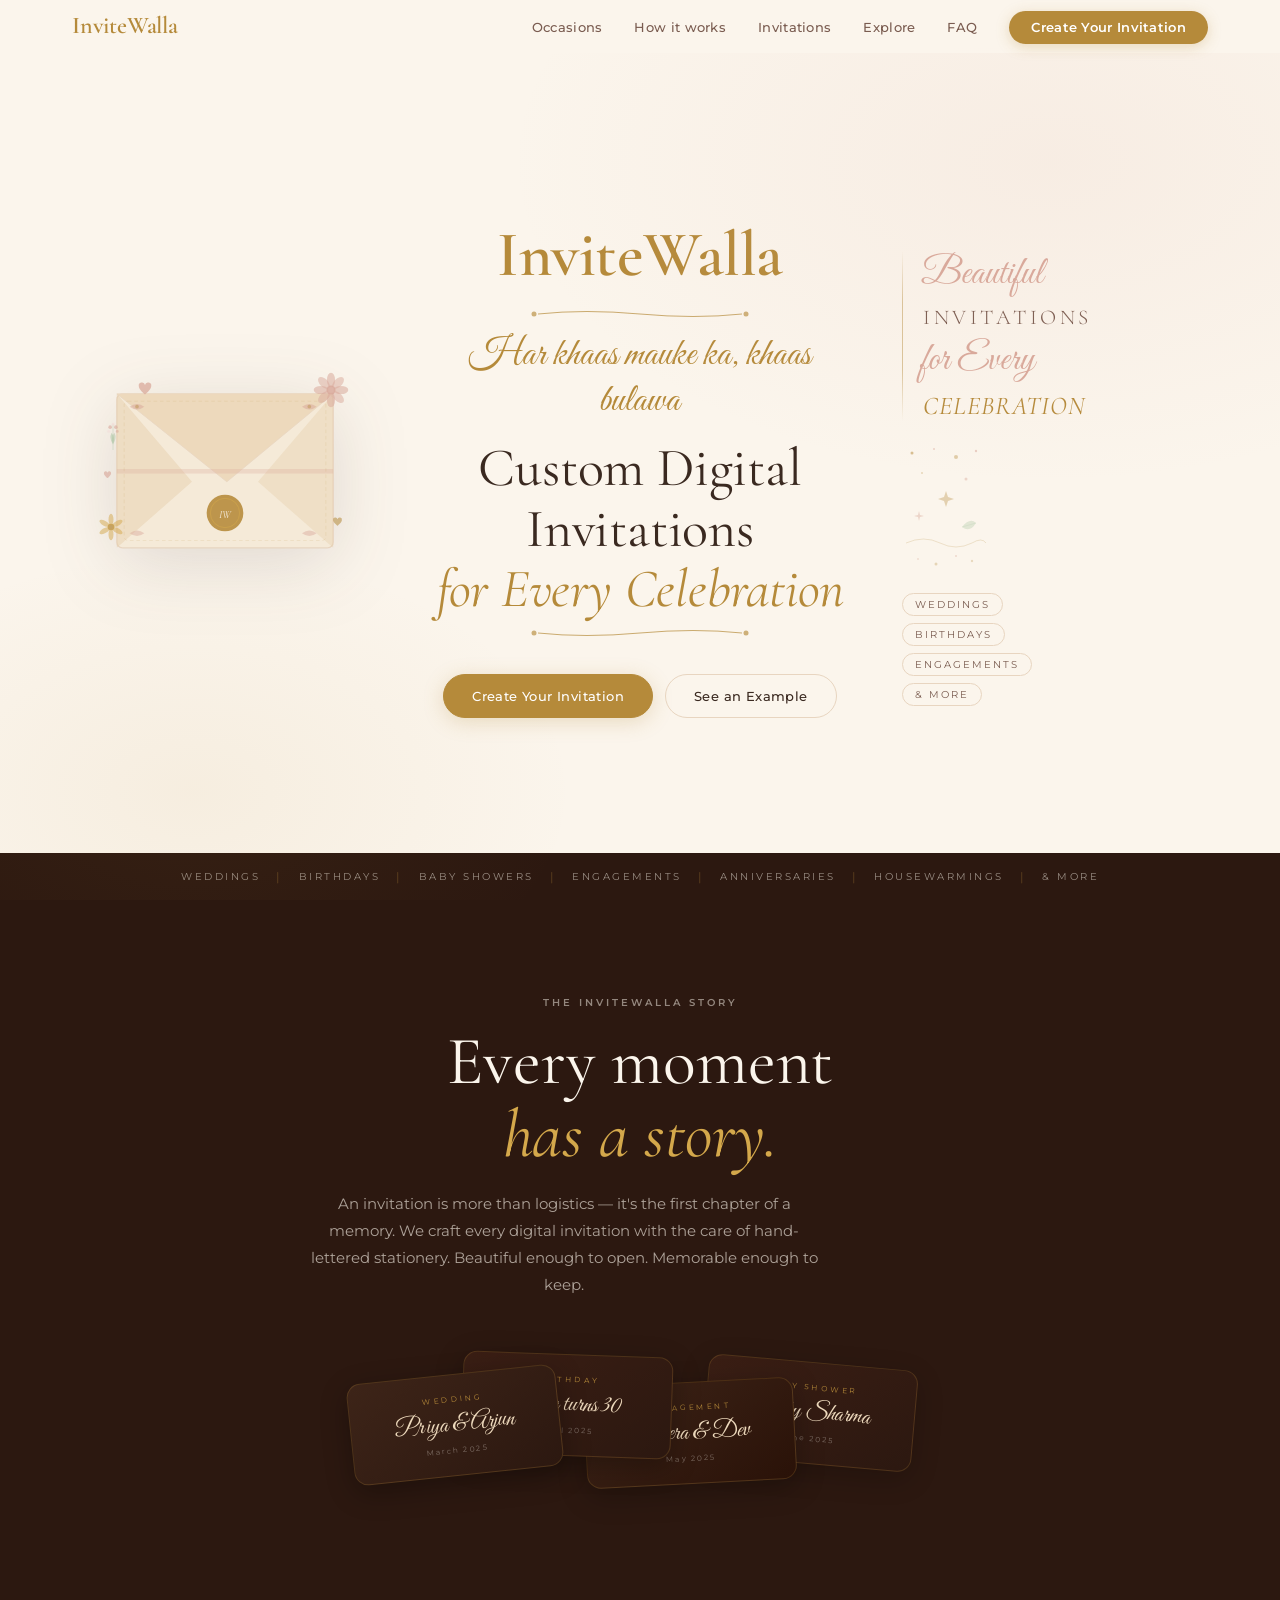
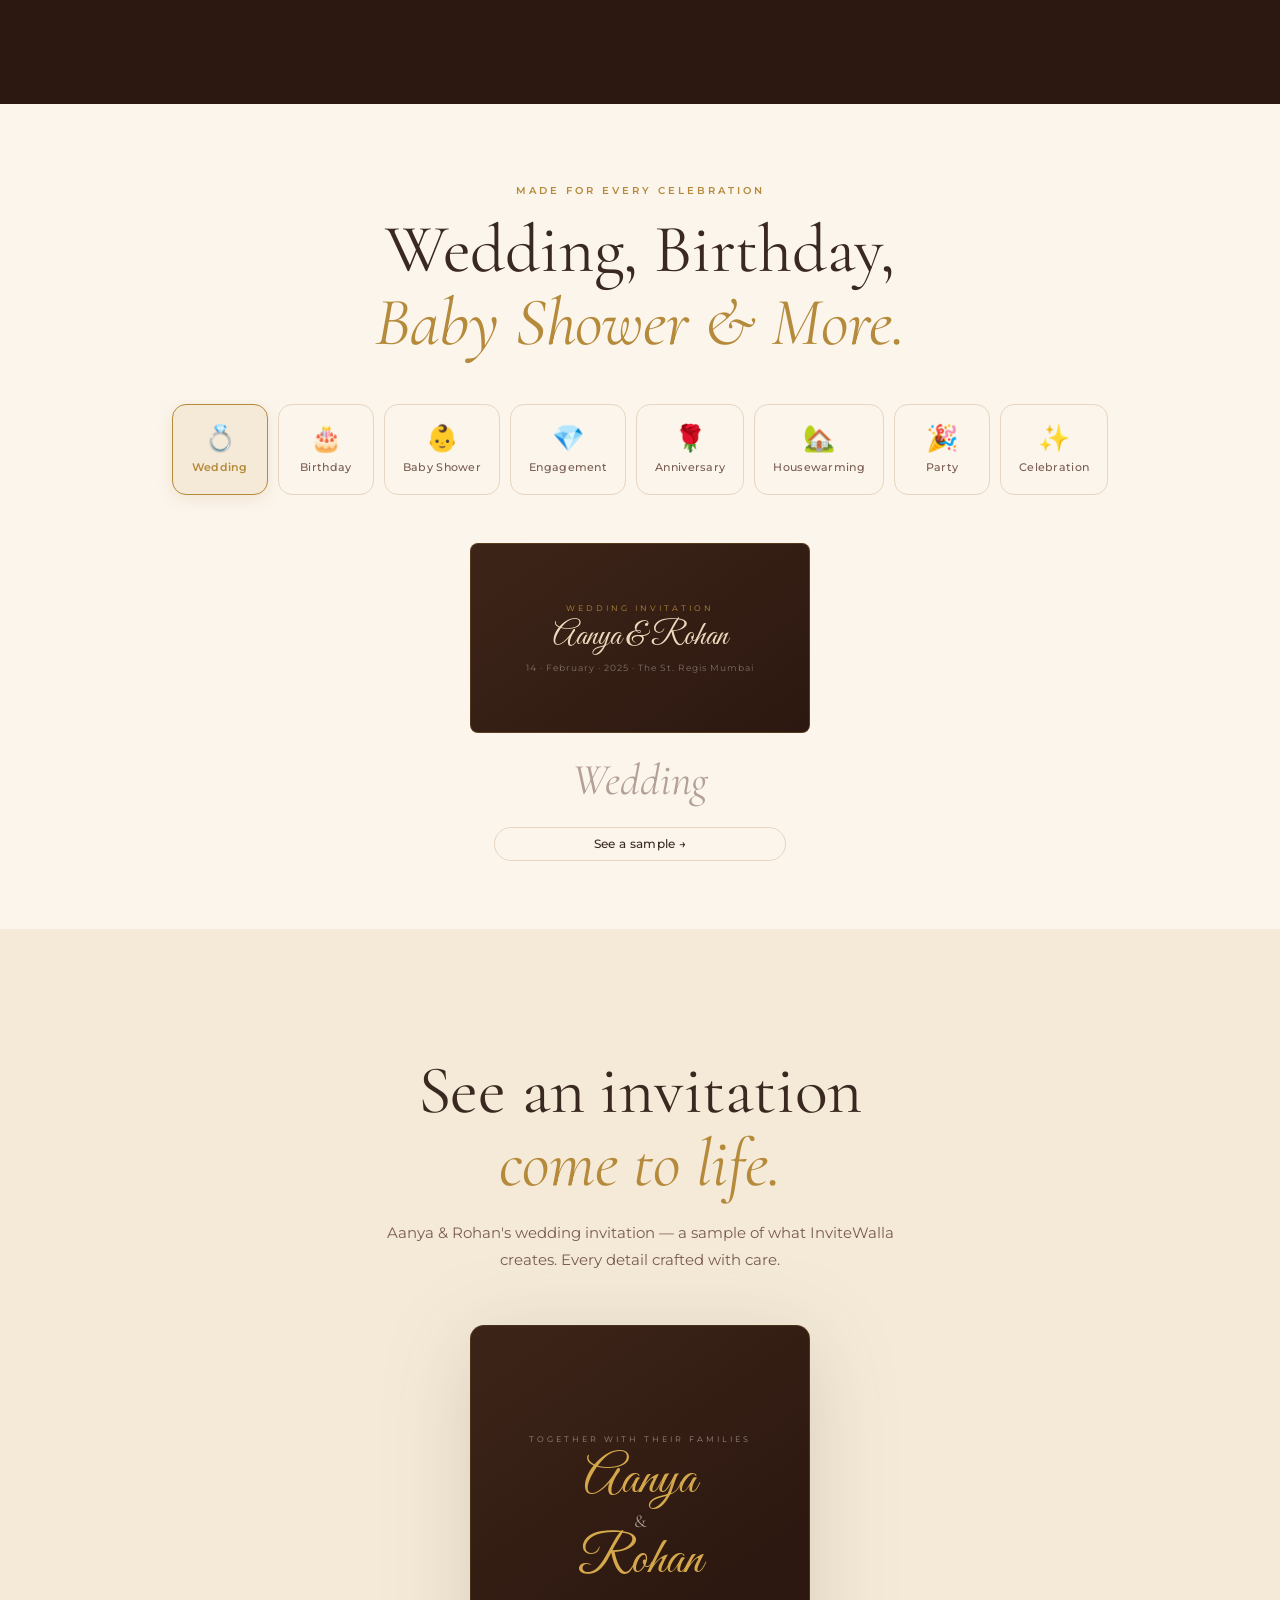
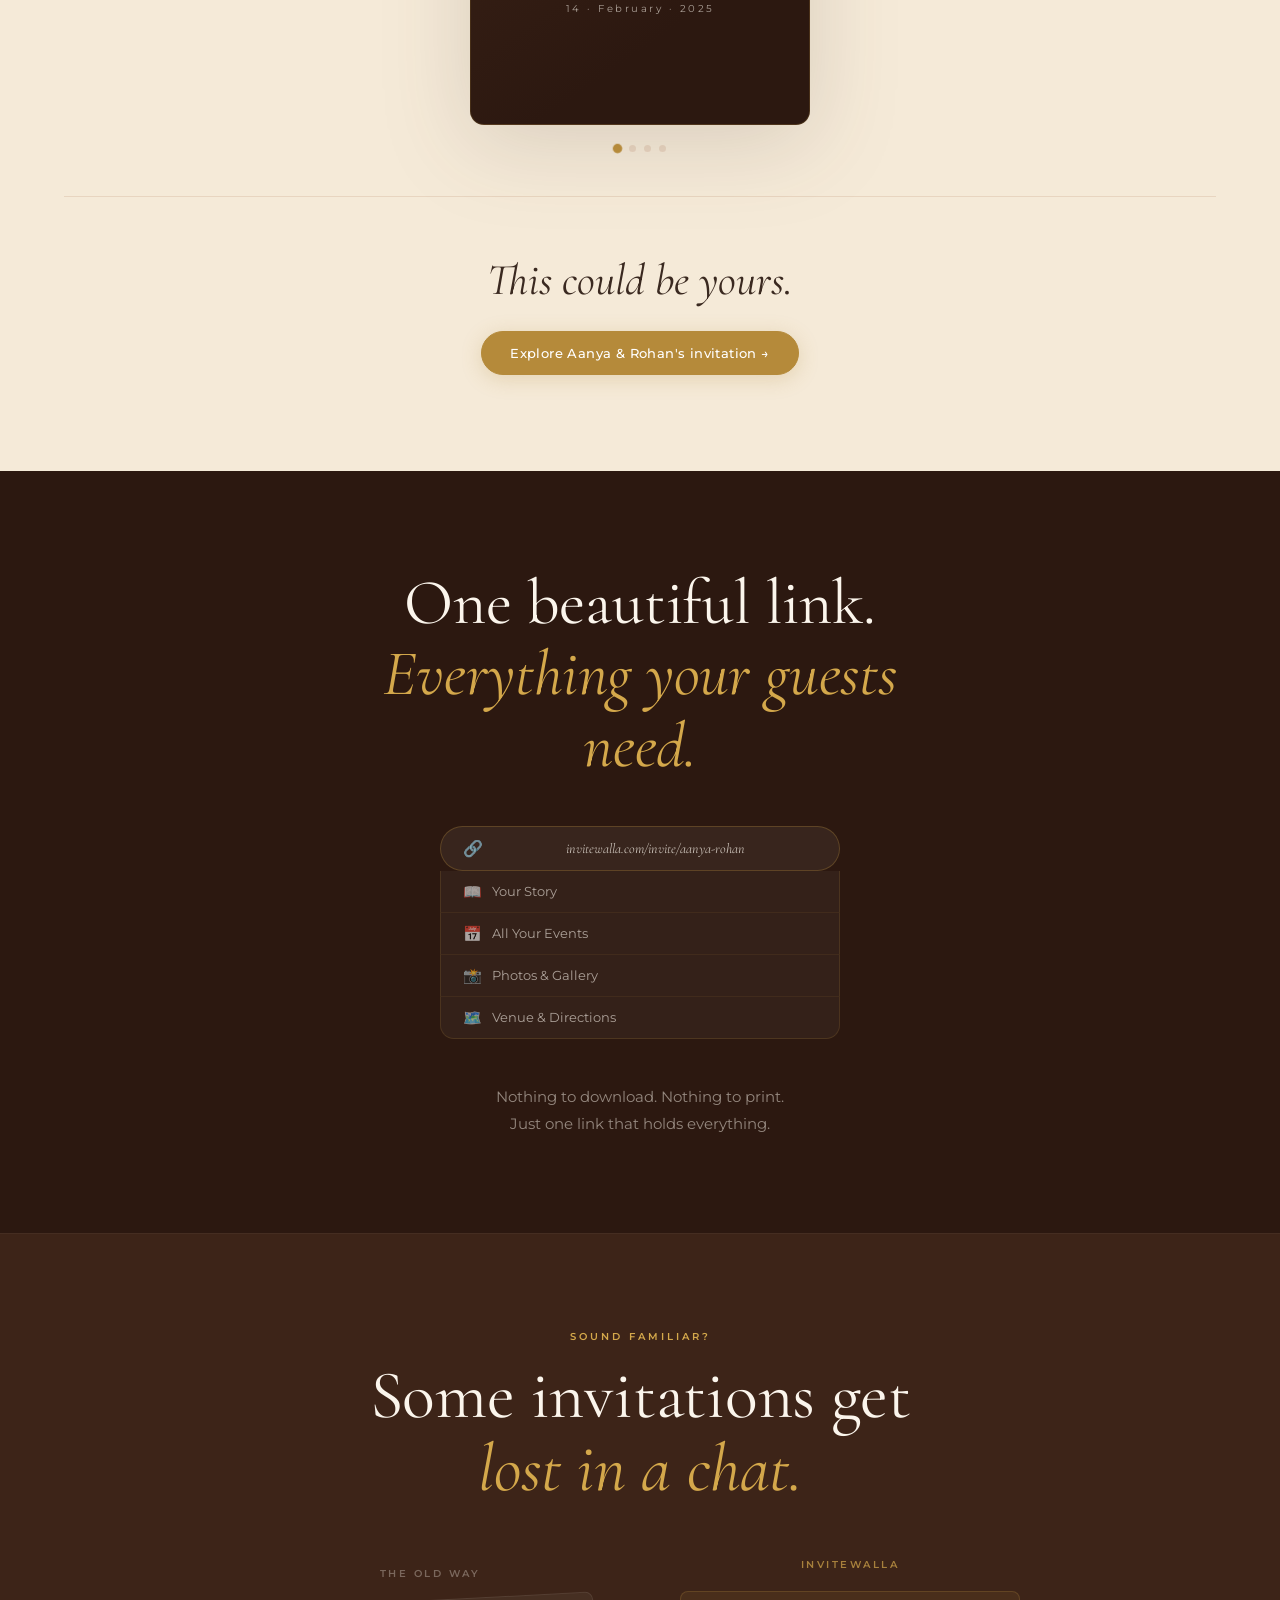
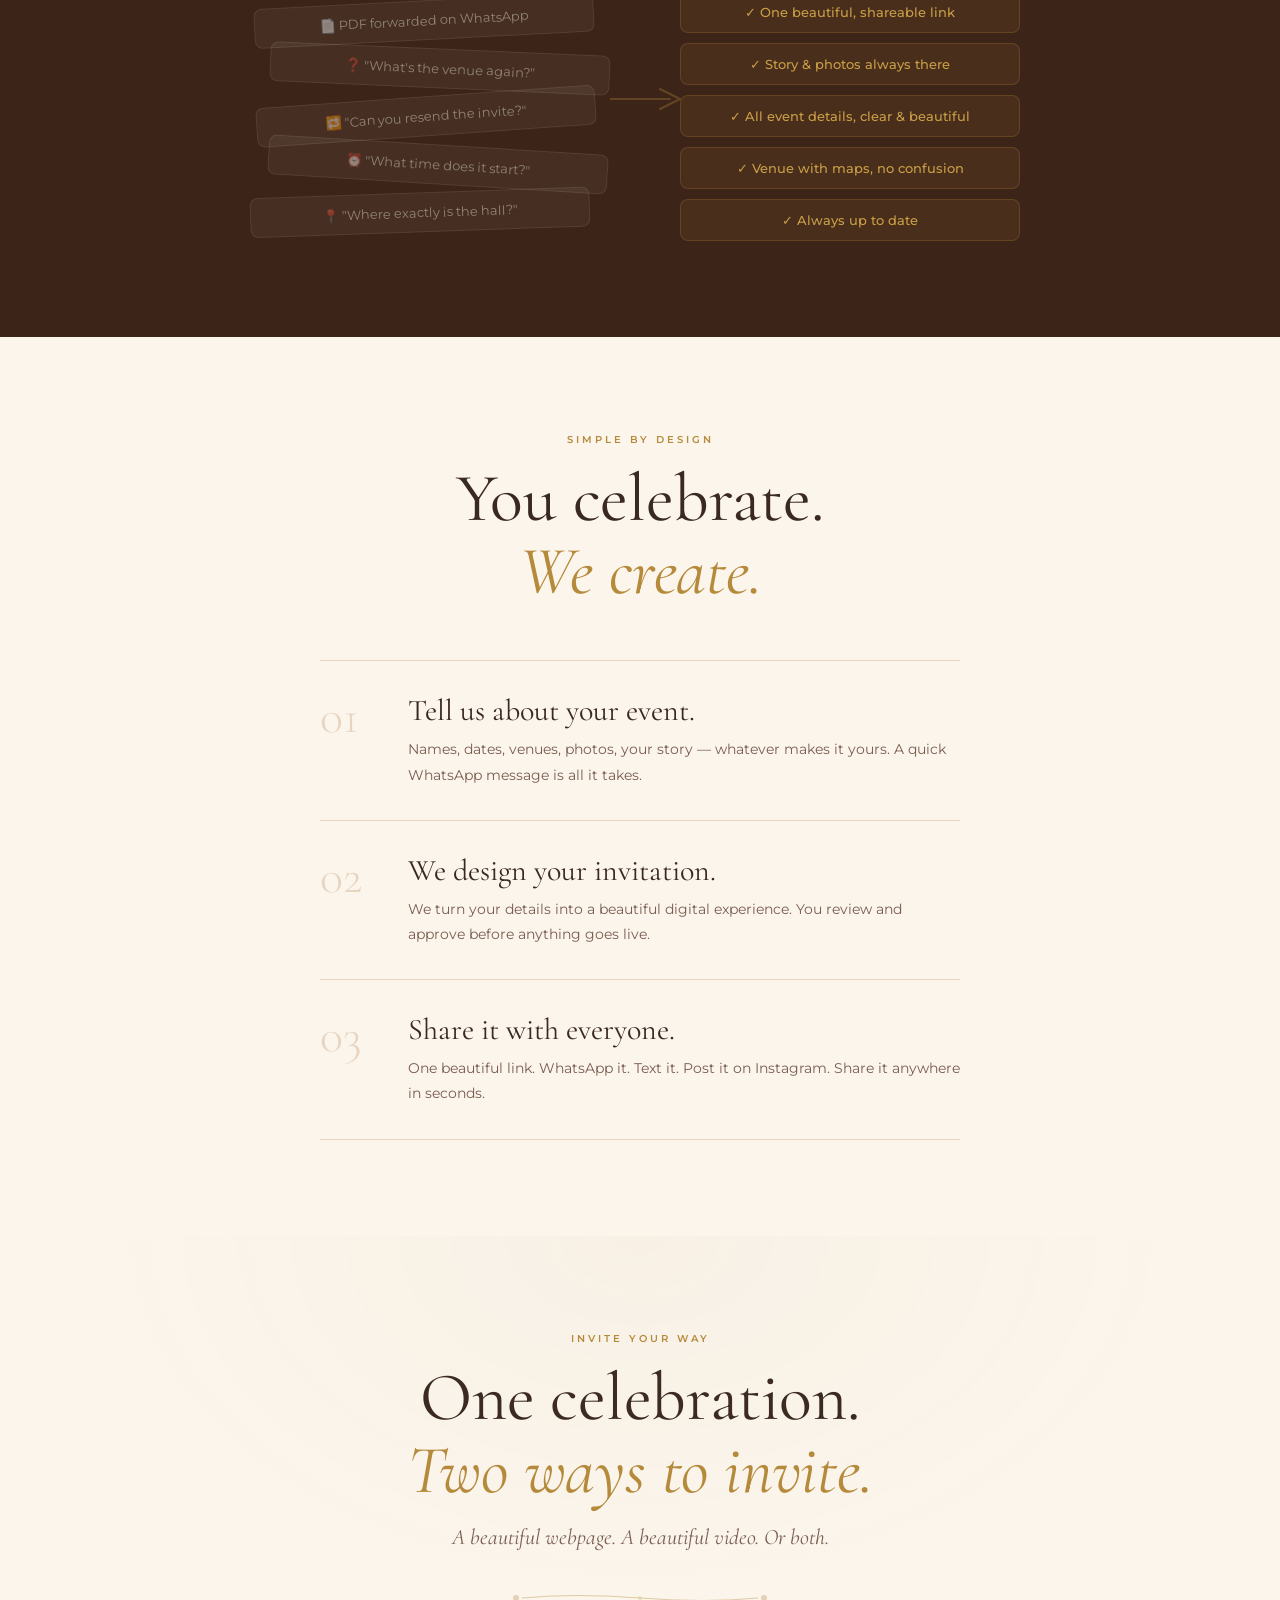
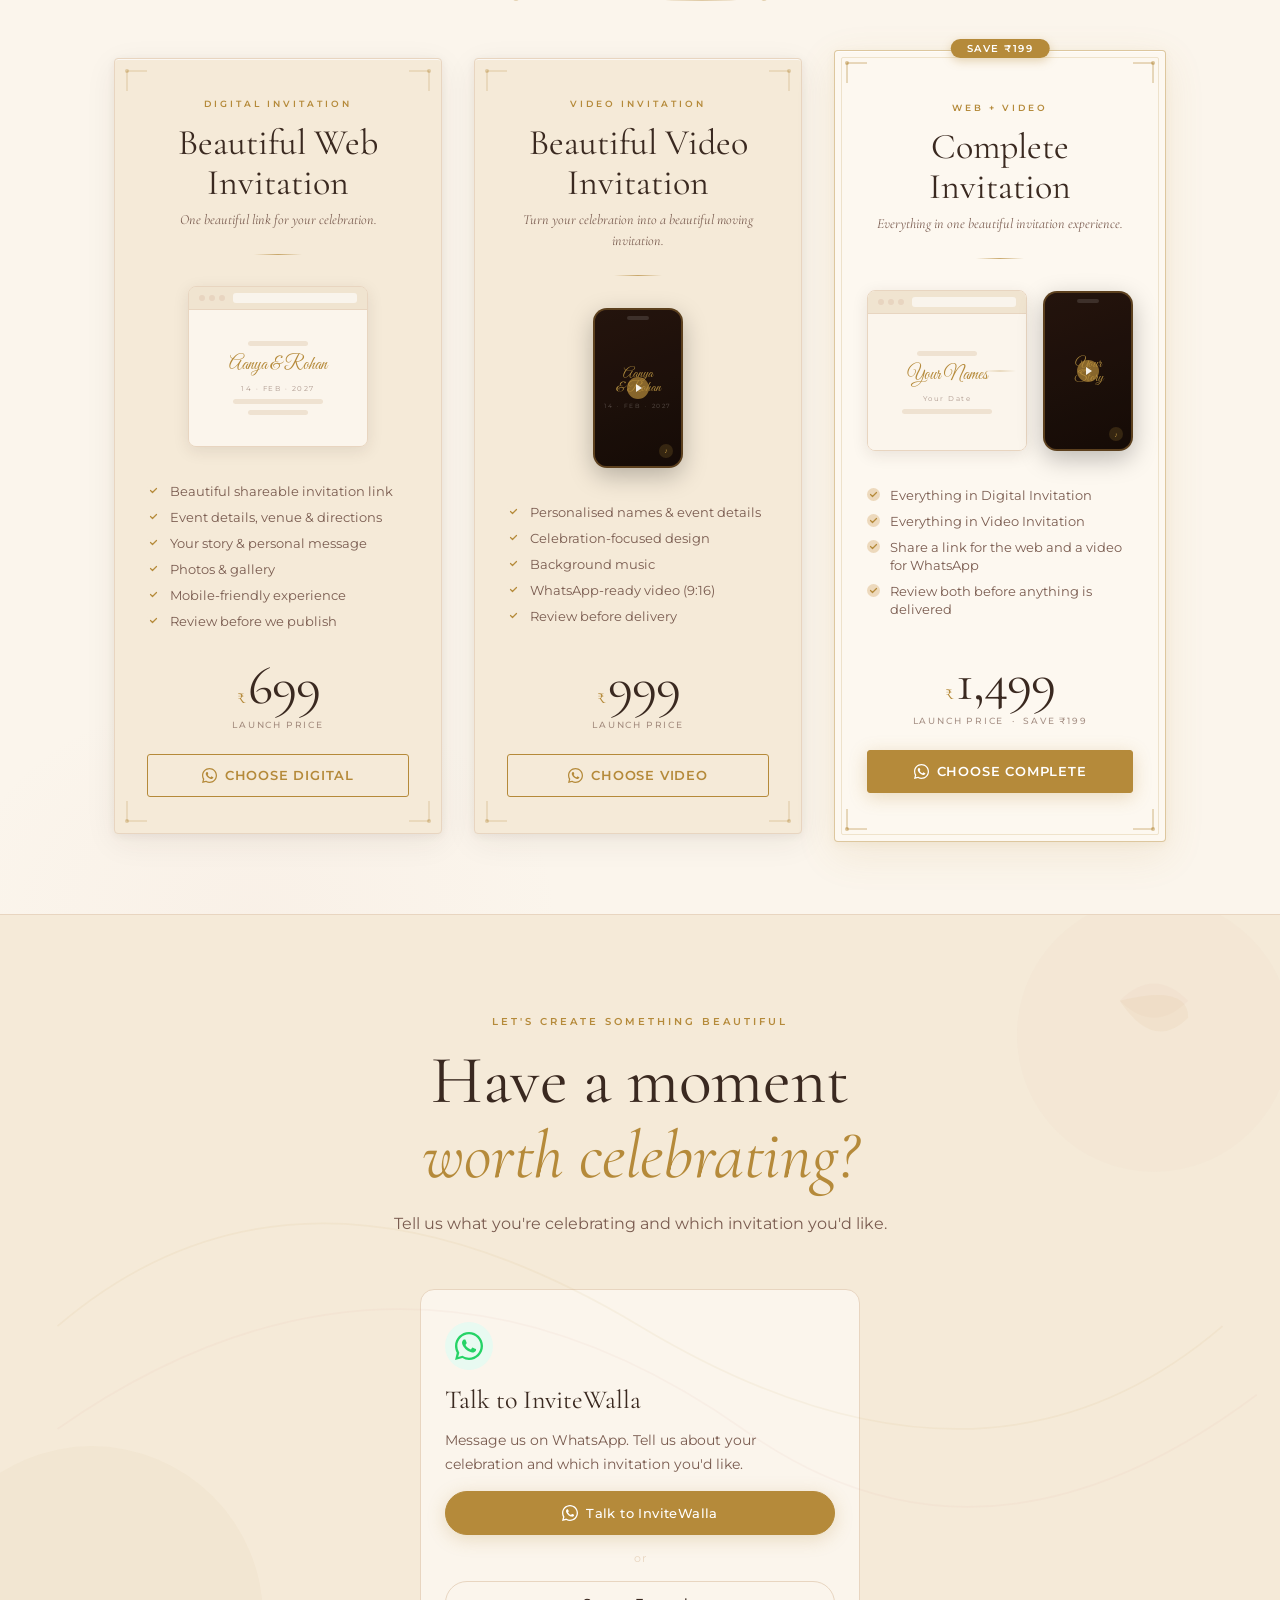
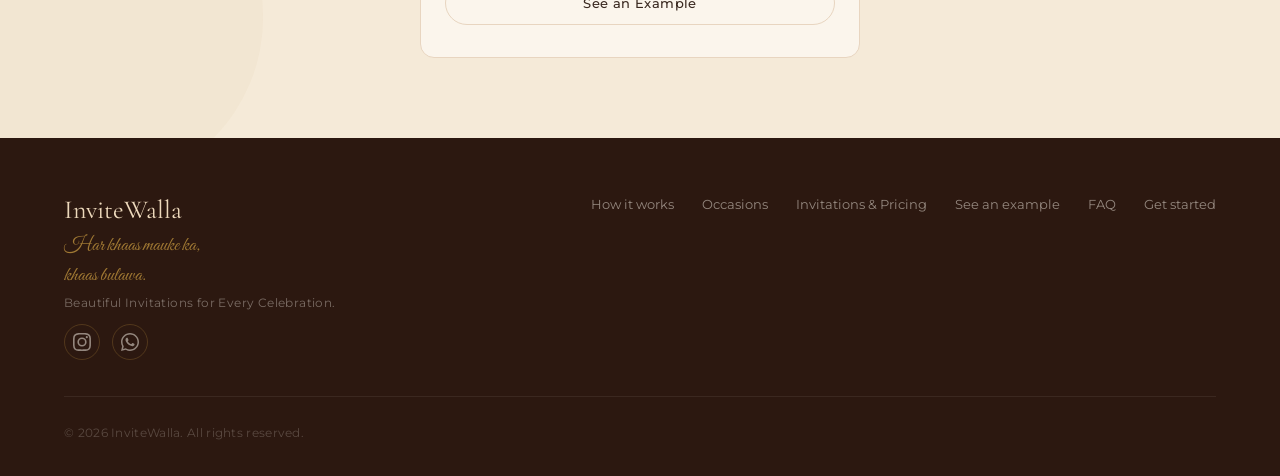
==== commit 2fc60d1b: "Update: Invitation Sample Added" ====
--- a/index.html
+++ b/index.html
@@ -312,7 +312,7 @@
 
           <div class="iw-hero-actions iw-hero-anim iw-hero-anim--5">
             <a href="#enquire" class="iw-btn iw-btn-primary">Create Your Invitation</a>
-            <a href="invite/aanya-rohan/" class="iw-btn iw-btn-ghost">See an Example</a>
+            <a href="invite/wedding/aanya-rohan/" class="iw-btn iw-btn-ghost">See an Example</a>
           </div>
 
         </div>
@@ -553,6 +553,12 @@
         <span id="iwActiveOccLabel">Wedding</span>
       </div>
 
+      <div class="iw-occasions-sample-cta">
+        <a href="invite/wedding/aanya-rohan/" class="iw-btn iw-btn-ghost iw-btn--sm" id="iwOccSampleLink" aria-label="See a sample Wedding invitation">
+          See a sample →
+        </a>
+      </div>
+
     </section>
 
 
@@ -643,7 +649,7 @@
 
         <div class="iw-showcase-end reveal">
           <p class="iw-showcase-end-text">This could be yours.</p>
-          <a href="invite/aanya-rohan/" class="iw-btn iw-btn-primary">
+          <a href="invite/wedding/aanya-rohan/" class="iw-btn iw-btn-primary">
             Explore Aanya &amp; Rohan's invitation →
           </a>
         </div>
@@ -1271,6 +1277,7 @@
   <script src="site-config.js"></script>
   <script src="js/shared.js" data-root="/"></script>
   <script src="js/home.js"></script>
+  <script src="js/analytics.js"></script>
 
 </body>
 </html>
--- a/css/marketing.css
+++ b/css/marketing.css
@@ -1080,10 +1080,26 @@
   transition: opacity .25s ease, transform .3s var(--ease);
 }
 
-
-/* =========================================================
-   SHOWCASE / PRODUCT DEMO
-========================================================= */
+/* "See a sample" CTA below occasion selector */
+.iw-occasions-sample-cta {
+  display: flex;
+  justify-content: center;
+  padding: 20px 24px 8px;
+  width: min(340px, 88vw);
+  margin-inline: auto;
+}
+
+.iw-occasions-sample-cta .iw-btn {
+  width: 100%;
+  justify-content: center;
+}
+
+/* Small ghost button modifier */
+.iw-btn--sm {
+  padding: 9px 20px;
+  font-size: 11.5px;
+  letter-spacing: .3px;
+}
 
 .iw-showcase {
   padding: 96px 0;
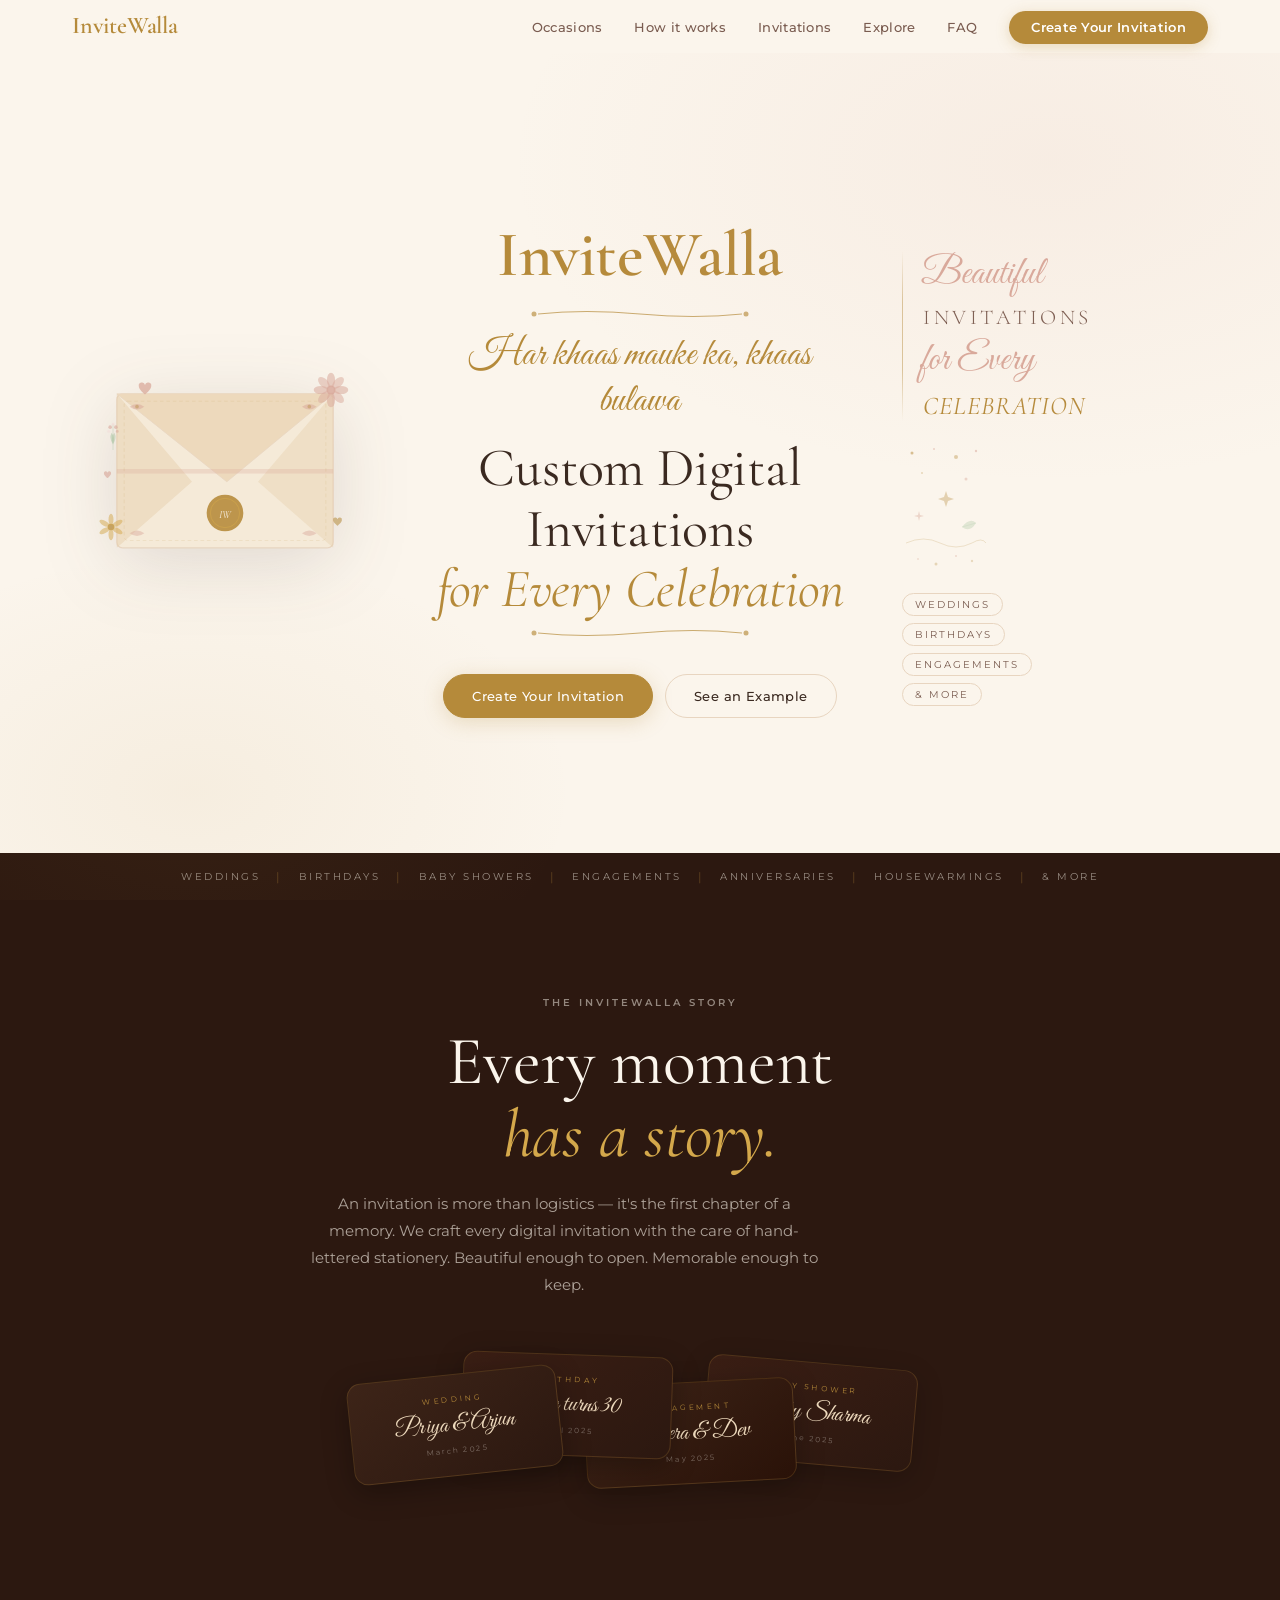
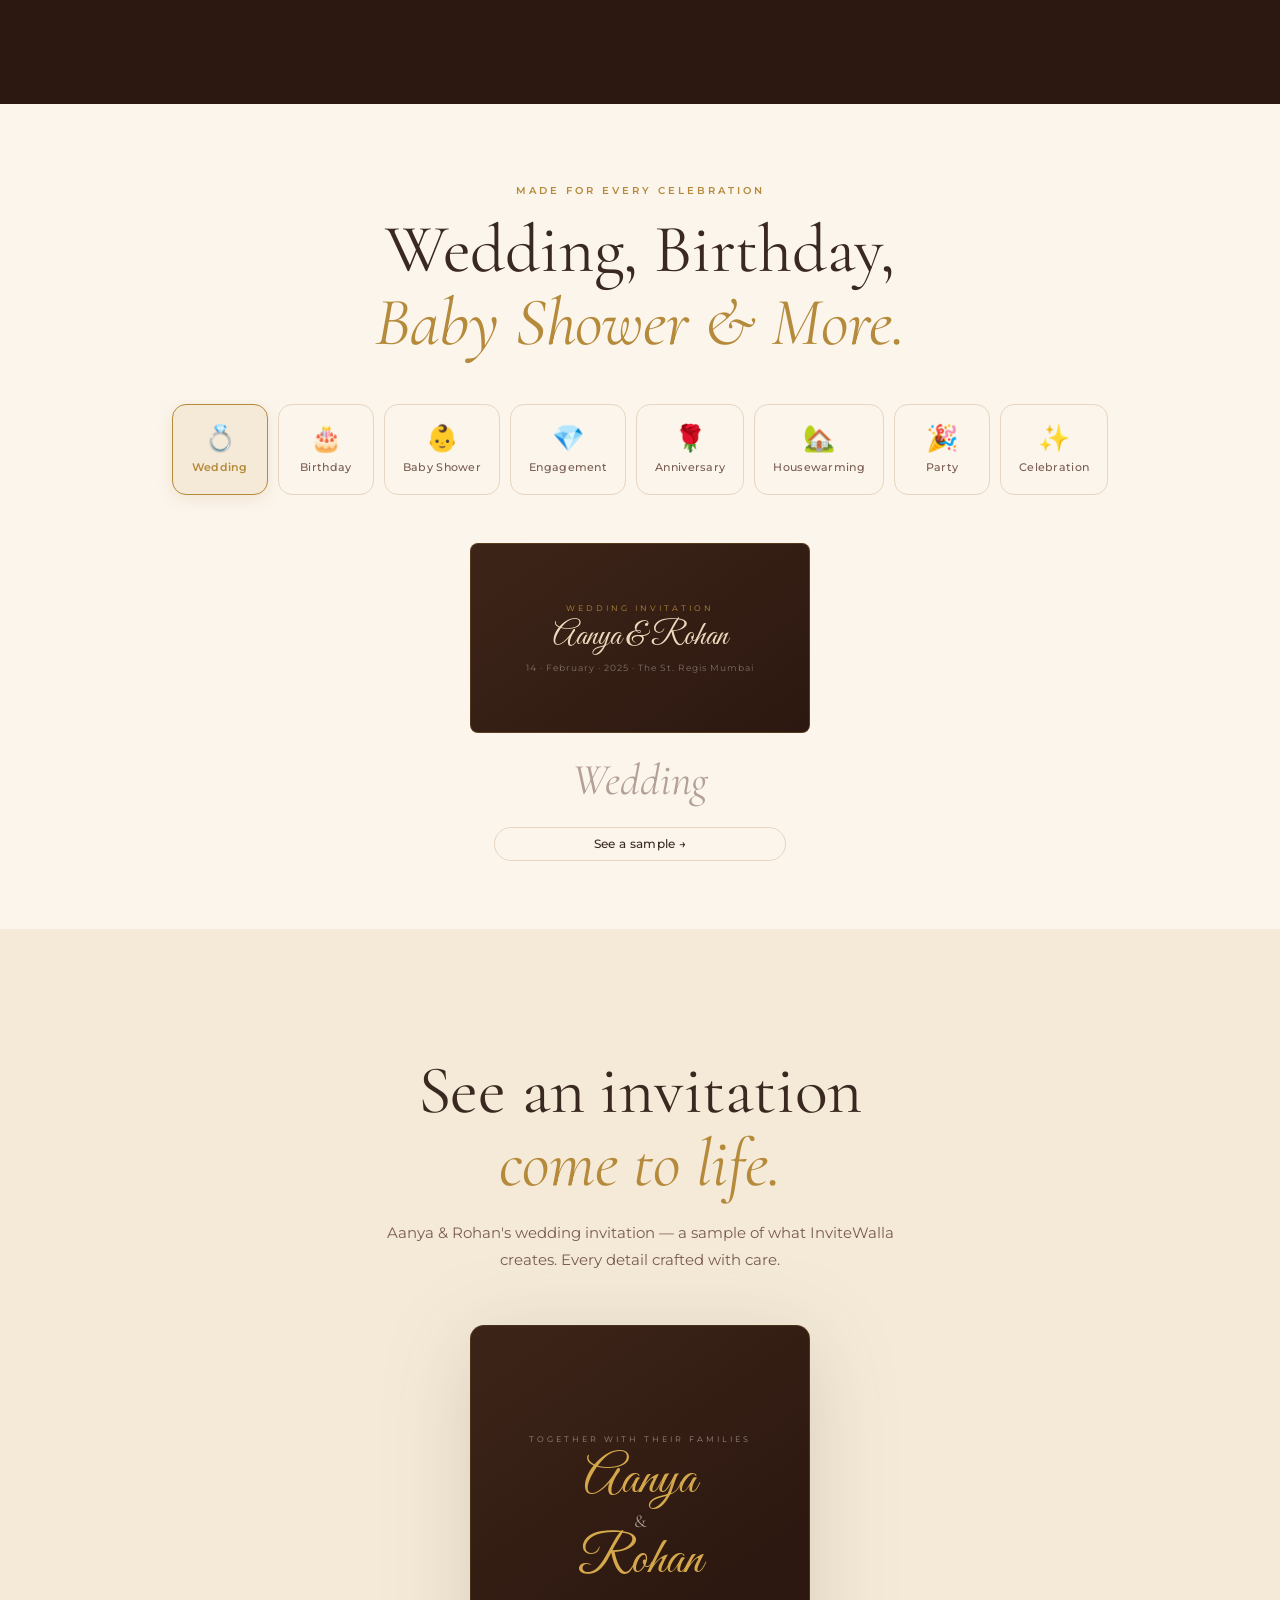
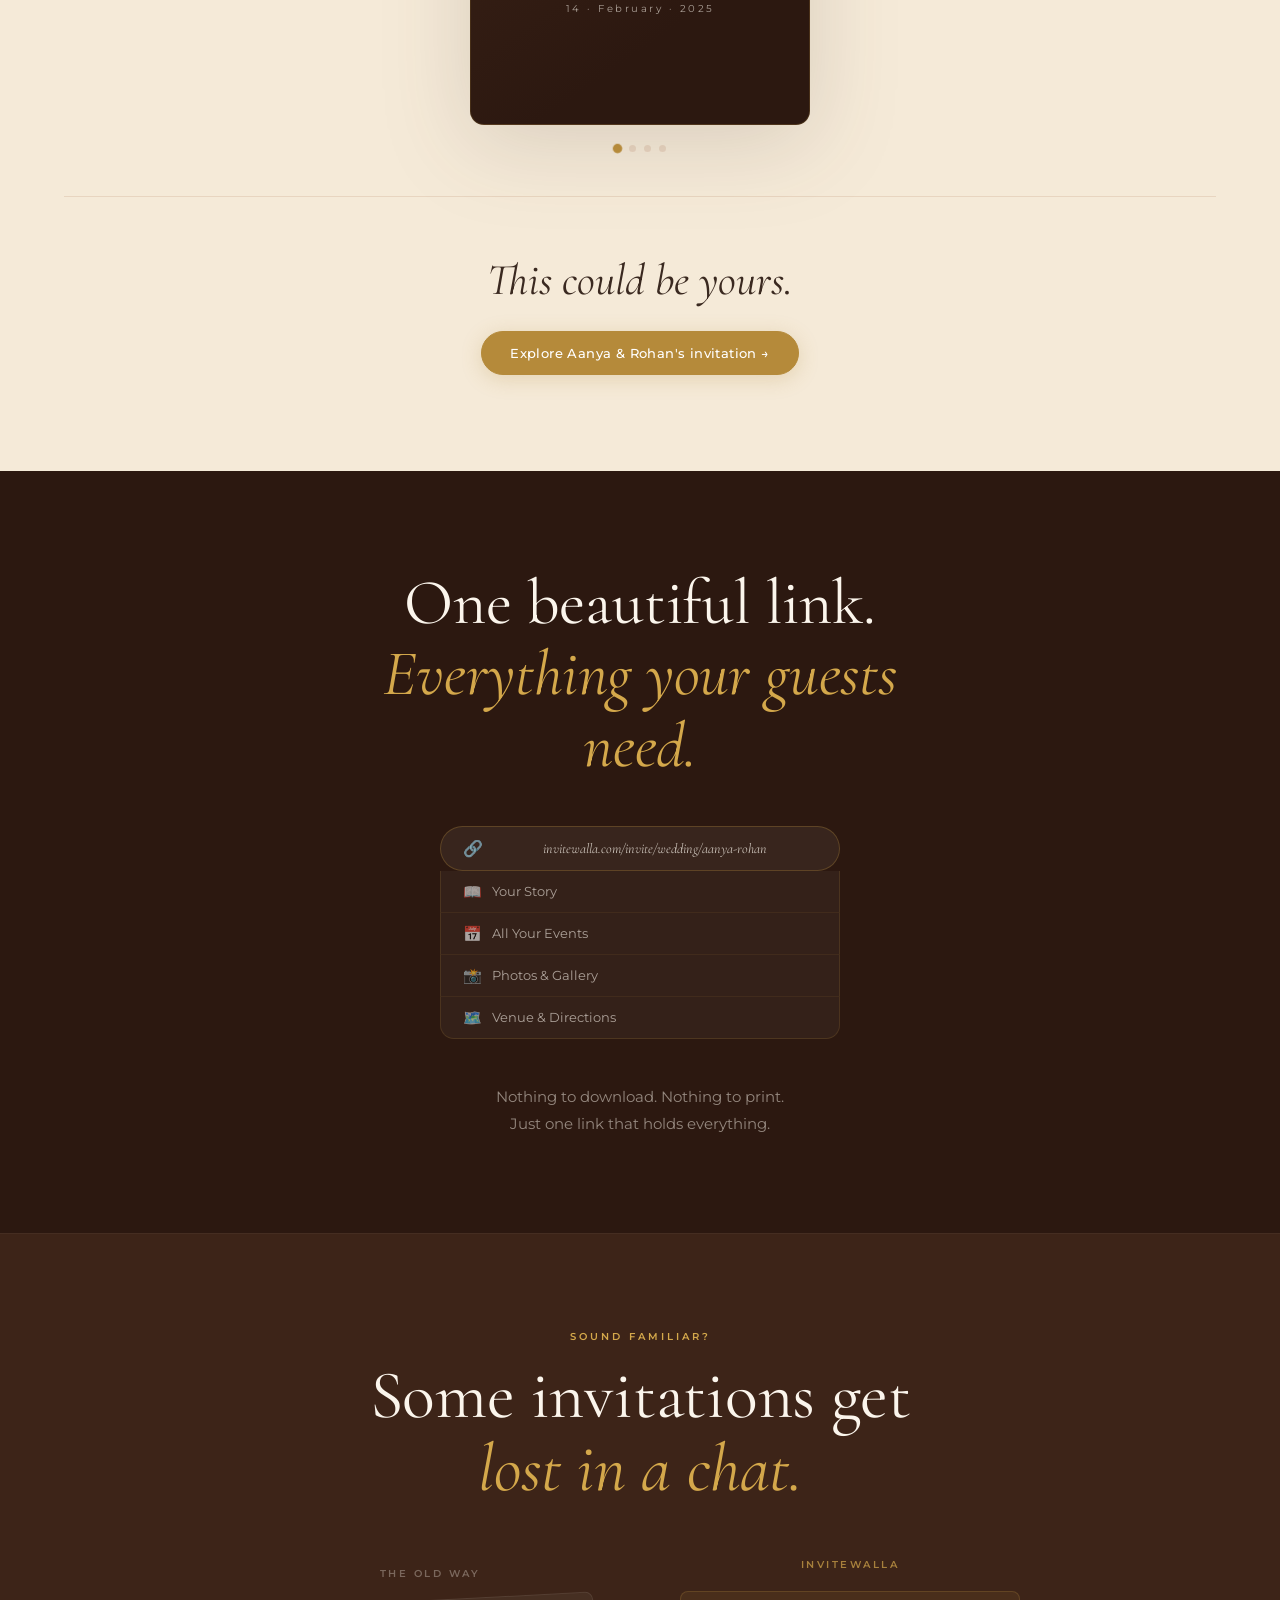
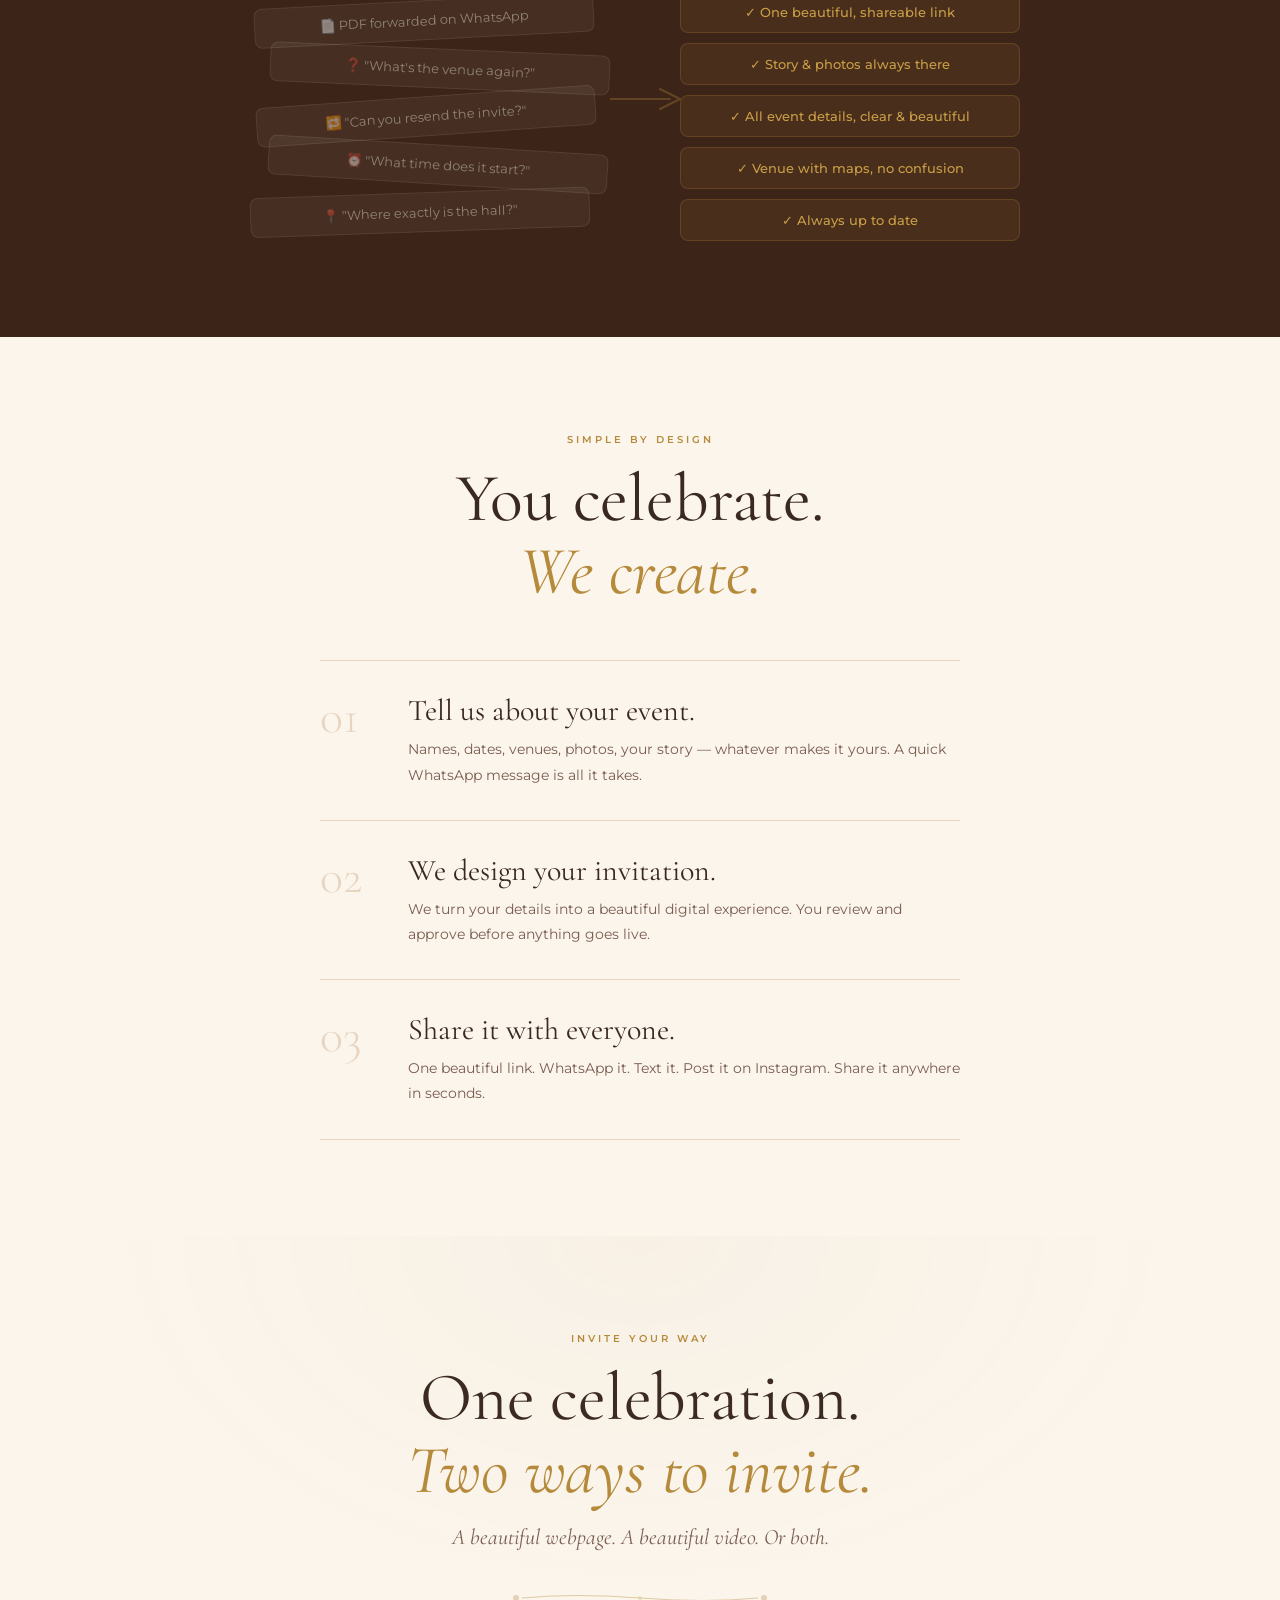
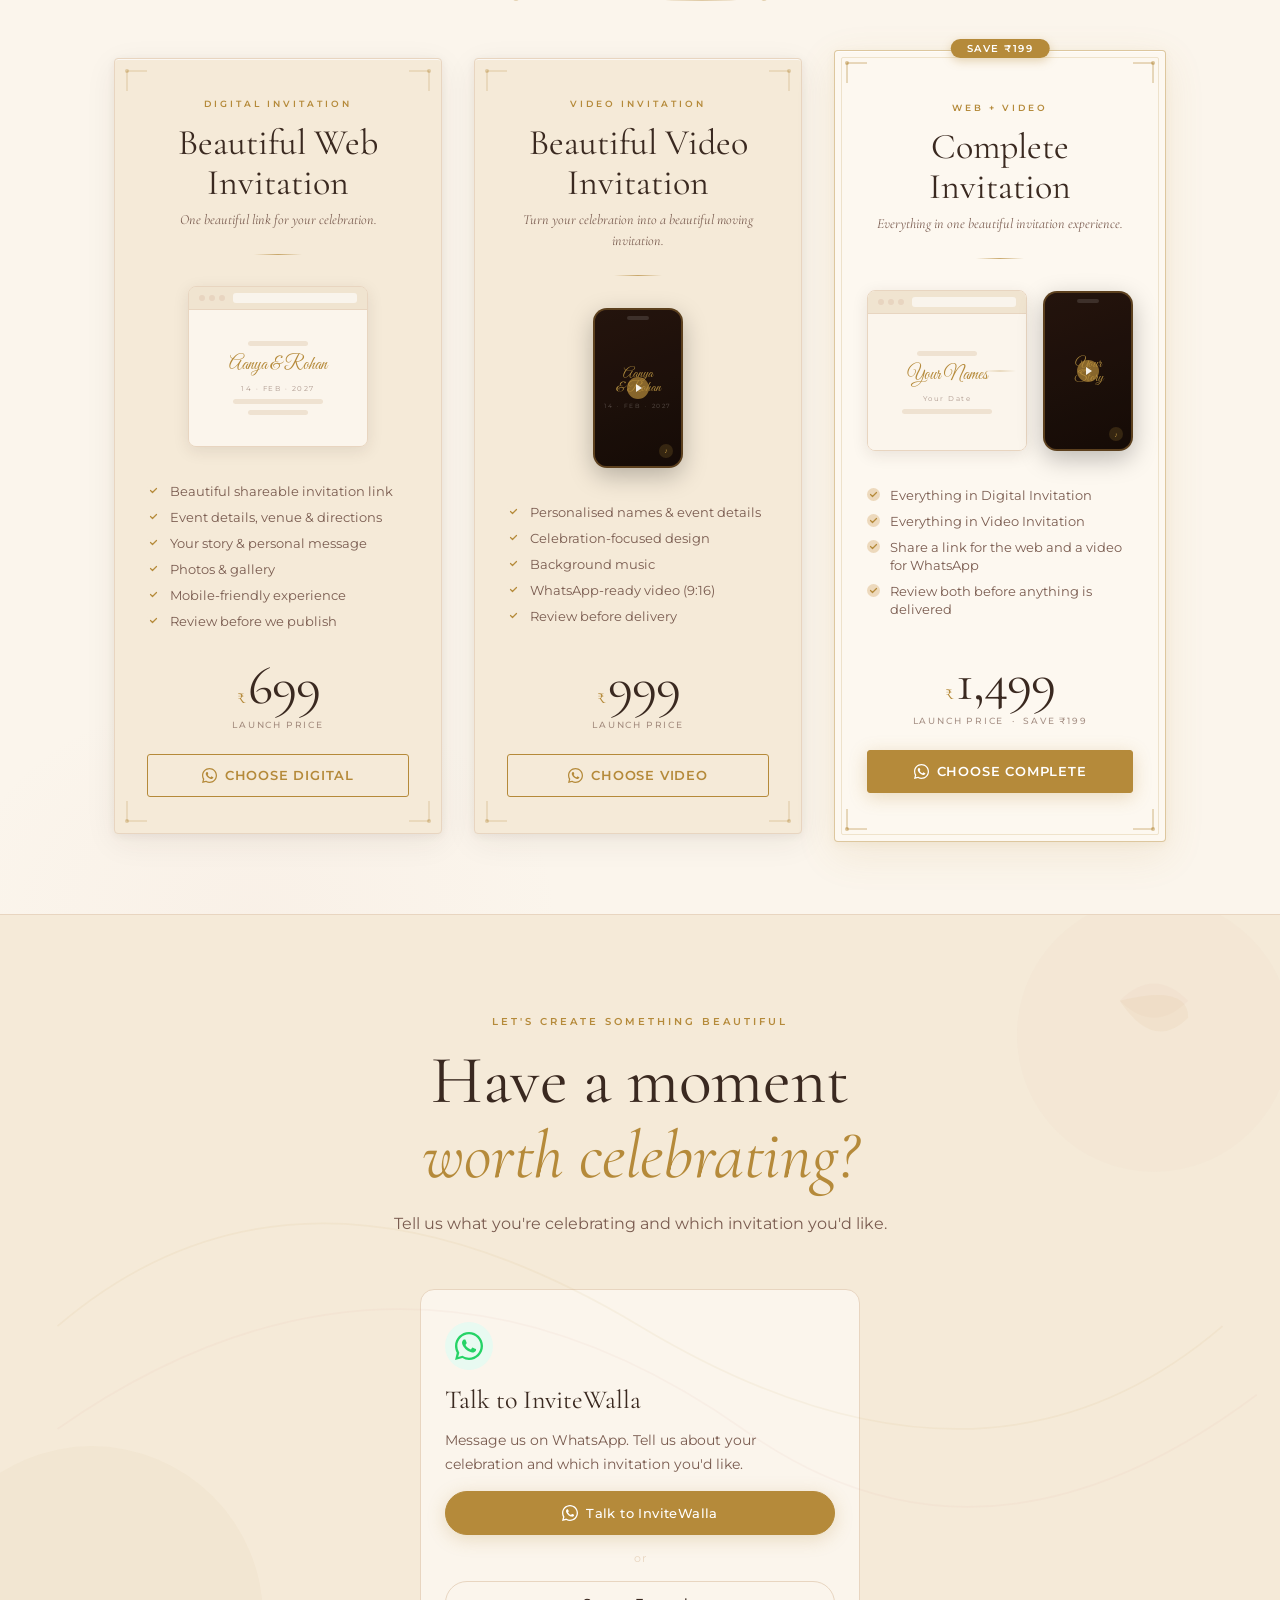
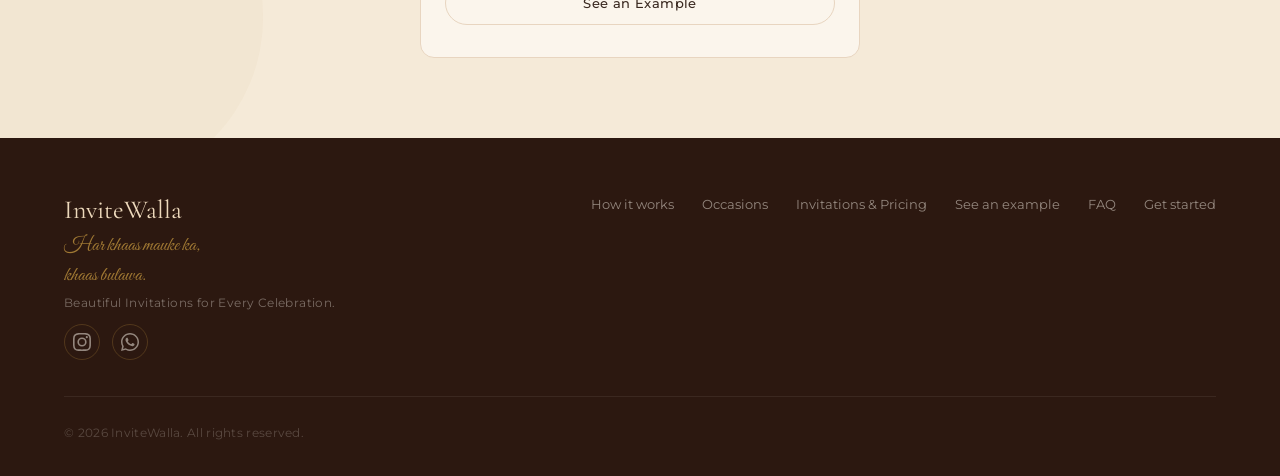
==== commit 27e4837e: "Update: Code Cleanup" ====
--- a/index.html
+++ b/index.html
@@ -672,7 +672,7 @@
         <div class="iw-onelink-visual reveal" aria-hidden="true">
           <div class="iw-link-pill" id="iwLinkPill">
             <span class="iw-link-icon">🔗</span>
-            <span class="iw-link-text">invitewalla.com/invite/aanya-rohan</span>
+            <span class="iw-link-text">invitewalla.com/invite/wedding/aanya-rohan</span>
           </div>
           <div class="iw-link-expands" id="iwLinkExpands">
             <div class="iw-link-item" style="--i:0"><span class="iw-li-icon">📖</span> Your Story</div>
@@ -1255,7 +1255,7 @@
             <div class="iw-wa-or">or</div>
             <a
               class="iw-btn iw-btn-ghost iw-wa-example-link"
-              href="invite/aanya-rohan/"
+              href="invite/wedding/aanya-rohan/"
               aria-label="See a sample digital wedding invitation by InviteWalla"
             >
               See an Example
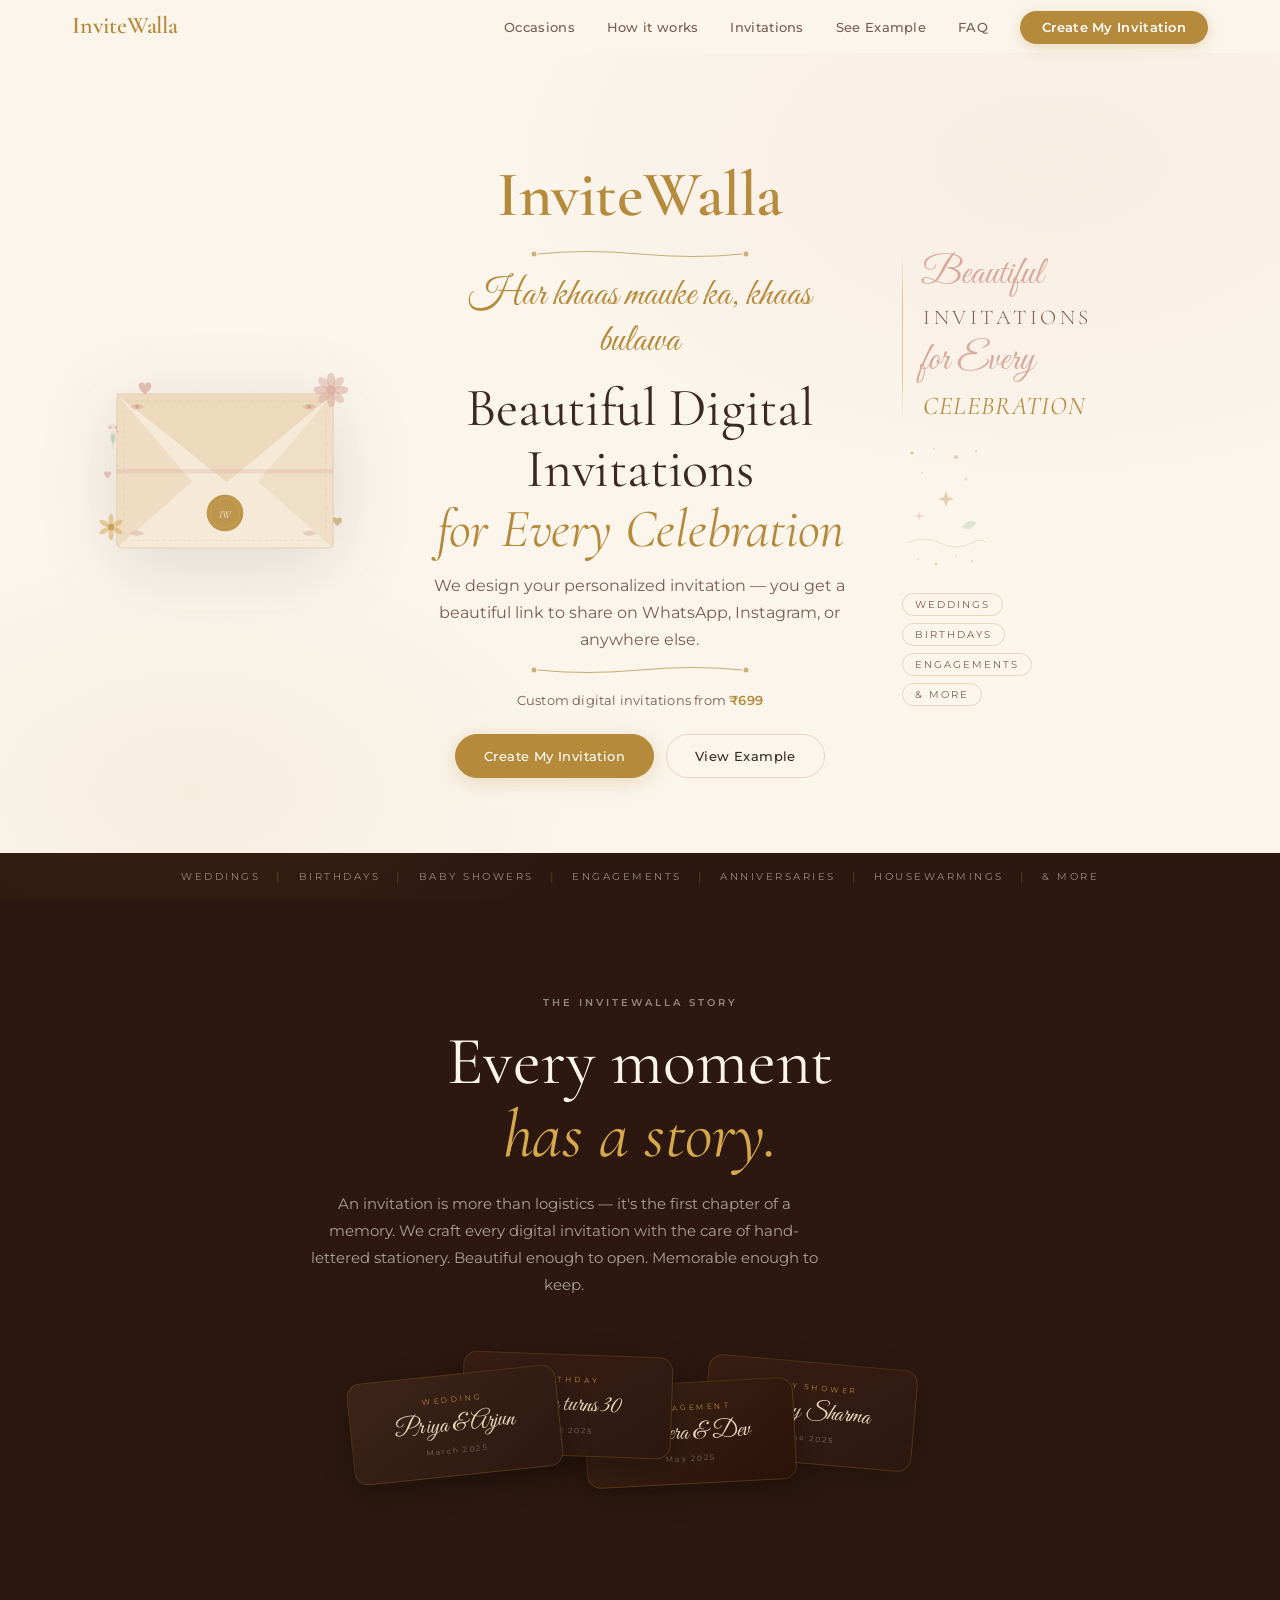
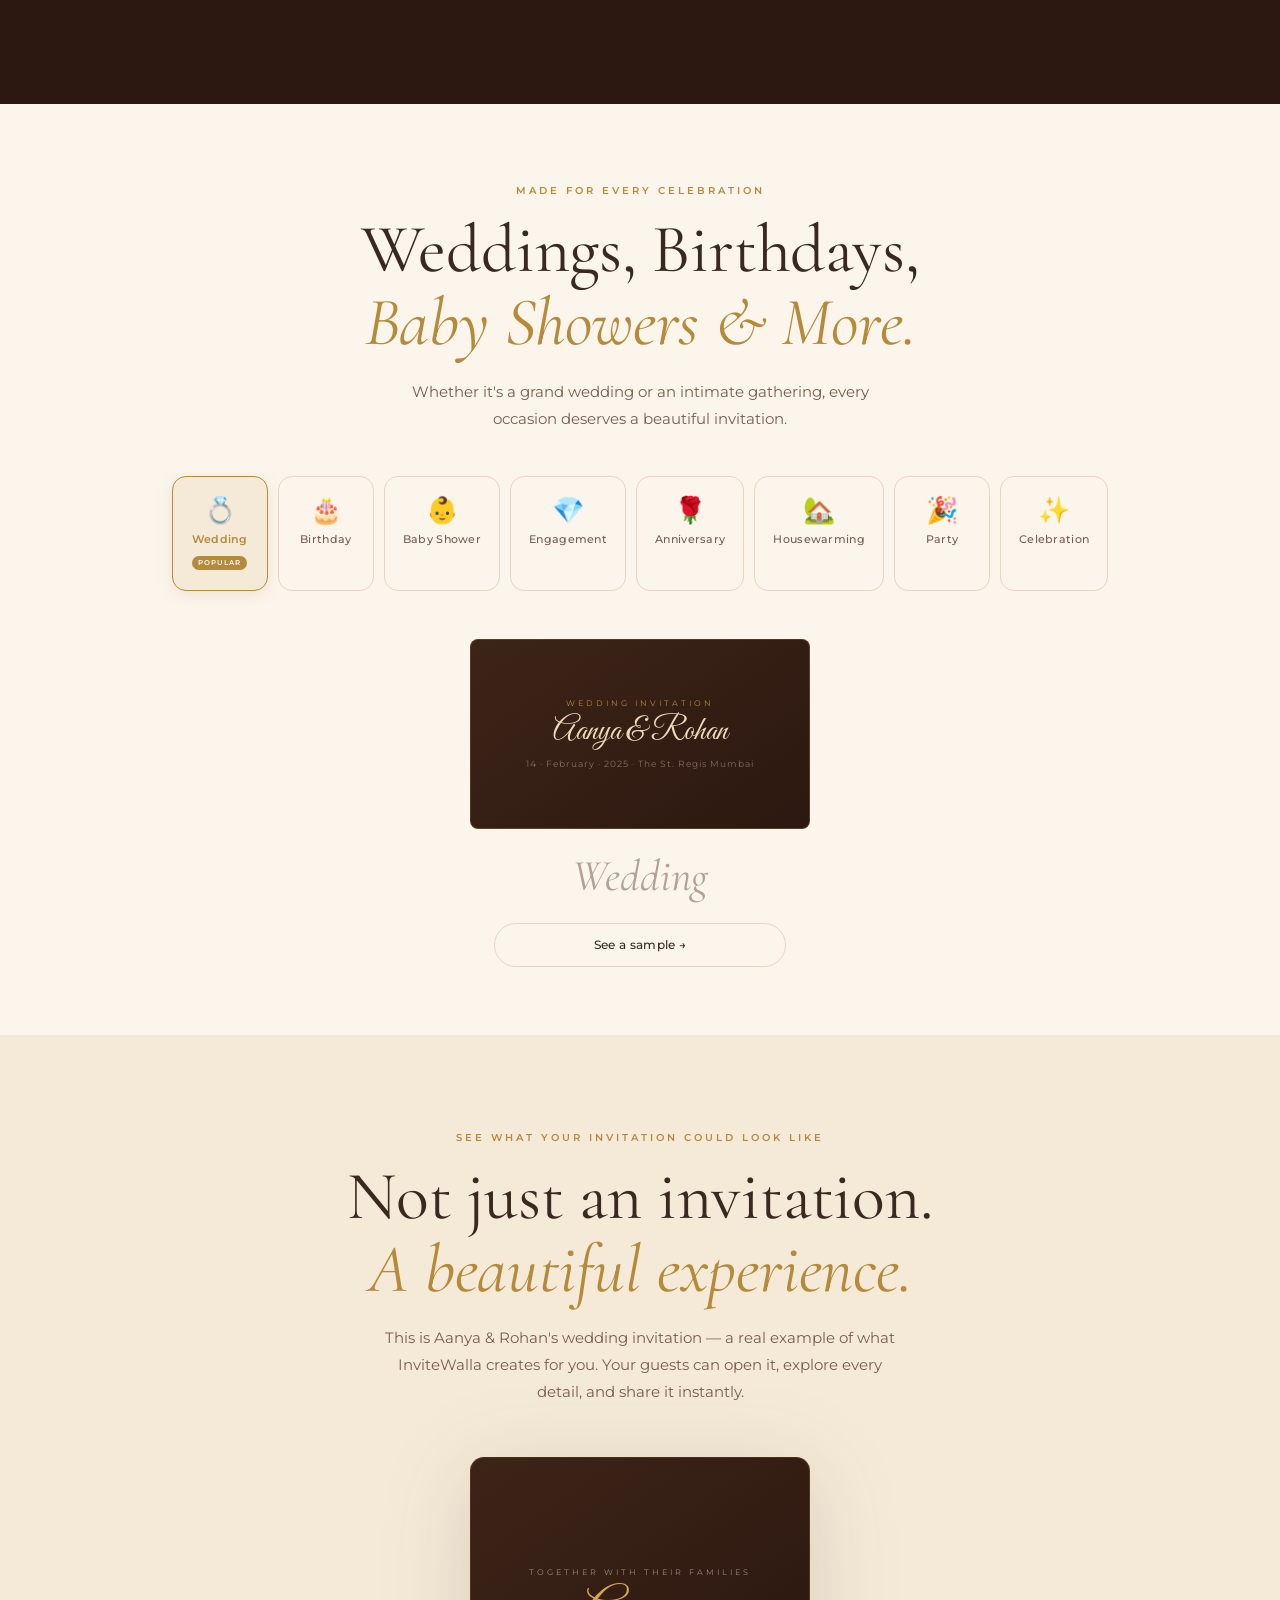
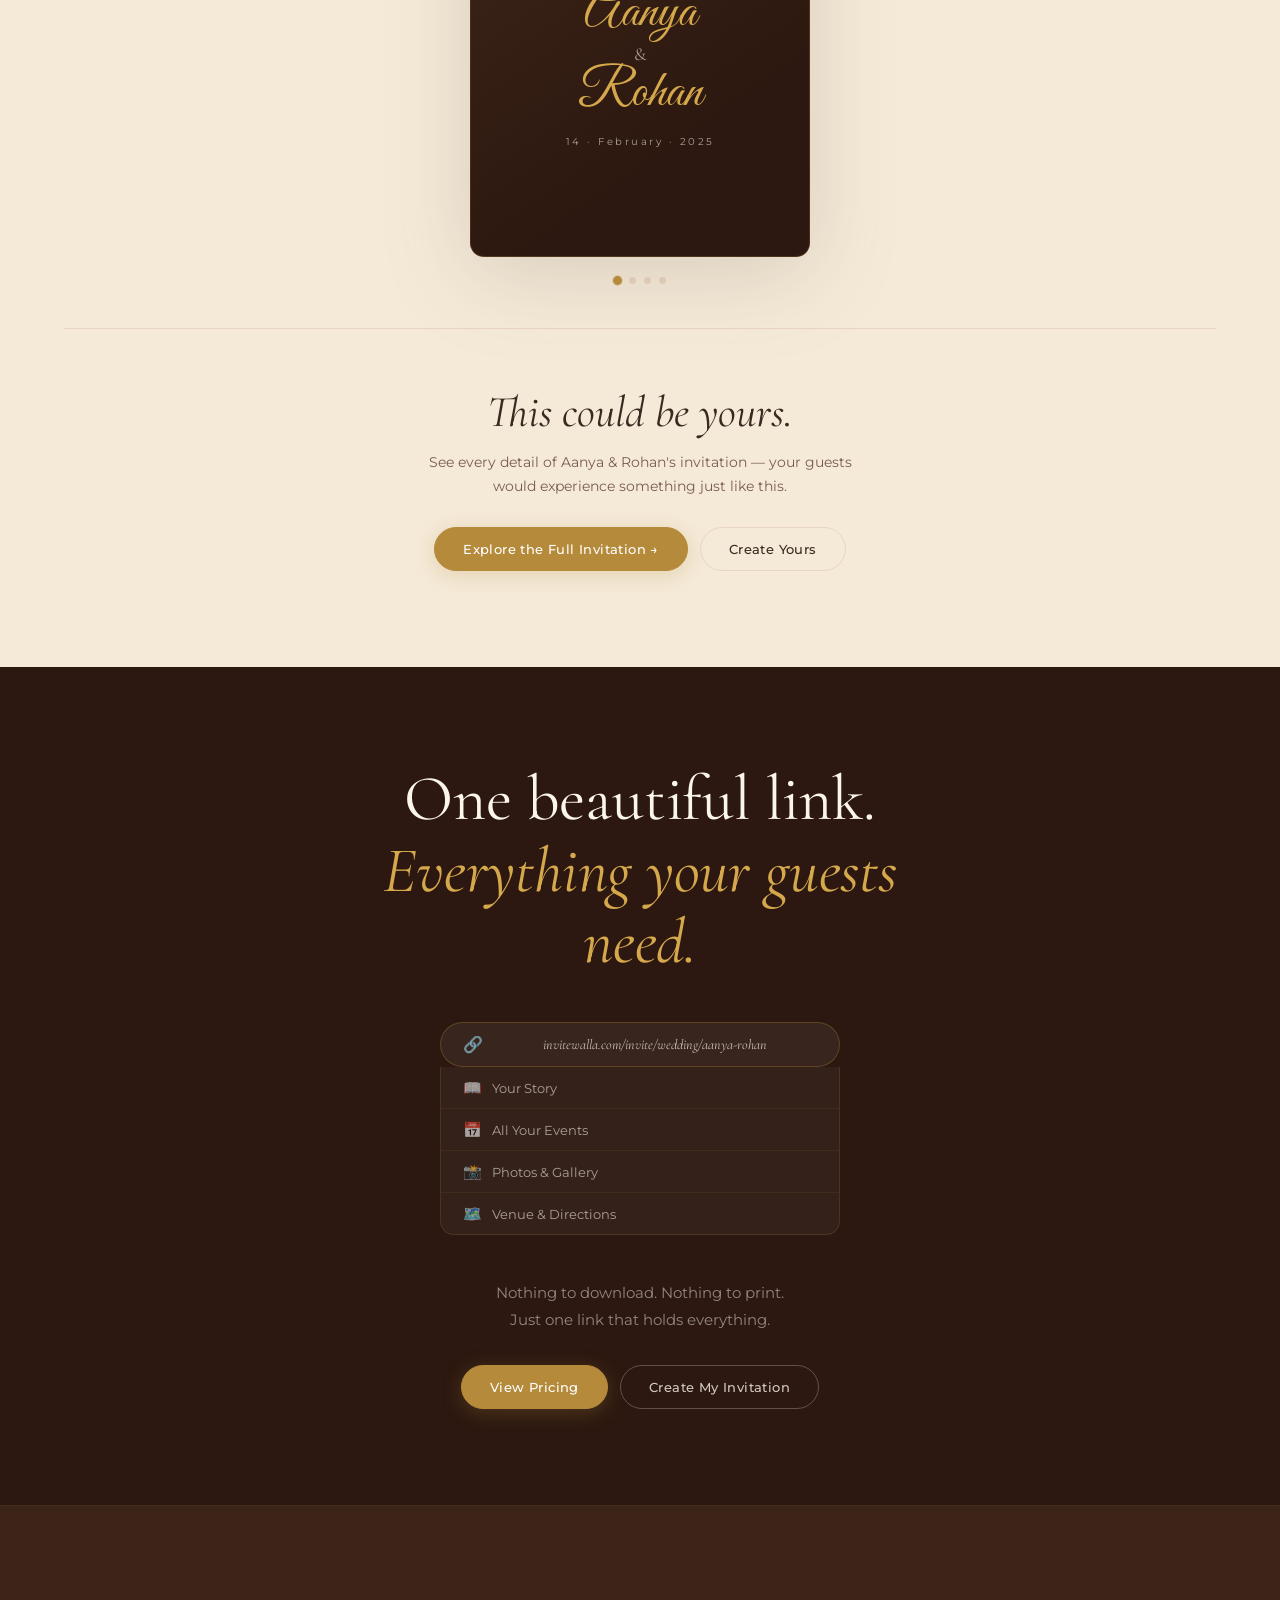
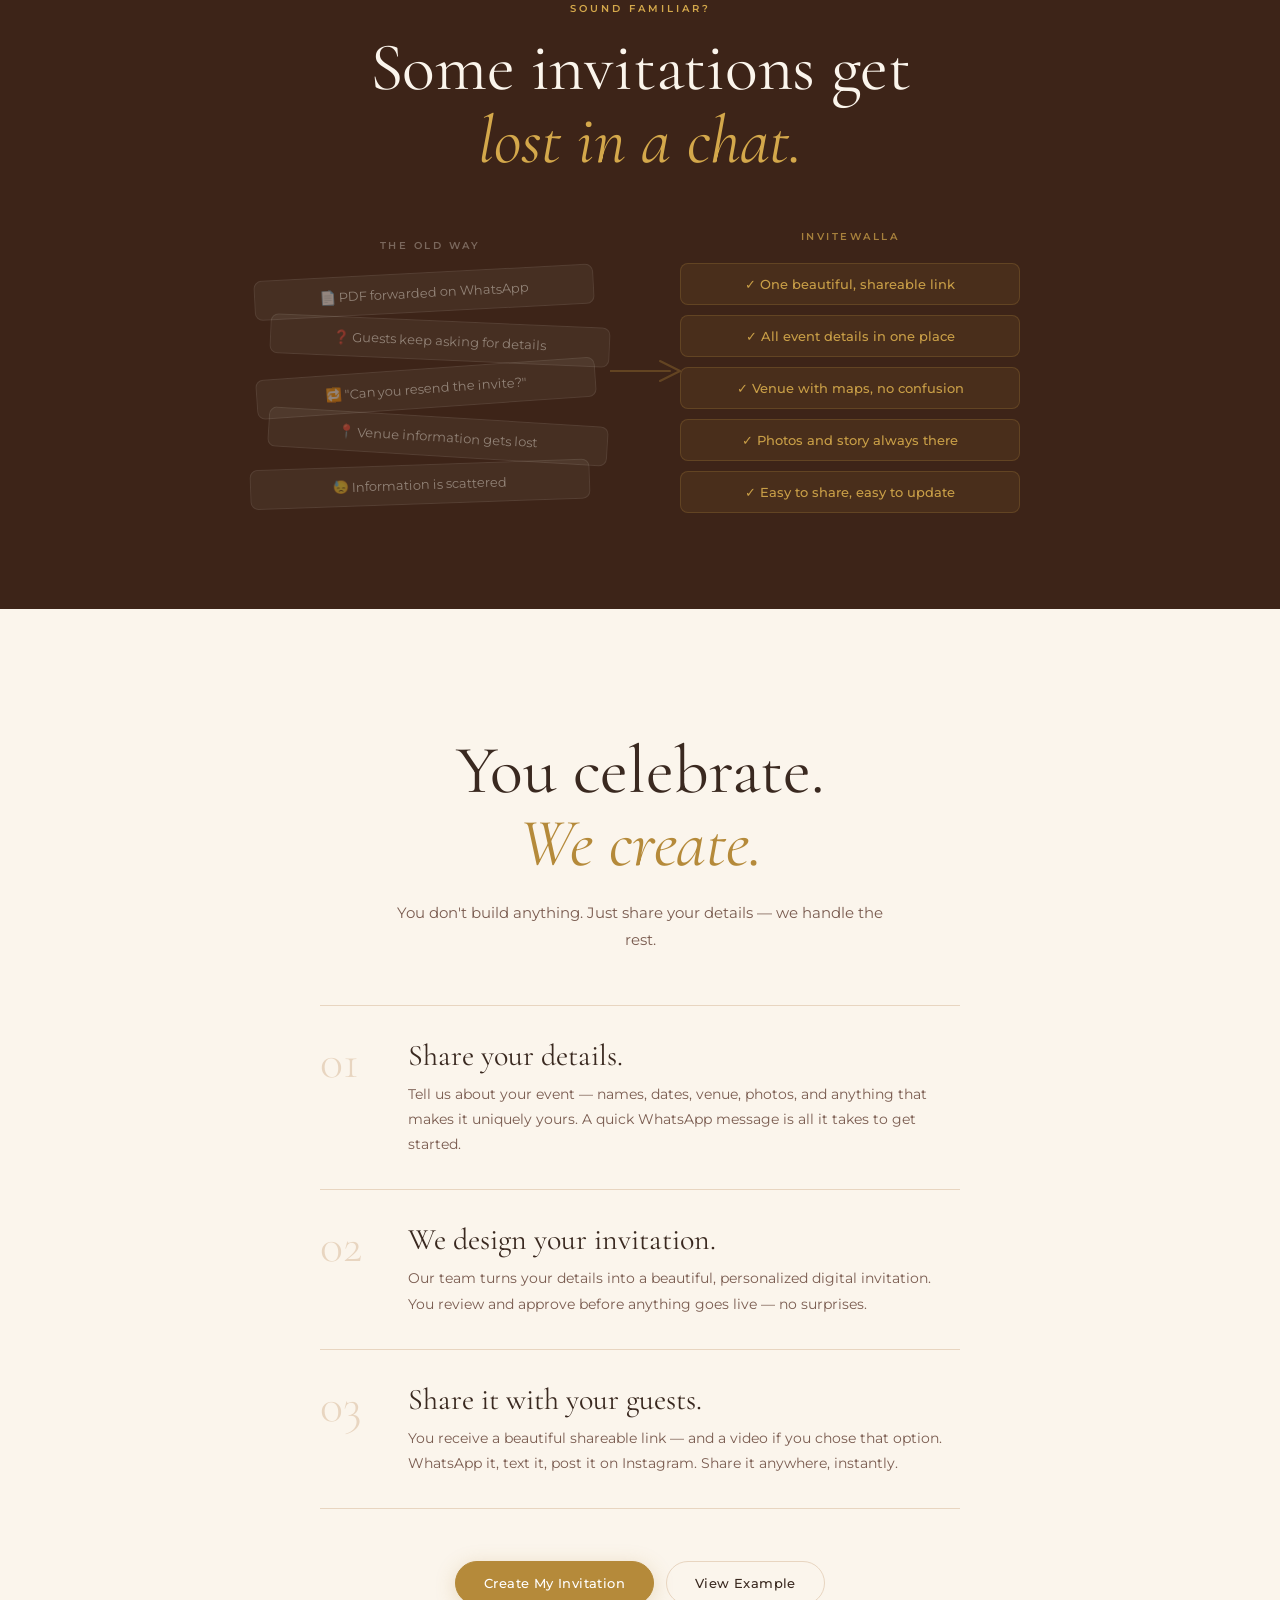
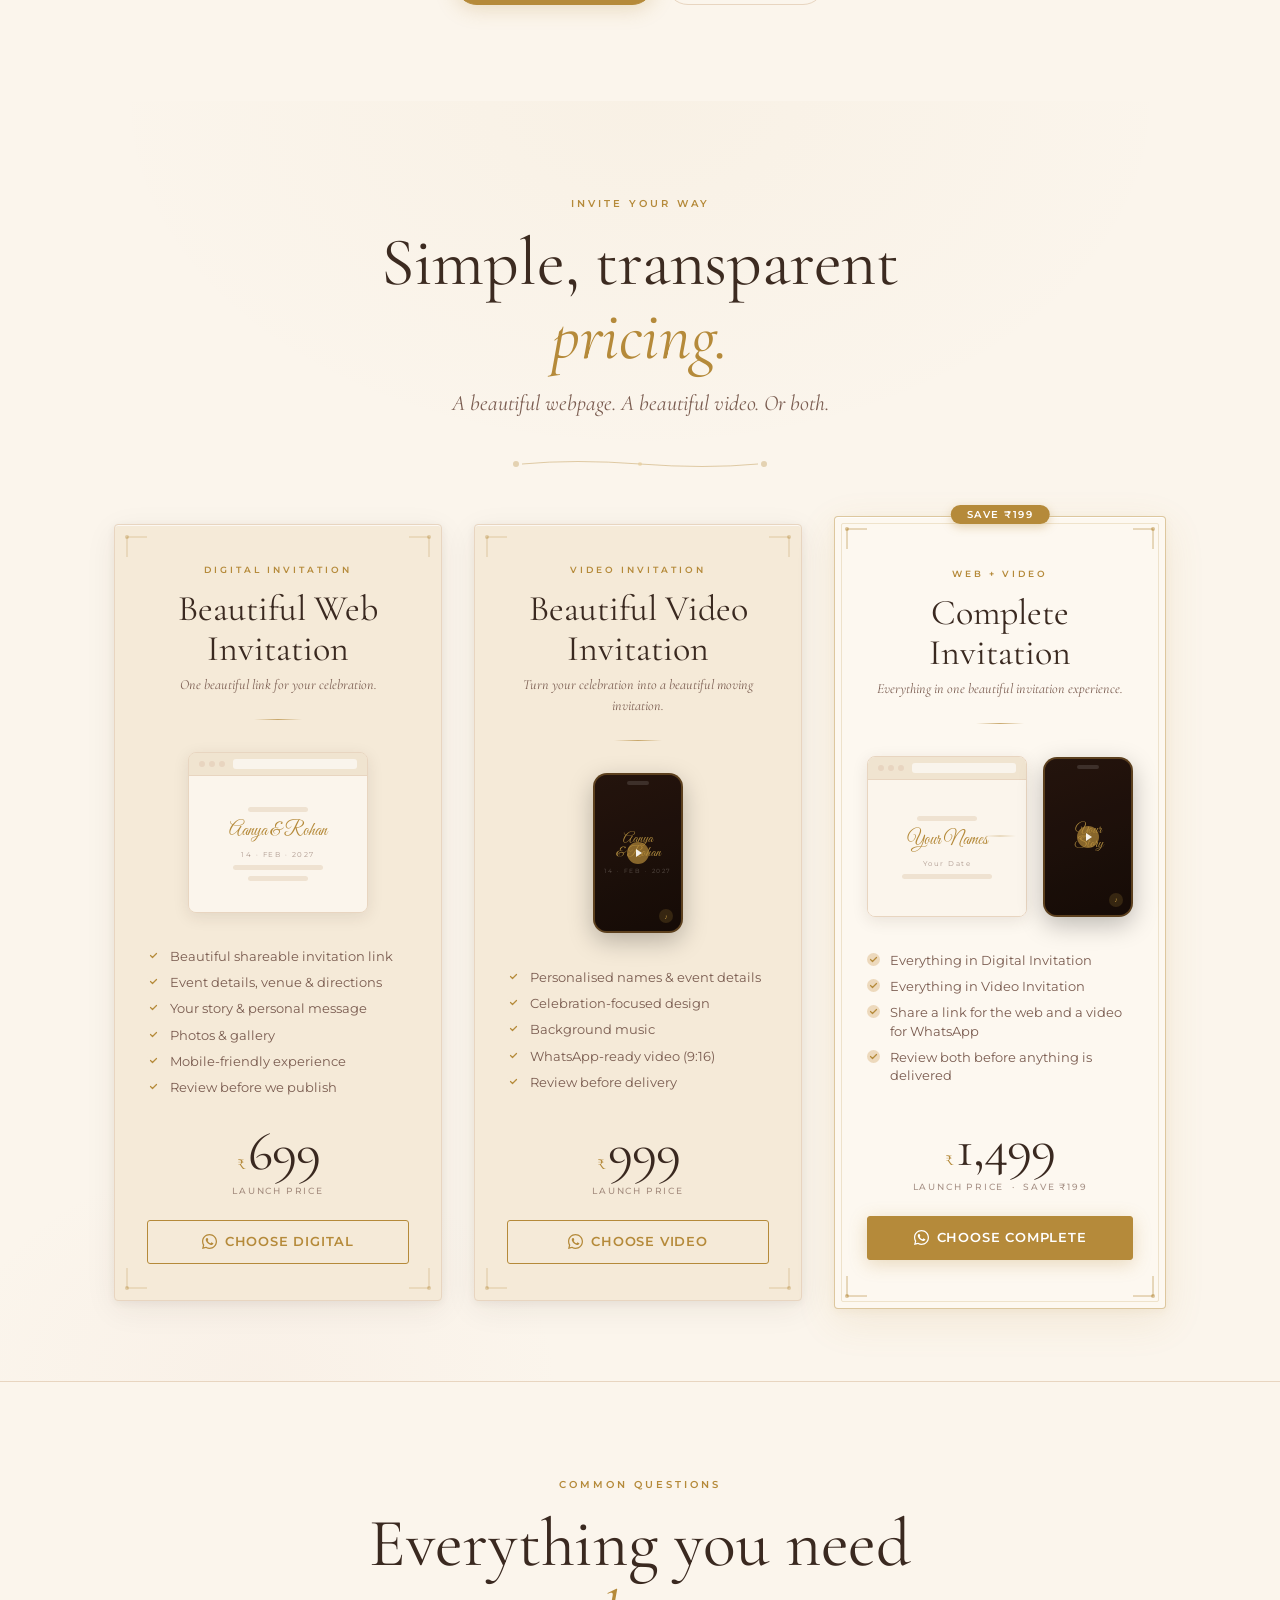
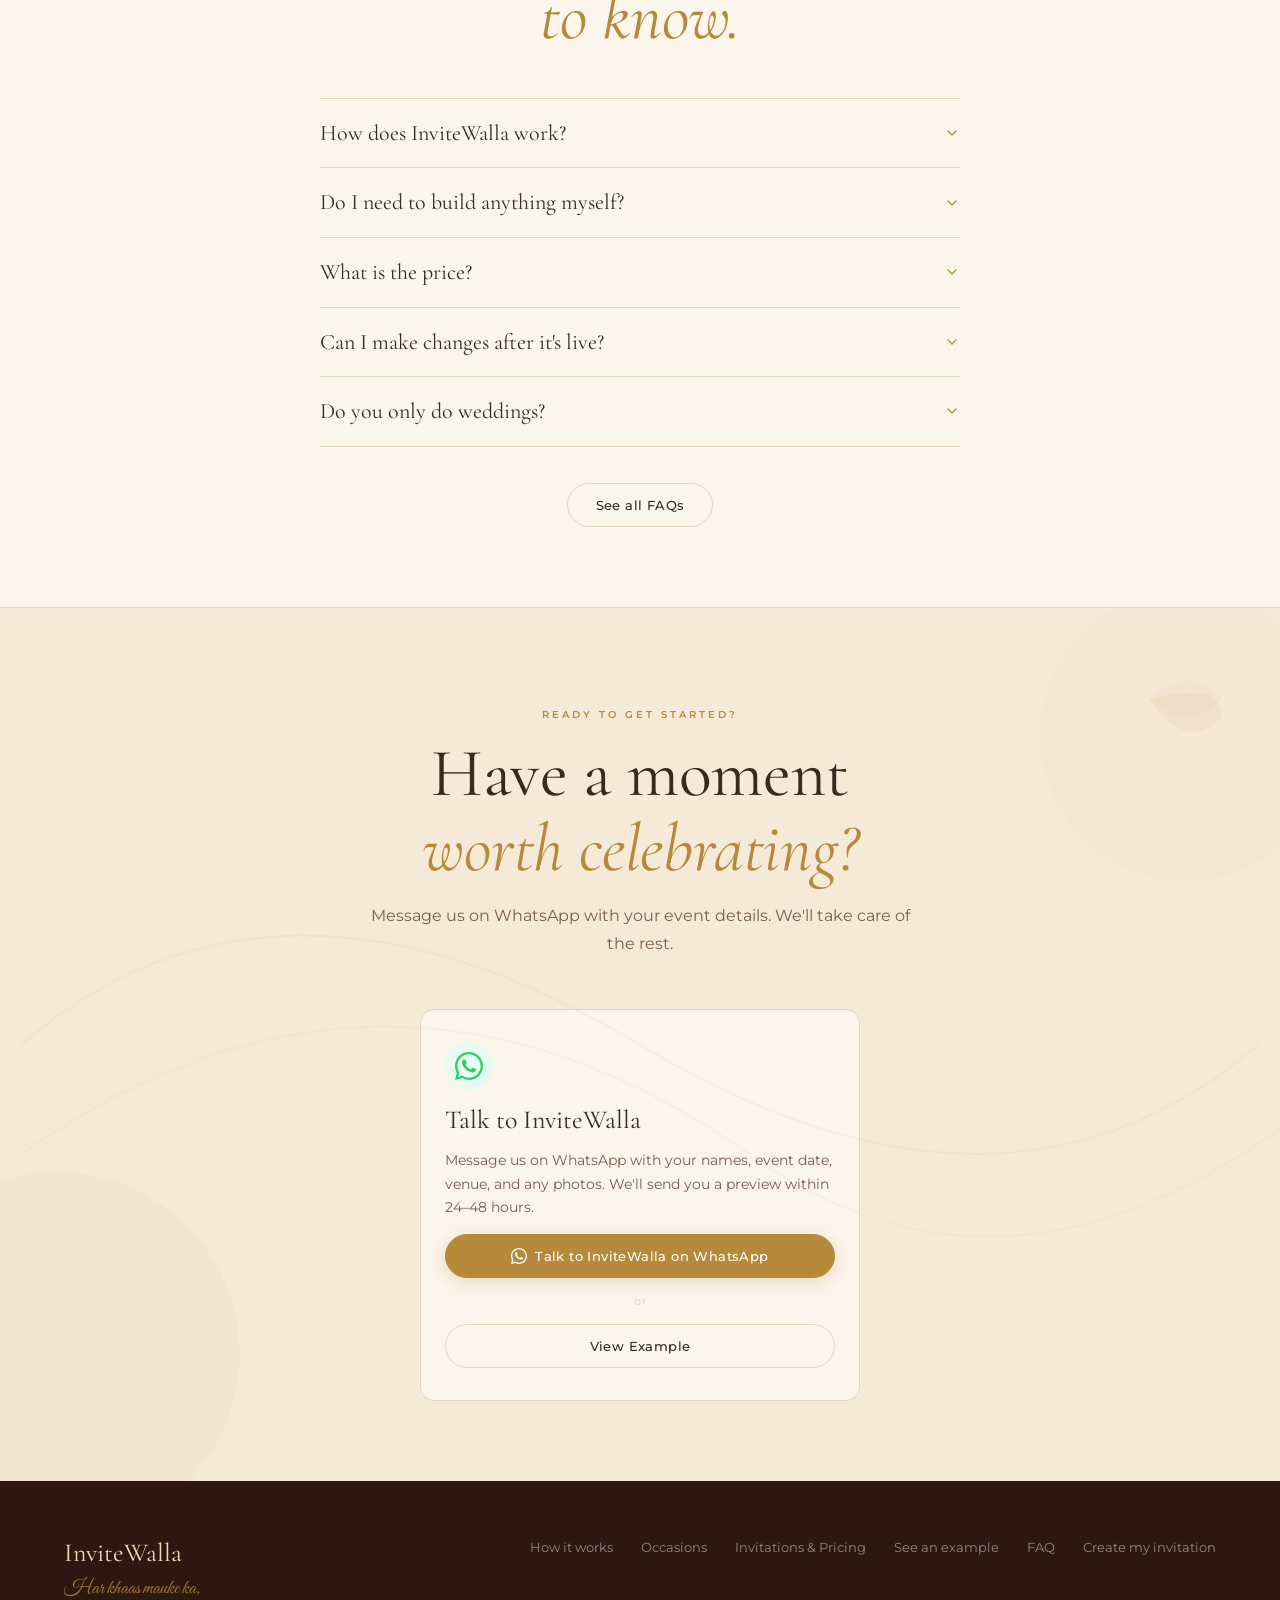
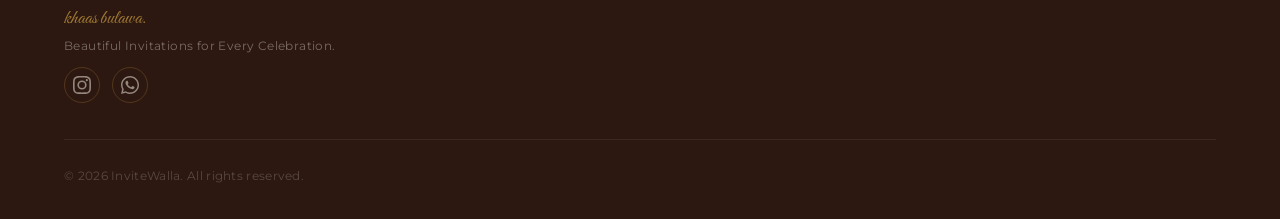
==== commit b813fcaa: "Update: Royal Wedding" ====
--- a/index.html
+++ b/index.html
@@ -5,26 +5,26 @@
   <meta name="viewport" content="width=device-width, initial-scale=1.0" />
 
   <!-- SEO -->
-  <title>InviteWalla — Custom Digital Wedding Invitations Online India</title>
-  <meta name="description" content="Create beautiful custom digital invitations online in India. Wedding e-invites, birthday invitation cards, baby shower invites & more. Shareable link from ₹699. Order on WhatsApp." />
-  <meta name="keywords" content="digital wedding invitation, online wedding invitation India, custom wedding card online India, birthday invitation maker, baby shower e-invite, digital invitation online, e-invite India, wedding invitation link, video wedding invitation" />
+  <title>InviteWalla — Beautiful Digital Invitations from ₹699 | Weddings, Birthdays & More</title>
+  <meta name="description" content="Beautiful custom digital invitations for weddings, birthdays, baby showers, engagements & more. We design it for you — you get a shareable link. From ₹699. Order on WhatsApp." />
+  <meta name="keywords" content="digital wedding invitation, online wedding invitation India, custom wedding card online India, birthday invitation maker, baby shower e-invite, digital invitation online, e-invite India, wedding invitation link, video wedding invitation, digital invitation India" />
   <meta name="robots" content="index, follow" />
   <link rel="canonical" href="https://invitewalla.com/" />
 
   <!-- Open Graph -->
-  <meta property="og:title" content="InviteWalla — Custom Digital Wedding Invitations Online India" />
-  <meta property="og:description" content="Beautiful custom digital invitations for weddings, birthdays, baby showers & more. Shareable link from ₹699. Trusted by couples across India." />
+  <meta property="og:title" content="InviteWalla — Beautiful Digital Invitations from ₹699" />
+  <meta property="og:description" content="Beautiful custom digital invitations for weddings, birthdays, baby showers & more. We design it for you — you get a shareable link. From ₹699." />
   <meta property="og:type" content="website" />
   <meta property="og:url" content="https://invitewalla.com/" />
   <meta property="og:image" content="https://invitewalla.com/images/banner.jpeg" />
-  <meta property="og:image:alt" content="InviteWalla — Beautiful Digital Wedding Invitations Online India" />
+  <meta property="og:image:alt" content="InviteWalla — Beautiful Digital Invitations for Every Celebration" />
   <meta property="og:site_name" content="InviteWalla" />
   <meta property="og:locale" content="en_IN" />
 
   <!-- Twitter / X Card -->
   <meta name="twitter:card" content="summary_large_image" />
-  <meta name="twitter:title" content="InviteWalla — Custom Digital Wedding Invitations Online India" />
-  <meta name="twitter:description" content="Beautiful custom digital invitations for weddings, birthdays, baby showers & more. Shareable link from ₹699. Trusted by couples across India." />
+  <meta name="twitter:title" content="InviteWalla — Beautiful Digital Invitations from ₹699" />
+  <meta name="twitter:description" content="Beautiful custom digital invitations for weddings, birthdays, baby showers & more. We design it for you — you get a shareable link. From ₹699." />
   <meta name="twitter:image" content="https://invitewalla.com/images/banner.jpeg" />
 
   <!-- Favicon -->
@@ -34,7 +34,7 @@
   <link rel="preconnect" href="https://fonts.googleapis.com">
   <link rel="preconnect" href="https://fonts.gstatic.com" crossorigin>
   <link
-    href="https://fonts.googleapis.com/css2?family=Cormorant+Garamond:ital,wght@0,300;0,400;0,500;0,600;1,300;1,400;1,500;1,600&family=Great+Vibes&family=Montserrat:wght@300;400;500;600&display=swap"
+    href="https://fonts.googleapis.com/css2?family=Cormorant+Garamond:ital,wght@0,300;0,400;0,500;0,600;1,300;1,400;1,500;1,600&family=Great+Vibes&family=Montserrat:wght@300;400;500;600&display=swap&display=swap"
     rel="stylesheet"
   >
 
@@ -149,7 +149,7 @@
         "name": "How do I order a digital wedding invitation from InviteWalla?",
         "acceptedAnswer": {
           "@type": "Answer",
-          "text": "Simply message us on WhatsApp with your names, event date, venue and any photos. We design your invitation and share a preview within 24–48 hours."
+          "text": "Simply message us on WhatsApp with your names, event date, venue and any photos. We design your invitation and share a preview within 24–48 hours. You review and approve before anything goes live."
         }
       },
       {
@@ -157,7 +157,23 @@
         "name": "What is the price of a digital wedding invitation in India?",
         "acceptedAnswer": {
           "@type": "Answer",
-          "text": "InviteWalla's digital wedding invitation starts at ₹699. A video invitation is ₹999, and the Complete bundle (web + video) is ₹1,499."
+          "text": "InviteWalla's digital web invitation starts at ₹699. A video invitation is ₹999, and the Complete bundle (web + video) is ₹1,499, saving you ₹199."
+        }
+      },
+      {
+        "@type": "Question",
+        "name": "How long does it take to get my invitation?",
+        "acceptedAnswer": {
+          "@type": "Answer",
+          "text": "We typically deliver a preview within 24–48 hours of receiving your details. Final delivery after your approval is usually the same day."
+        }
+      },
+      {
+        "@type": "Question",
+        "name": "Do I need to build the invitation myself?",
+        "acceptedAnswer": {
+          "@type": "Answer",
+          "text": "No. InviteWalla is a fully managed service. You share your details, we handle all the design and technical work, and you receive a finished invitation ready to share."
         }
       },
       {
@@ -165,16 +181,61 @@
         "name": "Can I get a digital invitation for birthdays and baby showers too?",
         "acceptedAnswer": {
           "@type": "Answer",
-          "text": "Yes! InviteWalla creates custom digital invitations for birthdays, baby showers, engagements, anniversaries, housewarmings and any celebration."
+          "text": "Yes. InviteWalla creates custom digital invitations for weddings, birthdays, baby showers, engagements, anniversaries, housewarmings and any special occasion."
         }
       },
       {
         "@type": "Question",
-        "name": "How do guests receive the invitation?",
+        "name": "How do guests open the invitation?",
         "acceptedAnswer": {
           "@type": "Answer",
-          "text": "You get one beautiful shareable link that you can send on WhatsApp, text, or post on Instagram. No app download or printing needed."
+          "text": "You share one beautiful link — on WhatsApp, Instagram, email or SMS. Guests just tap it and the invitation opens in their browser. No app to download, nothing to install."
         }
+      },
+      {
+        "@type": "Question",
+        "name": "Can I make changes after the invitation is live?",
+        "acceptedAnswer": {
+          "@type": "Answer",
+          "text": "Yes. If a venue or time changes, just message us and we'll update it. Since it's a link, all your guests automatically see the latest version — no need to resend anything."
+        }
+      },
+      {
+        "@type": "Question",
+        "name": "Are there any hidden charges?",
+        "acceptedAnswer": {
+          "@type": "Answer",
+          "text": "No. The price you see is the price you pay. No hosting fees, no per-guest fees, no surprises."
+        }
+      }
+    ]
+  }
+  </script>
+
+  <script type="application/ld+json">
+  {
+    "@context": "https://schema.org",
+    "@type": "HowTo",
+    "name": "How to get a digital invitation from InviteWalla",
+    "description": "InviteWalla is a managed service. You share your details and we design a beautiful digital invitation for you.",
+    "step": [
+      {
+        "@type": "HowToStep",
+        "position": 1,
+        "name": "Share your details",
+        "text": "Message us on WhatsApp with your names, event date, venue, photos, and any details that make your celebration unique."
+      },
+      {
+        "@type": "HowToStep",
+        "position": 2,
+        "name": "We design your invitation",
+        "text": "Our team creates your personalized digital invitation. You receive a preview within 24–48 hours and approve it before anything goes live."
+      },
+      {
+        "@type": "HowToStep",
+        "position": 3,
+        "name": "Share with your guests",
+        "text": "You receive a beautiful shareable link. Send it on WhatsApp, post it on Instagram, or share it anywhere. Guests open it instantly in their browser."
       }
     ]
   }
@@ -295,14 +356,17 @@
           </p>
 
           <h1 class="iw-hero-heading iw-hero-anim iw-hero-anim--3" id="iw-hero-heading">
-            Custom Digital Invitations<br>
+            Beautiful Digital Invitations<br>
             <em>for Every Celebration</em>
           </h1>
+          <p class="iw-hero-sub iw-hero-anim iw-hero-anim--4">
+            We design your personalized invitation — you get a beautiful link to share on WhatsApp, Instagram, or anywhere else.
+          </p>
           <p class="iw-hero-occasions-seo iw-sr-only">
             Digital wedding invitations, birthday invitation cards, baby shower e-invites, engagement invitations and more — custom made online across India.
           </p>
 
-          <div class="iw-hero-gold-line iw-hero-anim iw-hero-anim--4" aria-hidden="true">
+          <div class="iw-hero-gold-line iw-hero-anim iw-hero-anim--5" aria-hidden="true">
             <svg viewBox="0 0 220 14" fill="none" width="220" height="14" class="iw-gold-svg">
               <path class="iw-gold-path" d="M8 7 Q55 12 110 7 Q165 2 212 7" stroke="#B58A3A" stroke-width="1" fill="none" opacity="0.7"/>
               <circle cx="4"   cy="7" r="2.5" fill="#B58A3A" opacity="0.65"/>
@@ -310,9 +374,13 @@
             </svg>
           </div>
 
-          <div class="iw-hero-actions iw-hero-anim iw-hero-anim--5">
-            <a href="#enquire" class="iw-btn iw-btn-primary">Create Your Invitation</a>
-            <a href="invite/wedding/aanya-rohan/" class="iw-btn iw-btn-ghost">See an Example</a>
+          <p class="iw-hero-price iw-hero-anim iw-hero-anim--5" aria-label="Custom digital invitations from 699 rupees">
+            Custom digital invitations from <strong>₹699</strong>
+          </p>
+
+          <div class="iw-hero-actions iw-hero-anim iw-hero-anim--6">
+            <a href="#enquire" class="iw-btn iw-btn-primary">Create My Invitation</a>
+            <a href="invite/wedding/aanya-rohan/" class="iw-btn iw-btn-ghost">View Example</a>
           </div>
 
         </div>
@@ -448,8 +516,11 @@
       <div class="iw-section-container">
         <p class="iw-eyebrow reveal">Made for every celebration</p>
         <h2 class="iw-section-heading reveal" id="iw-occasions-heading">
-          Wedding, Birthday,<br><em>Baby Shower &amp; More.</em>
+          Weddings, Birthdays,<br><em>Baby Showers &amp; More.</em>
         </h2>
+        <p class="iw-section-sub reveal" style="margin-inline: auto; text-align: center;">
+          Whether it's a grand wedding or an intimate gathering, every occasion deserves a beautiful invitation.
+        </p>
       </div>
 
       <div class="iw-occasions-track-wrap" role="list" aria-label="Occasions InviteWalla serves">
@@ -457,6 +528,7 @@
           <li class="iw-occasion iw-occasion--active" data-label="Wedding"     data-card="wedding"     role="listitem" tabindex="0">
             <span class="iw-occ-icon" aria-hidden="true">💍</span>
             <span class="iw-occ-label">Wedding</span>
+            <span class="iw-occ-popular" aria-label="Most popular">Popular</span>
           </li>
           <li class="iw-occasion" data-label="Birthday"    data-card="birthday"    role="listitem" tabindex="0">
             <span class="iw-occ-icon" aria-hidden="true">🎂</span>
@@ -568,13 +640,12 @@
 
       <div class="iw-section-container">
 
-        <p class="iw-eyebrow reveal">See it come alive</p>
+        <p class="iw-eyebrow reveal">See what your invitation could look like</p>
         <h2 class="iw-section-heading reveal" id="iw-showcase-heading">
-          See an invitation<br><em>come to life.</em>
+          Not just an invitation.<br><em>A beautiful experience.</em>
         </h2>
         <p class="iw-section-sub reveal">
-          Aanya &amp; Rohan's wedding invitation — a sample of what InviteWalla creates.
-          Every detail crafted with care.
+          This is Aanya &amp; Rohan's wedding invitation — a real example of what InviteWalla creates for you. Your guests can open it, explore every detail, and share it instantly.
         </p>
 
         <div class="iw-demo-wrap" id="iwDemoWrap">
@@ -649,9 +720,13 @@
 
         <div class="iw-showcase-end reveal">
           <p class="iw-showcase-end-text">This could be yours.</p>
-          <a href="invite/wedding/aanya-rohan/" class="iw-btn iw-btn-primary">
-            Explore Aanya &amp; Rohan's invitation →
-          </a>
+          <p class="iw-showcase-end-sub">See every detail of Aanya &amp; Rohan's invitation — your guests would experience something just like this.</p>
+          <div class="iw-showcase-end-actions">
+            <a href="invite/wedding/aanya-rohan/" class="iw-btn iw-btn-primary">
+              Explore the Full Invitation →
+            </a>
+            <a href="#enquire" class="iw-btn iw-btn-ghost">Create Yours</a>
+          </div>
         </div>
 
       </div>
@@ -687,6 +762,11 @@
           Just one link that holds everything.
         </p>
 
+        <div class="iw-onelink-cta reveal">
+          <a href="#pricing" class="iw-btn iw-btn-primary">View Pricing</a>
+          <a href="#enquire" class="iw-btn iw-btn-ghost iw-btn--ghost-light">Create My Invitation</a>
+        </div>
+
       </div>
     </section>
 
@@ -707,10 +787,10 @@
             <p class="iw-compare-label">The old way</p>
             <div class="iw-compare-mess">
               <div class="iw-mess-item" style="--r:-3deg;  --x:-6px">📄 PDF forwarded on WhatsApp</div>
-              <div class="iw-mess-item" style="--r: 2.5deg; --x:10px">❓ "What's the venue again?"</div>
+              <div class="iw-mess-item" style="--r: 2.5deg; --x:10px">❓ Guests keep asking for details</div>
               <div class="iw-mess-item" style="--r:-4deg;  --x:-4px">🔁 "Can you resend the invite?"</div>
-              <div class="iw-mess-item" style="--r: 3.5deg; --x: 8px">⏰ "What time does it start?"</div>
-              <div class="iw-mess-item" style="--r:-2deg;  --x:-10px">📍 "Where exactly is the hall?"</div>
+              <div class="iw-mess-item" style="--r: 3.5deg; --x: 8px">📍 Venue information gets lost</div>
+              <div class="iw-mess-item" style="--r:-2deg;  --x:-10px">😓 Information is scattered</div>
             </div>
           </div>
 
@@ -724,10 +804,10 @@
             <p class="iw-compare-label iw-compare-label--new">InviteWalla</p>
             <div class="iw-compare-clean">
               <div class="iw-clean-item">✓ One beautiful, shareable link</div>
-              <div class="iw-clean-item">✓ Story &amp; photos always there</div>
-              <div class="iw-clean-item">✓ All event details, clear &amp; beautiful</div>
+              <div class="iw-clean-item">✓ All event details in one place</div>
               <div class="iw-clean-item">✓ Venue with maps, no confusion</div>
-              <div class="iw-clean-item">✓ Always up to date</div>
+              <div class="iw-clean-item">✓ Photos and story always there</div>
+              <div class="iw-clean-item">✓ Easy to share, easy to update</div>
             </div>
           </div>
 
@@ -746,31 +826,39 @@
         <h2 class="iw-section-heading reveal" id="iw-how-heading">
           You celebrate.<br><em>We create.</em>
         </h2>
+        <p class="iw-section-sub reveal" style="margin-inline: auto; text-align: center;">
+          You don't build anything. Just share your details — we handle the rest.
+        </p>
 
         <ol class="iw-steps" role="list">
           <li class="iw-step reveal">
             <div class="iw-step-num" aria-hidden="true">01</div>
             <div class="iw-step-body">
-              <h3 class="iw-step-title">Tell us about your event.</h3>
-              <p class="iw-step-desc">Names, dates, venues, photos, your story — whatever makes it yours. A quick WhatsApp message is all it takes.</p>
+              <h3 class="iw-step-title">Share your details.</h3>
+              <p class="iw-step-desc">Tell us about your event — names, dates, venue, photos, and anything that makes it uniquely yours. A quick WhatsApp message is all it takes to get started.</p>
             </div>
           </li>
           <li class="iw-step reveal">
             <div class="iw-step-num" aria-hidden="true">02</div>
             <div class="iw-step-body">
               <h3 class="iw-step-title">We design your invitation.</h3>
-              <p class="iw-step-desc">We turn your details into a beautiful digital experience. You review and approve before anything goes live.</p>
+              <p class="iw-step-desc">Our team turns your details into a beautiful, personalized digital invitation. You review and approve before anything goes live — no surprises.</p>
             </div>
           </li>
           <li class="iw-step reveal">
             <div class="iw-step-num" aria-hidden="true">03</div>
             <div class="iw-step-body">
-              <h3 class="iw-step-title">Share it with everyone.</h3>
-              <p class="iw-step-desc">One beautiful link. WhatsApp it. Text it. Post it on Instagram. Share it anywhere in seconds.</p>
+              <h3 class="iw-step-title">Share it with your guests.</h3>
+              <p class="iw-step-desc">You receive a beautiful shareable link — and a video if you chose that option. WhatsApp it, text it, post it on Instagram. Share it anywhere, instantly.</p>
             </div>
           </li>
         </ol>
 
+        <div class="iw-how-cta reveal">
+          <a href="#enquire" class="iw-btn iw-btn-primary">Create My Invitation</a>
+          <a href="invite/wedding/aanya-rohan/" class="iw-btn iw-btn-ghost">View Example</a>
+        </div>
+
       </div>
     </section>
 
@@ -782,7 +870,7 @@
 
         <p class="iw-eyebrow reveal">Invite your way</p>
         <h2 class="iw-section-heading reveal" id="iw-pricing-heading">
-          One celebration.<br><em>Two ways to invite.</em>
+          Simple, transparent<br><em>pricing.</em>
         </h2>
         <p class="iw-pricing-sub reveal">
           A beautiful webpage. A beautiful video. Or both.
@@ -1138,6 +1226,68 @@
     </section>
 
 
+    <!-- ── TRUST & FAQ SNIPPET ─────────────────────────────── -->
+
+    <section class="iw-trust" id="faq-snippet" aria-labelledby="iw-trust-heading">
+      <div class="iw-section-container">
+
+        <p class="iw-eyebrow reveal">Common questions</p>
+        <h2 class="iw-section-heading reveal" id="iw-trust-heading">
+          Everything you need<br><em>to know.</em>
+        </h2>
+
+        <div class="iw-trust-faq reveal">
+
+          <details class="iw-trust-item">
+            <summary class="iw-trust-q">
+              How does InviteWalla work?
+              <svg class="iw-trust-chevron" viewBox="0 0 20 20" fill="none" width="16" height="16" aria-hidden="true"><path d="M5 7.5 L10 12.5 L15 7.5" stroke="currentColor" stroke-width="1.5" stroke-linecap="round" stroke-linejoin="round"/></svg>
+            </summary>
+            <p class="iw-trust-a">Message us on WhatsApp with your names, event details and photos. We design your personalized invitation and share a preview within 24–48 hours. You approve it, then share the link with your guests.</p>
+          </details>
+
+          <details class="iw-trust-item">
+            <summary class="iw-trust-q">
+              Do I need to build anything myself?
+              <svg class="iw-trust-chevron" viewBox="0 0 20 20" fill="none" width="16" height="16" aria-hidden="true"><path d="M5 7.5 L10 12.5 L15 7.5" stroke="currentColor" stroke-width="1.5" stroke-linecap="round" stroke-linejoin="round"/></svg>
+            </summary>
+            <p class="iw-trust-a">No. InviteWalla is a fully managed service. You share your details, we do all the design and technical work, and you get a beautiful finished invitation ready to share.</p>
+          </details>
+
+          <details class="iw-trust-item">
+            <summary class="iw-trust-q">
+              What is the price?
+              <svg class="iw-trust-chevron" viewBox="0 0 20 20" fill="none" width="16" height="16" aria-hidden="true"><path d="M5 7.5 L10 12.5 L15 7.5" stroke="currentColor" stroke-width="1.5" stroke-linecap="round" stroke-linejoin="round"/></svg>
+            </summary>
+            <p class="iw-trust-a">A digital web invitation starts at ₹699. A video invitation is ₹999. The Complete bundle — web + video — is ₹1,499. All prices are at launch and include revisions.</p>
+          </details>
+
+          <details class="iw-trust-item">
+            <summary class="iw-trust-q">
+              Can I make changes after it's live?
+              <svg class="iw-trust-chevron" viewBox="0 0 20 20" fill="none" width="16" height="16" aria-hidden="true"><path d="M5 7.5 L10 12.5 L15 7.5" stroke="currentColor" stroke-width="1.5" stroke-linecap="round" stroke-linejoin="round"/></svg>
+            </summary>
+            <p class="iw-trust-a">Yes. If anything changes — venue, timing, details — just message us and we update it. Since guests have a link, they automatically see the latest version without you having to resend anything.</p>
+          </details>
+
+          <details class="iw-trust-item">
+            <summary class="iw-trust-q">
+              Do you only do weddings?
+              <svg class="iw-trust-chevron" viewBox="0 0 20 20" fill="none" width="16" height="16" aria-hidden="true"><path d="M5 7.5 L10 12.5 L15 7.5" stroke="currentColor" stroke-width="1.5" stroke-linecap="round" stroke-linejoin="round"/></svg>
+            </summary>
+            <p class="iw-trust-a">Not at all. We create invitations for weddings, engagements, birthdays, baby showers, anniversaries, housewarmings, parties and any special celebration.</p>
+          </details>
+
+        </div>
+
+        <div class="iw-trust-faq-cta reveal">
+          <a href="/faq/" class="iw-btn iw-btn-ghost">See all FAQs</a>
+        </div>
+
+      </div>
+    </section>
+
+
     <!-- ── FINAL CTA ────────────────────────────────────────── -->
 
     <section class="iw-final-cta" id="enquire" aria-labelledby="iw-cta-heading">
@@ -1157,12 +1307,12 @@
       <div class="iw-section-container">
 
         <div class="iw-final-intro reveal">
-          <p class="iw-eyebrow">Let's create something beautiful</p>
+          <p class="iw-eyebrow">Ready to get started?</p>
           <h2 class="iw-final-heading" id="iw-cta-heading">
             Have a moment<br><em>worth celebrating?</em>
           </h2>
           <p class="iw-final-sub">
-            Tell us what you're celebrating and which invitation you'd like.
+            Message us on WhatsApp with your event details. We'll take care of the rest.
           </p>
         </div>
 
@@ -1236,7 +1386,7 @@
               </svg>
             </div>
             <p class="iw-wa-title">Talk to InviteWalla</p>
-            <p class="iw-wa-desc">Message us on WhatsApp. Tell us about your celebration and which invitation you'd like.</p>
+            <p class="iw-wa-desc">Message us on WhatsApp with your names, event date, venue, and any photos. We'll send you a preview within 24–48 hours.</p>
             <a
               class="iw-btn iw-btn-wa-brand"
               id="waLink"
@@ -1250,7 +1400,7 @@
                 <path d="M17.472 14.382c-.297-.149-1.758-.867-2.03-.967-.273-.099-.471-.148-.67.15-.197.297-.767.966-.94 1.164-.173.199-.347.223-.644.075-.297-.15-1.255-.463-2.39-1.475-.883-.788-1.48-1.761-1.653-2.059-.173-.297-.018-.458.13-.606.134-.133.298-.347.446-.52.149-.174.198-.298.298-.497.099-.198.05-.371-.025-.52-.075-.149-.669-1.612-.916-2.207-.242-.579-.487-.5-.669-.51-.173-.008-.371-.01-.57-.01-.198 0-.52.074-.792.372-.272.297-1.04 1.016-1.04 2.479 0 1.462 1.065 2.875 1.213 3.074.149.198 2.096 3.2 5.077 4.487.709.306 1.262.489 1.694.625.712.227 1.36.195 1.871.118.571-.085 1.758-.719 2.006-1.413.248-.694.248-1.289.173-1.413-.074-.124-.272-.198-.57-.347z"/>
                 <path d="M12 0C5.373 0 0 5.373 0 12c0 2.117.554 4.103 1.523 5.828L.057 23.999l6.305-1.654A11.954 11.954 0 0012 24c6.627 0 12-5.373 12-12S18.627 0 12 0zm0 22c-1.886 0-3.645-.525-5.153-1.437l-.369-.221-3.742.981.998-3.649-.241-.374A9.949 9.949 0 012 12C2 6.477 6.477 2 12 2s10 4.477 10 10-4.477 10-10 10z"/>
               </svg>
-              Talk to InviteWalla
+              Talk to InviteWalla on WhatsApp
             </a>
             <div class="iw-wa-or">or</div>
             <a
@@ -1258,7 +1408,7 @@
               href="invite/wedding/aanya-rohan/"
               aria-label="See a sample digital wedding invitation by InviteWalla"
             >
-              See an Example
+              View Example
             </a>
           </div>
 
--- a/css/marketing.css
+++ b/css/marketing.css
@@ -677,6 +677,7 @@
 .iw-hero-anim--3 { transition-delay: .56s; }
 .iw-hero-anim--4 { transition-delay: .72s; }
 .iw-hero-anim--5 { transition-delay: .88s; }
+.iw-hero-anim--6 { transition-delay: 1.04s; }
 
 .iw-hero-logo-wrap {
   display: flex;
@@ -707,7 +708,8 @@
   transition: stroke-dashoffset 1.3s var(--ease);
 }
 .iw-hero-anim--1.iw-hero-in .iw-gold-path,
-.iw-hero-anim--4.iw-hero-in .iw-gold-path {
+.iw-hero-anim--4.iw-hero-in .iw-gold-path,
+.iw-hero-anim--5.iw-hero-in .iw-gold-path {
   stroke-dashoffset: 0;
 }
 
@@ -731,12 +733,35 @@
 }
 .iw-hero-heading em { font-style: italic; color: var(--gold); }
 
+/* Hero supporting copy */
+.iw-hero-sub {
+  font-size: clamp(14px, 2.2vw, 16px);
+  color: var(--muted);
+  line-height: 1.7;
+  max-width: 420px;
+  margin: 12px 0 4px;
+}
+
+/* Starting price anchor */
+.iw-hero-price {
+  margin-top: 10px;
+  margin-bottom: 2px;
+  font-family: "Montserrat", sans-serif;
+  font-size: 12.5px;
+  color: var(--muted);
+  letter-spacing: .2px;
+}
+.iw-hero-price strong {
+  color: var(--gold);
+  font-weight: 600;
+}
+
 .iw-hero-actions {
   display: flex;
   flex-wrap: wrap;
   gap: 12px;
   justify-content: center;
-  margin-top: 28px;
+  margin-top: 24px;
 }
 
 /* ── RIGHT: handwritten accent text ── */
@@ -1004,6 +1029,21 @@
   transition: color .2s ease;
 }
 
+/* "Popular" micro-badge on Wedding pill */
+.iw-occ-popular {
+  font-family: "Montserrat", sans-serif;
+  font-size: 7px;
+  font-weight: 600;
+  letter-spacing: 1px;
+  text-transform: uppercase;
+  color: #fff;
+  background: var(--gold);
+  padding: 2px 6px;
+  border-radius: 20px;
+  line-height: 1.4;
+  white-space: nowrap;
+}
+
 /* Occasion card preview area */
 .iw-occasions-card-area {
   position: relative;
@@ -1249,7 +1289,20 @@
   font-size: clamp(28px, 6vw, 44px);
   font-style: italic;
   color: var(--text);
-  margin-bottom: 24px;
+  margin-bottom: 12px;
+}
+.iw-showcase-end-sub {
+  font-size: 14px;
+  color: var(--muted);
+  line-height: 1.7;
+  max-width: 460px;
+  margin: 0 auto 28px;
+}
+.iw-showcase-end-actions {
+  display: flex;
+  flex-wrap: wrap;
+  gap: 12px;
+  justify-content: center;
 }
 
 
@@ -1350,6 +1403,26 @@
   margin-inline: auto;
 }
 
+/* CTA row below one-link section */
+.iw-onelink-cta {
+  display: flex;
+  flex-wrap: wrap;
+  gap: 12px;
+  justify-content: center;
+  margin-top: 32px;
+}
+
+/* Ghost button variant for dark backgrounds */
+.iw-btn-ghost.iw-btn--ghost-light {
+  color: rgba(251,245,236,.8);
+  border-color: rgba(251,245,236,.25);
+}
+.iw-btn-ghost.iw-btn--ghost-light:hover {
+  background: rgba(251,245,236,.08);
+  border-color: rgba(251,245,236,.5);
+  color: var(--ivory);
+}
+
 
 /* =========================================================
    COMPARE
@@ -1459,6 +1532,15 @@
   line-height: 1.2;
 }
 .iw-step-desc { font-size: 14px; color: var(--muted); line-height: 1.8; }
+
+/* How it works bottom CTA */
+.iw-how-cta {
+  display: flex;
+  flex-wrap: wrap;
+  gap: 12px;
+  justify-content: center;
+  margin-top: 52px;
+}
 
 
 /* =========================================================
@@ -1682,6 +1764,115 @@
   color: rgba(251,245,236,.22);
   padding-top: 28px;
   letter-spacing: .3px;
+}
+
+
+/* =========================================================
+   TRUST / FAQ SNIPPET
+========================================================= */
+
+.iw-trust {
+  padding: 96px 0 80px;
+  background: var(--ivory);
+  border-top: 1px solid var(--border);
+}
+.iw-trust .iw-section-container { text-align: center; }
+.iw-trust .iw-section-heading   { margin-top: 14px; }
+
+.iw-trust-faq {
+  margin: 44px auto 0;
+  max-width: 640px;
+  text-align: left;
+  display: flex;
+  flex-direction: column;
+  gap: 0;
+}
+
+.iw-trust-item {
+  border-bottom: 1px solid var(--border);
+}
+.iw-trust-item:first-child {
+  border-top: 1px solid var(--border);
+}
+
+.iw-trust-q {
+  display: flex;
+  align-items: center;
+  justify-content: space-between;
+  gap: 16px;
+  padding: 20px 0;
+  cursor: pointer;
+  list-style: none;
+  font-family: "Cormorant Garamond", serif;
+  font-size: clamp(18px, 3vw, 22px);
+  font-weight: 400;
+  color: var(--text);
+  line-height: 1.3;
+  transition: color .2s ease;
+  -webkit-tap-highlight-color: transparent;
+}
+.iw-trust-q::-webkit-details-marker { display: none; }
+.iw-trust-q:hover { color: var(--gold); }
+
+.iw-trust-chevron {
+  flex-shrink: 0;
+  color: var(--gold);
+  transition: transform .25s ease;
+}
+details[open] .iw-trust-chevron {
+  transform: rotate(180deg);
+}
+
+.iw-trust-a {
+  font-size: 14px;
+  color: var(--muted);
+  line-height: 1.8;
+  padding: 0 0 20px;
+  max-width: 540px;
+}
+
+.iw-trust-faq-cta {
+  margin-top: 36px;
+  display: flex;
+  justify-content: center;
+}
+
+
+/* =========================================================
+   MOBILE UX — touch targets, min heights, legibility
+========================================================= */
+
+/* Ensure all interactive elements meet 44px minimum touch target */
+.iw-btn,
+.iw-price-cta,
+.iw-nav-cta,
+.iw-mobile-cta,
+.iw-occ-sample-cta a,
+.iw-trust-q,
+.iw-wa-panel .iw-btn {
+  min-height: 44px;
+}
+
+/* Hero CTAs full-width on very small screens */
+@media (max-width: 400px) {
+  .iw-hero-actions {
+    flex-direction: column;
+    align-items: stretch;
+  }
+  .iw-hero-actions .iw-btn {
+    width: 100%;
+    justify-content: center;
+  }
+}
+
+/* Slightly increase body font on mobile for readability */
+@media (max-width: 480px) {
+  .iw-section-sub    { font-size: 14px; }
+  .iw-step-desc      { font-size: 13.5px; }
+  .iw-hero-sub       { font-size: 14px; }
+  .iw-trust-q        { font-size: 17px; }
+  .iw-wa-desc        { font-size: 13.5px; }
+  .iw-wa-panel       { padding: 28px 20px; }
 }
 
 
@@ -1831,5 +2022,6 @@
   }
   .iw-link-item { transition: none !important; }
   .iw-demo-layer { transition: none !important; }
-}
-
+  .iw-trust-chevron { transition: none !important; }
+}
+
